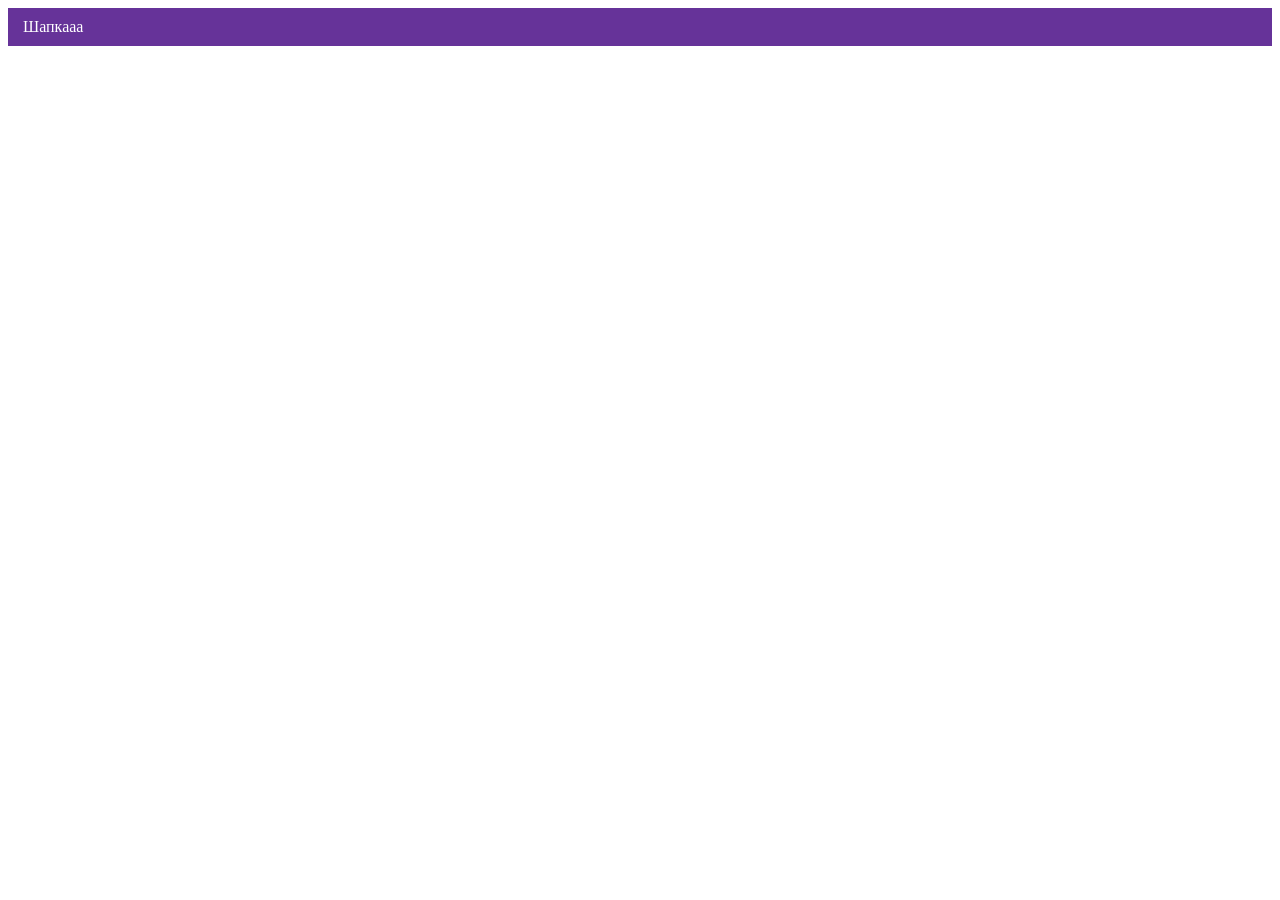
==== index.html @ a52db583 "Deploying to gh-pages from @ Borness/2566059-cat-energy-2@d5f776c79c14e501fa1c45ce85a063e63cf3f183 🚀" ====
<!DOCTYPE html><html class="page" lang="ru"><head><meta charset="UTF-8"><title>Название проекта</title><meta name="viewport" content="width=device-width,initial-scale=1"><link rel="stylesheet" href="styles/styles.css"><script src="scripts/index.js" defer="defer"></script></head><body class="page__body"><header class="header">Шапкааа</header></body></html>
---- styles/styles.css ----
.header{color:#fff;background-color:#639;padding:10px 15px}
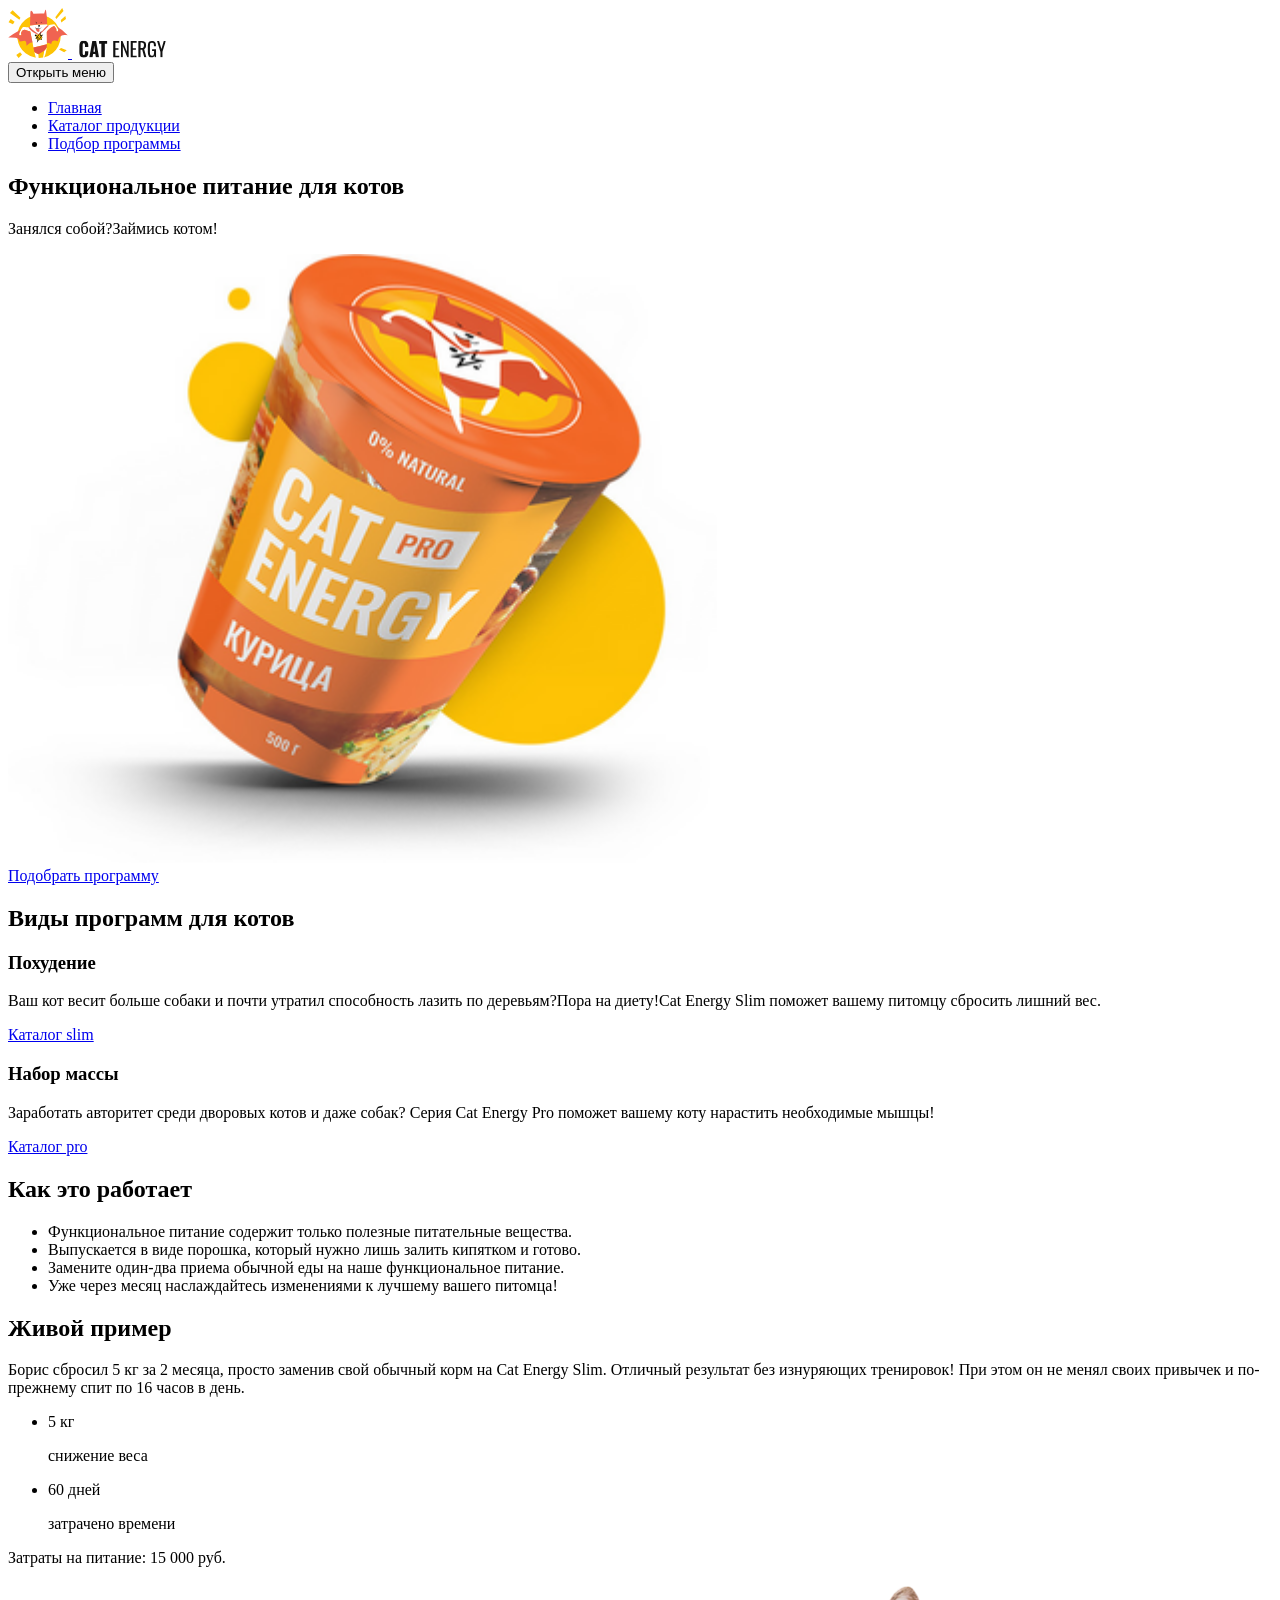
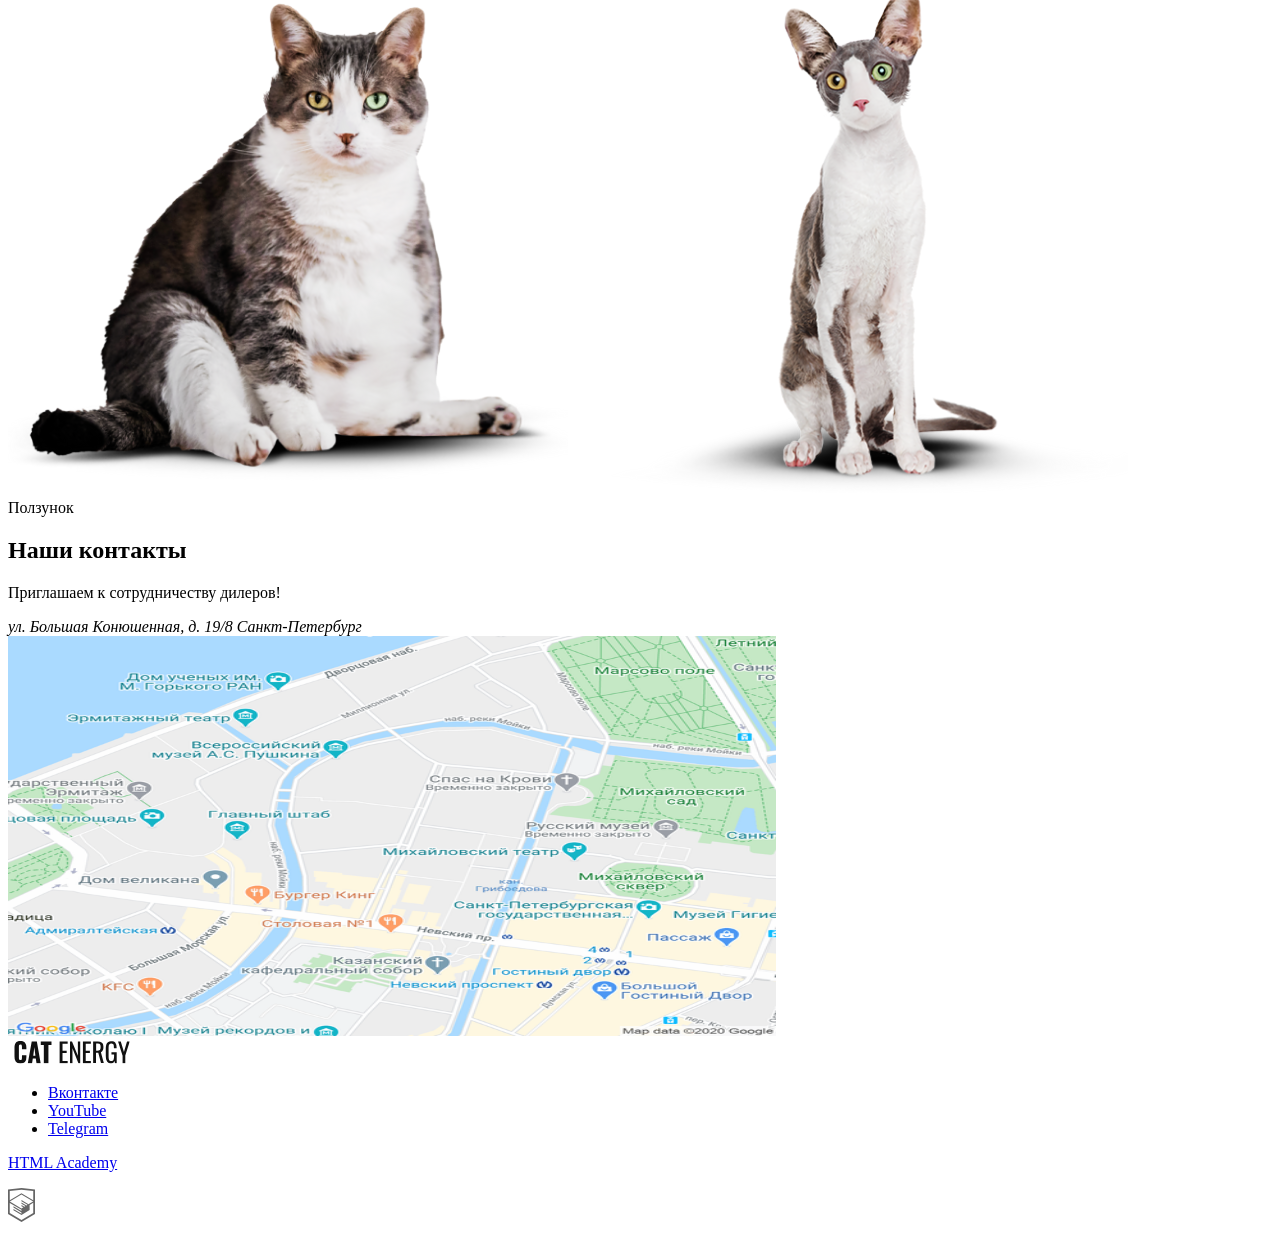
==== commit e5180951: "Deploying to gh-pages from @ Borness/2566059-cat-energy-2@24cd6204aa0bdc82e50e56cfd24018fb0fb10135 🚀" ====
--- a/index.html
+++ b/index.html
@@ -1 +1 @@
-<!DOCTYPE html><html class="page" lang="ru"><head><meta charset="UTF-8"><title>Название проекта</title><meta name="viewport" content="width=device-width,initial-scale=1"><link rel="stylesheet" href="styles/styles.css"><script src="scripts/index.js" defer="defer"></script></head><body class="page__body"><header class="header">Шапкааа</header></body></html>+<!DOCTYPE html><html class="page" lang="ru"><head><meta charset="UTF-8"><title>Кэт энерджи</title><meta name="viewport" content="width=device-width,initial-scale=1"><link rel="stylesheet" href="styles/styles.css"><script src="scripts/index.js" defer="defer"></script><link rel="icon" type="image/x-icon" href="favicon.ico"><link rel="icon" href="favicons/icon.svg" type="image/svg+xml"><link rel="apple-touch-icon" href="favicons/apple.png"><link rel="manifest" href="manifest.webmanifest"></head><body class="page__body"><header class="main-header"><div class="main-header__wrapper"><a class="main-header__logo-link logo" href="catalog.html"><img src="images/logo-pic.svg" width="60" height="50" alt="Товарный знак компании»."> </a><a class="main-header__logo-text-link logo-text" href="index.html"><img src="images/logo-text.svg" width="101" height="18" alt="Логотип с надписью Cat Energy"></a><nav class="main-navigation"><button class="main-navigation__toggle" type="button"><span class="visually-hidden">Открыть меню</span></button><div class="main-navigation__wrapper"><ul class="main-navigation__list site-list"><li class="site-list__item site-list__item--active"><a class="site-list__link" href="index.html">Главная</a></li><li class="site-list__item"><a class="site-list__link" href="catalog.html">Каталог продукции</a></li><li class="site-list__item"><a class="site-list__link" href="#">Подбор программы</a></li></ul></div></nav></div></header><main class="main-container"><section class="promo"><div class="promo__container"><h1 class="promo__title">Функциональное питание для котов</h1><p class="promo__description">Занялся собой?Займись котом!</p><div class="promo__image"><picture><source width="552" height="499" type="image/png" media="(min-width: 1440px)" srcset="images/index-eat-desktop@1x.png, images/index-eat-desktop@2x.png 2x"><source width="709" height="609" type="image/png" media="(min-width: 768px)" srcset="images/index-eat-tablet@1x.png, images/index-eat-tablet@2x.png 2x"><img class="promo__image-pic" alt="Баночка кошачьего питания Cat Energy." src="images/index-eat-mobile@1x.png" srcset="images/index-eat-mobile@2x.png 2x" width="280" height="270"></picture></div><a class="promo__button button button--primary" href="#">Подобрать программу</a></div></section><section class="services"><h2 class="visually-hidden">Виды программ для котов</h2><div class="services__container"><div class="services__weight-loss services-program"><h3 class="services-program__title">Похудение</h3><p class="services-program__description">Ваш кот весит больше собаки и почти утратил способность лазить по деревьям?Пора на диету!Cat Energy Slim поможет вашему питомцу сбросить лишний вес.</p><a class="services-program__link" href="#">Каталог slim</a></div><div class="services__weight-gain services-program"><h3 class="services-program__title">Набор массы</h3><p class="services-program__description">Заработать авторитет среди дворовых котов и даже собак? Серия Cat Energy Pro поможет вашему коту нарастить необходимые мышцы!</p><a class="services-program__link" href="#">Каталог pro</a></div></div></section><section class="methods"><div class="methods__container"><h2 class="methods__title">Как это работает</h2><ul class="methods__list"><li class="methods__item methods__item--natural">Функциональное питание содержит только полезные питательные вещества.</li><li class="methods__item methods__item--cook">Выпускается в виде порошка, который нужно лишь залить кипятком и готово.</li><li class="methods__item methods__item--nutrition">Замените один-два приема обычной еды на наше функциональное питание.</li><li class="methods__item methods__item--result">Уже через месяц наслаждайтесь изменениями к лучшему вашего питомца!</li></ul></div></section><section class="examples"><div class="examples__container"><h2 class="examples__title">Живой пример</h2><p class="examples__description">Борис сбросил 5 кг за 2 месяца, просто заменив свой обычный корм на Cat Energy Slim. Отличный результат без изнуряющих тренировок! При этом он не менял своих привычек и по-прежнему спит по 16 часов в день.</p><div class="examples__statistics statistics"><ul class="examples__statistics-list"><li class="examples__item"><p class="statistics__index">5 кг</p><p class="statistics__description">снижение веса</p></li><li class="examples__item"><p class="statistics__index">60 дней</p><p class="statistics__description">затрачено времени</p></li></ul></div><p class="examples__price">Затраты на питание: <span class="examples__price-value">15 000 руб.</span></p><div class="examples__slider slider"><picture><source width="560" height="512" type="image/png" media="(min-width: 768px)" srcset="images/cat-before-tablet@1x.png, images/cat-before-tablet@2x.png 2x"><img class="slider__image slider__image--before" alt="Фотография кота до программы." src="images/cat-before-mobile@1x.png" srcset="images/cat-before-mobile@2x.png 2x" width="280" height="256"></picture><picture><source width="560" height="512" type="image/png" media="(min-width: 768px)" srcset="images/cat-after-tablet@1x.png, images/cat-after-tablet@2x.png 2x"><img class="slider__image slider__image--after" alt="Фотография кота после программы." src="images/cat-after-mobile@1x.png" srcset="images/cat-after-mobile@2x.png 2x" width="280" height="256"></picture><div class="slider__range"><span class="visually-hidden">Ползунок</span></div></div></div></section><section class="contacts"><div class="contacts__container"><h2 class="visually-hidden">Наши контакты</h2><p class="contacts__title">Приглашаем к сотрудничеству дилеров!</p><address class="contacts__address">ул. Большая Конюшенная, д. 19/8 Санкт-Петербург</address></div><picture><source width="1440" height="400" type="image/png" media="(min-width: 1440px)" srcset="images/map-desktop@1x.png, images/map-desktop@2x.png 2x"><source width="768" height="400" type="image/png" media="(min-width: 768px)" srcset="images/map-tablet@1x.png, images/map-tablet@2x.png 2x"><img class="contacts__map" alt="Местоположение компании Cat Energy." src="images/map-mobile@1x.png" srcset="images/map-mobile@2x.png 2x" width="320" height="362"></picture></section></main><footer class="main-footer"><div class="main-footer__container"><a class="main-footer__logo logo-text" href="index.html"><img class="logo-text__image" src="images/logo-text.svg" width="128" height="24" alt="Лого с надписью Cat Energy"></a><ul class="main-footer__socials socials"><li class="socials__item"><a class="socials__link socials__link--vk" href="#"><span class="visually-hidden">Вконтакте</span></a></li><li class="main-footer__social-item"><a class="socials__link socials__link--yt" href="#"><span class="visually-hidden">YouTube</span></a></li><li class="main-footer__social-item"><a class="socials__link socials__link--vktg" href="#"><span class="visually-hidden">Telegram</span></a></li></ul><a class="main-footer__logo-html logo-html" href="https://htmlacademy.ru/intensive/adaptive"><p class="logo-html__text">HTML Academy</p><svg class="logo-html__image-svg" width="27" height="34" viewBox="0 0 27 34" fill="#666666" xmlns="http://www.w3.org/2000/svg"><path d="M13.6426 0.0157537L13.5 0L0 1.40733V26.0129L13.5 34L27 26.0129V1.40733L13.6426 0.0157537ZM25.2344 25.0151L13.5 31.9573L1.76561 25.0151V14.9293L13.4507 21.8451L13.4701 23.0984L5.45351 18.3548L5.44295 19.5801L13.4894 24.3885L13.5088 25.675L5.46408 20.9174L5.45351 22.1427L13.5 26.9511L21.6239 22.1182V20.8929V16.909L25.2432 14.7595L25.2344 25.0151ZM25.2344 13.4519L22.0147 15.3319L20.5325 16.2071L13.4666 12.0201L13.456 13.2454L19.4957 16.818L19.4429 16.8495L19.3126 16.9247L18.4536 17.4166L13.4666 14.4689L13.456 15.6942L17.3921 18.0222L16.4591 18.6314L16.438 18.6436L13.4666 16.902L13.456 18.1273L15.4029 19.2615L13.4155 20.4483L1.7973 13.5762L13.4349 6.61831L25.2344 13.4519ZM25.2344 12.2266L13.4401 5.31075L1.76561 12.2196V2.9897L13.5 1.76442L25.2344 2.9897V12.2266Z" fill="#666666"/></svg></a></div></footer></body></html>
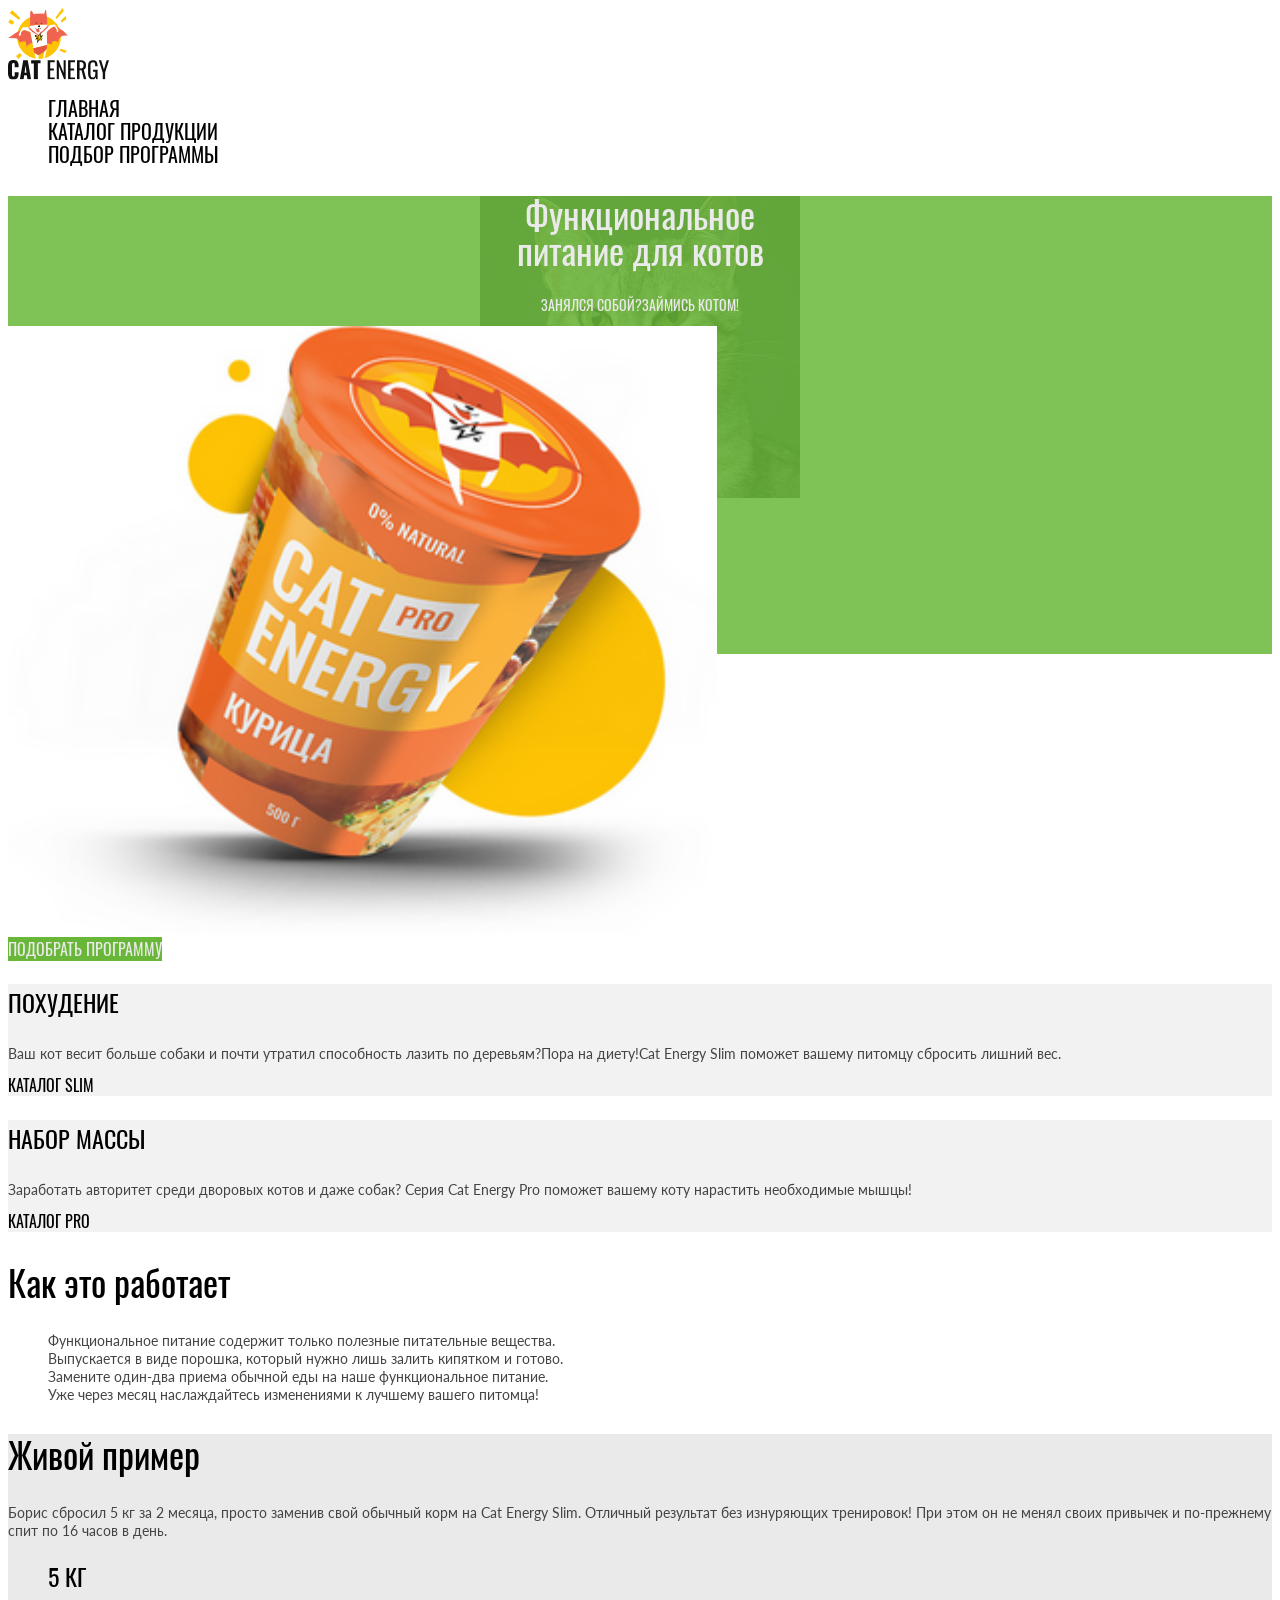
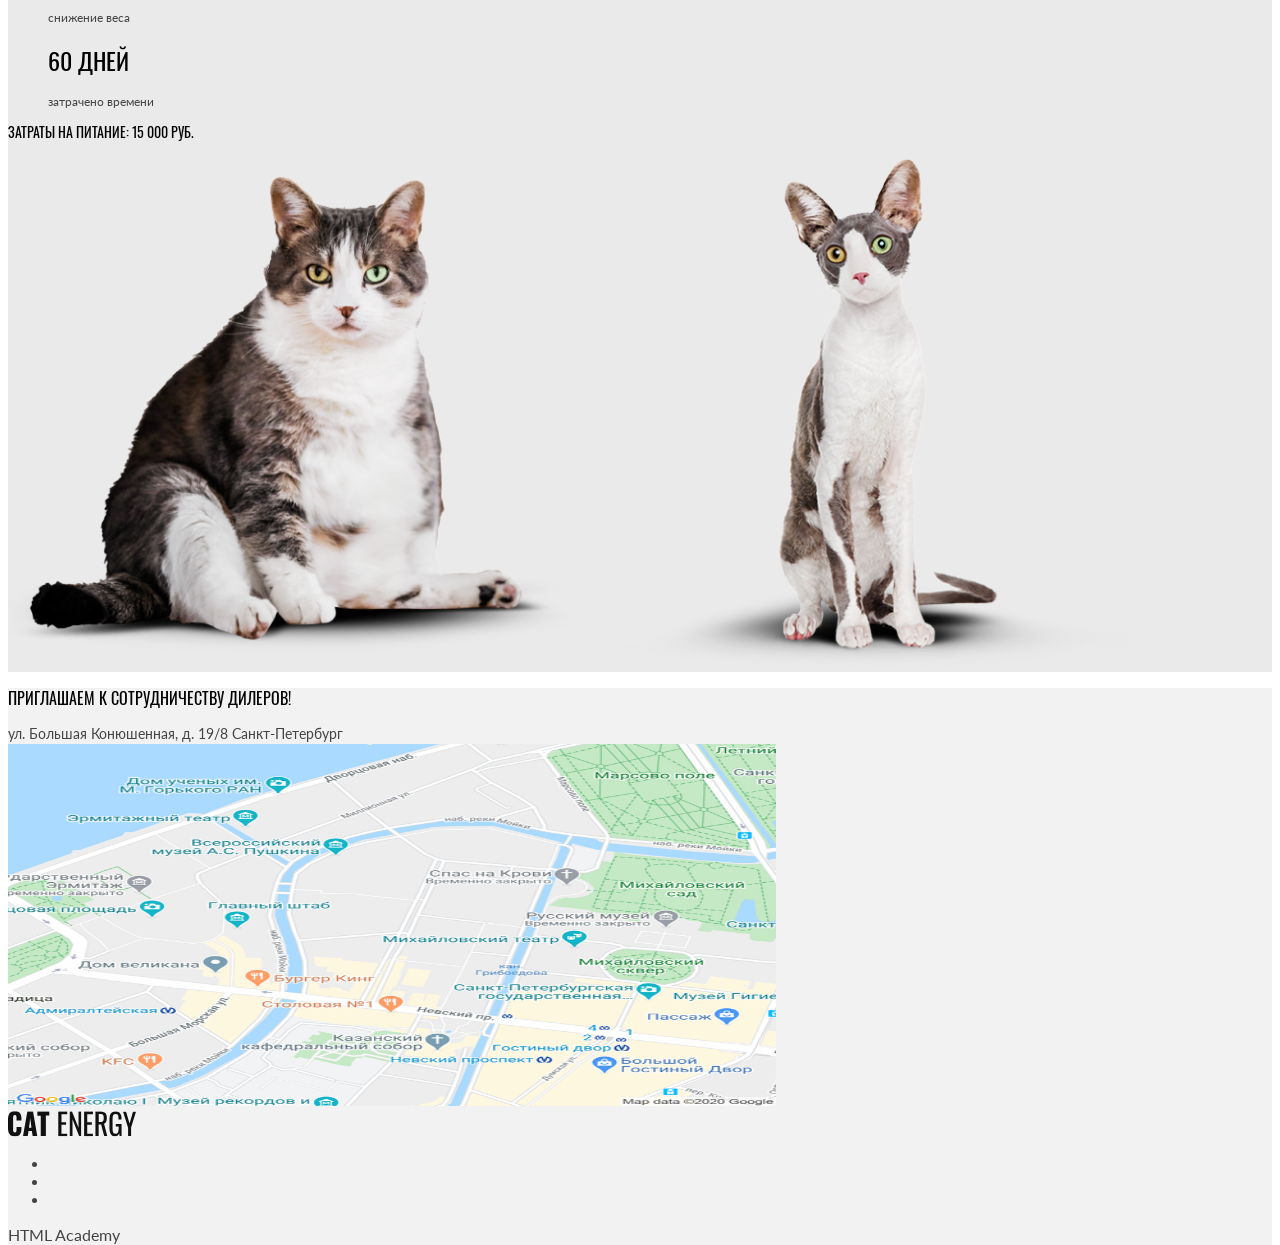
==== commit 5a16be18: "Deploying to gh-pages from @ Borness/2566059-cat-energy-2@7b0de8d8e3dada174fdc67d8d4b303ff0d393aff 🚀" ====
--- a/index.html
+++ b/index.html
@@ -1 +1 @@
-<!DOCTYPE html><html class="page" lang="ru"><head><meta charset="UTF-8"><title>Кэт энерджи</title><meta name="viewport" content="width=device-width,initial-scale=1"><link rel="stylesheet" href="styles/styles.css"><script src="scripts/index.js" defer="defer"></script><link rel="icon" type="image/x-icon" href="favicon.ico"><link rel="icon" href="favicons/icon.svg" type="image/svg+xml"><link rel="apple-touch-icon" href="favicons/apple.png"><link rel="manifest" href="manifest.webmanifest"></head><body class="page__body"><header class="main-header"><div class="main-header__wrapper"><a class="main-header__logo-link logo" href="catalog.html"><img src="images/logo-pic.svg" width="60" height="50" alt="Товарный знак компании»."> </a><a class="main-header__logo-text-link logo-text" href="index.html"><img src="images/logo-text.svg" width="101" height="18" alt="Логотип с надписью Cat Energy"></a><nav class="main-navigation"><button class="main-navigation__toggle" type="button"><span class="visually-hidden">Открыть меню</span></button><div class="main-navigation__wrapper"><ul class="main-navigation__list site-list"><li class="site-list__item site-list__item--active"><a class="site-list__link" href="index.html">Главная</a></li><li class="site-list__item"><a class="site-list__link" href="catalog.html">Каталог продукции</a></li><li class="site-list__item"><a class="site-list__link" href="#">Подбор программы</a></li></ul></div></nav></div></header><main class="main-container"><section class="promo"><div class="promo__container"><h1 class="promo__title">Функциональное питание для котов</h1><p class="promo__description">Занялся собой?Займись котом!</p><div class="promo__image"><picture><source width="552" height="499" type="image/png" media="(min-width: 1440px)" srcset="images/index-eat-desktop@1x.png, images/index-eat-desktop@2x.png 2x"><source width="709" height="609" type="image/png" media="(min-width: 768px)" srcset="images/index-eat-tablet@1x.png, images/index-eat-tablet@2x.png 2x"><img class="promo__image-pic" alt="Баночка кошачьего питания Cat Energy." src="images/index-eat-mobile@1x.png" srcset="images/index-eat-mobile@2x.png 2x" width="280" height="270"></picture></div><a class="promo__button button button--primary" href="#">Подобрать программу</a></div></section><section class="services"><h2 class="visually-hidden">Виды программ для котов</h2><div class="services__container"><div class="services__weight-loss services-program"><h3 class="services-program__title">Похудение</h3><p class="services-program__description">Ваш кот весит больше собаки и почти утратил способность лазить по деревьям?Пора на диету!Cat Energy Slim поможет вашему питомцу сбросить лишний вес.</p><a class="services-program__link" href="#">Каталог slim</a></div><div class="services__weight-gain services-program"><h3 class="services-program__title">Набор массы</h3><p class="services-program__description">Заработать авторитет среди дворовых котов и даже собак? Серия Cat Energy Pro поможет вашему коту нарастить необходимые мышцы!</p><a class="services-program__link" href="#">Каталог pro</a></div></div></section><section class="methods"><div class="methods__container"><h2 class="methods__title">Как это работает</h2><ul class="methods__list"><li class="methods__item methods__item--natural">Функциональное питание содержит только полезные питательные вещества.</li><li class="methods__item methods__item--cook">Выпускается в виде порошка, который нужно лишь залить кипятком и готово.</li><li class="methods__item methods__item--nutrition">Замените один-два приема обычной еды на наше функциональное питание.</li><li class="methods__item methods__item--result">Уже через месяц наслаждайтесь изменениями к лучшему вашего питомца!</li></ul></div></section><section class="examples"><div class="examples__container"><h2 class="examples__title">Живой пример</h2><p class="examples__description">Борис сбросил 5 кг за 2 месяца, просто заменив свой обычный корм на Cat Energy Slim. Отличный результат без изнуряющих тренировок! При этом он не менял своих привычек и по-прежнему спит по 16 часов в день.</p><div class="examples__statistics statistics"><ul class="examples__statistics-list"><li class="examples__item"><p class="statistics__index">5 кг</p><p class="statistics__description">снижение веса</p></li><li class="examples__item"><p class="statistics__index">60 дней</p><p class="statistics__description">затрачено времени</p></li></ul></div><p class="examples__price">Затраты на питание: <span class="examples__price-value">15 000 руб.</span></p><div class="examples__slider slider"><picture><source width="560" height="512" type="image/png" media="(min-width: 768px)" srcset="images/cat-before-tablet@1x.png, images/cat-before-tablet@2x.png 2x"><img class="slider__image slider__image--before" alt="Фотография кота до программы." src="images/cat-before-mobile@1x.png" srcset="images/cat-before-mobile@2x.png 2x" width="280" height="256"></picture><picture><source width="560" height="512" type="image/png" media="(min-width: 768px)" srcset="images/cat-after-tablet@1x.png, images/cat-after-tablet@2x.png 2x"><img class="slider__image slider__image--after" alt="Фотография кота после программы." src="images/cat-after-mobile@1x.png" srcset="images/cat-after-mobile@2x.png 2x" width="280" height="256"></picture><div class="slider__range"><span class="visually-hidden">Ползунок</span></div></div></div></section><section class="contacts"><div class="contacts__container"><h2 class="visually-hidden">Наши контакты</h2><p class="contacts__title">Приглашаем к сотрудничеству дилеров!</p><address class="contacts__address">ул. Большая Конюшенная, д. 19/8 Санкт-Петербург</address></div><picture><source width="1440" height="400" type="image/png" media="(min-width: 1440px)" srcset="images/map-desktop@1x.png, images/map-desktop@2x.png 2x"><source width="768" height="400" type="image/png" media="(min-width: 768px)" srcset="images/map-tablet@1x.png, images/map-tablet@2x.png 2x"><img class="contacts__map" alt="Местоположение компании Cat Energy." src="images/map-mobile@1x.png" srcset="images/map-mobile@2x.png 2x" width="320" height="362"></picture></section></main><footer class="main-footer"><div class="main-footer__container"><a class="main-footer__logo logo-text" href="index.html"><img class="logo-text__image" src="images/logo-text.svg" width="128" height="24" alt="Лого с надписью Cat Energy"></a><ul class="main-footer__socials socials"><li class="socials__item"><a class="socials__link socials__link--vk" href="#"><span class="visually-hidden">Вконтакте</span></a></li><li class="main-footer__social-item"><a class="socials__link socials__link--yt" href="#"><span class="visually-hidden">YouTube</span></a></li><li class="main-footer__social-item"><a class="socials__link socials__link--vktg" href="#"><span class="visually-hidden">Telegram</span></a></li></ul><a class="main-footer__logo-html logo-html" href="https://htmlacademy.ru/intensive/adaptive"><p class="logo-html__text">HTML Academy</p><svg class="logo-html__image-svg" width="27" height="34" viewBox="0 0 27 34" fill="#666666" xmlns="http://www.w3.org/2000/svg"><path d="M13.6426 0.0157537L13.5 0L0 1.40733V26.0129L13.5 34L27 26.0129V1.40733L13.6426 0.0157537ZM25.2344 25.0151L13.5 31.9573L1.76561 25.0151V14.9293L13.4507 21.8451L13.4701 23.0984L5.45351 18.3548L5.44295 19.5801L13.4894 24.3885L13.5088 25.675L5.46408 20.9174L5.45351 22.1427L13.5 26.9511L21.6239 22.1182V20.8929V16.909L25.2432 14.7595L25.2344 25.0151ZM25.2344 13.4519L22.0147 15.3319L20.5325 16.2071L13.4666 12.0201L13.456 13.2454L19.4957 16.818L19.4429 16.8495L19.3126 16.9247L18.4536 17.4166L13.4666 14.4689L13.456 15.6942L17.3921 18.0222L16.4591 18.6314L16.438 18.6436L13.4666 16.902L13.456 18.1273L15.4029 19.2615L13.4155 20.4483L1.7973 13.5762L13.4349 6.61831L25.2344 13.4519ZM25.2344 12.2266L13.4401 5.31075L1.76561 12.2196V2.9897L13.5 1.76442L25.2344 2.9897V12.2266Z" fill="#666666"/></svg></a></div></footer></body></html>+<!DOCTYPE html><html class="page" lang="ru"><head><meta charset="UTF-8"><title>Кэт энерджи</title><meta name="viewport" content="width=device-width,initial-scale=1"><link rel="stylesheet" href="styles/styles.css"><script src="scripts/index.js" defer="defer"></script><link rel="icon" type="image/x-icon" href="favicon.ico"><link rel="icon" href="favicons/icon.svg" type="image/svg+xml"><link rel="apple-touch-icon" href="favicons/apple.png"><link rel="manifest" href="manifest.webmanifest"></head><body class="page__body"><header class="main-header"><div class="main-header__wrapper"><a class="main-header__logo-link logo" href="catalog.html"><img src="images/logo-pic.svg" width="60" height="50" alt="Товарный знак компании»."> </a><a class="main-header__logo-text-link logo-text" href="index.html"><img src="images/logo-text.svg" width="101" height="18" alt="Логотип с надписью Cat Energy"></a><nav class="main-navigation"><div class="main-navigation__wrapper"><ul class="main-navigation__list site-list"><li class="site-list__item site-list__item--active"><a class="site-list__link" href="index.html">Главная</a></li><li class="site-list__item"><a class="site-list__link" href="catalog.html">Каталог продукции</a></li><li class="site-list__item"><a class="site-list__link" href="#">Подбор программы</a></li></ul></div></nav></div></header><main class="main-container"><section class="promo"><div class="promo__container"><h1 class="promo__title">Функциональное<br>питание для котов</h1><p class="promo__description">Занялся собой?Займись котом!</p><div class="promo__image"><picture><source width="552" height="499" type="image/png" media="(min-width: 1440px)" srcset="images/index-eat-desktop@1x.png, images/index-eat-desktop@2x.png 2x"><source width="709" height="609" type="image/png" media="(min-width: 768px)" srcset="images/index-eat-tablet@1x.png, images/index-eat-tablet@2x.png 2x"><img class="promo__image-pic" alt="Баночка кошачьего питания Cat Energy." src="images/index-eat-mobile@1x.png" srcset="images/index-eat-mobile@2x.png 2x" width="280" height="270"></picture></div><a class="promo__button button button--primary" href="#">Подобрать программу</a></div></section><section class="services"><h2 class="visually-hidden">Виды программ для котов</h2><div class="services__container"><div class="services__weight-loss services-program"><h3 class="services-program__title">Похудение</h3><p class="services-program__description">Ваш кот весит больше собаки и почти утратил способность лазить по деревьям?Пора на диету!Cat Energy Slim поможет вашему питомцу сбросить лишний вес.</p><a class="services-program__link" href="#">Каталог slim</a></div><div class="services__weight-gain services-program"><h3 class="services-program__title">Набор массы</h3><p class="services-program__description">Заработать авторитет среди дворовых котов и даже собак? Серия Cat Energy Pro поможет вашему коту нарастить необходимые мышцы!</p><a class="services-program__link" href="#">Каталог pro</a></div></div></section><section class="methods"><div class="methods__container"><h2 class="methods__title">Как это работает</h2><ul class="methods__list"><li class="methods__item methods__item--natural">Функциональное питание содержит только полезные питательные вещества.</li><li class="methods__item methods__item--cook">Выпускается в виде порошка, который нужно лишь залить кипятком и готово.</li><li class="methods__item methods__item--nutrition">Замените один-два приема обычной еды на наше функциональное питание.</li><li class="methods__item methods__item--result">Уже через месяц наслаждайтесь изменениями к лучшему вашего питомца!</li></ul></div></section><section class="examples"><div class="examples__container"><h2 class="examples__title">Живой пример</h2><p class="examples__description">Борис сбросил 5 кг за 2 месяца, просто заменив свой обычный корм на Cat Energy Slim. Отличный результат без изнуряющих тренировок! При этом он не менял своих привычек и по-прежнему спит по 16 часов в день.</p><div class="examples__statistics statistics"><ul class="examples__statistics-list"><li class="examples__item"><p class="statistics__index">5 кг</p><p class="statistics__description">снижение веса</p></li><li class="examples__item"><p class="statistics__index">60 дней</p><p class="statistics__description">затрачено времени</p></li></ul></div><p class="examples__price">Затраты на питание: <span class="examples__price-value">15 000 руб.</span></p><div class="examples__slider slider"><picture><source width="560" height="512" type="image/png" media="(min-width: 768px)" srcset="images/cat-before-tablet@1x.png, images/cat-before-tablet@2x.png 2x"><img class="slider__image slider__image--before" alt="Фотография кота до программы." src="images/cat-before-mobile@1x.png" srcset="images/cat-before-mobile@2x.png 2x" width="280" height="256"></picture><picture><source width="560" height="512" type="image/png" media="(min-width: 768px)" srcset="images/cat-after-tablet@1x.png, images/cat-after-tablet@2x.png 2x"><img class="slider__image slider__image--after" alt="Фотография кота после программы." src="images/cat-after-mobile@1x.png" srcset="images/cat-after-mobile@2x.png 2x" width="280" height="256"></picture><div class="slider__range"><span class="visually-hidden">Ползунок</span></div></div></div></section><section class="contacts"><div class="contacts__container"><h2 class="visually-hidden">Наши контакты</h2><p class="contacts__title">Приглашаем к сотрудничеству дилеров!</p><address class="contacts__address">ул. Большая Конюшенная, д. 19/8 Санкт-Петербург</address></div><picture><source width="1440" height="400" type="image/png" media="(min-width: 1440px)" srcset="images/map-desktop@1x.png, images/map-desktop@2x.png 2x"><source width="768" height="400" type="image/png" media="(min-width: 768px)" srcset="images/map-tablet@1x.png, images/map-tablet@2x.png 2x"><img class="contacts__map" alt="Местоположение компании Cat Energy." src="images/map-mobile@1x.png" srcset="images/map-mobile@2x.png 2x" width="320" height="362"></picture></section></main><footer class="main-footer"><div class="main-footer__container"><a class="main-footer__logo logo-text" href="index.html"><img class="logo-text__image" src="images/logo-text.svg" width="128" height="24" alt="Лого с надписью Cat Energy"></a><ul class="main-footer__socials socials"><li class="socials__item"><a class="socials__link socials__link--vk" href="#"><span class="visually-hidden">Вконтакте</span></a></li><li class="main-footer__social-item"><a class="socials__link socials__link--yt" href="#"><span class="visually-hidden">YouTube</span></a></li><li class="main-footer__social-item"><a class="socials__link socials__link--vktg" href="#"><span class="visually-hidden">Telegram</span></a></li></ul><a class="main-footer__logo-html logo-html" href="https://htmlacademy.ru/intensive/adaptive"><p class="logo-html__text">HTML Academy</p></a></div></footer></body></html>
--- a/styles/styles.css
+++ b/styles/styles.css
@@ -1 +1 @@
-.header{color:#fff;background-color:#639;padding:10px 15px}+*,:before,:after{box-sizing:border-box}img{max-width:100%;height:auto}@font-face{font-family:Lato;font-weight:400;font-style:normal;font-display:swap;src:url(../fonts/lato/Lato-Regular.woff2)format("woff2")}@font-face{font-family:Oswald;font-weight:400;font-style:normal;font-display:swap;src:url(../fonts/oswald/oswaldregular.woff2)format("woff2")}.page{height:100%}.page__body{text-transform:none;color:#444;font-family:Lato,Arial,sans-serif;font-size:14px;line-height:18px}.header{background-color:#fff}.header__container{box-sizing:border-box;justify-content:space-between;align-items:center;max-width:1440px;margin:0 auto;padding:10px 20px;display:flex}.logo{align-items:center;text-decoration:none;display:flex}.logo__image{width:33px;height:38px}.logo__text{width:101px;height:18px;margin-left:56px}.main-navigation__list{text-decoration:none;list-style:none}.site-list__link{text-transform:uppercase;color:#000;font-family:Oswald,Arial,sans-serif;font-size:20px;font-weight:400;line-height:20px;text-decoration:none}.promo__container{background-image:-webkit-linear-gradient(#68b738d9 60%,#fff 40%),-webkit-image-set(url(../images/promo-background@1x.jpg) 1x type("image/jpg"),url(../images/promo-background@2x.jpg) 2x type("image/jpg"));background-image:linear-gradient(#68b738d9 60%,#fff 40%),image-set("../images/promo-background@1x.jpg" 1x type("image/jpg"),"../images/promo-background@2x.jpg" 2x type("image/jpg"));background-position:top;background-repeat:no-repeat}.promo__title{text-transform:none;color:#eaeaea;text-align:center;font-family:Oswald,Arial,sans-serif;font-size:36px;font-weight:400;line-height:36px}.promo__description{text-transform:uppercase;color:#eaeaea;text-align:center;font-family:Oswald,Arial,sans-serif;font-size:14px;font-weight:400;line-height:14px}.button{text-transform:uppercase;color:#eaeaea;font-family:Oswald,Arial,sans-serif;font-size:16px;font-weight:400;line-height:20px;text-decoration:none}.button--primary{background-color:#68b738}.button--secondary{color:#444;background-color:#f2f2f2}.more-catalog__button{border:none}.services__container{text-decoration:none;list-style:none}.services-program{background-color:#f2f2f2}.services-program__title{text-transform:uppercase;color:#000;font-family:Oswald,Arial,sans-serif;font-size:24px;font-weight:400;line-height:37px}.services-program__description{color:#444}.services-program__link{text-transform:uppercase;color:#000;font-family:Oswald,Arial,sans-serif;font-size:16px;font-weight:400;line-height:16px;text-decoration:none;list-style:none}.methods__title{text-transform:none;color:#000;font-family:Oswald,Arial,sans-serif;font-size:36px;font-weight:400;line-height:40px}.methods__list{list-style:none}.examples{background-color:#eaeaea}.examples__title{text-transform:none;color:#000;font-family:Oswald,Arial,sans-serif;font-size:36px;font-weight:400;line-height:40px}.examples__price{text-transform:uppercase;color:#000;font-family:Oswald,Arial,sans-serif;font-size:14px;font-weight:400;line-height:20px}.examples__item{text-decoration:none;list-style:none}.statistics__index{text-transform:uppercase;color:#000;font-family:Oswald,Arial,sans-serif;font-size:24px;font-weight:400;line-height:24px}.statistics__description{color:#444;font-size:12px;line-height:12px}.contacts{background-color:#f2f2f2}.contacts__title{text-transform:uppercase;color:#000;font-family:Oswald,Arial,sans-serif;font-size:16px;font-weight:400;line-height:20px}.contacts__address{color:#444;font-style:normal;line-height:20px}.contacts__map{border:none;height:362px}.main-footer{background-color:#f2f2f2}.main-footer__socials{gap:20px}.logo-html{text-decoration:none;list-style:none}.logo-html__text{color:#444;font-size:16px;line-height:20px}.main-catalog__title{text-transform:none;color:#000;font-family:Oswald,Arial,sans-serif;font-size:36px;font-weight:400;line-height:36px}.main-catalog__card-list,.main-catalog__list,.main-catalog__item-link{text-decoration:none;list-style:none}.main-catalog__item-title{text-transform:none;color:#000;font-family:Oswald,Arial,sans-serif;font-size:16px;font-weight:400;line-height:20px}.main-catalog__card-text{font-size:12px;line-height:16px}.main-catalog__item{background-color:#f2f2f2}.more-catalog__title{text-transform:none;color:#000;font-family:Oswald,Arial,sans-serif;font-size:16px;font-weight:400;line-height:20px}.more-catalog__info{font-size:12px;line-height:16px}.additional-products__title{text-transform:none;color:#000;font-family:Oswald,Arial,sans-serif;font-size:24px;font-weight:400;line-height:24px}.additional-products__name{text-transform:none;color:#222;text-transform:uppercase;font-family:Oswald,Arial,sans-serif;font-size:16px;font-weight:400;line-height:16px}.additional-products__item{text-decoration:none;list-style:none}.subscribe__title{text-transform:none;color:#000;font-family:Oswald,Arial,sans-serif;font-size:24px;font-weight:400;line-height:24px}.subscribe-form__label{text-transform:none;color:#000;font-family:Oswald,Arial,sans-serif;font-size:16px;font-weight:400;line-height:24px}.subscribe-form__email{text-transform:none;color:#000;font-family:Oswald,Arial,sans-serif;font-size:20px;font-weight:400;line-height:30px}.visually-hidden{white-space:nowrap;-webkit-clip-path:inset(100%);clip-path:inset(100%);clip:rect(0 0 0 0);border:0;width:1px;height:1px;margin:-1px;padding:0;position:absolute;overflow:hidden}
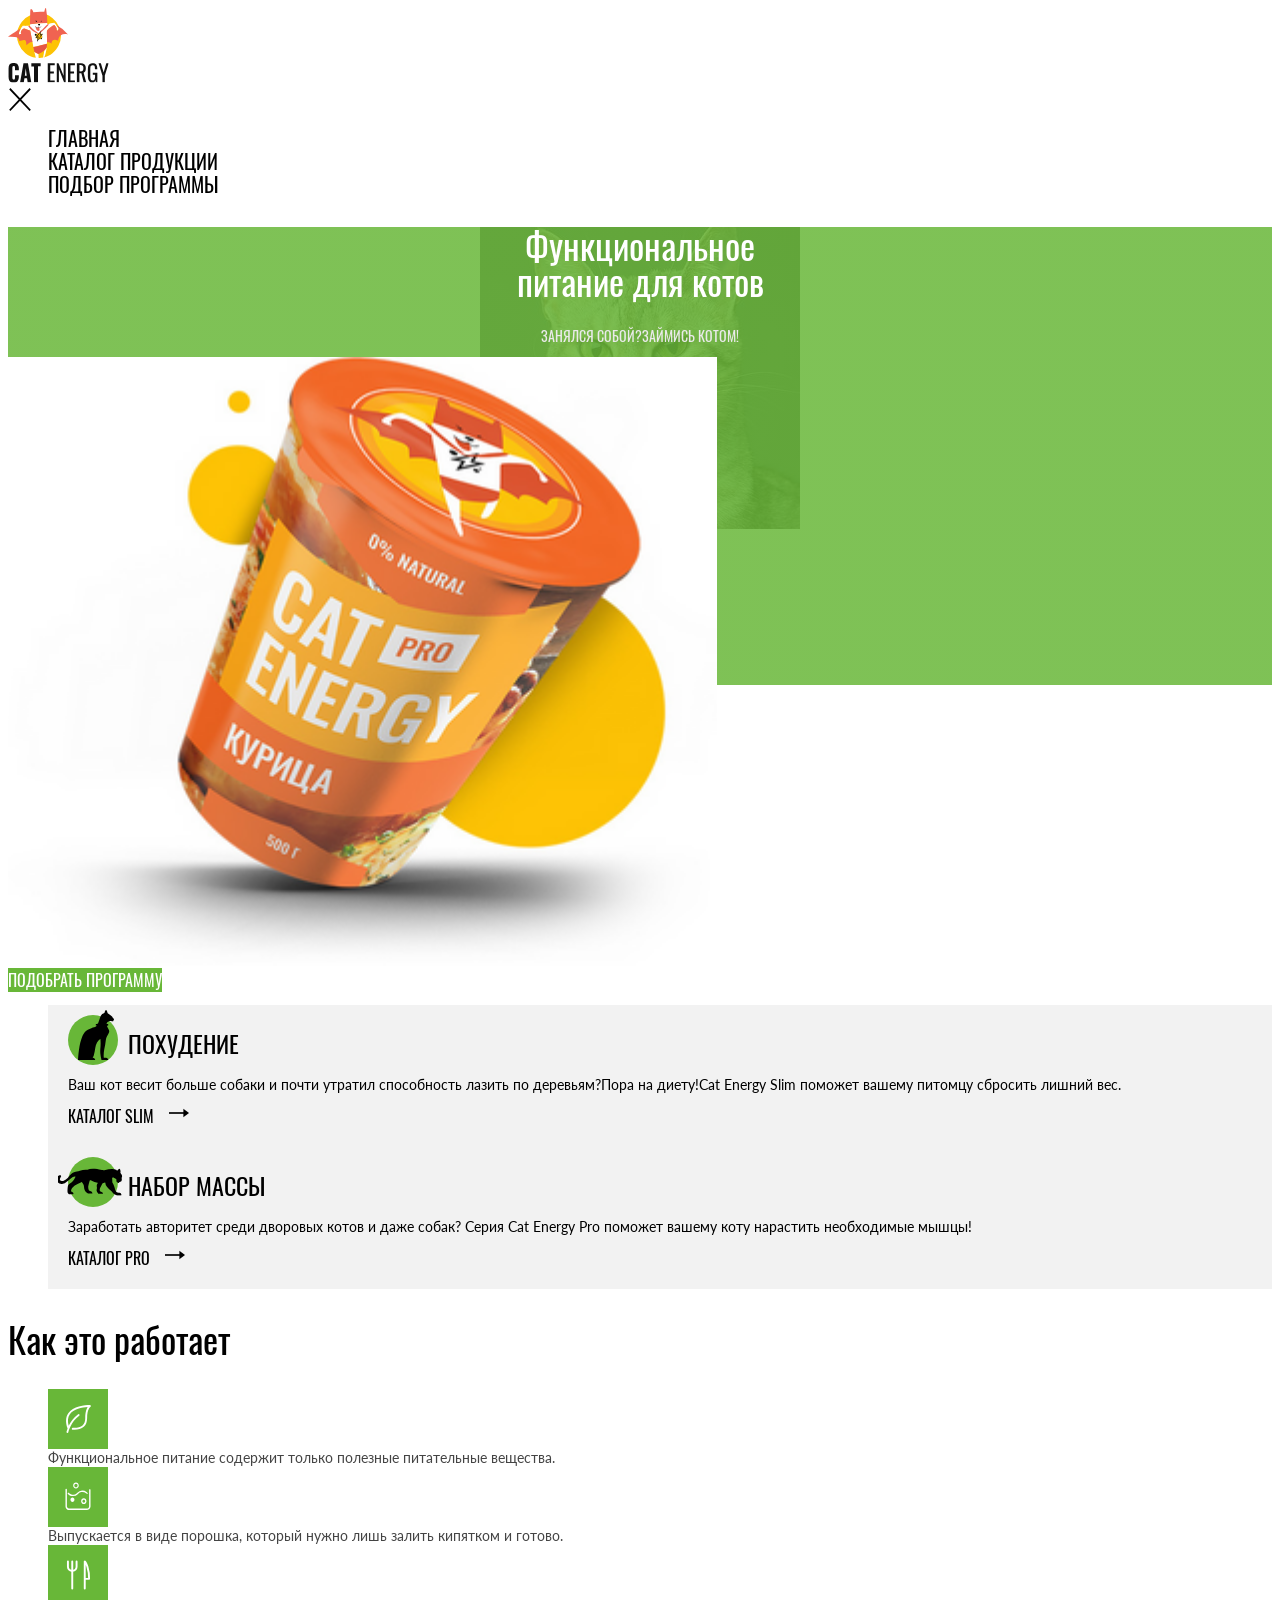
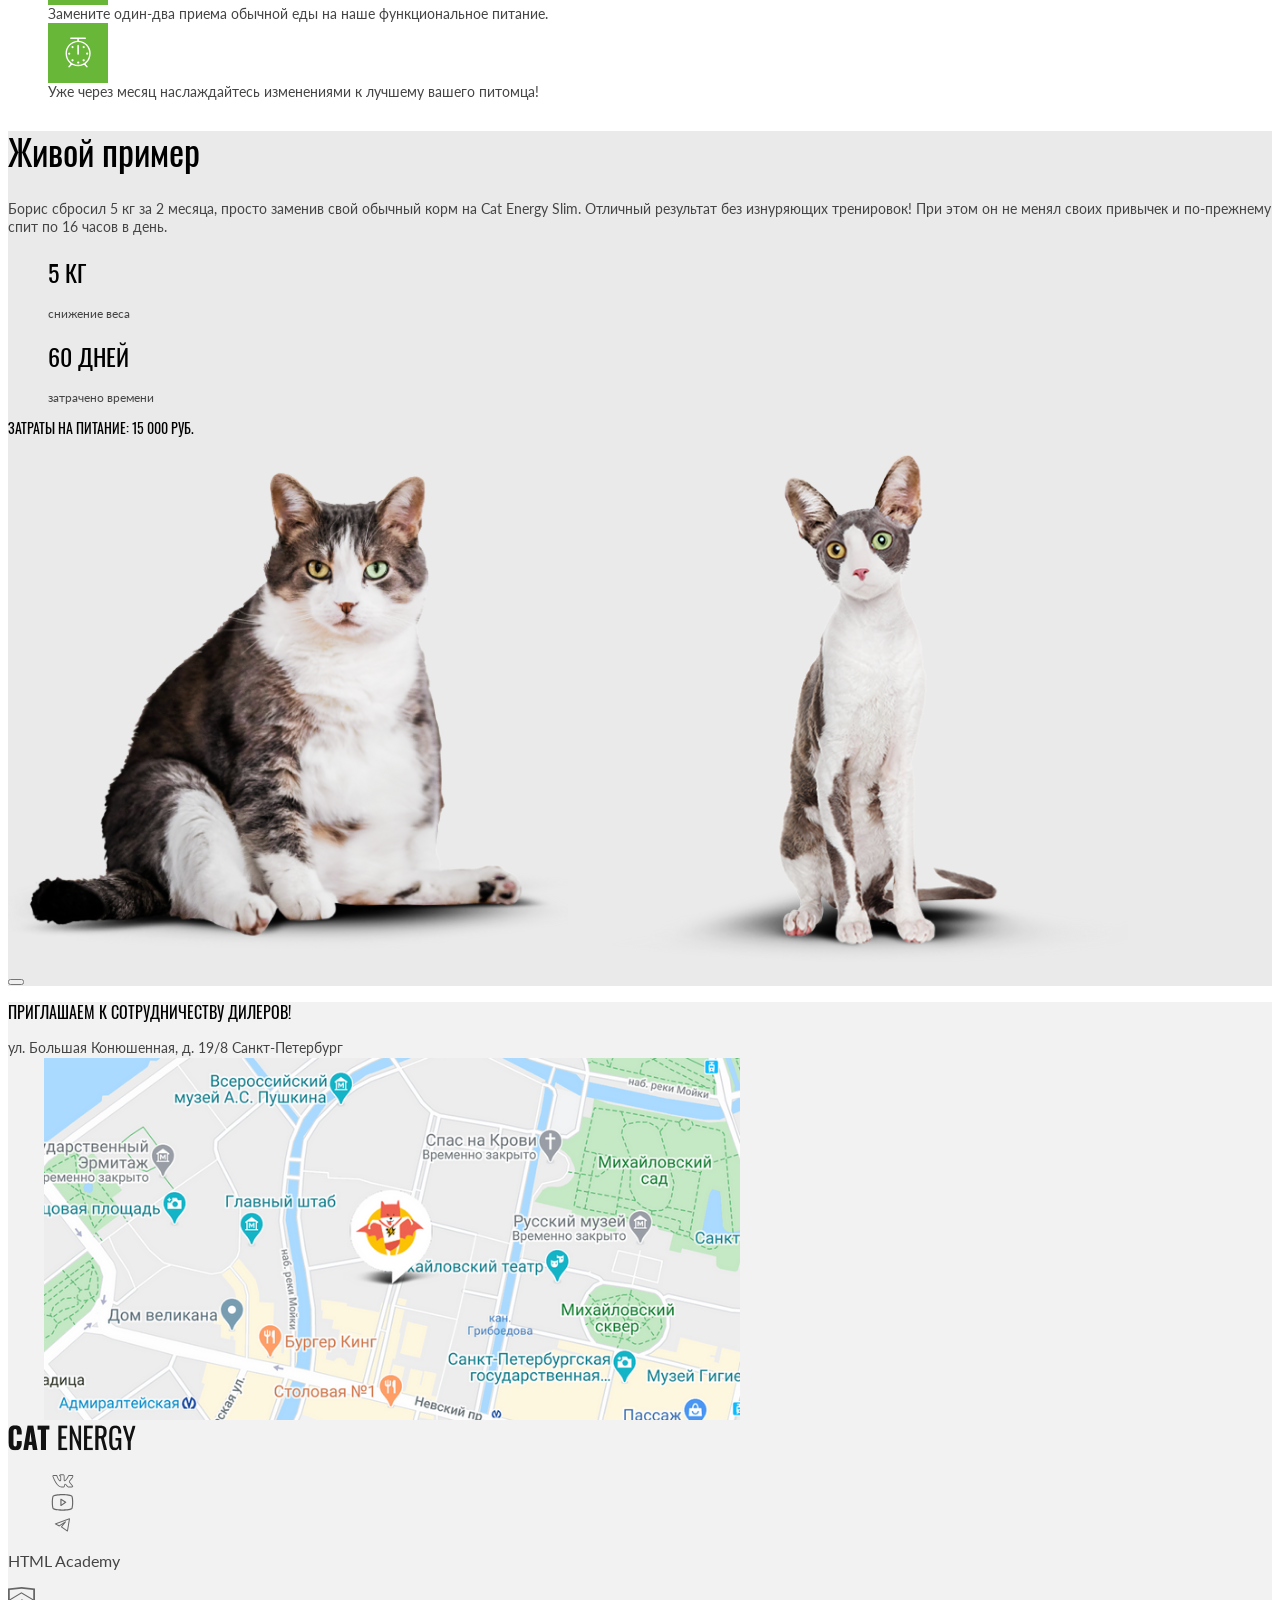
==== commit 82efc352: "Deploying to gh-pages from @ Borness/2566059-cat-energy-2@f483e1ab93f64c37ea04a3e60ef51bc1031eb97d 🚀" ====
--- a/index.html
+++ b/index.html
@@ -1 +1 @@
-<!DOCTYPE html><html class="page" lang="ru"><head><meta charset="UTF-8"><title>Кэт энерджи</title><meta name="viewport" content="width=device-width,initial-scale=1"><link rel="stylesheet" href="styles/styles.css"><script src="scripts/index.js" defer="defer"></script><link rel="icon" type="image/x-icon" href="favicon.ico"><link rel="icon" href="favicons/icon.svg" type="image/svg+xml"><link rel="apple-touch-icon" href="favicons/apple.png"><link rel="manifest" href="manifest.webmanifest"></head><body class="page__body"><header class="main-header"><div class="main-header__wrapper"><a class="main-header__logo-link logo" href="catalog.html"><img src="images/logo-pic.svg" width="60" height="50" alt="Товарный знак компании»."> </a><a class="main-header__logo-text-link logo-text" href="index.html"><img src="images/logo-text.svg" width="101" height="18" alt="Логотип с надписью Cat Energy"></a><nav class="main-navigation"><div class="main-navigation__wrapper"><ul class="main-navigation__list site-list"><li class="site-list__item site-list__item--active"><a class="site-list__link" href="index.html">Главная</a></li><li class="site-list__item"><a class="site-list__link" href="catalog.html">Каталог продукции</a></li><li class="site-list__item"><a class="site-list__link" href="#">Подбор программы</a></li></ul></div></nav></div></header><main class="main-container"><section class="promo"><div class="promo__container"><h1 class="promo__title">Функциональное<br>питание для котов</h1><p class="promo__description">Занялся собой?Займись котом!</p><div class="promo__image"><picture><source width="552" height="499" type="image/png" media="(min-width: 1440px)" srcset="images/index-eat-desktop@1x.png, images/index-eat-desktop@2x.png 2x"><source width="709" height="609" type="image/png" media="(min-width: 768px)" srcset="images/index-eat-tablet@1x.png, images/index-eat-tablet@2x.png 2x"><img class="promo__image-pic" alt="Баночка кошачьего питания Cat Energy." src="images/index-eat-mobile@1x.png" srcset="images/index-eat-mobile@2x.png 2x" width="280" height="270"></picture></div><a class="promo__button button button--primary" href="#">Подобрать программу</a></div></section><section class="services"><h2 class="visually-hidden">Виды программ для котов</h2><div class="services__container"><div class="services__weight-loss services-program"><h3 class="services-program__title">Похудение</h3><p class="services-program__description">Ваш кот весит больше собаки и почти утратил способность лазить по деревьям?Пора на диету!Cat Energy Slim поможет вашему питомцу сбросить лишний вес.</p><a class="services-program__link" href="#">Каталог slim</a></div><div class="services__weight-gain services-program"><h3 class="services-program__title">Набор массы</h3><p class="services-program__description">Заработать авторитет среди дворовых котов и даже собак? Серия Cat Energy Pro поможет вашему коту нарастить необходимые мышцы!</p><a class="services-program__link" href="#">Каталог pro</a></div></div></section><section class="methods"><div class="methods__container"><h2 class="methods__title">Как это работает</h2><ul class="methods__list"><li class="methods__item methods__item--natural">Функциональное питание содержит только полезные питательные вещества.</li><li class="methods__item methods__item--cook">Выпускается в виде порошка, который нужно лишь залить кипятком и готово.</li><li class="methods__item methods__item--nutrition">Замените один-два приема обычной еды на наше функциональное питание.</li><li class="methods__item methods__item--result">Уже через месяц наслаждайтесь изменениями к лучшему вашего питомца!</li></ul></div></section><section class="examples"><div class="examples__container"><h2 class="examples__title">Живой пример</h2><p class="examples__description">Борис сбросил 5 кг за 2 месяца, просто заменив свой обычный корм на Cat Energy Slim. Отличный результат без изнуряющих тренировок! При этом он не менял своих привычек и по-прежнему спит по 16 часов в день.</p><div class="examples__statistics statistics"><ul class="examples__statistics-list"><li class="examples__item"><p class="statistics__index">5 кг</p><p class="statistics__description">снижение веса</p></li><li class="examples__item"><p class="statistics__index">60 дней</p><p class="statistics__description">затрачено времени</p></li></ul></div><p class="examples__price">Затраты на питание: <span class="examples__price-value">15 000 руб.</span></p><div class="examples__slider slider"><picture><source width="560" height="512" type="image/png" media="(min-width: 768px)" srcset="images/cat-before-tablet@1x.png, images/cat-before-tablet@2x.png 2x"><img class="slider__image slider__image--before" alt="Фотография кота до программы." src="images/cat-before-mobile@1x.png" srcset="images/cat-before-mobile@2x.png 2x" width="280" height="256"></picture><picture><source width="560" height="512" type="image/png" media="(min-width: 768px)" srcset="images/cat-after-tablet@1x.png, images/cat-after-tablet@2x.png 2x"><img class="slider__image slider__image--after" alt="Фотография кота после программы." src="images/cat-after-mobile@1x.png" srcset="images/cat-after-mobile@2x.png 2x" width="280" height="256"></picture><div class="slider__range"><span class="visually-hidden">Ползунок</span></div></div></div></section><section class="contacts"><div class="contacts__container"><h2 class="visually-hidden">Наши контакты</h2><p class="contacts__title">Приглашаем к сотрудничеству дилеров!</p><address class="contacts__address">ул. Большая Конюшенная, д. 19/8 Санкт-Петербург</address></div><picture><source width="1440" height="400" type="image/png" media="(min-width: 1440px)" srcset="images/map-desktop@1x.png, images/map-desktop@2x.png 2x"><source width="768" height="400" type="image/png" media="(min-width: 768px)" srcset="images/map-tablet@1x.png, images/map-tablet@2x.png 2x"><img class="contacts__map" alt="Местоположение компании Cat Energy." src="images/map-mobile@1x.png" srcset="images/map-mobile@2x.png 2x" width="320" height="362"></picture></section></main><footer class="main-footer"><div class="main-footer__container"><a class="main-footer__logo logo-text" href="index.html"><img class="logo-text__image" src="images/logo-text.svg" width="128" height="24" alt="Лого с надписью Cat Energy"></a><ul class="main-footer__socials socials"><li class="socials__item"><a class="socials__link socials__link--vk" href="#"><span class="visually-hidden">Вконтакте</span></a></li><li class="main-footer__social-item"><a class="socials__link socials__link--yt" href="#"><span class="visually-hidden">YouTube</span></a></li><li class="main-footer__social-item"><a class="socials__link socials__link--vktg" href="#"><span class="visually-hidden">Telegram</span></a></li></ul><a class="main-footer__logo-html logo-html" href="https://htmlacademy.ru/intensive/adaptive"><p class="logo-html__text">HTML Academy</p></a></div></footer></body></html>+<!DOCTYPE html><html class="page" lang="ru"><head><meta charset="UTF-8"><title>Кэт энерджи</title><meta name="viewport" content="width=device-width,initial-scale=1"><link rel="stylesheet" href="styles/styles.css"><script src="scripts/index.js" defer="defer"></script><link rel="icon" type="image/x-icon" href="favicon.ico"><link rel="icon" href="favicons/icon.svg" type="image/svg+xml"><link rel="apple-touch-icon" href="favicons/apple.png"><link rel="manifest" href="manifest.webmanifest"></head><body class="page__body"><header class="main-header"><div class="main-header__wrapper"><a class="main-header__logo-link logo" href="catalog.html"><picture><source media="(min-width: 1440px)" srcset="images/logo-pic-desktop.svg" width="70" height="59" type="image/svg+xml"><source media="(min-width: 768px)" srcset="images/logo-pic-tablet.svg" width="60" height="50" type="image/svg+xml"><img class="logo__image" src="images/logo-pic-mobile.svg" width="33" height="38" alt="Товарный знак компании."></picture></a><a class="main-header__logo-text-link logo-text" href="index.html"><img src="images/logo-text.svg" width="101" height="18" alt="Логотип с надписью Cat Energy"></a><nav class="main-navigation"><button class="main-navigation__toggle main-navigation__toggle--closed" type="button"><span class="visually-hidden">Открыть меню/закрыть меню</span></button><div class="main-navigation__wrapper"><ul class="main-navigation__list site-list"><li class="site-list__item site-list__item--active"><a class="site-list__link" href="index.html">Главная</a></li><li class="site-list__item"><a class="site-list__link" href="catalog.html">Каталог продукции</a></li><li class="site-list__item"><a class="site-list__link" href="#">Подбор программы</a></li></ul></div></nav></div></header><main class="main-container"><section class="promo"><div class="promo__container"><h1 class="promo__title">Функциональное<br>питание для котов</h1><p class="promo__description">Занялся собой?Займись котом!</p><div class="promo__image"><picture><source width="552" height="499" type="image/png" media="(min-width: 1440px)" srcset="images/index-eat-desktop@1x.png, images/index-eat-desktop@2x.png 2x"><source width="709" height="609" type="image/png" media="(min-width: 768px)" srcset="images/index-eat-tablet@1x.png, images/index-eat-tablet@2x.png 2x"><img class="promo__image-pic" alt="Баночка кошачьего питания Cat Energy." src="images/index-eat-mobile@1x.png" srcset="images/index-eat-mobile@2x.png 2x" width="280" height="270"></picture></div><a class="promo__button button button--primary" href="#">Подобрать программу</a></div></section><section class="services"><h2 class="visually-hidden">Виды программ для котов</h2><ul class="services__container"><li class="services__weight-loss services-program"><h3 class="services-program__title">Похудение</h3><p class="services-program__description">Ваш кот весит больше собаки и почти утратил способность лазить по деревьям?Пора на диету!Cat Energy Slim поможет вашему питомцу сбросить лишний вес.</p><a class="services-program__link" href="#">Каталог slim</a></li><li class="services__weight-gain services-program"><h3 class="services-program__title">Набор массы</h3><p class="services-program__description">Заработать авторитет среди дворовых котов и даже собак? Серия Cat Energy Pro поможет вашему коту нарастить необходимые мышцы!</p><a class="services-program__link" href="#">Каталог pro</a></li></ul></section><section class="methods"><div class="methods__container"><h2 class="methods__title">Как это работает</h2><ul class="methods__list"><li class="methods__item methods__item--natural">Функциональное питание содержит только полезные питательные вещества.</li><li class="methods__item methods__item--cook">Выпускается в виде порошка, который нужно лишь залить кипятком и готово.</li><li class="methods__item methods__item--nutrition">Замените один-два приема обычной еды на наше функциональное питание.</li><li class="methods__item methods__item--result">Уже через месяц наслаждайтесь изменениями к лучшему вашего питомца!</li></ul></div></section><section class="examples"><div class="examples__container"><h2 class="examples__title">Живой пример</h2><p class="examples__description">Борис сбросил 5 кг за 2 месяца, просто заменив свой обычный корм на Cat Energy Slim. Отличный результат без изнуряющих тренировок! При этом он не менял своих привычек и по-прежнему спит по 16 часов в день.</p><div class="examples__statistics statistics"><ul class="examples__statistics-list"><li class="examples__item"><p class="statistics__index">5 кг</p><p class="statistics__description">снижение веса</p></li><li class="examples__item"><p class="statistics__index">60 дней</p><p class="statistics__description">затрачено времени</p></li></ul></div><p class="examples__price">Затраты на питание: <span class="examples__price-value">15 000 руб.</span></p><div class="examples__slider slider"><picture><source width="560" height="512" type="image/png" media="(min-width: 768px)" srcset="images/cat-before-tablet@1x.png, images/cat-before-tablet@2x.png 2x"><img class="slider__image slider__image--before" alt="Фотография кота до программы." src="images/cat-before-mobile@1x.png" srcset="images/cat-before-mobile@2x.png 2x" width="280" height="256"></picture><picture><source width="560" height="512" type="image/png" media="(min-width: 768px)" srcset="images/cat-after-tablet@1x.png, images/cat-after-tablet@2x.png 2x"><img class="slider__image slider__image--after" alt="Фотография кота после программы." src="images/cat-after-mobile@1x.png" srcset="images/cat-after-mobile@2x.png 2x" width="280" height="256"></picture><div class="slider__range"><button class="slider-main" type="button"><span class="visually-hidden">Ползунок</span></button></div></div></div></section><section class="contacts"><div class="contacts__container"><h2 class="visually-hidden">Наши контакты</h2><p class="contacts__title">Приглашаем к сотрудничеству дилеров!</p><address class="contacts__address">ул. Большая Конюшенная, д. 19/8 Санкт-Петербург</address></div><picture><source width="1440" height="400" type="image/png" media="(min-width: 1440px)" srcset="images/map-desktop@1x.png, images/map-desktop@2x.png 2x"><source width="768" height="400" type="image/png" media="(min-width: 768px)" srcset="images/map-tablet@1x.png, images/map-tablet@2x.png 2x"><img class="contacts__map" alt="Местоположение компании Cat Energy." src="images/map-mobile@1x.png" srcset="images/map-mobile@2x.png 2x" width="320" height="362"></picture></section></main><footer class="main-footer"><div class="main-footer__container"><a class="main-footer__logo logo-text" href="index.html"><img class="logo-text__image" src="images/logo-text.svg" width="128" height="24" alt="Лого с надписью Cat Energy"></a><ul class="main-footer__socials socials"><li class="socials__item"><a class="socials__link socials__link--vk" href="#"><span class="visually-hidden">Вконтакте</span></a></li><li class="main-footer__social-item"><a class="socials__link socials__link--yt" href="#"><span class="visually-hidden">YouTube</span></a></li><li class="main-footer__social-item"><a class="socials__link socials__link--tg" href="#"><span class="visually-hidden">Telegram</span></a></li></ul><a class="main-footer__logo-html logo-html" href="https://htmlacademy.ru/intensive/adaptive"><p class="logo-html__text">HTML Academy</p></a></div></footer></body></html>
--- a/styles/styles.css
+++ b/styles/styles.css
@@ -1 +1 @@
-*,:before,:after{box-sizing:border-box}img{max-width:100%;height:auto}@font-face{font-family:Lato;font-weight:400;font-style:normal;font-display:swap;src:url(../fonts/lato/Lato-Regular.woff2)format("woff2")}@font-face{font-family:Oswald;font-weight:400;font-style:normal;font-display:swap;src:url(../fonts/oswald/oswaldregular.woff2)format("woff2")}.page{height:100%}.page__body{text-transform:none;color:#444;font-family:Lato,Arial,sans-serif;font-size:14px;line-height:18px}.header{background-color:#fff}.header__container{box-sizing:border-box;justify-content:space-between;align-items:center;max-width:1440px;margin:0 auto;padding:10px 20px;display:flex}.logo{align-items:center;text-decoration:none;display:flex}.logo__image{width:33px;height:38px}.logo__text{width:101px;height:18px;margin-left:56px}.main-navigation__list{text-decoration:none;list-style:none}.site-list__link{text-transform:uppercase;color:#000;font-family:Oswald,Arial,sans-serif;font-size:20px;font-weight:400;line-height:20px;text-decoration:none}.promo__container{background-image:-webkit-linear-gradient(#68b738d9 60%,#fff 40%),-webkit-image-set(url(../images/promo-background@1x.jpg) 1x type("image/jpg"),url(../images/promo-background@2x.jpg) 2x type("image/jpg"));background-image:linear-gradient(#68b738d9 60%,#fff 40%),image-set("../images/promo-background@1x.jpg" 1x type("image/jpg"),"../images/promo-background@2x.jpg" 2x type("image/jpg"));background-position:top;background-repeat:no-repeat}.promo__title{text-transform:none;color:#eaeaea;text-align:center;font-family:Oswald,Arial,sans-serif;font-size:36px;font-weight:400;line-height:36px}.promo__description{text-transform:uppercase;color:#eaeaea;text-align:center;font-family:Oswald,Arial,sans-serif;font-size:14px;font-weight:400;line-height:14px}.button{text-transform:uppercase;color:#eaeaea;font-family:Oswald,Arial,sans-serif;font-size:16px;font-weight:400;line-height:20px;text-decoration:none}.button--primary{background-color:#68b738}.button--secondary{color:#444;background-color:#f2f2f2}.more-catalog__button{border:none}.services__container{text-decoration:none;list-style:none}.services-program{background-color:#f2f2f2}.services-program__title{text-transform:uppercase;color:#000;font-family:Oswald,Arial,sans-serif;font-size:24px;font-weight:400;line-height:37px}.services-program__description{color:#444}.services-program__link{text-transform:uppercase;color:#000;font-family:Oswald,Arial,sans-serif;font-size:16px;font-weight:400;line-height:16px;text-decoration:none;list-style:none}.methods__title{text-transform:none;color:#000;font-family:Oswald,Arial,sans-serif;font-size:36px;font-weight:400;line-height:40px}.methods__list{list-style:none}.examples{background-color:#eaeaea}.examples__title{text-transform:none;color:#000;font-family:Oswald,Arial,sans-serif;font-size:36px;font-weight:400;line-height:40px}.examples__price{text-transform:uppercase;color:#000;font-family:Oswald,Arial,sans-serif;font-size:14px;font-weight:400;line-height:20px}.examples__item{text-decoration:none;list-style:none}.statistics__index{text-transform:uppercase;color:#000;font-family:Oswald,Arial,sans-serif;font-size:24px;font-weight:400;line-height:24px}.statistics__description{color:#444;font-size:12px;line-height:12px}.contacts{background-color:#f2f2f2}.contacts__title{text-transform:uppercase;color:#000;font-family:Oswald,Arial,sans-serif;font-size:16px;font-weight:400;line-height:20px}.contacts__address{color:#444;font-style:normal;line-height:20px}.contacts__map{border:none;height:362px}.main-footer{background-color:#f2f2f2}.main-footer__socials{gap:20px}.logo-html{text-decoration:none;list-style:none}.logo-html__text{color:#444;font-size:16px;line-height:20px}.main-catalog__title{text-transform:none;color:#000;font-family:Oswald,Arial,sans-serif;font-size:36px;font-weight:400;line-height:36px}.main-catalog__card-list,.main-catalog__list,.main-catalog__item-link{text-decoration:none;list-style:none}.main-catalog__item-title{text-transform:none;color:#000;font-family:Oswald,Arial,sans-serif;font-size:16px;font-weight:400;line-height:20px}.main-catalog__card-text{font-size:12px;line-height:16px}.main-catalog__item{background-color:#f2f2f2}.more-catalog__title{text-transform:none;color:#000;font-family:Oswald,Arial,sans-serif;font-size:16px;font-weight:400;line-height:20px}.more-catalog__info{font-size:12px;line-height:16px}.additional-products__title{text-transform:none;color:#000;font-family:Oswald,Arial,sans-serif;font-size:24px;font-weight:400;line-height:24px}.additional-products__name{text-transform:none;color:#222;text-transform:uppercase;font-family:Oswald,Arial,sans-serif;font-size:16px;font-weight:400;line-height:16px}.additional-products__item{text-decoration:none;list-style:none}.subscribe__title{text-transform:none;color:#000;font-family:Oswald,Arial,sans-serif;font-size:24px;font-weight:400;line-height:24px}.subscribe-form__label{text-transform:none;color:#000;font-family:Oswald,Arial,sans-serif;font-size:16px;font-weight:400;line-height:24px}.subscribe-form__email{text-transform:none;color:#000;font-family:Oswald,Arial,sans-serif;font-size:20px;font-weight:400;line-height:30px}.visually-hidden{white-space:nowrap;-webkit-clip-path:inset(100%);clip-path:inset(100%);clip:rect(0 0 0 0);border:0;width:1px;height:1px;margin:-1px;padding:0;position:absolute;overflow:hidden}+*,:before,:after{box-sizing:border-box}img{object-fit:contain;max-width:100%;height:auto}@font-face{font-family:Lato;font-weight:400;font-style:normal;font-display:swap;src:url(../fonts/lato/Lato-Regular.woff2)format("woff2")}@font-face{font-family:Oswald;font-weight:400;font-style:normal;font-display:swap;src:url(../fonts/oswald/oswaldregular.woff2)format("woff2")}.page{height:100%}.page__body{text-transform:none;color:#444;font-family:Lato,Arial,sans-serif;font-size:14px;line-height:18px}.header{background-color:#fff}.header__container{box-sizing:border-box;justify-content:space-between;align-items:center;max-width:1440px;margin:0 auto;padding:10px 20px;display:flex}.logo{align-items:center;text-decoration:none;display:flex}.logo__text{width:101px;height:18px;margin-left:56px}.main-navigation__list{text-decoration:none;list-style:none}.site-list__link{text-transform:uppercase;color:#000;font-family:Oswald,Arial,sans-serif;font-size:20px;font-weight:400;line-height:20px;text-decoration:none}.main-navigation__toggle{background-color:#fff;background-image:url(../icons/stack.svg#menu);background-position:50%;background-repeat:no-repeat;border:0;width:24px;height:24px}.main-navigation__toggle--closed{background-color:#fff;background-image:url(../icons/stack.svg#close);background-position:50%;background-repeat:no-repeat;border:0;width:24px;height:24px}.promo__container{background-image:-webkit-linear-gradient(#68b738d9 60%,#fff 40%),-webkit-image-set(url(../images/promo-background@1x.jpg) 1x type("image/jpg"),url(../images/promo-background@2x.jpg) 2x type("image/jpg"));background-image:linear-gradient(#68b738d9 60%,#fff 40%),image-set("../images/promo-background@1x.jpg" 1x type("image/jpg"),"../images/promo-background@2x.jpg" 2x type("image/jpg"));background-position:top;background-repeat:no-repeat}.promo__title{text-transform:none;color:#fff;text-align:center;font-family:Oswald,Arial,sans-serif;font-size:36px;font-weight:400;line-height:36px}.promo__description{text-transform:uppercase;color:#eaeaea;text-align:center;font-family:Oswald,Arial,sans-serif;font-size:14px;font-weight:400;line-height:14px}.button{text-transform:uppercase;color:#fff;font-family:Oswald,Arial,sans-serif;font-size:16px;font-weight:400;line-height:20px;text-decoration:none}.button--primary{background-color:#68b738}.button--secondary{color:#fff;background-color:#f2f2f2}.more-catalog__button{border:none}.services__container{text-decoration:none;list-style:none}.services-program{background-color:#f2f2f2;padding:20px;position:relative}.services-program__title{text-transform:uppercase;color:#000;margin:0 0 0 60px;font-family:Oswald,Arial,sans-serif;font-size:24px;font-weight:400;line-height:37px}.services-program__description{color:#000}.services-program__link{text-transform:uppercase;color:#000;font-family:Oswald,Arial,sans-serif;font-size:16px;font-weight:400;line-height:16px;text-decoration:none;list-style:none}.services-program__link:after{content:"";background-color:currentColor;width:50px;height:10px;position:absolute;-webkit-mask-image:url(../icons/stack.svg#arrow);mask-image:url(../icons/stack.svg#arrow);-webkit-mask-repeat:no-repeat;mask-repeat:no-repeat}.services__weight-loss:before{content:"";background-color:#68b738;border-radius:50%;width:50px;height:50px;display:block;position:absolute;top:10px;left:20px}.services__weight-loss:after{content:"";background-image:url(../icons/stack.svg#cat-slim);background-position:50%;background-repeat:no-repeat;width:36px;height:50px;display:block;position:absolute;top:5px;left:30px}.services__weight-gain:before{content:"";background-color:#68b738;border-radius:50%;width:50px;height:50px;display:block;position:absolute;top:10px;left:20px}.services__weight-gain:after{content:"";background-image:url(../icons/stack.svg#cat-pro);background-position:50%;background-repeat:no-repeat;width:65px;height:50px;display:block;position:absolute;top:10px;left:10px}.methods__title{text-transform:none;color:#000;font-family:Oswald,Arial,sans-serif;font-size:36px;font-weight:400;line-height:40px}.methods__list{text-decoration:none;list-style:none}.methods__item:before{content:"";background-color:#68b738;background-position:50%;background-repeat:no-repeat;flex-shrink:0;width:60px;height:60px;display:block}.methods__item--natural:before{background-image:url(../icons/stack.svg#natural-icon);background-size:30px 32px}.methods__item--cook:before{background-image:url(../icons/stack.svg#cook-icon);background-size:26px 29px}.methods__item--nutrition:before{background-image:url(../icons/stack.svg#nutrition-icon);background-size:25px 30px}.methods__item--result:before{background-image:url(../icons/stack.svg#result-icon);background-size:26px 31px}.examples{background-color:#eaeaea}.examples__title{text-transform:none;color:#000;font-family:Oswald,Arial,sans-serif;font-size:36px;font-weight:400;line-height:40px}.examples__price{text-transform:uppercase;color:#000;font-family:Oswald,Arial,sans-serif;font-size:14px;font-weight:400;line-height:20px}.examples__item{text-decoration:none;list-style:none}.statistics__index{text-transform:uppercase;color:#000;font-family:Oswald,Arial,sans-serif;font-size:24px;font-weight:400;line-height:24px}.statistics__description{color:#444;font-size:12px;line-height:12px}.slider-range{position:relative}.contacts{background-color:#f2f2f2}.contacts__title{text-transform:uppercase;color:#000;font-family:Oswald,Arial,sans-serif;font-size:16px;font-weight:400;line-height:20px}.contacts__address{color:#444;font-style:normal;line-height:20px}.contacts__map{border:none;height:362px}.main-footer{background-color:#f2f2f2}.main-footer__socials{gap:20px;text-decoration:none;list-style:none}.socials__link{color:#666;width:28px;height:22px;display:block}.socials__link--vk:before{content:"";background-color:#666;width:100%;height:100%;display:block;-webkit-mask-image:url(../icons/stack.svg#icon-vk);mask-image:url(../icons/stack.svg#icon-vk);-webkit-mask-position:50%;mask-position:50%;-webkit-mask-size:27px 17px;mask-size:27px 17px;-webkit-mask-repeat:no-repeat;mask-repeat:no-repeat}.socials__link--yt:before{content:"";background-color:#666;width:100%;height:100%;display:block;-webkit-mask-image:url(../icons/stack.svg#icon-yt);mask-image:url(../icons/stack.svg#icon-yt);-webkit-mask-position:50%;mask-position:50%;-webkit-mask-size:27px 17px;mask-size:27px 17px;-webkit-mask-repeat:no-repeat;mask-repeat:no-repeat}.socials__link--tg:before{content:"";background-color:#666;width:100%;height:100%;display:block;-webkit-mask-image:url(../icons/stack.svg#icon-tg);mask-image:url(../icons/stack.svg#icon-tg);-webkit-mask-position:50%;mask-position:50%;-webkit-mask-size:27px 17px;mask-size:27px 17px;-webkit-mask-repeat:no-repeat;mask-repeat:no-repeat}.logo-html{text-decoration:none;list-style:none}.logo-html__text{color:#444;font-size:16px;line-height:20px}.logo-html:after{content:"";background-color:#666;width:27px;height:34px;display:block;-webkit-mask-image:url(../icons/stack.svg#logo-html);mask-image:url(../icons/stack.svg#logo-html);-webkit-mask-repeat:no-repeat;mask-repeat:no-repeat}.main-catalog__title{text-transform:none;color:#000;font-family:Oswald,Arial,sans-serif;font-size:36px;font-weight:400;line-height:36px}.main-catalog__card-list,.main-catalog__list,.main-catalog__item-link{text-decoration:none;list-style:none}.main-catalog__item-title{text-transform:none;color:#000;font-family:Oswald,Arial,sans-serif;font-size:16px;font-weight:400;line-height:20px}.main-catalog__card-text{font-size:12px;line-height:16px}.more-catalog__title{text-transform:none;color:#000;font-family:Oswald,Arial,sans-serif;font-size:16px;font-weight:400;line-height:20px}.more-catalog__button{color:#444}.more-catalog__info{font-size:12px;line-height:16px}.more-catalog__title:before{content:"";background:url(../icons/stack.svg#more);width:40px;height:30px;display:block}.additional-products__title{text-transform:none;color:#000;font-family:Oswald,Arial,sans-serif;font-size:24px;font-weight:400;line-height:24px}.additional-products__name{text-transform:none;color:#222;text-transform:uppercase;font-family:Oswald,Arial,sans-serif;font-size:16px;font-weight:400;line-height:16px}.additional-products__item{text-decoration:none;list-style:none}.promo-gift{background-image:-webkit-linear-gradient(#68b738d9 99%,#fff 1%),-webkit-image-set(url(../images/promo-info-background@1x.jpg) 1x type("image/jpg"),url(../images/promo-info-background@2x.jpg) 2x type("image/jpg"));background-image:linear-gradient(#68b738d9 99%,#fff 1%),image-set("../images/promo-info-background@1x.jpg" 1x type("image/jpg"),"../images/promo-info-background@2x.jpg" 2x type("image/jpg"));background-position:top;background-repeat:no-repeat}.promo-gift__info:before{content:"";background:url(../icons/stack.svg#gift) 50% no-repeat;width:78px;height:80px;margin:0 auto 50px;display:block}.promo-gift__info{color:#fff;text-align:center}.subscribe__title{text-transform:none;color:#000;font-family:Oswald,Arial,sans-serif;font-size:24px;font-weight:400;line-height:24px}.subscribe-form__label{text-transform:none;color:#000;font-family:Oswald,Arial,sans-serif;font-size:16px;font-weight:400;line-height:24px}.subscribe-form__email{text-transform:none;color:#000;font-family:Oswald,Arial,sans-serif;font-size:20px;font-weight:400;line-height:30px}.visually-hidden{white-space:nowrap;-webkit-clip-path:inset(100%);clip-path:inset(100%);clip:rect(0 0 0 0);border:0;width:1px;height:1px;margin:-1px;padding:0;position:absolute;overflow:hidden}
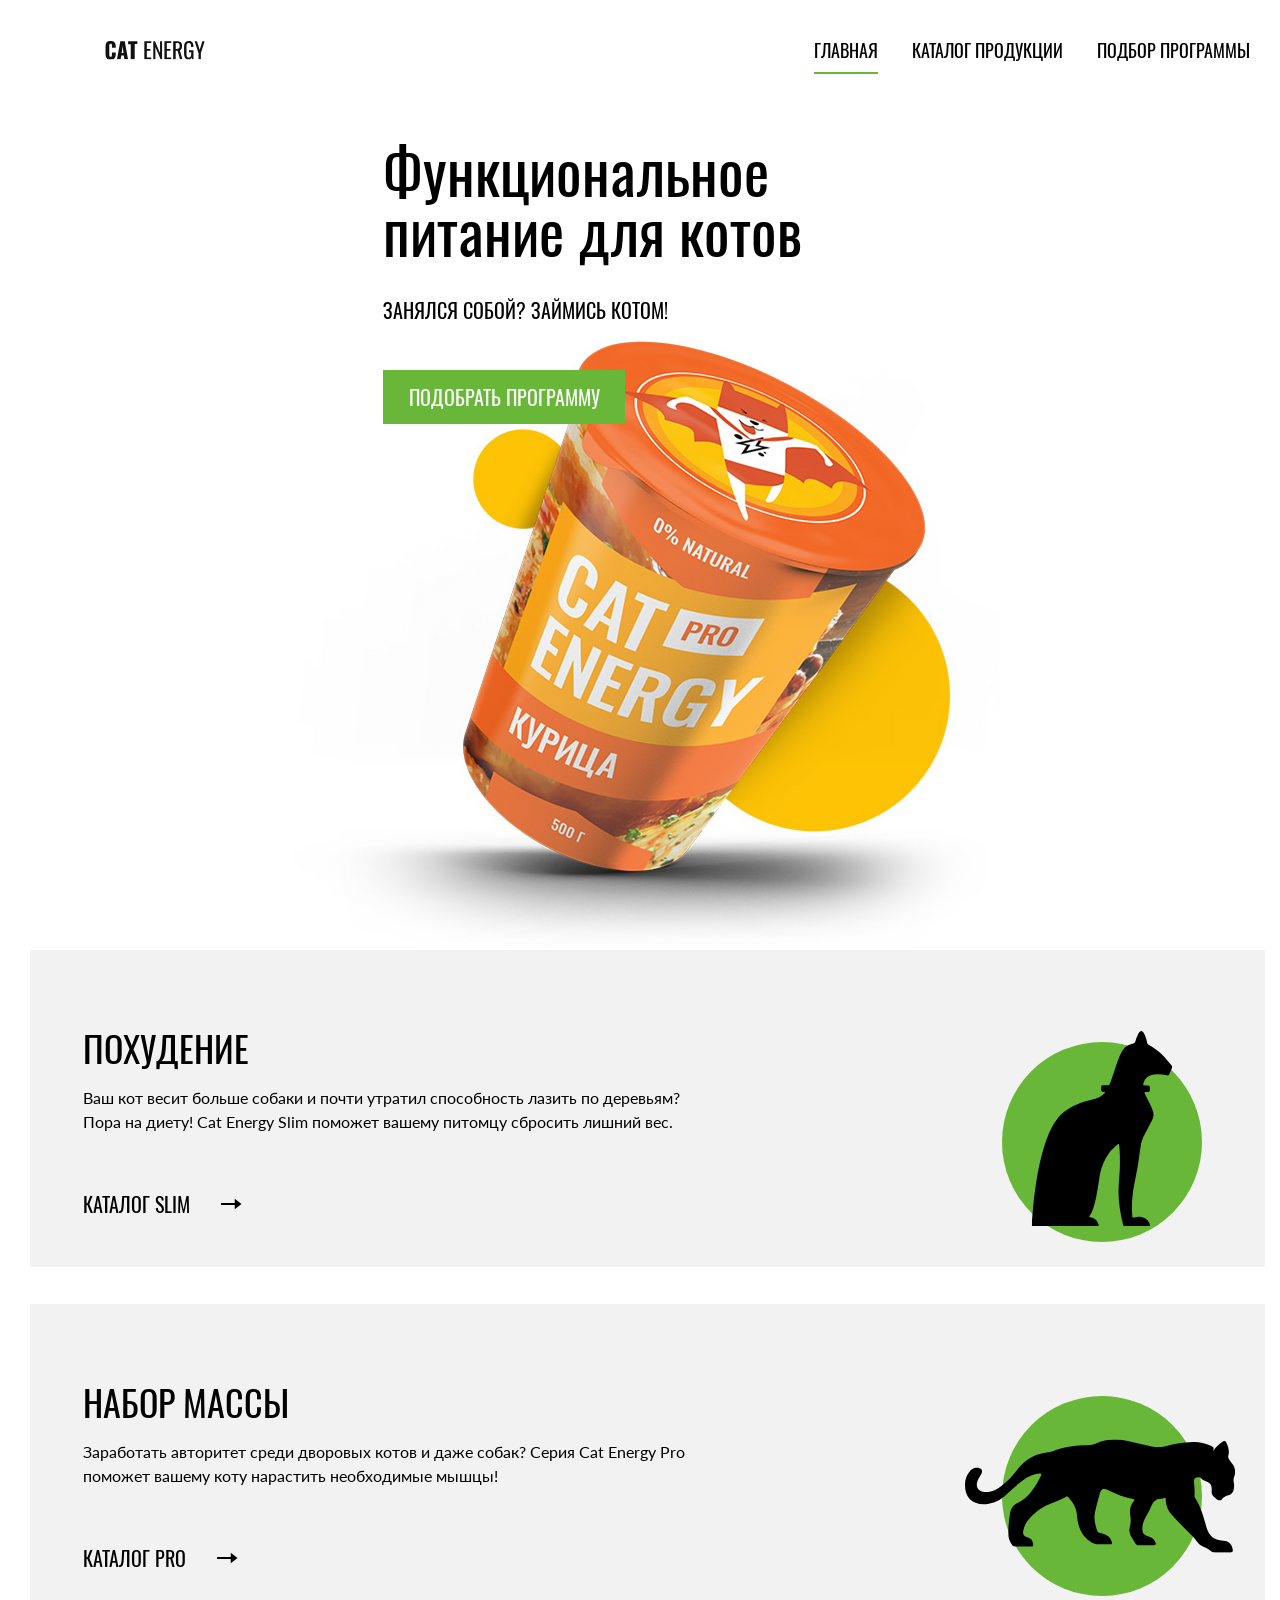
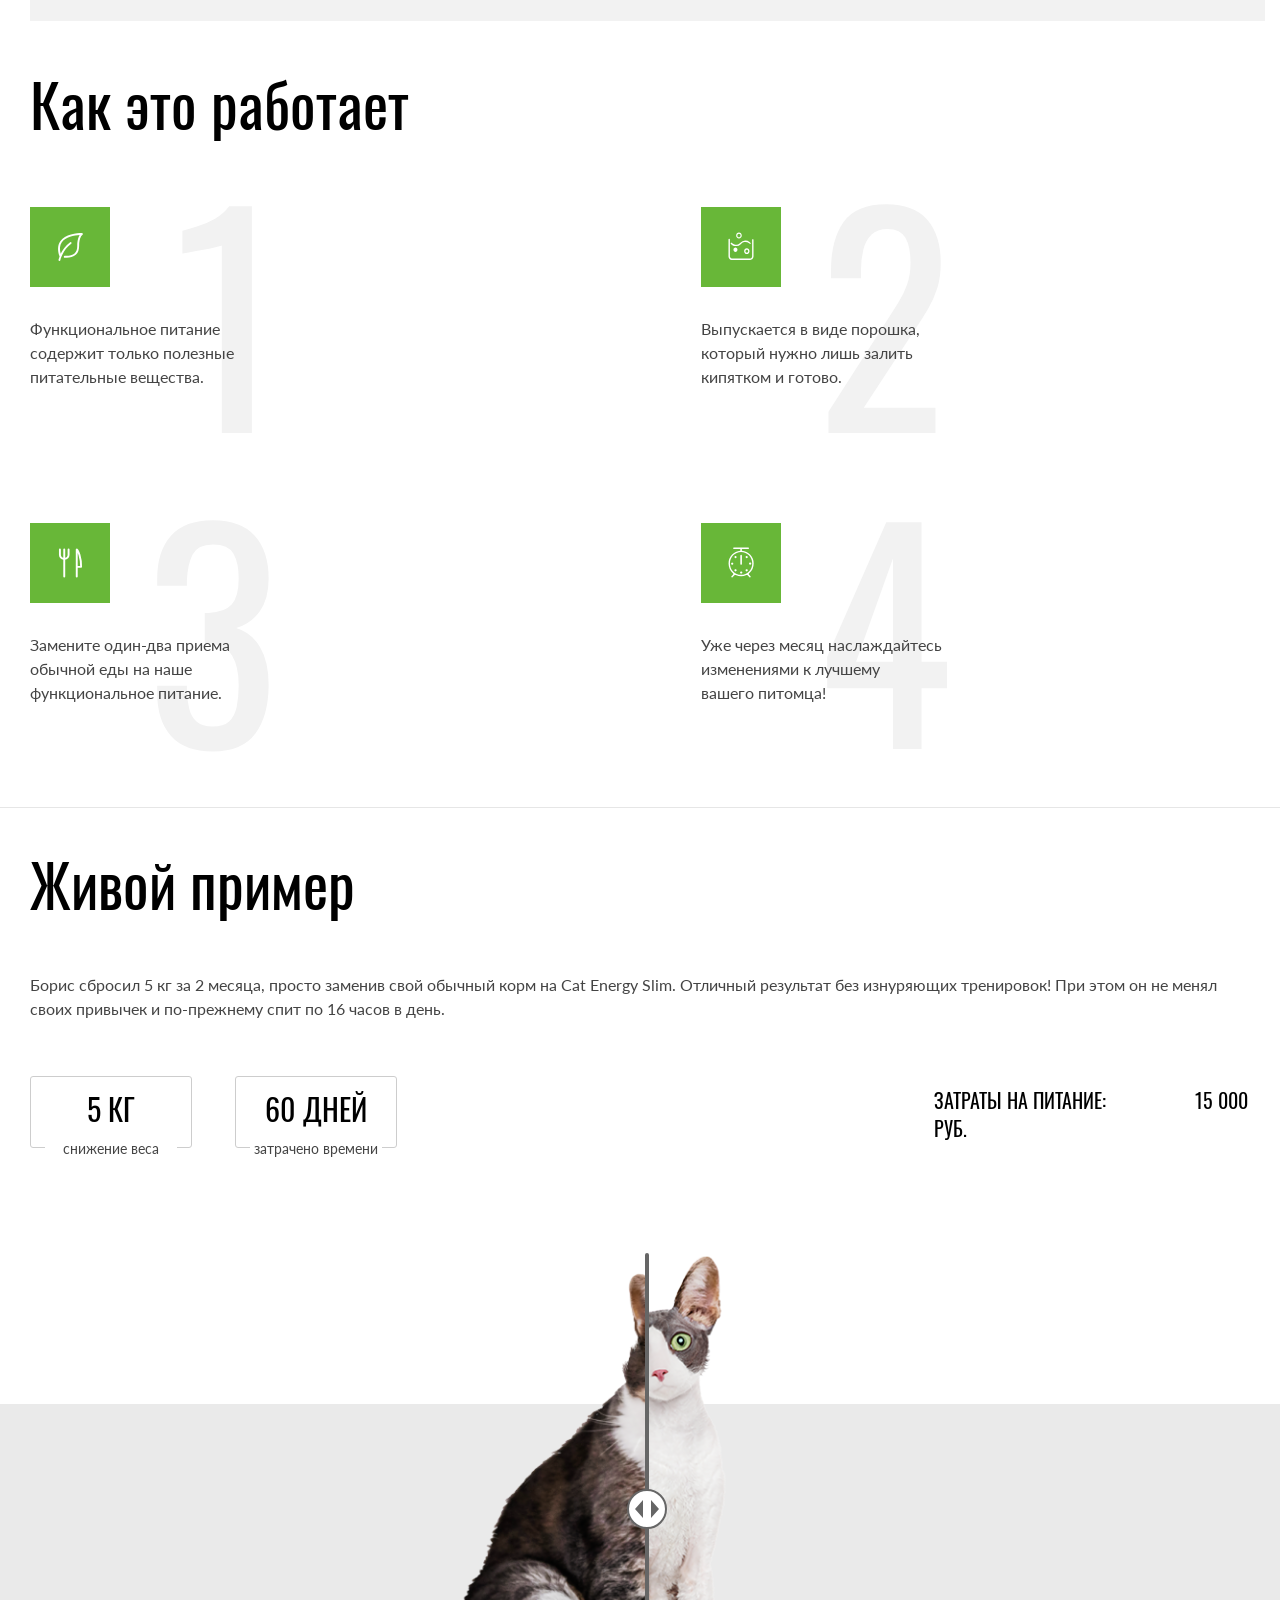
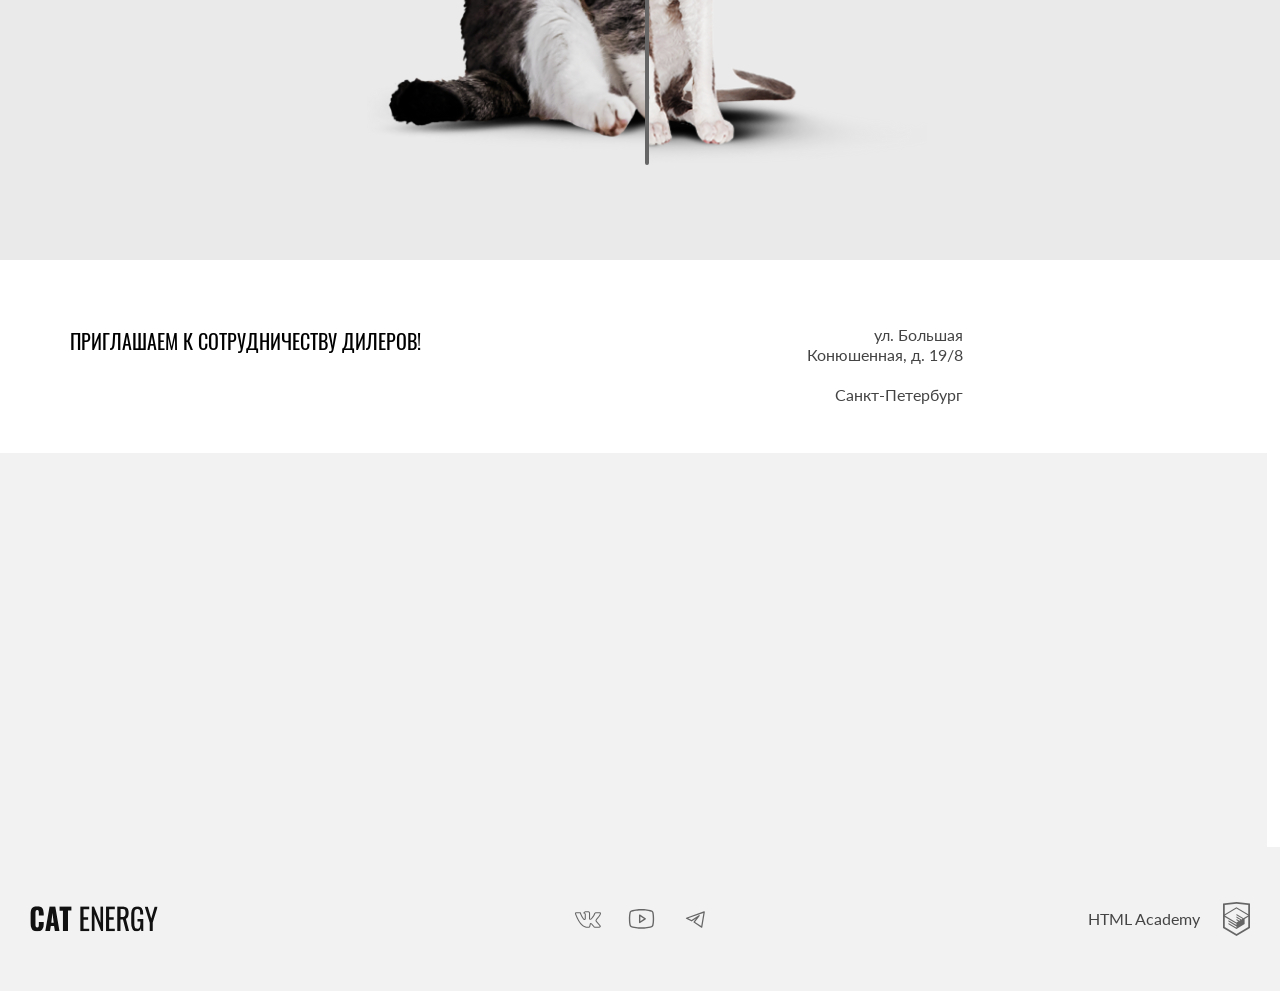
==== commit 8b93279b: "Deploying to gh-pages from @ Borness/2566059-cat-energy-2@0b92eb440a7a4b96687a5e8bff2ba9c9465982ca 🚀" ====
--- a/index.html
+++ b/index.html
@@ -1 +1 @@
-<!DOCTYPE html><html class="page" lang="ru"><head><meta charset="UTF-8"><title>Кэт энерджи</title><meta name="viewport" content="width=device-width,initial-scale=1"><link rel="stylesheet" href="styles/styles.css"><script src="scripts/index.js" defer="defer"></script><link rel="icon" type="image/x-icon" href="favicon.ico"><link rel="icon" href="favicons/icon.svg" type="image/svg+xml"><link rel="apple-touch-icon" href="favicons/apple.png"><link rel="manifest" href="manifest.webmanifest"></head><body class="page__body"><header class="main-header"><div class="main-header__wrapper"><a class="main-header__logo-link logo" href="catalog.html"><picture><source media="(min-width: 1440px)" srcset="images/logo-pic-desktop.svg" width="70" height="59" type="image/svg+xml"><source media="(min-width: 768px)" srcset="images/logo-pic-tablet.svg" width="60" height="50" type="image/svg+xml"><img class="logo__image" src="images/logo-pic-mobile.svg" width="33" height="38" alt="Товарный знак компании."></picture></a><a class="main-header__logo-text-link logo-text" href="index.html"><img src="images/logo-text.svg" width="101" height="18" alt="Логотип с надписью Cat Energy"></a><nav class="main-navigation"><button class="main-navigation__toggle main-navigation__toggle--closed" type="button"><span class="visually-hidden">Открыть меню/закрыть меню</span></button><div class="main-navigation__wrapper"><ul class="main-navigation__list site-list"><li class="site-list__item site-list__item--active"><a class="site-list__link" href="index.html">Главная</a></li><li class="site-list__item"><a class="site-list__link" href="catalog.html">Каталог продукции</a></li><li class="site-list__item"><a class="site-list__link" href="#">Подбор программы</a></li></ul></div></nav></div></header><main class="main-container"><section class="promo"><div class="promo__container"><h1 class="promo__title">Функциональное<br>питание для котов</h1><p class="promo__description">Занялся собой?Займись котом!</p><div class="promo__image"><picture><source width="552" height="499" type="image/png" media="(min-width: 1440px)" srcset="images/index-eat-desktop@1x.png, images/index-eat-desktop@2x.png 2x"><source width="709" height="609" type="image/png" media="(min-width: 768px)" srcset="images/index-eat-tablet@1x.png, images/index-eat-tablet@2x.png 2x"><img class="promo__image-pic" alt="Баночка кошачьего питания Cat Energy." src="images/index-eat-mobile@1x.png" srcset="images/index-eat-mobile@2x.png 2x" width="280" height="270"></picture></div><a class="promo__button button button--primary" href="#">Подобрать программу</a></div></section><section class="services"><h2 class="visually-hidden">Виды программ для котов</h2><ul class="services__container"><li class="services__weight-loss services-program"><h3 class="services-program__title">Похудение</h3><p class="services-program__description">Ваш кот весит больше собаки и почти утратил способность лазить по деревьям?Пора на диету!Cat Energy Slim поможет вашему питомцу сбросить лишний вес.</p><a class="services-program__link" href="#">Каталог slim</a></li><li class="services__weight-gain services-program"><h3 class="services-program__title">Набор массы</h3><p class="services-program__description">Заработать авторитет среди дворовых котов и даже собак? Серия Cat Energy Pro поможет вашему коту нарастить необходимые мышцы!</p><a class="services-program__link" href="#">Каталог pro</a></li></ul></section><section class="methods"><div class="methods__container"><h2 class="methods__title">Как это работает</h2><ul class="methods__list"><li class="methods__item methods__item--natural">Функциональное питание содержит только полезные питательные вещества.</li><li class="methods__item methods__item--cook">Выпускается в виде порошка, который нужно лишь залить кипятком и готово.</li><li class="methods__item methods__item--nutrition">Замените один-два приема обычной еды на наше функциональное питание.</li><li class="methods__item methods__item--result">Уже через месяц наслаждайтесь изменениями к лучшему вашего питомца!</li></ul></div></section><section class="examples"><div class="examples__container"><h2 class="examples__title">Живой пример</h2><p class="examples__description">Борис сбросил 5 кг за 2 месяца, просто заменив свой обычный корм на Cat Energy Slim. Отличный результат без изнуряющих тренировок! При этом он не менял своих привычек и по-прежнему спит по 16 часов в день.</p><div class="examples__statistics statistics"><ul class="examples__statistics-list"><li class="examples__item"><p class="statistics__index">5 кг</p><p class="statistics__description">снижение веса</p></li><li class="examples__item"><p class="statistics__index">60 дней</p><p class="statistics__description">затрачено времени</p></li></ul></div><p class="examples__price">Затраты на питание: <span class="examples__price-value">15 000 руб.</span></p><div class="examples__slider slider"><picture><source width="560" height="512" type="image/png" media="(min-width: 768px)" srcset="images/cat-before-tablet@1x.png, images/cat-before-tablet@2x.png 2x"><img class="slider__image slider__image--before" alt="Фотография кота до программы." src="images/cat-before-mobile@1x.png" srcset="images/cat-before-mobile@2x.png 2x" width="280" height="256"></picture><picture><source width="560" height="512" type="image/png" media="(min-width: 768px)" srcset="images/cat-after-tablet@1x.png, images/cat-after-tablet@2x.png 2x"><img class="slider__image slider__image--after" alt="Фотография кота после программы." src="images/cat-after-mobile@1x.png" srcset="images/cat-after-mobile@2x.png 2x" width="280" height="256"></picture><div class="slider__range"><button class="slider-main" type="button"><span class="visually-hidden">Ползунок</span></button></div></div></div></section><section class="contacts"><div class="contacts__container"><h2 class="visually-hidden">Наши контакты</h2><p class="contacts__title">Приглашаем к сотрудничеству дилеров!</p><address class="contacts__address">ул. Большая Конюшенная, д. 19/8 Санкт-Петербург</address></div><picture><source width="1440" height="400" type="image/png" media="(min-width: 1440px)" srcset="images/map-desktop@1x.png, images/map-desktop@2x.png 2x"><source width="768" height="400" type="image/png" media="(min-width: 768px)" srcset="images/map-tablet@1x.png, images/map-tablet@2x.png 2x"><img class="contacts__map" alt="Местоположение компании Cat Energy." src="images/map-mobile@1x.png" srcset="images/map-mobile@2x.png 2x" width="320" height="362"></picture></section></main><footer class="main-footer"><div class="main-footer__container"><a class="main-footer__logo logo-text" href="index.html"><img class="logo-text__image" src="images/logo-text.svg" width="128" height="24" alt="Лого с надписью Cat Energy"></a><ul class="main-footer__socials socials"><li class="socials__item"><a class="socials__link socials__link--vk" href="#"><span class="visually-hidden">Вконтакте</span></a></li><li class="main-footer__social-item"><a class="socials__link socials__link--yt" href="#"><span class="visually-hidden">YouTube</span></a></li><li class="main-footer__social-item"><a class="socials__link socials__link--tg" href="#"><span class="visually-hidden">Telegram</span></a></li></ul><a class="main-footer__logo-html logo-html" href="https://htmlacademy.ru/intensive/adaptive"><p class="logo-html__text">HTML Academy</p></a></div></footer></body></html>+<!DOCTYPE html><html class="page" lang="ru"><head><meta charset="UTF-8"><title>Кэт энерджи</title><meta name="viewport" content="width=device-width,initial-scale=1"><link rel="stylesheet" href="styles/styles.css"><script src="scripts/index.js" defer="defer"></script><link rel="icon" type="image/x-icon" href="favicon.ico"><link rel="icon" href="favicons/icon.svg" type="image/svg+xml"><link rel="apple-touch-icon" href="favicons/apple.png"><link rel="manifest" href="manifest.webmanifest"></head><body class="page__body"><header class="main-header"><div class="main-header__wrapper"><a class="main-header__logo-link logo" href="catalog.html"><picture><source media="(min-width: 1440px)" srcset="images/logo-pic-desktop.svg" width="70" height="59" type="image/svg+xml"><source media="(min-width: 768px)" srcset="images/logo-pic-tablet.svg" width="60" height="50" type="image/svg+xml"><img class="logo__image" src="images/logo-pic-mobile.svg" width="33" height="38" alt="Товарный знак компании."></picture><img class="logo-text" src="images/logo-text.svg" width="101" height="18" alt="Логотип с надписью Cat Energy"></a><nav class="main-navigation"><button class="main-navigation__toggle main-navigation__toggle--closed" type="button"><span class="visually-hidden">Открыть меню/закрыть меню</span></button><div class="main-navigation__wrapper"><ul class="main-navigation__list site-list"><li class="site-list__item site-list__item--active"><a class="site-list__link" href="index.html">Главная</a></li><li class="site-list__item"><a class="site-list__link" href="catalog.html">Каталог продукции</a></li><li class="site-list__item"><a class="site-list__link" href="#">Подбор программы</a></li></ul></div></nav></div></header><main class="main-container"><section class="promo"><div class="promo__container"><h1 class="promo__title">Функциональное<br>питание для котов</h1><p class="promo__description">Занялся собой? Займись котом!</p><div class="promo__image"><picture><source width="552" height="499" type="image/png" media="(min-width: 1440px)" srcset="images/index-eat-desktop@1x.png, images/index-eat-desktop@2x.png 2x"><source width="709" height="609" type="image/png" media="(min-width: 768px)" srcset="images/index-eat-tablet@1x.png, images/index-eat-tablet@2x.png 2x"><img class="promo__image-pic" alt="Баночка кошачьего питания Cat Energy." src="images/index-eat-mobile@1x.png" srcset="images/index-eat-mobile@2x.png 2x" width="280" height="270"></picture></div><a class="promo__button button button--primary" href="#">Подобрать программу</a></div></section><section class="services"><div class="services-container"><h2 class="visually-hidden">Виды программ для котов</h2><ul class="services-program-list"><li class="services__weight-loss services-program"><h3 class="services-program__title">Похудение</h3><p class="services-program__description">Ваш кот весит больше собаки и почти утратил способность лазить по деревьям? Пора на диету! Cat Energy Slim поможет вашему питомцу сбросить лишний вес.</p><a class="services-program__link" href="#">Каталог slim</a></li><li class="services__weight-gain services-program"><h3 class="services-program__title">Набор массы</h3><p class="services-program__description">Заработать авторитет среди дворовых котов и даже собак? Серия Cat Energy Pro поможет вашему коту нарастить необходимые мышцы!</p><a class="services-program__link" href="#">Каталог pro</a></li></ul></div></section><section class="methods"><div class="methods__container"><h2 class="methods__title">Как это работает</h2><ul class="methods__list"><li class="methods__item methods__item--natural">Функциональное питание содержит только полезные питательные вещества.</li><li class="methods__item methods__item--cook">Выпускается в виде порошка, который нужно лишь залить кипятком и готово.</li><li class="methods__item methods__item--nutrition">Замените один-два приема обычной еды на наше функциональное питание.</li><li class="methods__item methods__item--result">Уже через месяц наслаждайтесь изменениями к лучшему вашего&nbsp;питомца!</li></ul></div></section><section class="examples"><div class="examples__container"><h2 class="examples__title">Живой пример</h2><p class="examples__description">Борис сбросил 5 кг за 2 месяца, просто заменив свой обычный корм на Cat Energy Slim. Отличный результат без&nbsp;изнуряющих тренировок! При этом он не менял своих привычек и по-прежнему спит по 16 часов в день.</p><div class="examples__statistics statistics"><ul class="examples__statistics-list"><li class="examples__item"><p class="statistics__index">5 кг</p><p class="statistics__description">снижение веса</p></li><li class="examples__item"><p class="statistics__index">60 дней</p><p class="statistics__description">затрачено времени</p></li></ul></div><p class="examples__price">Затраты на питание: <span class="examples__price-value">15 000 руб.</span></p><div class="examples__slider slider"><div class="examples__slider-fat-cat"><picture><source width="560" height="512" type="image/png" media="(min-width: 1440px)" srcset="images/cat-before-desktop@1x.png, images/cat-before-desktop@2x.png 2x"><source width="560" height="512" type="image/png" media="(min-width: 768px)" srcset="images/cat-before-tablet@1x.png, images/cat-before-tablet@2x.png 2x"><img class="slider__image slider__image--before" alt="Фотография кота до программы." src="images/cat-before-mobile@1x.png" srcset="images/cat-before-mobile@2x.png 2x" width="280" height="256"></picture></div><div class="examples__slider-thin-cat"><picture><source width="560" height="512" type="image/png" media="(min-width: 1440px)" srcset="images/cat-after-desktop@1x.png, images/cat-after-desktop@2x.png 2x"><source width="560" height="512" type="image/png" media="(min-width: 768px)" srcset="images/cat-after-tablet@1x.png, images/cat-after-tablet@2x.png 2x"><img class="slider__image slider__image--after" alt="Фотография кота после программы." src="images/cat-after-mobile@1x.png" srcset="images/cat-after-mobile@2x.png 2x" width="280" height="256"></picture></div><button class="slider__range" type="button"><span class="visually-hidden">Ползунок</span></button></div></div></section><section class="contacts"><div class="contacts__wrapper"><div class="contacts__container"><h2 class="visually-hidden">Наши контакты</h2><p class="contacts__title">Приглашаем к&nbsp;сотрудничеству дилеров!</p><address class="contacts__address">ул. Большая Конюшенная, д. 19/8 <span class="contacts__city">Санкт-Петербург</span></address></div><div class="contacts__map-wrapper"><iframe class="contacts__map" src="https://www.google.com/maps?q=ул.+Большая+Конюшенная,+д.+19%2F8,+Санкт-Петербург&output=embed" width="800" height="362" style="border:0;" allowfullscreen="" loading="lazy" referrerpolicy="no-referrer-when-downgrade"></iframe></div></div></section></main><footer class="main-footer"><div class="main-footer__container"><a class="main-footer__logo logo-text" href="index.html"><img class="logo-text__image-footer" src="images/logo-text.svg" width="128" height="24" alt="Лого с надписью Cat Energy"></a><ul class="main-footer__socials socials"><li class="socials__item"><a class="socials__link socials__link--vk" href="#"><span class="visually-hidden">Вконтакте</span></a></li><li class="main-footer__social-item"><a class="socials__link socials__link--yt" href="#"><span class="visually-hidden">YouTube</span></a></li><li class="main-footer__social-item"><a class="socials__link socials__link--tg" href="#"><span class="visually-hidden">Telegram</span></a></li></ul><a class="main-footer__logo-html logo-html" href="https://htmlacademy.ru/intensive/adaptive"><p class="logo-html__text">HTML Academy</p></a></div></footer></body></html>
--- a/styles/styles.css
+++ b/styles/styles.css
@@ -1 +1 @@
-*,:before,:after{box-sizing:border-box}img{object-fit:contain;max-width:100%;height:auto}@font-face{font-family:Lato;font-weight:400;font-style:normal;font-display:swap;src:url(../fonts/lato/Lato-Regular.woff2)format("woff2")}@font-face{font-family:Oswald;font-weight:400;font-style:normal;font-display:swap;src:url(../fonts/oswald/oswaldregular.woff2)format("woff2")}.page{height:100%}.page__body{text-transform:none;color:#444;font-family:Lato,Arial,sans-serif;font-size:14px;line-height:18px}.header{background-color:#fff}.header__container{box-sizing:border-box;justify-content:space-between;align-items:center;max-width:1440px;margin:0 auto;padding:10px 20px;display:flex}.logo{align-items:center;text-decoration:none;display:flex}.logo__text{width:101px;height:18px;margin-left:56px}.main-navigation__list{text-decoration:none;list-style:none}.site-list__link{text-transform:uppercase;color:#000;font-family:Oswald,Arial,sans-serif;font-size:20px;font-weight:400;line-height:20px;text-decoration:none}.main-navigation__toggle{background-color:#fff;background-image:url(../icons/stack.svg#menu);background-position:50%;background-repeat:no-repeat;border:0;width:24px;height:24px}.main-navigation__toggle--closed{background-color:#fff;background-image:url(../icons/stack.svg#close);background-position:50%;background-repeat:no-repeat;border:0;width:24px;height:24px}.promo__container{background-image:-webkit-linear-gradient(#68b738d9 60%,#fff 40%),-webkit-image-set(url(../images/promo-background@1x.jpg) 1x type("image/jpg"),url(../images/promo-background@2x.jpg) 2x type("image/jpg"));background-image:linear-gradient(#68b738d9 60%,#fff 40%),image-set("../images/promo-background@1x.jpg" 1x type("image/jpg"),"../images/promo-background@2x.jpg" 2x type("image/jpg"));background-position:top;background-repeat:no-repeat}.promo__title{text-transform:none;color:#fff;text-align:center;font-family:Oswald,Arial,sans-serif;font-size:36px;font-weight:400;line-height:36px}.promo__description{text-transform:uppercase;color:#eaeaea;text-align:center;font-family:Oswald,Arial,sans-serif;font-size:14px;font-weight:400;line-height:14px}.button{text-transform:uppercase;color:#fff;font-family:Oswald,Arial,sans-serif;font-size:16px;font-weight:400;line-height:20px;text-decoration:none}.button--primary{background-color:#68b738}.button--secondary{color:#fff;background-color:#f2f2f2}.more-catalog__button{border:none}.services__container{text-decoration:none;list-style:none}.services-program{background-color:#f2f2f2;padding:20px;position:relative}.services-program__title{text-transform:uppercase;color:#000;margin:0 0 0 60px;font-family:Oswald,Arial,sans-serif;font-size:24px;font-weight:400;line-height:37px}.services-program__description{color:#000}.services-program__link{text-transform:uppercase;color:#000;font-family:Oswald,Arial,sans-serif;font-size:16px;font-weight:400;line-height:16px;text-decoration:none;list-style:none}.services-program__link:after{content:"";background-color:currentColor;width:50px;height:10px;position:absolute;-webkit-mask-image:url(../icons/stack.svg#arrow);mask-image:url(../icons/stack.svg#arrow);-webkit-mask-repeat:no-repeat;mask-repeat:no-repeat}.services__weight-loss:before{content:"";background-color:#68b738;border-radius:50%;width:50px;height:50px;display:block;position:absolute;top:10px;left:20px}.services__weight-loss:after{content:"";background-image:url(../icons/stack.svg#cat-slim);background-position:50%;background-repeat:no-repeat;width:36px;height:50px;display:block;position:absolute;top:5px;left:30px}.services__weight-gain:before{content:"";background-color:#68b738;border-radius:50%;width:50px;height:50px;display:block;position:absolute;top:10px;left:20px}.services__weight-gain:after{content:"";background-image:url(../icons/stack.svg#cat-pro);background-position:50%;background-repeat:no-repeat;width:65px;height:50px;display:block;position:absolute;top:10px;left:10px}.methods__title{text-transform:none;color:#000;font-family:Oswald,Arial,sans-serif;font-size:36px;font-weight:400;line-height:40px}.methods__list{text-decoration:none;list-style:none}.methods__item:before{content:"";background-color:#68b738;background-position:50%;background-repeat:no-repeat;flex-shrink:0;width:60px;height:60px;display:block}.methods__item--natural:before{background-image:url(../icons/stack.svg#natural-icon);background-size:30px 32px}.methods__item--cook:before{background-image:url(../icons/stack.svg#cook-icon);background-size:26px 29px}.methods__item--nutrition:before{background-image:url(../icons/stack.svg#nutrition-icon);background-size:25px 30px}.methods__item--result:before{background-image:url(../icons/stack.svg#result-icon);background-size:26px 31px}.examples{background-color:#eaeaea}.examples__title{text-transform:none;color:#000;font-family:Oswald,Arial,sans-serif;font-size:36px;font-weight:400;line-height:40px}.examples__price{text-transform:uppercase;color:#000;font-family:Oswald,Arial,sans-serif;font-size:14px;font-weight:400;line-height:20px}.examples__item{text-decoration:none;list-style:none}.statistics__index{text-transform:uppercase;color:#000;font-family:Oswald,Arial,sans-serif;font-size:24px;font-weight:400;line-height:24px}.statistics__description{color:#444;font-size:12px;line-height:12px}.slider-range{position:relative}.contacts{background-color:#f2f2f2}.contacts__title{text-transform:uppercase;color:#000;font-family:Oswald,Arial,sans-serif;font-size:16px;font-weight:400;line-height:20px}.contacts__address{color:#444;font-style:normal;line-height:20px}.contacts__map{border:none;height:362px}.main-footer{background-color:#f2f2f2}.main-footer__socials{gap:20px;text-decoration:none;list-style:none}.socials__link{color:#666;width:28px;height:22px;display:block}.socials__link--vk:before{content:"";background-color:#666;width:100%;height:100%;display:block;-webkit-mask-image:url(../icons/stack.svg#icon-vk);mask-image:url(../icons/stack.svg#icon-vk);-webkit-mask-position:50%;mask-position:50%;-webkit-mask-size:27px 17px;mask-size:27px 17px;-webkit-mask-repeat:no-repeat;mask-repeat:no-repeat}.socials__link--yt:before{content:"";background-color:#666;width:100%;height:100%;display:block;-webkit-mask-image:url(../icons/stack.svg#icon-yt);mask-image:url(../icons/stack.svg#icon-yt);-webkit-mask-position:50%;mask-position:50%;-webkit-mask-size:27px 17px;mask-size:27px 17px;-webkit-mask-repeat:no-repeat;mask-repeat:no-repeat}.socials__link--tg:before{content:"";background-color:#666;width:100%;height:100%;display:block;-webkit-mask-image:url(../icons/stack.svg#icon-tg);mask-image:url(../icons/stack.svg#icon-tg);-webkit-mask-position:50%;mask-position:50%;-webkit-mask-size:27px 17px;mask-size:27px 17px;-webkit-mask-repeat:no-repeat;mask-repeat:no-repeat}.logo-html{text-decoration:none;list-style:none}.logo-html__text{color:#444;font-size:16px;line-height:20px}.logo-html:after{content:"";background-color:#666;width:27px;height:34px;display:block;-webkit-mask-image:url(../icons/stack.svg#logo-html);mask-image:url(../icons/stack.svg#logo-html);-webkit-mask-repeat:no-repeat;mask-repeat:no-repeat}.main-catalog__title{text-transform:none;color:#000;font-family:Oswald,Arial,sans-serif;font-size:36px;font-weight:400;line-height:36px}.main-catalog__card-list,.main-catalog__list,.main-catalog__item-link{text-decoration:none;list-style:none}.main-catalog__item-title{text-transform:none;color:#000;font-family:Oswald,Arial,sans-serif;font-size:16px;font-weight:400;line-height:20px}.main-catalog__card-text{font-size:12px;line-height:16px}.more-catalog__title{text-transform:none;color:#000;font-family:Oswald,Arial,sans-serif;font-size:16px;font-weight:400;line-height:20px}.more-catalog__button{color:#444}.more-catalog__info{font-size:12px;line-height:16px}.more-catalog__title:before{content:"";background:url(../icons/stack.svg#more);width:40px;height:30px;display:block}.additional-products__title{text-transform:none;color:#000;font-family:Oswald,Arial,sans-serif;font-size:24px;font-weight:400;line-height:24px}.additional-products__name{text-transform:none;color:#222;text-transform:uppercase;font-family:Oswald,Arial,sans-serif;font-size:16px;font-weight:400;line-height:16px}.additional-products__item{text-decoration:none;list-style:none}.promo-gift{background-image:-webkit-linear-gradient(#68b738d9 99%,#fff 1%),-webkit-image-set(url(../images/promo-info-background@1x.jpg) 1x type("image/jpg"),url(../images/promo-info-background@2x.jpg) 2x type("image/jpg"));background-image:linear-gradient(#68b738d9 99%,#fff 1%),image-set("../images/promo-info-background@1x.jpg" 1x type("image/jpg"),"../images/promo-info-background@2x.jpg" 2x type("image/jpg"));background-position:top;background-repeat:no-repeat}.promo-gift__info:before{content:"";background:url(../icons/stack.svg#gift) 50% no-repeat;width:78px;height:80px;margin:0 auto 50px;display:block}.promo-gift__info{color:#fff;text-align:center}.subscribe__title{text-transform:none;color:#000;font-family:Oswald,Arial,sans-serif;font-size:24px;font-weight:400;line-height:24px}.subscribe-form__label{text-transform:none;color:#000;font-family:Oswald,Arial,sans-serif;font-size:16px;font-weight:400;line-height:24px}.subscribe-form__email{text-transform:none;color:#000;font-family:Oswald,Arial,sans-serif;font-size:20px;font-weight:400;line-height:30px}.visually-hidden{white-space:nowrap;-webkit-clip-path:inset(100%);clip-path:inset(100%);clip:rect(0 0 0 0);border:0;width:1px;height:1px;margin:-1px;padding:0;position:absolute;overflow:hidden}+*,:before,:after{box-sizing:border-box}img{object-fit:contain;height:auto;margin:auto;display:block}@font-face{font-family:Lato;font-weight:400;font-style:normal;font-display:swap;src:url(../fonts/lato/Lato-Regular.woff2)format("woff2")}@font-face{font-family:Oswald;font-weight:400;font-style:normal;font-display:swap;src:url(../fonts/oswald/oswaldregular.woff2)format("woff2")}.page{height:100%}.page__body{text-transform:none;color:#444;margin:0;font-family:Lato,Arial,sans-serif;font-size:14px;line-height:18px}.main-header__wrapper{position:relative}@media (width>=768px){.main-header__wrapper{justify-content:space-between;align-items:flex-start;margin:25px 30px 0;display:flex}}@media (width>=1440px){.main-header__wrapper{width:1220px;margin:55px auto 0}}@media (width>=768px){.main-navigation{width:65%}}@media (width>=1440px){.main-navigation{width:50%}}.main-navigation__list{flex-wrap:wrap;justify-content:flex-end;gap:10px 33px;display:flex}.main-header{margin:15px}@media (width<=767px){.main-header{margin:12px 0 15px 19px}}@media (width>=768px){.main-header{margin:0}}.logo{align-items:center;gap:15px;text-decoration:none;display:flex}.logo__text{width:101px;height:18px;margin-left:56px}.logo__image:hover,.logo__image:focus{opacity:.8}.logo__image:active{opacity:.6}.logo-text:hover,.logo-text:focus{opacity:.8}.logo-text:active{opacity:.6}.logo-text__image{margin-bottom:20px}@media (width<=767px){.logo-text{margin-left:42px}}@media (width>=768px){.logo-text{width:100px}}@media (width>=1440px){.logo-text{width:118px}}@media (width<=767px){.logo-text__image-footer{margin-top:2px;padding-bottom:18px}}.main-navigation__list{width:100%;margin:0;padding:0;text-decoration:none;list-style:none;display:none;position:relative}@media (width<=767px){.site-list--opened{z-index:1;background-color:#fff;display:block;position:absolute}}@media (width>=768px){.site-list{flex-wrap:wrap;justify-content:flex-end;gap:13px 34px;padding-top:3px;display:flex}}@media (width>=1440px){.site-list{flex-wrap:wrap;justify-content:flex-end;gap:10px 34px;padding-top:8px;display:flex}}.site-list__link{text-transform:uppercase;color:#000;font-family:Oswald,Arial,sans-serif;font-size:20px;font-weight:400;line-height:20px;text-decoration:none;display:block}@media (width<=767px){.site-list__link{padding:22px 20px 24px}}@media (width>=768px){.site-list__link{padding:12px 0;font-size:18px;line-height:20px}}@media (width>=1440px){.site-list__link{color:#fff;padding:12px 0;font-size:20px;line-height:20px}}.main-navigation__toggle{z-index:10;cursor:pointer;background-color:#0000;background-image:url(../icons/stack.svg#menu);background-position:50%;background-repeat:no-repeat;border:0;width:24px;height:24px;position:absolute;top:10px;right:20px}@media (width>=768px){.main-navigation__toggle{display:none}}.main-navigation__toggle:hover,.main-navigation__toggle--opened:hover{opacity:.7}.main-navigation__toggle.main-navigation__toggle--opened{background-image:url(../icons/stack.svg#close)}@media (width>=1440px){.site-list__link--catalog{color:#000}}@media (width<=767px){.logo{justify-content:space-between;width:calc(100% - 44px)}}.site-list__item:hover,.site-list__item:focus{opacity:.6}.site-list__item:active{opacity:.3}.site-list__item--active:after{content:"";background-color:#68b738;height:2px;display:block;bottom:-1px;left:400px;right:370px}@media (width>=1440px){.site-list__item--active:after{background-color:#fff}}.site-list__item--catalog-active:after{content:"";background-color:#68b738;height:2px;display:block}@media (width<=767px){html,body{width:100vw;margin:0;padding:0;overflow-x:hidden}.main-navigation__wrapper{z-index:100;opacity:1;pointer-events:auto;background:#fff;width:100vw;position:fixed;top:66px;left:0;right:0;transform:none}.main-navigation__list{text-align:center;padding-left:0;padding-right:0;display:none}.main-navigation--opened .main-navigation__list{display:block}.site-list__link{text-align:center;padding-left:0;padding-right:0;display:block}.site-list__item--active:after,.site-list__item--catalog-active:after{display:none}.site-list__item{border-top:1px solid #e6e6e6}}@media (width>=768px){.main-navigation__wrapper{min-width:460px}}@media (width<=767px){.promo{background-image:-webkit-linear-gradient(#68b738d9 100%,#fff 100%),-webkit-image-set(url(../images/promo-background@1x.jpg) 1x type("image/jpeg"),url(../images/promo-background@2x.jpg) 2x type("image/jepg"));background-image:linear-gradient(#68b738d9 100%,#fff 100%),image-set("../images/promo-background@1x.jpg" 1x type("image/jpeg"),"../images/promo-background@2x.jpg" 2x type("image/jepg"));background-position:top;background-repeat:no-repeat;background-size:100% 63%,auto 300px,100% 63%}}@media (width>=1440px){.promo:before{content:"";z-index:-1;background-image:linear-gradient(#68b738d9 0% 100%),url(../images/promo-background@1x.jpg),linear-gradient(#343441 50% 100%);background-position:0 0;background-repeat:no-repeat;min-width:50%;min-height:694px;display:block;position:absolute;top:0;left:50%}}@media (width>=1440px) and (resolution>=2dppx){.promo:before{background-image:linear-gradient(#68b738d9 0% 100%),url(../images/promo-background@1x.jpg),linear-gradient(#343441 50% 100%)}}.promo__container{text-align:center;box-sizing:border-box;position:relative}@media (width<=767px){.promo__container{padding:27px 20px 0}}@media (width>=768px){.promo__container{width:694px;margin:0 auto;padding:15px 0 526px}}@media (width>=1440px){.promo__container{width:1220px;margin:0 auto;padding:61px 0 243px}}.promo__title{text-transform:none;color:#000;text-align:center;font-family:Oswald,Arial,sans-serif;font-size:36px;font-weight:400;line-height:36px}@media (width<=767px){.promo__title{margin-bottom:25px}}@media (width>=768px){.promo__title{text-align:left;margin-bottom:40px;padding:0 90px;font-size:60px;line-height:60px}}@media (width>=1440px){.promo__title{padding:0 55% 0 80px}}@media (width<=767px){.promo__title{color:#fff;margin-top:0}}.promo__description{text-transform:uppercase;color:#000;text-align:center;font-family:Oswald,Arial,sans-serif;font-size:14px;font-weight:400;line-height:14px}@media (width<=767px){.promo__description{margin-bottom:29px}}@media (width>=768px){.promo__description{text-align:left;margin-bottom:50px;padding:0 90px;font-size:20px;line-height:20px}}@media (width>=1440px){.promo__description{margin-bottom:52px;padding:0 55% 0 80px}}@media (width<=767px){.promo__description{color:#fff;margin-bottom:33px}}.promo__image{margin:0 auto;display:block}@media (width>=768px){.promo__image{z-index:-1;position:absolute;top:266px;bottom:-1px}}@media (width>=1440px){.promo__image{z-index:1;top:30px;right:221px}}.button{text-transform:uppercase;color:#fff;text-align:center;padding:10px 30px;font-family:Oswald,Arial,sans-serif;font-size:16px;font-weight:400;line-height:20px;text-decoration:none;transition:all .3s;display:block}.button--primary{background-color:#68b738}.button--secondary{color:#fff;background-color:#f2f2f2}.more-catalog__button{border:none;width:100%}.subscribe-form__button{border:none;width:100%;min-height:56px;padding:0;font-size:20px;line-height:26px}@media (width<=767px){.subscribe-form__button{width:276px}}@media (width>=768px){.subscribe-form__button{width:256px}}.button:hover,.button:focus{background-color:#5eaa2f}.button:active{color:#ffffff4d}.main-catalog__card-button{margin-top:30px}.button--secondary:hover,.button--secondary:focus{background-color:#ebebeb}.button--secondary:active{color:#444444b3}.promo__button{box-sizing:border-box;width:100%}@media (width<=767px){.promo__button{padding:10px 50px}}@media (width>=768px){.promo__button{width:242px;margin-left:90px;padding:14px 25px;font-size:20px;line-height:26px}}@media (width>=1440px){.promo__button{width:246px;margin-bottom:1px;margin-left:80px;padding:14px 25px;font-size:20px;line-height:26px}}@media (width<=767px){.promo__button{text-align:center;display:block}}.services-program-list{margin:0;padding:0;text-decoration:none;list-style:none}@media (width>=1440px){.services-program-list{grid-template-columns:1fr 1fr;gap:80px;display:grid}}@media (width<=767px){.services__item{min-height:266px}}@media (width>=768px){.services__item{min-height:372px}}@media (width>=1440px){.services__item{min-height:374px}}@media (width<=767px){.services-container{margin:0 20px 20px;padding-top:20px}}@media (width>=768px){.services-container{padding:0 15px 0 30px}}@media (width>=1440px){.services-container{width:1220px;margin:0 auto 71px;padding:0}}.services-program{background-color:#f2f2f2;margin-top:20px;margin-bottom:20px;position:relative}@media (width<=767px){.services-program{margin-top:0;padding:30px 20px 18px}}@media (width>=768px){.services-program{margin-top:0;margin-bottom:37px;padding:80px 45% 53px 53px}}@media (width>=1440px){.services-program{margin-top:20px;margin-bottom:20px;padding:77px 61px 62px 52px}}.services-program__title{text-transform:uppercase;color:#000;margin:0;font-family:Oswald,Arial,sans-serif;font-size:24px;font-weight:400;line-height:37px}@media (width<=767px){.services-program__title{margin-bottom:29px}}@media (width>=768px){.services-program__title{margin-bottom:20px;font-size:36px;line-height:36px}}@media (width>=1440px){.services-program__title{margin-bottom:73px;padding-left:162px}}@media (width<=767px){.services-program__title{margin-bottom:29px;padding-left:69px}}.services-program__description{color:#000}@media (width<=767px){.services-program__description{margin-bottom:44px}}@media (width>=768px){.services-program__description{max-width:700px;margin-bottom:60px;font-size:16px;line-height:24px}}@media (width>=1440px){.services-program__description{max-width:700px;margin-bottom:35px;font-size:16px;line-height:24px}}@media (width<=767px){.services-program__description:after{content:"";background-color:#d9d9d9;width:90%;height:1px;position:absolute;bottom:55px;left:20px}}.services-program__link{text-transform:uppercase;color:#000;align-items:center;gap:25px;font-family:Oswald,Arial,sans-serif;font-size:16px;font-weight:400;line-height:16px;text-decoration:none;list-style:none;display:flex}@media (width>=768px){.services-program__link{gap:31px;font-size:20px;line-height:20px}}.services-program__link:active{opacity:.3}.services-program__link:after{content:"";background-image:url(../icons/stack.svg#arrow);background-position:-8px;background-repeat:no-repeat;background-size:cover;width:33px;height:12px;transition:all .3s linear;display:block}@media (width>=768px){.services-program__link:after{font-size:20px;line-height:20px}}.services-program__link:hover:after{background-position:-4px}.services-program__link:after:active{opacity:.3}.services__weight-loss:before{content:"";background-color:#68b738;border-radius:50%;display:block;position:absolute}@media (width>=767px){.services__weight-loss:before{width:200px;height:200px;top:92px;right:63px}}@media (width>=1439px){.services__weight-loss:before{width:100px;height:100px;top:49px;left:54px}}@media (width<=767px){.services__weight-loss:before{width:50px;height:50px;top:20px;left:20px}}.services__weight-loss:after{content:"";background-image:url(../icons/stack.svg#cat-slim);background-position:50%;background-repeat:no-repeat;display:block;position:absolute}@media (width>=767px){.services__weight-loss:after{width:200px;height:195px;top:81px;right:63px}}@media (width>=1439px){.services__weight-loss:after{width:96px;height:100px;top:41px;left:54px}}@media (width<=767px){.services__weight-loss:after{width:50px;height:50px;top:20px;left:20px}}.services__weight-gain:before{content:"";background-color:#68b738;border-radius:50%;display:block;position:absolute}@media (width>=767px){.services__weight-gain:before{width:200px;height:200px;top:92px;right:63px}}@media (width>=1439px){.services__weight-gain:before{width:100px;height:100px;top:49px;left:54px}}@media (width<=767px){.services__weight-gain:before{width:50px;height:50px;top:20px;left:20px}}.services__weight-gain:after{content:"";background-image:url(../icons/stack.svg#cat-pro);background-position:50%;background-repeat:no-repeat;display:block;position:absolute}@media (width>=767px){.services__weight-gain:after{width:270px;height:200px;top:92px;right:30px}}@media (width>=1439px){.services__weight-gain:after{width:133px;height:100px;top:45px;left:34px}}@media (width<=767px){.services__weight-gain:after{width:60px;height:60px;top:20px;left:15px}}.methods__title{text-transform:none;color:#000;font-family:Oswald,Arial,sans-serif;font-size:36px;font-weight:400;line-height:40px}@media (width<=767px){.methods__title{margin-top:23px;margin-bottom:39px}}@media (width>=768px){.methods__title{margin-bottom:32px;font-size:60px;font-weight:400;line-height:64px}}@media (width>=1440px){.methods__title{margin-bottom:48px;font-size:60px;font-weight:400;line-height:26px}}.methods__list{margin:0;padding:0;text-decoration:none;list-style:none}@media (width>=768px){.methods__list{grid-template-columns:55% 45%;row-gap:37px;display:grid}}@media (width>=1440px){.methods__list{grid-template-columns:324px 325px 325px 246px}}.methods__item{position:relative}@media (width<=767px){.methods__item{gap:20px;display:flex}}@media (width>=768px){.methods__item{counter-increment:methods__item 1;max-width:250px;padding-top:40px;padding-bottom:57px;font-size:16px;line-height:24px}}@media (width>=1440px){.methods__item{padding-bottom:0}}.methods__item:after{content:counter(methods__item);color:#f2f2f2;z-index:-1;font-family:Oswald,arial,sans-serif;font-size:280px;line-height:280px;position:absolute;top:0;right:0}@media (width>=768px){.methods__item:after{display:block}}@media (width<=767px){.methods__item:after{display:none}}.methods__item:before{content:"";background-color:#68b738;background-position:50%;background-repeat:no-repeat;flex-shrink:0;width:80px;height:80px;margin-bottom:30px;display:block}@media (width<=767px){.methods__item:before{width:60px;height:60px;margin-bottom:21px}}.methods__item--natural:before{background-image:url(../icons/stack.svg#natural-icon);background-size:30px 32px}.methods__item--cook:before{background-image:url(../icons/stack.svg#cook-icon);background-size:26px 29px}.methods__item--nutrition:before{background-image:url(../icons/stack.svg#nutrition-icon);background-size:25px 30px}.methods__item--result:before{background-image:url(../icons/stack.svg#result-icon);background-size:26px 31px}@media (width<=767px){.methods__container{margin:0 20px}}@media (width>=768px){.methods__container{border-bottom:1px solid #e6e6e6;padding:0 30px 45px}}@media (width>=1440px){.methods__container{border-bottom:1px solid #fff;width:1220px;margin:0 auto;padding:0 0 100px}}@media (width<=767px){.examples__container{padding:21px 20px 40px}}@media (width>=768px){.examples__container{padding:45px 30px 101px}}@media (width>=1440px){.examples__container{width:1220px;margin:-26px auto 0;padding:0}}.examples__title{text-transform:none;color:#000;font-family:Oswald,Arial,sans-serif;font-size:36px;font-weight:400;line-height:40px}@media (width<=767px){.examples__title{margin-bottom:40px}}@media (width>=768px){.examples__title{margin-top:0;margin-bottom:60px;font-size:60px;line-height:60px}}@media (width>=1440px){.examples__title{margin-top:50px;margin-bottom:146px;font-size:60px;line-height:60px}}.examples__price{text-transform:uppercase;color:#000;gap:150px;font-family:Oswald,Arial,sans-serif;font-size:21px;font-weight:400;line-height:20px;display:flex}@media (width>=768px){.examples__price{gap:0;min-width:708px;margin-top:-80px;margin-left:50px;padding-bottom:85px;padding-left:70%;font-size:20px;line-height:28px;display:block}}@media (width>=1440px){.examples__price{margin-top:0;margin-bottom:0;margin-left:0;padding-left:0;font-size:21px;line-height:20px;display:flex}}@media (width<=767px){.examples__price{text-align:center;margin-bottom:25px;font-size:14px;line-height:12px;display:block}}.examples__item{text-decoration:none;list-style:none}.examples__description{margin:0}@media (width<=767px){.examples__description{margin-bottom:20px}}@media (width>=768px){.examples__description{min-width:708px;margin-bottom:55px;font-size:16px;line-height:24px}}@media (width>=1440px){.examples__description{min-width:100px;max-width:436px;min-height:72px;margin-bottom:69px;font-size:16px;line-height:24px}}@media (width>=768px){.examples__statistics{grid-template-columns:1fr 1fr;align-items:center;max-width:800px;display:grid}}@media (width>=1440px){.examples__statistics{margin-bottom:42px}}@media (width<=767px){.examples__statistics-list{gap:30px;margin:0;padding:0;display:flex}}@media (width>=1440px){.examples__statistics-list{gap:43px;margin:0;padding:0;display:flex}}@media (width>=768px){.examples__statistics-list{gap:43px;margin:0;padding:0;display:flex}}.examples{position:relative}@media (width>=768px){.examples{background-image:linear-gradient(0deg,#eaeaea 456px,#fff 456px 100%)}}@media (width>=1440px){.examples{background-image:linear-gradient(#fff 136px,#eaeaea 136px 100%)}}@media (width<=767px){.examples{background-image:linear-gradient(#fff 5%,#eaeaea 1%)}}@media (width>=768px){.examples__slider{width:560px;margin:auto;top:6px;left:7px}}@media (width>=1440px){.examples__slider{position:absolute;top:0;left:auto;right:102px}}@media (width<=767px){.examples__slider{width:280px;margin:0 auto}}.slider{grid-template-columns:50% 50%;display:grid}@media (width<=767px){.slider{position:relative}}@media (width>=768px){.slider{position:relative}}@media (width>=1440px){.slider{position:absolute}}.examples__slider-fat-cat,.examples__slider-thin-cat{overflow:hidden}.slider__image{max-width:inherit;display:block}.slider__image--after{transform:translate(-50%)}.slider__range{color:#666;background-color:currentColor;border:none;border-radius:2px;width:4px;height:100%;padding:0;transition:all .3s;position:absolute;top:0;left:50%;transform:translate(-50%)}@media (width>=1440px){.slider__range{top:0}}.slider__range:hover,.slider__range:focus{color:#68b738}.slider__range:active{opacity:.6}.slider__range:after{cursor:grab;content:"";background-color:currentColor;width:40px;height:40px;position:absolute;top:50%;left:50%;transform:translate(-50%)translateY(-50%);-webkit-mask-image:url(../icons/stack.svg#slider-icon);mask-image:url(../icons/stack.svg#slider-icon);-webkit-mask-position:50%;mask-position:50%;-webkit-mask-size:24px 18px;mask-size:24px 18px;-webkit-mask-repeat:no-repeat;mask-repeat:no-repeat}.slider__range:before{content:"";background-color:#fff;border:2px solid;border-radius:50%;width:40px;height:40px;position:absolute;top:50%;left:50%;transform:translate(-50%)translateY(-50%)}@media (width<=767px){.examples__price-value{margin-left:0;position:relative}}@media (width>=768px){.examples__price-value{margin-left:84px}}@media (width>=1440px){.examples__price-value{margin-left:56px}}.statistics__index{text-transform:uppercase;color:#000;text-align:center;box-sizing:border-box;border:1px solid #cdcdcd;border-radius:3px;margin:0;padding:14px 15px;font-family:Oswald,Arial,sans-serif;font-size:24px;font-weight:400;line-height:24px}@media (width<=767px){.statistics__index{width:124px;min-height:56px}}@media (width>=768px){.statistics__index{width:162px;min-height:72px;font-size:30px;line-height:36px}}.statistics__description{color:#444;text-align:center;margin:0 15px;font-size:14px;line-height:18px;position:relative}@media (width<=767px){.statistics__description{background-color:#eaeaea;width:min-content;padding:0 20px;font-size:12px;line-height:12px;top:-9px}}@media (width>=768px){.statistics__description{background-color:#fff;width:auto;top:-8px}}@media (width>=1440px){.statistics__description{background-color:#eaeaea;top:-11px}}.slider-range{position:relative}.contacts__title{text-transform:uppercase;color:#000;font-family:Oswald,Arial,sans-serif;font-size:16px;font-weight:400;line-height:20px}@media (width<=767px){.contacts__title{margin-top:0}}@media (width>=768px){.contacts__title{font-size:20px;line-height:26px}}.contacts__address{color:#444;font-style:normal;line-height:20px}@media (width>=768px){.contacts__address{text-align:right;width:173px;padding-top:17px;padding-left:6px;font-size:16px}}@media (width>=1440px){.contacts__address{text-align:left;width:163px;padding-top:17px;padding-left:6px;font-size:16px}}.contacts__map{border:none;min-height:390px;display:block}@media (width>=768px){.contacts__map{width:100%;min-height:394px}}@media (width>=1440px){.contacts__map{width:100%}}@media (width<=767px){.contacts__map{width:100%}}.contacts__map-wrapper{background:#f2f2f2;grid-area:1/1/4/4;width:100vw;margin-left:-51vw;margin-right:-50vw;position:relative;left:50%;right:50%}@media (width<=768px){.contacts__map-wrapper{width:100%;margin-left:0;margin-right:0;left:0}}@media (width>=1440px){.contacts__wrapper{grid-template-rows:95px 1fr 106px;grid-template-columns:1fr 1220px 1fr;display:grid}}@media (width<=768px){.contacts__wrapper{display:block}}@media (width<=767px){.contacts__wrapper{display:block}}.contacts__container{grid-template-columns:1fr 1fr;display:grid}@media (width<=767px){.contacts__container{min-height:60px;padding:26px 20px 0}}@media (width>=768px){.contacts__container{column-gap:300px;min-height:80px;padding:48px 70px}}@media (width>=1440px){.contacts__container{box-sizing:border-box;z-index:1;background-color:#fff;grid-area:2/2/2/2;align-self:center;column-gap:90px;width:565px;height:190px;padding:32px 81px}}.contacts--dark{background-color:#f2f2f2}.contacts__city{margin-top:20px;display:block}@media (width<=767px){.contacts__city{text-align:left;margin-top:0}}@media (width>=768px){.contacts__city{text-align:right}}@media (width>=1440px){.contacts__city{text-align:left}}.main-footer{background-color:#f2f2f2}@media (width<=767px){.main-footer{min-height:240px;padding:0 20px}}@media (width>=768px){.main-footer{padding:55px 30px}}@media (width>=1440px){.main-footer{padding:66px 104px}}.main-footer__socials{flex-wrap:wrap;justify-content:center;gap:26px;margin:0;text-decoration:none;list-style:none;display:flex}@media (width<=767px){.main-footer__socials{border-top:1px solid #d9d9d9;border-bottom:1px solid #d9d9d9;margin-bottom:20px;padding:20px 0}}@media (width>=768px){.main-footer__socials{width:50%;margin-left:25px}}@media (width>=1440px){.main-footer__socials{margin-left:0}}.socials__link{color:#666;width:28px;height:22px;display:block}.socials__link:before{width:100%;height:100%;display:block;-webkit-mask-position:50%;mask-position:50%;-webkit-mask-repeat:no-repeat;mask-repeat:no-repeat}.socials__link:hover,.socials__link:focus{color:#68b738}.socials__link:active{opacity:.3}.socials__link--vk:before{content:"";background-color:currentColor;width:100%;height:100%;display:block;-webkit-mask-image:url(../icons/stack.svg#icon-vk);mask-image:url(../icons/stack.svg#icon-vk);-webkit-mask-position:50%;mask-position:50%;-webkit-mask-size:27px 22px;mask-size:27px 22px;-webkit-mask-repeat:no-repeat;mask-repeat:no-repeat}.socials__link--yt:before{content:"";background-color:currentColor;width:100%;height:100%;display:block;-webkit-mask-image:url(../icons/stack.svg#icon-yt);mask-image:url(../icons/stack.svg#icon-yt);-webkit-mask-position:50%;mask-position:50%;-webkit-mask-size:27px 20px;mask-size:27px 20px;-webkit-mask-repeat:no-repeat;mask-repeat:no-repeat}.socials__link--tg:before{content:"";background-color:currentColor;width:100%;height:100%;display:block;-webkit-mask-image:url(../icons/stack.svg#icon-tg);mask-image:url(../icons/stack.svg#icon-tg);-webkit-mask-position:50%;mask-position:50%;-webkit-mask-size:27px 22px;mask-size:27px 22px;-webkit-mask-repeat:no-repeat;mask-repeat:no-repeat}@media (width>=768px){.main-footer__container{flex-wrap:wrap;justify-content:space-between;align-items:center;min-width:708px;display:flex}}@media (width>=1440px){.main-footer__container{width:1220px;margin:0 auto}}.main-footer__logo-html{justify-content:space-between;align-items:center;display:flex}.logo-html__text{margin:0;padding:0 23px 0 0}.logo-html{text-decoration:none;list-style:none}.logo-html__text{color:#444;font-size:16px;line-height:20px}.logo-html:after{content:"";background-color:#666;width:27px;height:34px;display:block;-webkit-mask-image:url(../icons/stack.svg#logo-html);mask-image:url(../icons/stack.svg#logo-html);-webkit-mask-repeat:no-repeat;mask-repeat:no-repeat}.logo-html:focus:after,.logo-html:hover:after{background-color:#68b738}.logo-html:active:after,.logo-html__text:active{opacity:.3}.main-catalog__title{text-transform:none;color:#000;margin:0;font-family:Oswald,Arial,sans-serif;font-size:36px;font-weight:400;line-height:36px}@media (width<=767px){.main-catalog__title{margin-bottom:41px}}@media (width>=768px){.main-catalog__title{margin-bottom:84px;font-size:60px;line-height:60px}}.main-catalog__card-list{padding-left:0;text-decoration:none;list-style:none}@media (width<=767px){.main-catalog__card-list{width:100%}}.main-catalog__card-list--mobile{display:none}.main-catalog__card-list--desktop{display:block}@media (width<=767px){.main-catalog__info .main-catalog__card-list--mobile{grid-template-columns:1fr 1fr;gap:4px 10px;width:100%;margin:0;padding:0;display:grid}.main-catalog__info .main-catalog__card-list--desktop{display:none}.main-catalog__card-item{text-align:left;padding:0;font-size:12px;line-height:16px;display:block}}@media (width>=768px){.main-catalog__info .main-catalog__card-list--mobile{display:none}.main-catalog__info .main-catalog__card-list--desktop{border:none;width:100%;margin:0 0 20px;padding:0;display:block}.main-catalog__card-item{text-align:left;border-bottom:1px solid #e6e6e6;padding:14px 0;font-size:16px;line-height:20px;display:block}.main-catalog__card-item p{margin:0;display:inline-block}.main-catalog__card-item p:first-child{color:#222;width:50%;font-weight:400}.main-catalog__card-item p:last-child{color:#444;text-align:right;width:50%}}.main-catalog__list{margin:0;padding:0;text-decoration:none;list-style:none}@media (width>=768px){.main-catalog__list{grid-template-columns:1fr 1fr;gap:60px;display:grid}}@media (width>=1440px){.main-catalog__list{grid-template-columns:1fr 1fr 1fr 1fr;gap:68px 80px}}@media (width<=767px){.main-catalog{padding:27px 20px 0}}@media (width>=768px){.main-catalog{padding:65px 30px 40px}}@media (width>=1440px){.main-catalog{width:1220px;margin:74px auto 40px;padding:0}}@media (width>=768px){.main-catalog__item{min-width:325px;min-height:510px;padding:10px 37px 40px;position:relative}}@media (width>=1440px){.main-catalog__item{flex-direction:column;min-width:100px;max-width:245px;height:100%;max-height:510px;padding:10px 40px 40px}}@media (width<=767px){.main-catalog__item{border-top:1px solid #ebebeb;border-bottom:1px solid #ebebeb;flex-wrap:wrap;justify-content:space-between;padding:20px 20px 24px}}.main-catalog__item:after{content:"";z-index:-1;background-color:#f2f2f2;height:410px;position:absolute;bottom:0;left:0;right:0}@media (width<=767px){.main-catalog__item:after{background-color:#fff}}@media (width>=768px){.main-catalog__item:after{height:410px}}@media (width>=1440px){.main-catalog__item:after{height:425px}}.more-catalog:after{content:"";z-index:-1;background-color:#fff;height:430px;position:absolute;bottom:0;left:0;right:0}.more-catalog{text-align:center;padding:131px 37px 40px;box-shadow:inset 0 0 0 2px #f2f2f2}@media (width<=767px){.more-catalog{padding:17px 0 15px;box-shadow:inset 0 0 #f2f2f2}}.main-catalog__card-item{justify-content:space-between;align-items:center;padding:4px 0;display:flex}@media (width>=768px){.main-catalog__card-item{border-bottom:1px solid #cdcdcd;padding-top:4px;padding-bottom:5px}}@media (width>=1440px){.main-catalog__card-item{padding-bottom:8px}}@media (width<=767px){.main-catalog__card-item{flex-wrap:wrap;justify-content:space-between;font-size:12px;line-height:16px;display:flex}.product{display:flex}.main-catalog__item.product{background:#fff;border-top:1px solid #ebebeb;border-bottom:1px solid #ebebeb;flex-direction:column;align-items:stretch;padding:20px 0 24px;display:flex}.main-catalog__top-row{flex-direction:row;align-items:stretch;width:100%;min-height:124px;display:flex}.main-catalog__image-link{flex:0 0 84px;justify-content:flex-start;align-items:stretch;height:100%;display:flex}.main-catalog__image-card{object-fit:contain;width:140px;height:100%;display:block}.main-catalog__info{flex-direction:column;flex:auto;justify-content:flex-start;display:flex}.main-catalog__item-link{margin-bottom:14px;display:block}.main-catalog__item-title{text-align:left;text-transform:uppercase;margin:0;font-size:16px;font-weight:400;line-height:20px}.main-catalog__card-list{grid-template-columns:1fr 1fr;gap:4px 10px;width:100%;margin:0;padding:0;display:grid}.main-catalog__card-item{text-align:left;padding:0;font-size:12px;line-height:13px;display:block}.main-catalog__card-button{box-sizing:border-box;width:100%;min-width:100%;margin:0;padding:10px 0;font-size:16px;line-height:20px;position:static}}.main-catalog__item-link{text-decoration:none;list-style:none}.main-catalog__item-title{text-transform:none;color:#000;text-transform:uppercase;min-height:40px;margin:0;font-family:Oswald,Arial,sans-serif;font-size:16px;font-weight:400;line-height:20px}@media (width<=767px){.main-catalog__item-title{width:70%}}@media (width>=767px){.main-catalog__item-title{margin-bottom:41px;padding:0 20px}}@media (width>=768px){.main-catalog__item-title{text-align:center;width:75%;margin:20px auto 15px;font-size:20px;line-height:26px}}@media (width>=1440px){.main-catalog__item-title{width:100%;margin-top:9px;margin-bottom:20px;padding:0 16px;line-height:25px}}.main-catalog__card-price{text-align:right}@media (width<=767px){.main-catalog__card-price{font-size:12px;line-height:13px}}.main-catalog__image-card:hover,.main-catalog__image-card:focus{opacity:.7;transition:all .3s}.main-catalog__image-card:active{opacity:.3;transition:all .3s}.main-catalog__item-title:hover,.main-catalog__item-title:focus{opacity:.5;transition:all .3s}.main-catalog__item-title:active{opacity:.3;transition:all .3s}.more-catalog__title{text-transform:none;color:#000;text-align:center;width:85%;margin:0 15px;font-family:Oswald,Arial,sans-serif;font-size:20px;font-weight:400;line-height:24px}@media (width<=767px){.more-catalog__title{width:88%;font-size:16px}}@media (width>=768px){.more-catalog__title{width:71%;padding-left:40px}}@media (width>=1440px){.more-catalog__title{width:85%;padding-left:0}}.more-catalog__button{color:#444}.more-catalog__info{margin-bottom:100px;font-size:16px;line-height:18px}@media (width<=767px){.more-catalog__info{margin-top:5px;margin-bottom:20px;font-size:12px}}@media (width>=768px){.more-catalog__info{width:85%;margin-top:21px;margin-bottom:84px;padding-left:35px;font-size:16px;line-height:18px}}@media (width>=1440px){.more-catalog__info{width:100%;margin-top:22px;margin-bottom:92px;padding-left:0}}.more-catalog__title:before{content:"";background:url(../icons/stack.svg#more);height:60px;margin-bottom:41px;display:block}@media (width<=767px){.more-catalog__title:before{height:30px;margin-bottom:23px}}@media (width>=768px){.more-catalog__title:before{height:70px;margin-bottom:45px}}@media (width>=1440px){.more-catalog__title:before{height:60px;margin-bottom:38px}}.additional-products__title{text-transform:none;color:#000;background-color:#fff;width:100%;font-family:Oswald,Arial,sans-serif;font-size:24px;font-weight:400;line-height:24px;position:relative}@media (width<=767px){.additional-products__title{width:-moz-fit-content;width:fit-content;margin-bottom:36px;margin-left:20px;padding-right:40px;box-shadow:-40px 0 #fff}}@media (width>=768px){.additional-products__title{width:382px;padding-left:40px;font-size:32px;line-height:42px}}@media (width>=1440px){.additional-products__title{width:420px;margin-bottom:71px;padding-left:0;font-size:40px;line-height:32px}}.additional-products__title:after{content:"";z-index:-1;background-color:#68b738;width:100vw;height:2px;position:absolute;top:50%;right:0;transform:translateY(-50%);box-shadow:100vw 0 #68b738}@media (width<=767px){.additional-products__title:after{box-shadow:100vw 0 #68b738}}@media (width>=768px){.additional-products__title:after{padding-left:40px;font-size:32px;line-height:32px}}.additional-products__name{text-transform:none;color:#000;text-transform:uppercase;margin:0;font-family:Oswald,Arial,sans-serif;font-size:20px;font-weight:400;line-height:20px}@media (width<=767px){.additional-products__name{margin-bottom:0;font-size:16px}}@media (width>=768px){.additional-products__name{align-items:center;width:50%;padding-bottom:5px;font-size:20px;line-height:20px;display:flex}}@media (width>=1440px){.additional-products__name{width:325px}}.additional-products__item{border-bottom:1px solid #cdcdcd;line-height:14px;text-decoration:none;list-style:none}.additional-products__item:first-child{border-top:1px solid #cdcdcd}@media (width<=767px){.additional-products__item{margin-right:20px;padding-top:12px;padding-bottom:13px}}@media (width>=768px) and (width<=1439px){.additional-products__item{border-left:1px solid #cdcdcd;border-right:1px solid #cdcdcd;flex-wrap:wrap;row-gap:24px;padding:26px 38px 28px;display:flex}}@media (width>=768px){.additional-products__item{border-left:1px solid #cdcdcd;border-right:1px solid #cdcdcd;flex-wrap:wrap;row-gap:0;padding:27px 20px 20px 37px;display:flex}}@media (width>=1440px){.additional-products__item{border-left:0;border-right:0;flex-wrap:wrap;justify-content:flex-end;align-items:center;padding:10px 0 9px;display:flex}}@media (width<=767px){.additional-products__list{margin-bottom:35px}}@media (width>=768px) and (width<=1439px){.additional-products__list{margin-bottom:70px}}@media (width<=767px){.additional-products__list{padding-left:20px}}@media (width>=768px){.additional-products__list{margin-bottom:80px;padding-top:34px;padding-left:0}}@media (width>=1440px){.additional-products__list{flex-grow:1;margin-bottom:14px;margin-right:80px;padding-top:0;padding-left:0}}@media (width<=767px){.additional-products{padding-top:12px;padding-bottom:18px}}@media (width>=768px) and (width<=1439px){.additional-products{border-left:1px solid #cdcdcd;border-right:1px solid #cdcdcd;flex-wrap:wrap;row-gap:25px;padding:26px 38px 28px;display:flex}}@media (width>=768px){.additional-products{padding:0 28px}}.additional-products__button{width:100%;height:40px;padding-top:10px;padding-bottom:10px}@media (width>=768px){.additional-products__button{width:100%}}@media (width>=1440px){.additional-products__button{width:244px;margin-left:auto}}.additional-products__price{width:140px;font-size:16px;line-height:20px}@media (width<=767px){.additional-products__price{text-align:right;margin-top:7px}}@media (width>=768px){.additional-products__price{text-align:right;width:91px;font-size:16px;line-height:20px}}@media (width>=1440px){.additional-products__price{text-align:justify;width:155px;padding-left:114px;font-size:16px;line-height:20px}}.additional-products__weight{width:131px;margin-top:0;font-size:14px;line-height:20px}@media (width<=767px){.additional-products__weight{margin-top:7px;line-height:20px}}@media (width>=768px){.additional-products__weight{text-align:right;width:221px;margin-top:13px;font-size:16px;line-height:20px}}@media (width>=1440px){.additional-products__weight{text-align:left;width:131px;margin-top:13px;font-size:16px;line-height:20px}}@media (width>=768px){.additional-products__container{width:100%}}@media (width>=1440px){.additional-products__container{flex-wrap:wrap;width:1220px;margin:0 auto;padding:0 0 6px;display:flex}}@media (width<=767px){.additional-product__wrapper{justify-content:space-between;align-items:center;display:flex}}@media (width>=768px){.additional-product__wrapper{align-items:center;min-width:318px;display:flex}}@media (width>=1440px){.additional-product__wrapper{align-items:center;min-width:100px;max-width:286px;display:flex}}.promo-gift{background-image:-webkit-linear-gradient(#68b738d9 99%,#fff 1%),-webkit-image-set(url(../images/promo-info-background_tablet@1x.jpg) 1x type("image/jpg"),url(../images/promo-info-background@2x.jpg) 2x type("image/jpg"));background-image:linear-gradient(#68b738d9 99%,#fff 1%),image-set("../images/promo-info-background_tablet@1x.jpg" 1x type("image/jpg"),"../images/promo-info-background@2x.jpg" 2x type("image/jpg"));background-position:top;background-repeat:no-repeat;background-size:cover}@media (width>=768px){.promo-gift{background-image:-webkit-linear-gradient(#68b738d9 99%,#fff 1%),-webkit-image-set(url(../images/catalog-background-tablet@1x.jpg) 1x type("image/jpg"),url(../images/promo-info-background@2x.jpg) 2x type("image/jpg"));background-image:linear-gradient(#68b738d9 99%,#fff 1%),image-set("../images/catalog-background-tablet@1x.jpg" 1x type("image/jpg"),"../images/promo-info-background@2x.jpg" 2x type("image/jpg"));width:100%;min-width:707px;min-height:200px}}@media (width>=1440px){.promo-gift{background-image:-webkit-linear-gradient(#68b738d9 99%,#fff 1%),-webkit-image-set(url(../images/promo-info-background_tablet@1x.jpg) 1x type("image/jpg"),url(../images/promo-info-background@2x.jpg) 2x type("image/jpg"));background-image:linear-gradient(#68b738d9 99%,#fff 1%),image-set("../images/promo-info-background_tablet@1x.jpg" 1x type("image/jpg"),"../images/promo-info-background@2x.jpg" 2x type("image/jpg"));width:245px;min-width:100px;min-height:100px;max-height:285px;margin-top:18px}}@media (width<=767px){.promo-gift{margin:20px;padding:46px 50px 30px}}.promo-gift__info:before{content:"";background:url(../icons/stack.svg#gift) 50% no-repeat;width:78px;height:80px;margin:0 auto 50px;display:block}@media (width>=768px){.promo-gift__info:before{margin:58px 38px 21px 80px}}@media (width>=1440px){.promo-gift__info:before{width:78px;height:89px;margin:11px 30px 20px 80px;padding:28px 41px 29px 47px;display:block}}.promo-gift__info{color:#fff;text-align:center}@media (width>=768px){.promo-gift__info{text-align:left;justify-content:flex-start;align-items:center;display:flex}}@media (width>=1440px){.promo-gift__info{text-align:center;justify-content:flex-start;align-items:center;display:flex}}@media (width>=768px){.promo-gift__text{color:#fff;width:170px;height:10px;margin-left:auto;margin-right:115px;font-size:16px;line-height:20px}}@media (width<=767px){.promo-gift__text{text-align:center;color:#fff;max-width:180px;margin:0 auto;font-size:16px;line-height:20px;display:block}}@media (width>=1440px){.promo-gift__text{width:170px;margin-top:150px;margin-left:-64%;margin-right:0;padding-top:18px}}.subscribe__title{text-transform:none;color:#000;background-color:#fff;margin-bottom:32px;font-family:Oswald,Arial,sans-serif;font-size:24px;font-weight:400;line-height:24px;position:relative}@media (width>=768px) and (width<=1439px){.subscribe__title{text-align:center;width:282px;margin-bottom:66px;font-size:32px;line-height:32px}}@media (width>=1440px){.subscribe__title{margin-bottom:74px;margin-right:924px;font-size:40px;line-height:40px}}@media (width<=767px){.subscribe__title{width:-moz-fit-content;width:fit-content;margin-top:0;margin-left:20px;padding-right:42px;box-shadow:-40px 0 #fff}}.subscribe__title:after{content:"";z-index:-1;background-color:#68b738;width:100vw;height:2px;position:absolute;top:50%;right:0;transform:translateY(-50%);box-shadow:100vw 0 #68b738}@media (width<=767px){.subscribe__title:after{box-shadow:100vw 0 #68b738}}@media (width>=768px){.subscribe__title:after{padding-left:40px;font-size:32px;line-height:32px}}.subscribe-form__label{text-transform:none;color:#000;text-align:center;min-height:50px;margin:0 0 25px;font-family:Oswald,Arial,sans-serif;font-size:16px;font-weight:400;line-height:24px}@media (width<=767px){.subscribe-form__label{width:265px}}@media (width>=768px){.subscribe-form__label{flex-grow:1;font-size:24px;line-height:32px}}@media (width>=1440px){.subscribe-form__label{width:1220px;margin-bottom:5px}}.subscribe-form__email{text-transform:none;color:#000;box-sizing:border-box;border:none;outline:1px solid #e7e7e7;padding:13px;font-family:Oswald,Arial,sans-serif;font-size:20px;font-weight:400;line-height:30px}@media (width<=767px){.subscribe-form__email{width:100%;margin:0 22px 16px 20px}}@media (width>=768px) and (width<=1439px){.subscribe-form__email{flex-grow:1;width:50%}}@media (width>=1440px){.subscribe-form__email{width:500px;padding-left:17px}}.subscribe__form{flex-wrap:wrap;justify-content:center;width:100%;max-width:100%;margin:0;padding:0;display:flex}@media (width>=768px){.subscribe__form{flex-wrap:wrap;justify-content:center;padding:0 25px 0 38px;display:flex}}@media (width>=1440px){.subscribe__form{flex-wrap:wrap;justify-content:center;padding:0 31px 0 34px;display:flex}}.subscribe__container{box-sizing:border-box;width:100%;max-width:1220px;margin:70px auto 104px;padding:40px 20px}@media (width<=767px){.subscribe__container{margin:0 auto 38px;padding:0}}@media (width>=768px){.subscribe__container{margin:81px auto 73px;padding:0 30px}}@media (width>=1440px){.subscribe__container{margin:73px auto 113px;padding:0}}.visually-hidden{white-space:nowrap;-webkit-clip-path:inset(100%);clip-path:inset(100%);clip:rect(0 0 0 0);border:0;width:1px;height:1px;margin:-1px;padding:0;position:absolute;overflow:hidden}
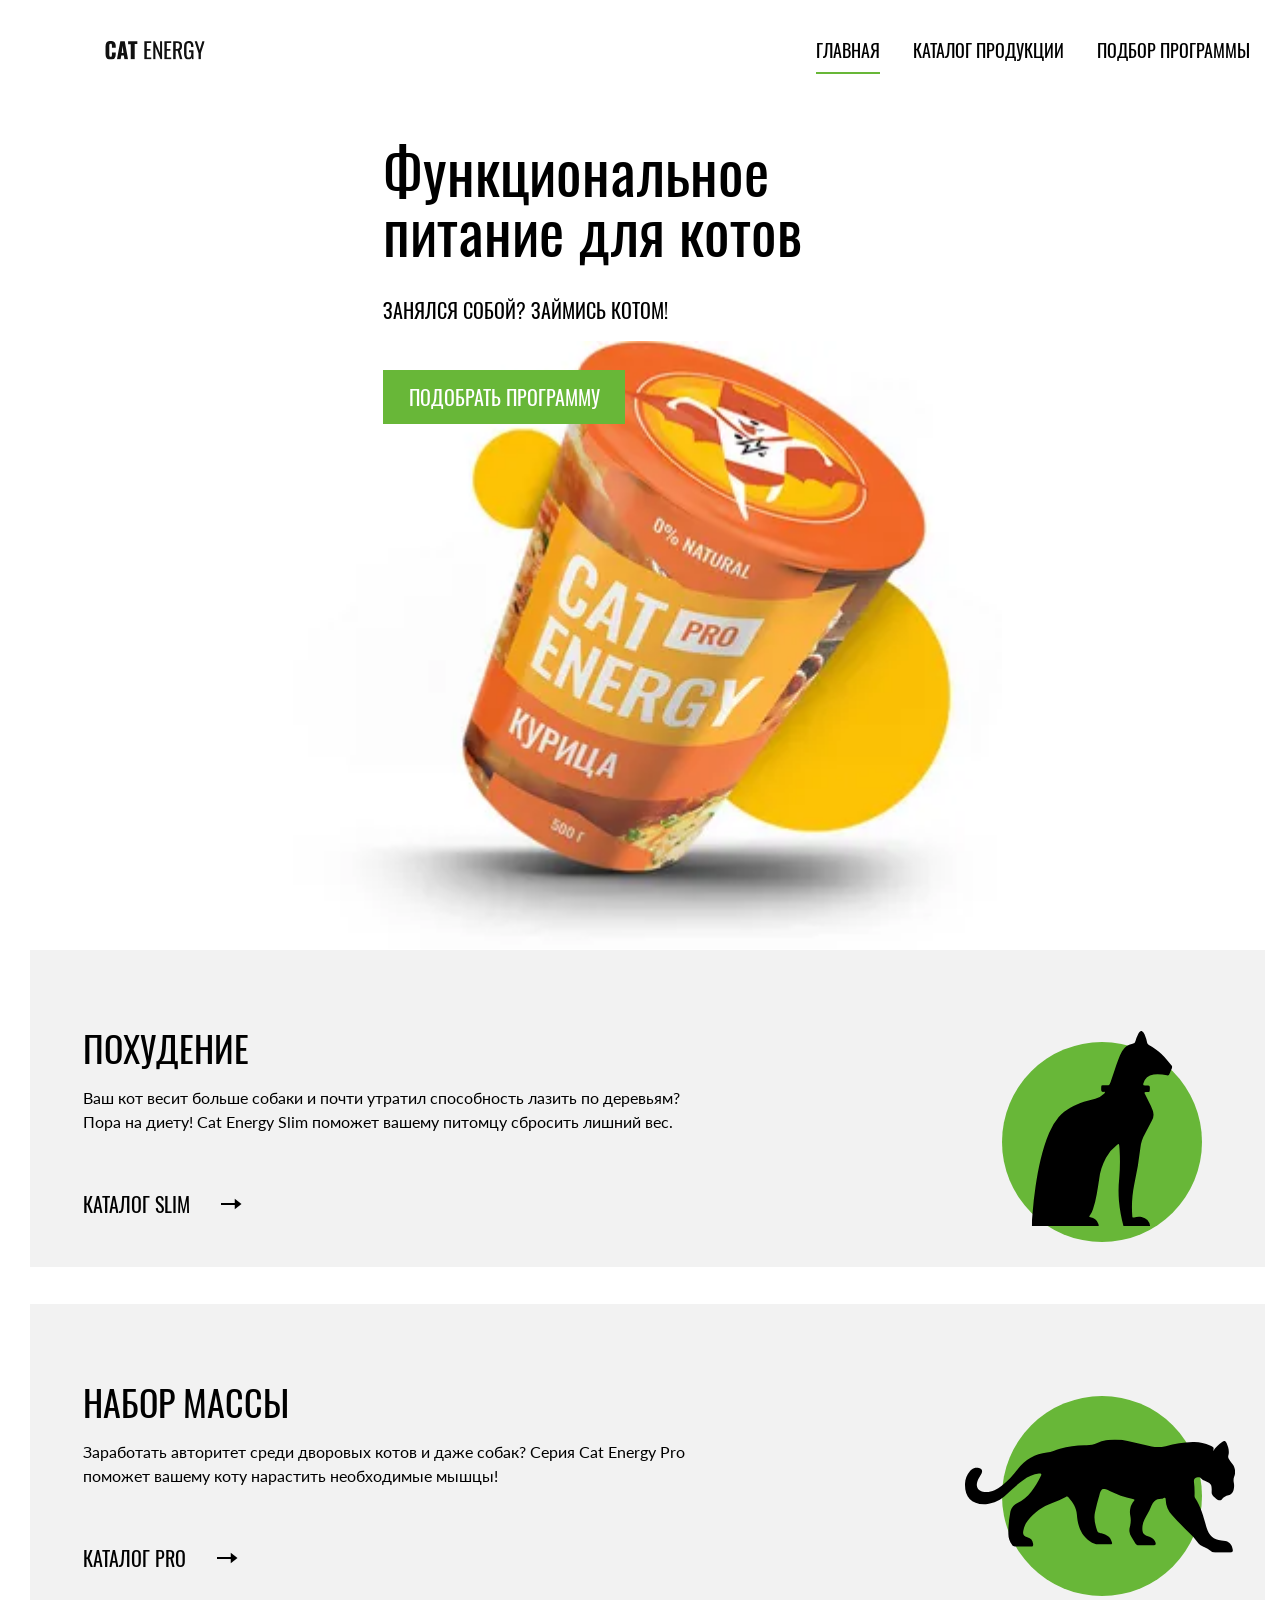
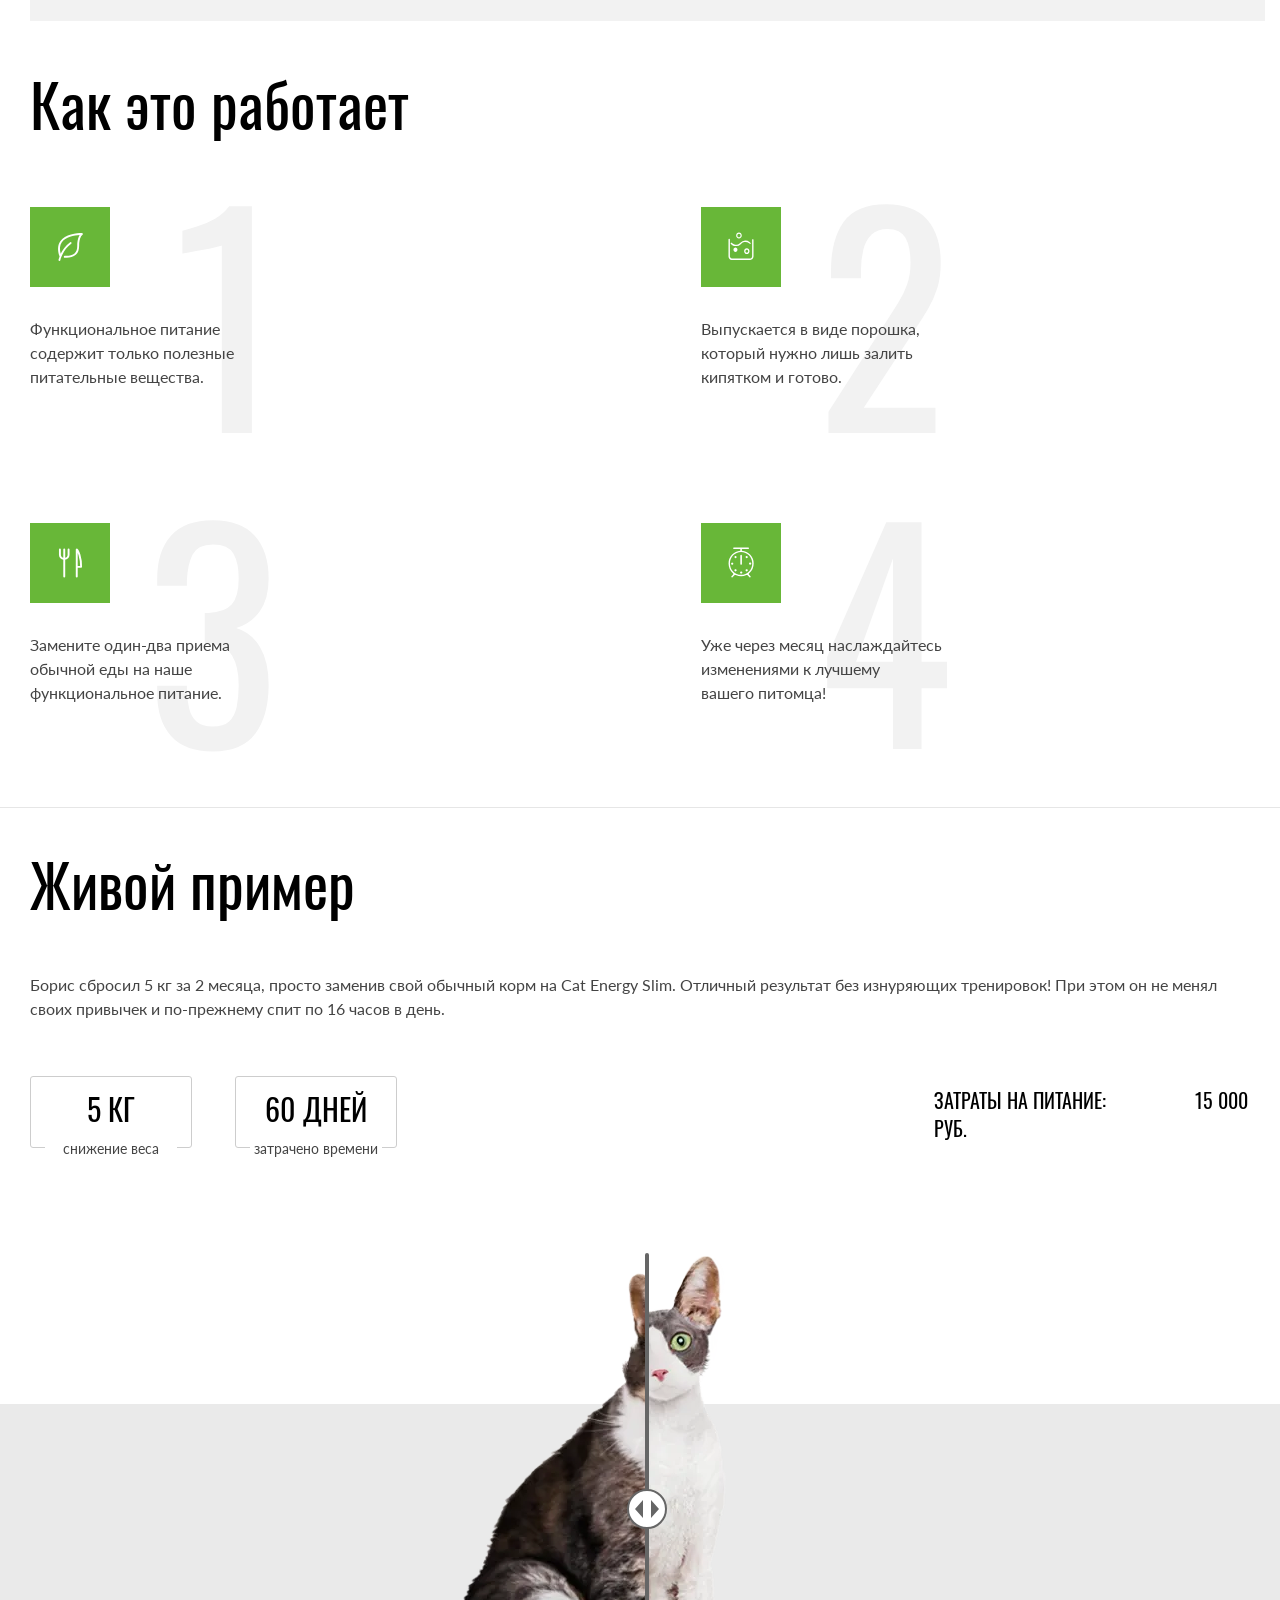
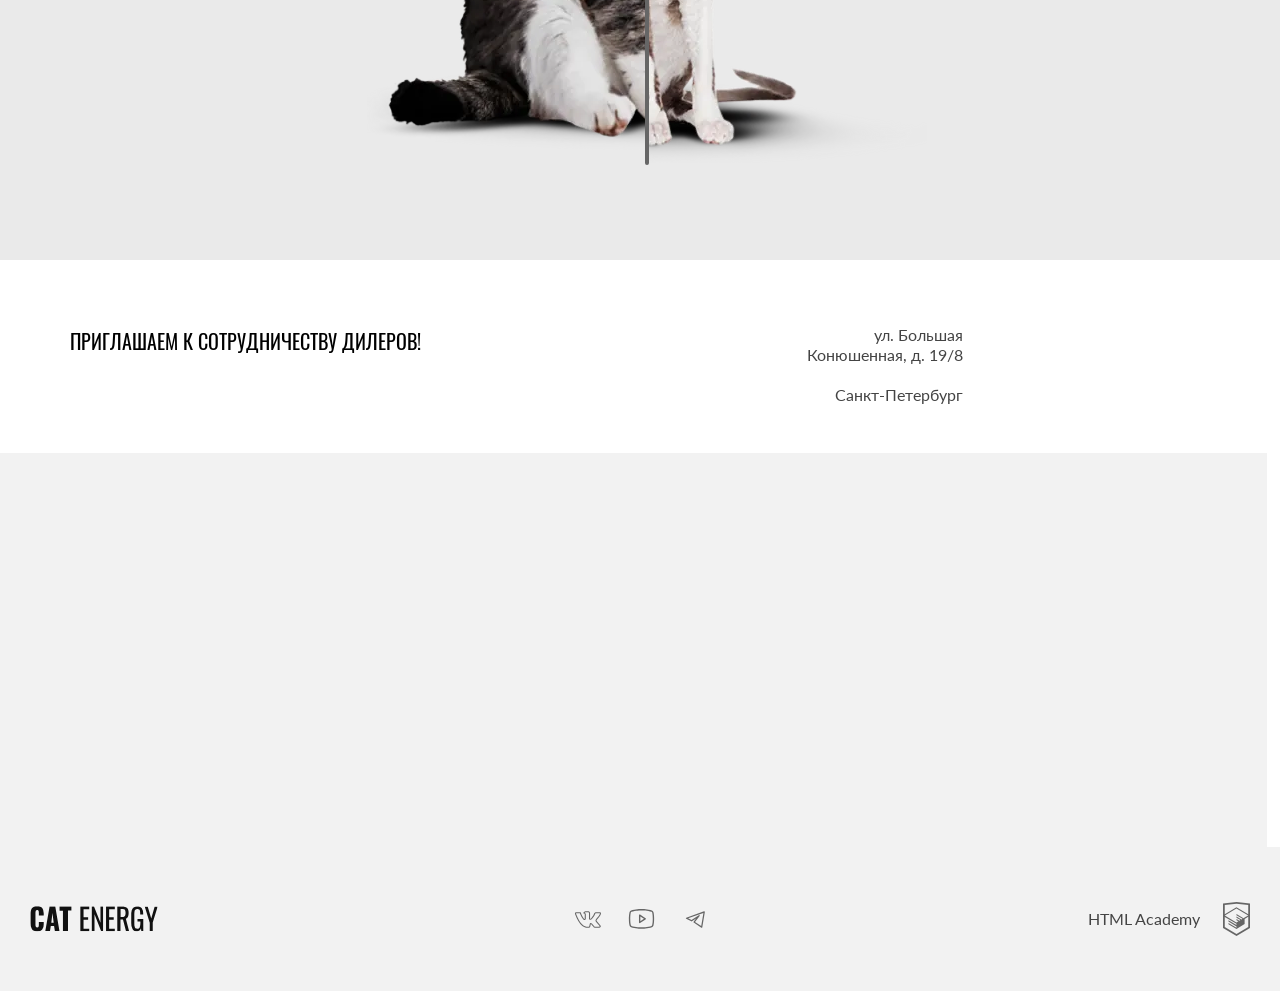
==== commit 1ee92f38: "Deploying to gh-pages from @ Borness/2566059-cat-energy-2@3bbf1f535a4c1fd800202059fdaa27163a9a8fa3 🚀" ====
--- a/index.html
+++ b/index.html
@@ -1 +1 @@
-<!DOCTYPE html><html class="page" lang="ru"><head><meta charset="UTF-8"><title>Кэт энерджи</title><meta name="viewport" content="width=device-width,initial-scale=1"><link rel="stylesheet" href="styles/styles.css"><script src="scripts/index.js" defer="defer"></script><link rel="icon" type="image/x-icon" href="favicon.ico"><link rel="icon" href="favicons/icon.svg" type="image/svg+xml"><link rel="apple-touch-icon" href="favicons/apple.png"><link rel="manifest" href="manifest.webmanifest"></head><body class="page__body"><header class="main-header"><div class="main-header__wrapper"><a class="main-header__logo-link logo" href="catalog.html"><picture><source media="(min-width: 1440px)" srcset="images/logo-pic-desktop.svg" width="70" height="59" type="image/svg+xml"><source media="(min-width: 768px)" srcset="images/logo-pic-tablet.svg" width="60" height="50" type="image/svg+xml"><img class="logo__image" src="images/logo-pic-mobile.svg" width="33" height="38" alt="Товарный знак компании."></picture><img class="logo-text" src="images/logo-text.svg" width="101" height="18" alt="Логотип с надписью Cat Energy"></a><nav class="main-navigation"><button class="main-navigation__toggle main-navigation__toggle--closed" type="button"><span class="visually-hidden">Открыть меню/закрыть меню</span></button><div class="main-navigation__wrapper"><ul class="main-navigation__list site-list"><li class="site-list__item site-list__item--active"><a class="site-list__link" href="index.html">Главная</a></li><li class="site-list__item"><a class="site-list__link" href="catalog.html">Каталог продукции</a></li><li class="site-list__item"><a class="site-list__link" href="#">Подбор программы</a></li></ul></div></nav></div></header><main class="main-container"><section class="promo"><div class="promo__container"><h1 class="promo__title">Функциональное<br>питание для котов</h1><p class="promo__description">Занялся собой? Займись котом!</p><div class="promo__image"><picture><source width="552" height="499" type="image/png" media="(min-width: 1440px)" srcset="images/index-eat-desktop@1x.png, images/index-eat-desktop@2x.png 2x"><source width="709" height="609" type="image/png" media="(min-width: 768px)" srcset="images/index-eat-tablet@1x.png, images/index-eat-tablet@2x.png 2x"><img class="promo__image-pic" alt="Баночка кошачьего питания Cat Energy." src="images/index-eat-mobile@1x.png" srcset="images/index-eat-mobile@2x.png 2x" width="280" height="270"></picture></div><a class="promo__button button button--primary" href="#">Подобрать программу</a></div></section><section class="services"><div class="services-container"><h2 class="visually-hidden">Виды программ для котов</h2><ul class="services-program-list"><li class="services__weight-loss services-program"><h3 class="services-program__title">Похудение</h3><p class="services-program__description">Ваш кот весит больше собаки и почти утратил способность лазить по деревьям? Пора на диету! Cat Energy Slim поможет вашему питомцу сбросить лишний вес.</p><a class="services-program__link" href="#">Каталог slim</a></li><li class="services__weight-gain services-program"><h3 class="services-program__title">Набор массы</h3><p class="services-program__description">Заработать авторитет среди дворовых котов и даже собак? Серия Cat Energy Pro поможет вашему коту нарастить необходимые мышцы!</p><a class="services-program__link" href="#">Каталог pro</a></li></ul></div></section><section class="methods"><div class="methods__container"><h2 class="methods__title">Как это работает</h2><ul class="methods__list"><li class="methods__item methods__item--natural">Функциональное питание содержит только полезные питательные вещества.</li><li class="methods__item methods__item--cook">Выпускается в виде порошка, который нужно лишь залить кипятком и готово.</li><li class="methods__item methods__item--nutrition">Замените один-два приема обычной еды на наше функциональное питание.</li><li class="methods__item methods__item--result">Уже через месяц наслаждайтесь изменениями к лучшему вашего&nbsp;питомца!</li></ul></div></section><section class="examples"><div class="examples__container"><h2 class="examples__title">Живой пример</h2><p class="examples__description">Борис сбросил 5 кг за 2 месяца, просто заменив свой обычный корм на Cat Energy Slim. Отличный результат без&nbsp;изнуряющих тренировок! При этом он не менял своих привычек и по-прежнему спит по 16 часов в день.</p><div class="examples__statistics statistics"><ul class="examples__statistics-list"><li class="examples__item"><p class="statistics__index">5 кг</p><p class="statistics__description">снижение веса</p></li><li class="examples__item"><p class="statistics__index">60 дней</p><p class="statistics__description">затрачено времени</p></li></ul></div><p class="examples__price">Затраты на питание: <span class="examples__price-value">15 000 руб.</span></p><div class="examples__slider slider"><div class="examples__slider-fat-cat"><picture><source width="560" height="512" type="image/png" media="(min-width: 1440px)" srcset="images/cat-before-desktop@1x.png, images/cat-before-desktop@2x.png 2x"><source width="560" height="512" type="image/png" media="(min-width: 768px)" srcset="images/cat-before-tablet@1x.png, images/cat-before-tablet@2x.png 2x"><img class="slider__image slider__image--before" alt="Фотография кота до программы." src="images/cat-before-mobile@1x.png" srcset="images/cat-before-mobile@2x.png 2x" width="280" height="256"></picture></div><div class="examples__slider-thin-cat"><picture><source width="560" height="512" type="image/png" media="(min-width: 1440px)" srcset="images/cat-after-desktop@1x.png, images/cat-after-desktop@2x.png 2x"><source width="560" height="512" type="image/png" media="(min-width: 768px)" srcset="images/cat-after-tablet@1x.png, images/cat-after-tablet@2x.png 2x"><img class="slider__image slider__image--after" alt="Фотография кота после программы." src="images/cat-after-mobile@1x.png" srcset="images/cat-after-mobile@2x.png 2x" width="280" height="256"></picture></div><button class="slider__range" type="button"><span class="visually-hidden">Ползунок</span></button></div></div></section><section class="contacts"><div class="contacts__wrapper"><div class="contacts__container"><h2 class="visually-hidden">Наши контакты</h2><p class="contacts__title">Приглашаем к&nbsp;сотрудничеству дилеров!</p><address class="contacts__address">ул. Большая Конюшенная, д. 19/8 <span class="contacts__city">Санкт-Петербург</span></address></div><div class="contacts__map-wrapper"><iframe class="contacts__map" src="https://www.google.com/maps?q=ул.+Большая+Конюшенная,+д.+19%2F8,+Санкт-Петербург&output=embed" width="800" height="362" style="border:0;" allowfullscreen="" loading="lazy" referrerpolicy="no-referrer-when-downgrade"></iframe></div></div></section></main><footer class="main-footer"><div class="main-footer__container"><a class="main-footer__logo logo-text" href="index.html"><img class="logo-text__image-footer" src="images/logo-text.svg" width="128" height="24" alt="Лого с надписью Cat Energy"></a><ul class="main-footer__socials socials"><li class="socials__item"><a class="socials__link socials__link--vk" href="#"><span class="visually-hidden">Вконтакте</span></a></li><li class="main-footer__social-item"><a class="socials__link socials__link--yt" href="#"><span class="visually-hidden">YouTube</span></a></li><li class="main-footer__social-item"><a class="socials__link socials__link--tg" href="#"><span class="visually-hidden">Telegram</span></a></li></ul><a class="main-footer__logo-html logo-html" href="https://htmlacademy.ru/intensive/adaptive"><p class="logo-html__text">HTML Academy</p></a></div></footer></body></html>+<!DOCTYPE html><html class="page" lang="ru"><head><meta charset="UTF-8"><title>Кэт энерджи</title><meta name="viewport" content="width=device-width,initial-scale=1"><link rel="preload" href="fonts/lato/Lato-Regular.woff2" type="font/woff2" as="font" crossorigin="anonymous"><link rel="preload" href="fonts/oswald/oswaldregular.woff2" type="font/woff2" as="font" crossorigin="anonymous"><link rel="stylesheet" href="styles/styles.css"><script src="scripts/index.js" defer="defer"></script><link rel="icon" type="image/x-icon" href="favicon.ico"><link rel="icon" href="favicons/icon.svg" type="image/svg+xml"><link rel="apple-touch-icon" href="favicons/apple.png"><link rel="manifest" href="manifest.webmanifest"></head><body class="page__body"><header class="main-header"><div class="main-header__wrapper"><a class="main-header__logo-link logo" href="catalog.html"><picture><source media="(min-width: 1440px)" srcset="images/logo-pic-desktop.svg" width="70" height="59" type="image/svg+xml"><source media="(min-width: 768px)" srcset="images/logo-pic-tablet.svg" width="60" height="50" type="image/svg+xml"><img class="logo__image" src="images/logo-pic-mobile.svg" width="33" height="38" alt="Товарный знак компании."></picture><img class="logo-text" src="images/logo-text.svg" width="101" height="18" alt="Логотип с надписью Cat Energy"></a><nav class="main-navigation"><button class="main-navigation__toggle main-navigation__toggle--closed" type="button"><span class="visually-hidden">Открыть меню/закрыть меню</span></button><div class="main-navigation__wrapper"><ul class="main-navigation__list site-list"><li class="site-list__item site-list__item--active"><a class="site-list__link" href="index.html">Главная</a></li><li class="site-list__item"><a class="site-list__link" href="catalog.html">Каталог продукции</a></li><li class="site-list__item"><a class="site-list__link" href="#">Подбор программы</a></li></ul></div></nav></div></header><main class="main-container"><section class="promo"><div class="promo__container"><h1 class="promo__title">Функциональное<br>питание для котов</h1><p class="promo__description">Занялся собой? Займись котом!</p><div class="promo__image"><picture><source width="552" height="499" type="image/webp" media="(min-width: 1440px)" srcset="images/index-eat-desktop@1x.webp, images/index-eat-desktop@2x.webp 2x"><source width="709" height="609" type="image/webp" media="(min-width: 768px)" srcset="images/index-eat-tablet@1x.webp, images/index-eat-tablet@2x.webp 2x"><source width="280" height="270" type="image/webp" srcset="images/index-eat-mobile@1x.webp, images/index-eat-mobile@2x.webp 2x"><source width="552" height="499" type="image/png" media="(min-width: 1440px)" srcset="images/index-eat-desktop@1x.png, images/index-eat-desktop@2x.png 2x"><source width="709" height="609" type="image/png" media="(min-width: 768px)" srcset="images/index-eat-tablet@1x.png, images/index-eat-tablet@2x.png 2x"><img class="promo__image-pic" alt="Баночка кошачьего питания Cat Energy." src="images/index-eat-mobile@1x.png" srcset="images/index-eat-mobile@2x.png 2x" width="280" height="270"></picture></div><a class="promo__button button button--primary" href="#">Подобрать программу</a></div></section><section class="services"><div class="services__container"><h2 class="visually-hidden">Виды программ для котов</h2><ul class="services-program-list"><li class="services__weight-loss services-program"><h3 class="services-program__title">Похудение</h3><p class="services-program__description">Ваш кот весит больше собаки и почти утратил способность лазить по деревьям? Пора на диету! Cat Energy Slim поможет вашему питомцу сбросить лишний вес.</p><a class="services-program__link" href="#">Каталог slim</a></li><li class="services__weight-gain services-program"><h3 class="services-program__title">Набор массы</h3><p class="services-program__description">Заработать авторитет среди дворовых котов и даже собак? Серия Cat Energy Pro поможет вашему коту нарастить необходимые мышцы!</p><a class="services-program__link" href="#">Каталог pro</a></li></ul></div></section><section class="methods"><div class="methods__container"><h2 class="methods__title">Как это работает</h2><ul class="methods__list"><li class="methods__item methods__item--natural">Функциональное питание содержит только полезные питательные вещества.</li><li class="methods__item methods__item--cook">Выпускается в виде порошка, который нужно лишь залить кипятком и готово.</li><li class="methods__item methods__item--nutrition">Замените один-два приема обычной еды на наше функциональное питание.</li><li class="methods__item methods__item--result">Уже через месяц наслаждайтесь изменениями к лучшему вашего&nbsp;питомца!</li></ul></div></section><section class="examples"><div class="examples__container"><h2 class="examples__title">Живой пример</h2><p class="examples__description">Борис сбросил 5 кг за 2 месяца, просто заменив свой обычный корм на Cat Energy Slim. Отличный результат без&nbsp;изнуряющих тренировок! При этом он не менял своих привычек и по-прежнему спит по 16 часов в день.</p><div class="examples__statistics statistics"><ul class="examples__statistics-list"><li class="examples__item"><p class="statistics__index">5 кг</p><p class="statistics__description">снижение веса</p></li><li class="examples__item"><p class="statistics__index">60 дней</p><p class="statistics__description">затрачено времени</p></li></ul></div><p class="examples__price">Затраты на питание: <span class="examples__price-value">15 000 руб.</span></p><div class="examples__slider slider"><div class="examples__slider-fat-cat"><picture><source width="560" height="512" type="image/webp" media="(min-width: 768px)" srcset="images/cat-before-tablet-desktop@1x.webp, images/cat-before-tablet-desktop@2x.webp 2x"><source width="280" height="256" type="image/webp" srcset="images/cat-before-mobile@1x.webp, images/cat-before-mobile@2x.webp 2x"><source width="560" height="512" type="image/png" media="(min-width: 1440px)" srcset="images/cat-before-desktop@1x.png, images/cat-before-desktop@2x.png 2x"><source width="560" height="512" type="image/png" media="(min-width: 768px)" srcset="images/cat-before-tablet@1x.png, images/cat-before-tablet@2x.png 2x"><img class="slider__image slider__image--before" alt="Фотография кота до программы." src="images/cat-before-mobile@1x.png" srcset="images/cat-before-mobile@2x.png 2x" width="280" height="256"></picture></div><div class="examples__slider-thin-cat"><picture><source width="560" height="512" type="image/webp" media="(min-width: 768px)" srcset="images/cat-after-tablet-desktop@1x.webp, images/cat-after-tablet-desktop@2x.webp 2x"><source width="280" height="256" type="image/webp" srcset="images/cat-after-mobile@1x.webp, images/cat-after-mobile@2x.webp 2x"><source width="560" height="512" type="image/png" media="(min-width: 1440px)" srcset="images/cat-after-desktop@1x.png, images/cat-after-desktop@2x.png 2x"><source width="560" height="512" type="image/png" media="(min-width: 768px)" srcset="images/cat-after-tablet@1x.png, images/cat-after-tablet@2x.png 2x"><img class="slider__image slider__image--after" alt="Фотография кота после программы." src="images/cat-after-mobile@1x.png" srcset="images/cat-after-mobile@2x.png 2x" width="280" height="256"></picture></div><button class="slider__range" type="button"><span class="visually-hidden">Ползунок</span></button></div></div></section><section class="contacts"><div class="contacts__wrapper"><div class="contacts__container"><h2 class="visually-hidden">Наши контакты</h2><p class="contacts__title">Приглашаем к&nbsp;сотрудничеству дилеров!</p><address class="contacts__address">ул. Большая Конюшенная, д. 19/8 <span class="contacts__city">Санкт-Петербург</span></address></div><div class="contacts__map-wrapper"><iframe class="contacts__map" src="https://www.google.com/maps?q=ул.+Большая+Конюшенная,+д.+19%2F8,+Санкт-Петербург&output=embed" width="800" height="362" style="border:0;" allowfullscreen="" loading="lazy" referrerpolicy="no-referrer-when-downgrade"></iframe></div></div></section></main><footer class="main-footer"><div class="main-footer__container"><a class="main-footer__logo logo-text" href="index.html"><img class="logo-text__image-footer" src="images/logo-text.svg" width="128" height="24" alt="Лого с надписью Cat Energy"></a><ul class="main-footer__socials socials"><li class="socials__item"><a class="socials__link socials__link--vk" href="#"><span class="visually-hidden">Вконтакте</span></a></li><li class="main-footer__social-item"><a class="socials__link socials__link--yt" href="#"><span class="visually-hidden">YouTube</span></a></li><li class="main-footer__social-item"><a class="socials__link socials__link--tg" href="#"><span class="visually-hidden">Telegram</span></a></li></ul><a class="main-footer__logo-html logo-html" href="https://htmlacademy.ru/intensive/adaptive"><p class="logo-html__text">HTML Academy</p></a></div></footer></body></html>
--- a/styles/styles.css
+++ b/styles/styles.css
@@ -1 +1 @@
-*,:before,:after{box-sizing:border-box}img{object-fit:contain;height:auto;margin:auto;display:block}@font-face{font-family:Lato;font-weight:400;font-style:normal;font-display:swap;src:url(../fonts/lato/Lato-Regular.woff2)format("woff2")}@font-face{font-family:Oswald;font-weight:400;font-style:normal;font-display:swap;src:url(../fonts/oswald/oswaldregular.woff2)format("woff2")}.page{height:100%}.page__body{text-transform:none;color:#444;margin:0;font-family:Lato,Arial,sans-serif;font-size:14px;line-height:18px}.main-header__wrapper{position:relative}@media (width>=768px){.main-header__wrapper{justify-content:space-between;align-items:flex-start;margin:25px 30px 0;display:flex}}@media (width>=1440px){.main-header__wrapper{width:1220px;margin:55px auto 0}}@media (width>=768px){.main-navigation{width:65%}}@media (width>=1440px){.main-navigation{width:50%}}.main-navigation__list{flex-wrap:wrap;justify-content:flex-end;gap:10px 33px;display:flex}.main-header{margin:15px}@media (width<=767px){.main-header{margin:12px 0 15px 19px}}@media (width>=768px){.main-header{margin:0}}.logo{align-items:center;gap:15px;text-decoration:none;display:flex}.logo__text{width:101px;height:18px;margin-left:56px}.logo__image:hover,.logo__image:focus{opacity:.8}.logo__image:active{opacity:.6}.logo-text:hover,.logo-text:focus{opacity:.8}.logo-text:active{opacity:.6}.logo-text__image{margin-bottom:20px}@media (width<=767px){.logo-text{margin-left:42px}}@media (width>=768px){.logo-text{width:100px}}@media (width>=1440px){.logo-text{width:118px}}@media (width<=767px){.logo-text__image-footer{margin-top:2px;padding-bottom:18px}}.main-navigation__list{width:100%;margin:0;padding:0;text-decoration:none;list-style:none;display:none;position:relative}@media (width<=767px){.site-list--opened{z-index:1;background-color:#fff;display:block;position:absolute}}@media (width>=768px){.site-list{flex-wrap:wrap;justify-content:flex-end;gap:13px 34px;padding-top:3px;display:flex}}@media (width>=1440px){.site-list{flex-wrap:wrap;justify-content:flex-end;gap:10px 34px;padding-top:8px;display:flex}}.site-list__link{text-transform:uppercase;color:#000;font-family:Oswald,Arial,sans-serif;font-size:20px;font-weight:400;line-height:20px;text-decoration:none;display:block}@media (width<=767px){.site-list__link{padding:22px 20px 24px}}@media (width>=768px){.site-list__link{padding:12px 0;font-size:18px;line-height:20px}}@media (width>=1440px){.site-list__link{color:#fff;padding:12px 0;font-size:20px;line-height:20px}}.main-navigation__toggle{z-index:10;cursor:pointer;background-color:#0000;background-image:url(../icons/stack.svg#menu);background-position:50%;background-repeat:no-repeat;border:0;width:24px;height:24px;position:absolute;top:10px;right:20px}@media (width>=768px){.main-navigation__toggle{display:none}}.main-navigation__toggle:hover,.main-navigation__toggle--opened:hover{opacity:.7}.main-navigation__toggle.main-navigation__toggle--opened{background-image:url(../icons/stack.svg#close)}@media (width>=1440px){.site-list__link--catalog{color:#000}}@media (width<=767px){.logo{justify-content:space-between;width:calc(100% - 44px)}}.site-list__item:hover,.site-list__item:focus{opacity:.6}.site-list__item:active{opacity:.3}.site-list__item--active:after{content:"";background-color:#68b738;height:2px;display:block;bottom:-1px;left:400px;right:370px}@media (width>=1440px){.site-list__item--active:after{background-color:#fff}}.site-list__item--catalog-active:after{content:"";background-color:#68b738;height:2px;display:block}@media (width<=767px){html,body{width:100vw;margin:0;padding:0;overflow-x:hidden}.main-navigation__wrapper{z-index:100;opacity:1;pointer-events:auto;background:#fff;width:100vw;position:fixed;top:66px;left:0;right:0;transform:none}.main-navigation__list{text-align:center;padding-left:0;padding-right:0;display:none}.main-navigation--opened .main-navigation__list{display:block}.site-list__link{text-align:center;padding-left:0;padding-right:0;display:block}.site-list__item--active:after,.site-list__item--catalog-active:after{display:none}.site-list__item{border-top:1px solid #e6e6e6}}@media (width>=768px){.main-navigation__wrapper{min-width:460px}}@media (width<=767px){.promo{background-image:-webkit-linear-gradient(#68b738d9 100%,#fff 100%),-webkit-image-set(url(../images/promo-background@1x.jpg) 1x type("image/jpeg"),url(../images/promo-background@2x.jpg) 2x type("image/jepg"));background-image:linear-gradient(#68b738d9 100%,#fff 100%),image-set("../images/promo-background@1x.jpg" 1x type("image/jpeg"),"../images/promo-background@2x.jpg" 2x type("image/jepg"));background-position:top;background-repeat:no-repeat;background-size:100% 63%,auto 300px,100% 63%}}@media (width>=1440px){.promo:before{content:"";z-index:-1;background-image:linear-gradient(#68b738d9 0% 100%),url(../images/promo-background@1x.jpg),linear-gradient(#343441 50% 100%);background-position:0 0;background-repeat:no-repeat;min-width:50%;min-height:694px;display:block;position:absolute;top:0;left:50%}}@media (width>=1440px) and (resolution>=2dppx){.promo:before{background-image:linear-gradient(#68b738d9 0% 100%),url(../images/promo-background@1x.jpg),linear-gradient(#343441 50% 100%)}}.promo__container{text-align:center;box-sizing:border-box;position:relative}@media (width<=767px){.promo__container{padding:27px 20px 0}}@media (width>=768px){.promo__container{width:694px;margin:0 auto;padding:15px 0 526px}}@media (width>=1440px){.promo__container{width:1220px;margin:0 auto;padding:61px 0 243px}}.promo__title{text-transform:none;color:#000;text-align:center;font-family:Oswald,Arial,sans-serif;font-size:36px;font-weight:400;line-height:36px}@media (width<=767px){.promo__title{margin-bottom:25px}}@media (width>=768px){.promo__title{text-align:left;margin-bottom:40px;padding:0 90px;font-size:60px;line-height:60px}}@media (width>=1440px){.promo__title{padding:0 55% 0 80px}}@media (width<=767px){.promo__title{color:#fff;margin-top:0}}.promo__description{text-transform:uppercase;color:#000;text-align:center;font-family:Oswald,Arial,sans-serif;font-size:14px;font-weight:400;line-height:14px}@media (width<=767px){.promo__description{margin-bottom:29px}}@media (width>=768px){.promo__description{text-align:left;margin-bottom:50px;padding:0 90px;font-size:20px;line-height:20px}}@media (width>=1440px){.promo__description{margin-bottom:52px;padding:0 55% 0 80px}}@media (width<=767px){.promo__description{color:#fff;margin-bottom:33px}}.promo__image{margin:0 auto;display:block}@media (width>=768px){.promo__image{z-index:-1;position:absolute;top:266px;bottom:-1px}}@media (width>=1440px){.promo__image{z-index:1;top:30px;right:221px}}.button{text-transform:uppercase;color:#fff;text-align:center;padding:10px 30px;font-family:Oswald,Arial,sans-serif;font-size:16px;font-weight:400;line-height:20px;text-decoration:none;transition:all .3s;display:block}.button--primary{background-color:#68b738}.button--secondary{color:#fff;background-color:#f2f2f2}.more-catalog__button{border:none;width:100%}.subscribe-form__button{border:none;width:100%;min-height:56px;padding:0;font-size:20px;line-height:26px}@media (width<=767px){.subscribe-form__button{width:276px}}@media (width>=768px){.subscribe-form__button{width:256px}}.button:hover,.button:focus{background-color:#5eaa2f}.button:active{color:#ffffff4d}.main-catalog__card-button{margin-top:30px}.button--secondary:hover,.button--secondary:focus{background-color:#ebebeb}.button--secondary:active{color:#444444b3}.promo__button{box-sizing:border-box;width:100%}@media (width<=767px){.promo__button{padding:10px 50px}}@media (width>=768px){.promo__button{width:242px;margin-left:90px;padding:14px 25px;font-size:20px;line-height:26px}}@media (width>=1440px){.promo__button{width:246px;margin-bottom:1px;margin-left:80px;padding:14px 25px;font-size:20px;line-height:26px}}@media (width<=767px){.promo__button{text-align:center;display:block}}.services-program-list{margin:0;padding:0;text-decoration:none;list-style:none}@media (width>=1440px){.services-program-list{grid-template-columns:1fr 1fr;gap:80px;display:grid}}@media (width<=767px){.services__item{min-height:266px}}@media (width>=768px){.services__item{min-height:372px}}@media (width>=1440px){.services__item{min-height:374px}}@media (width<=767px){.services-container{margin:0 20px 20px;padding-top:20px}}@media (width>=768px){.services-container{padding:0 15px 0 30px}}@media (width>=1440px){.services-container{width:1220px;margin:0 auto 71px;padding:0}}.services-program{background-color:#f2f2f2;margin-top:20px;margin-bottom:20px;position:relative}@media (width<=767px){.services-program{margin-top:0;padding:30px 20px 18px}}@media (width>=768px){.services-program{margin-top:0;margin-bottom:37px;padding:80px 45% 53px 53px}}@media (width>=1440px){.services-program{margin-top:20px;margin-bottom:20px;padding:77px 61px 62px 52px}}.services-program__title{text-transform:uppercase;color:#000;margin:0;font-family:Oswald,Arial,sans-serif;font-size:24px;font-weight:400;line-height:37px}@media (width<=767px){.services-program__title{margin-bottom:29px}}@media (width>=768px){.services-program__title{margin-bottom:20px;font-size:36px;line-height:36px}}@media (width>=1440px){.services-program__title{margin-bottom:73px;padding-left:162px}}@media (width<=767px){.services-program__title{margin-bottom:29px;padding-left:69px}}.services-program__description{color:#000}@media (width<=767px){.services-program__description{margin-bottom:44px}}@media (width>=768px){.services-program__description{max-width:700px;margin-bottom:60px;font-size:16px;line-height:24px}}@media (width>=1440px){.services-program__description{max-width:700px;margin-bottom:35px;font-size:16px;line-height:24px}}@media (width<=767px){.services-program__description:after{content:"";background-color:#d9d9d9;width:90%;height:1px;position:absolute;bottom:55px;left:20px}}.services-program__link{text-transform:uppercase;color:#000;align-items:center;gap:25px;font-family:Oswald,Arial,sans-serif;font-size:16px;font-weight:400;line-height:16px;text-decoration:none;list-style:none;display:flex}@media (width>=768px){.services-program__link{gap:31px;font-size:20px;line-height:20px}}.services-program__link:active{opacity:.3}.services-program__link:after{content:"";background-image:url(../icons/stack.svg#arrow);background-position:-8px;background-repeat:no-repeat;background-size:cover;width:33px;height:12px;transition:all .3s linear;display:block}@media (width>=768px){.services-program__link:after{font-size:20px;line-height:20px}}.services-program__link:hover:after{background-position:-4px}.services-program__link:after:active{opacity:.3}.services__weight-loss:before{content:"";background-color:#68b738;border-radius:50%;display:block;position:absolute}@media (width>=767px){.services__weight-loss:before{width:200px;height:200px;top:92px;right:63px}}@media (width>=1439px){.services__weight-loss:before{width:100px;height:100px;top:49px;left:54px}}@media (width<=767px){.services__weight-loss:before{width:50px;height:50px;top:20px;left:20px}}.services__weight-loss:after{content:"";background-image:url(../icons/stack.svg#cat-slim);background-position:50%;background-repeat:no-repeat;display:block;position:absolute}@media (width>=767px){.services__weight-loss:after{width:200px;height:195px;top:81px;right:63px}}@media (width>=1439px){.services__weight-loss:after{width:96px;height:100px;top:41px;left:54px}}@media (width<=767px){.services__weight-loss:after{width:50px;height:50px;top:20px;left:20px}}.services__weight-gain:before{content:"";background-color:#68b738;border-radius:50%;display:block;position:absolute}@media (width>=767px){.services__weight-gain:before{width:200px;height:200px;top:92px;right:63px}}@media (width>=1439px){.services__weight-gain:before{width:100px;height:100px;top:49px;left:54px}}@media (width<=767px){.services__weight-gain:before{width:50px;height:50px;top:20px;left:20px}}.services__weight-gain:after{content:"";background-image:url(../icons/stack.svg#cat-pro);background-position:50%;background-repeat:no-repeat;display:block;position:absolute}@media (width>=767px){.services__weight-gain:after{width:270px;height:200px;top:92px;right:30px}}@media (width>=1439px){.services__weight-gain:after{width:133px;height:100px;top:45px;left:34px}}@media (width<=767px){.services__weight-gain:after{width:60px;height:60px;top:20px;left:15px}}.methods__title{text-transform:none;color:#000;font-family:Oswald,Arial,sans-serif;font-size:36px;font-weight:400;line-height:40px}@media (width<=767px){.methods__title{margin-top:23px;margin-bottom:39px}}@media (width>=768px){.methods__title{margin-bottom:32px;font-size:60px;font-weight:400;line-height:64px}}@media (width>=1440px){.methods__title{margin-bottom:48px;font-size:60px;font-weight:400;line-height:26px}}.methods__list{margin:0;padding:0;text-decoration:none;list-style:none}@media (width>=768px){.methods__list{grid-template-columns:55% 45%;row-gap:37px;display:grid}}@media (width>=1440px){.methods__list{grid-template-columns:324px 325px 325px 246px}}.methods__item{position:relative}@media (width<=767px){.methods__item{gap:20px;display:flex}}@media (width>=768px){.methods__item{counter-increment:methods__item 1;max-width:250px;padding-top:40px;padding-bottom:57px;font-size:16px;line-height:24px}}@media (width>=1440px){.methods__item{padding-bottom:0}}.methods__item:after{content:counter(methods__item);color:#f2f2f2;z-index:-1;font-family:Oswald,arial,sans-serif;font-size:280px;line-height:280px;position:absolute;top:0;right:0}@media (width>=768px){.methods__item:after{display:block}}@media (width<=767px){.methods__item:after{display:none}}.methods__item:before{content:"";background-color:#68b738;background-position:50%;background-repeat:no-repeat;flex-shrink:0;width:80px;height:80px;margin-bottom:30px;display:block}@media (width<=767px){.methods__item:before{width:60px;height:60px;margin-bottom:21px}}.methods__item--natural:before{background-image:url(../icons/stack.svg#natural-icon);background-size:30px 32px}.methods__item--cook:before{background-image:url(../icons/stack.svg#cook-icon);background-size:26px 29px}.methods__item--nutrition:before{background-image:url(../icons/stack.svg#nutrition-icon);background-size:25px 30px}.methods__item--result:before{background-image:url(../icons/stack.svg#result-icon);background-size:26px 31px}@media (width<=767px){.methods__container{margin:0 20px}}@media (width>=768px){.methods__container{border-bottom:1px solid #e6e6e6;padding:0 30px 45px}}@media (width>=1440px){.methods__container{border-bottom:1px solid #fff;width:1220px;margin:0 auto;padding:0 0 100px}}@media (width<=767px){.examples__container{padding:21px 20px 40px}}@media (width>=768px){.examples__container{padding:45px 30px 101px}}@media (width>=1440px){.examples__container{width:1220px;margin:-26px auto 0;padding:0}}.examples__title{text-transform:none;color:#000;font-family:Oswald,Arial,sans-serif;font-size:36px;font-weight:400;line-height:40px}@media (width<=767px){.examples__title{margin-bottom:40px}}@media (width>=768px){.examples__title{margin-top:0;margin-bottom:60px;font-size:60px;line-height:60px}}@media (width>=1440px){.examples__title{margin-top:50px;margin-bottom:146px;font-size:60px;line-height:60px}}.examples__price{text-transform:uppercase;color:#000;gap:150px;font-family:Oswald,Arial,sans-serif;font-size:21px;font-weight:400;line-height:20px;display:flex}@media (width>=768px){.examples__price{gap:0;min-width:708px;margin-top:-80px;margin-left:50px;padding-bottom:85px;padding-left:70%;font-size:20px;line-height:28px;display:block}}@media (width>=1440px){.examples__price{margin-top:0;margin-bottom:0;margin-left:0;padding-left:0;font-size:21px;line-height:20px;display:flex}}@media (width<=767px){.examples__price{text-align:center;margin-bottom:25px;font-size:14px;line-height:12px;display:block}}.examples__item{text-decoration:none;list-style:none}.examples__description{margin:0}@media (width<=767px){.examples__description{margin-bottom:20px}}@media (width>=768px){.examples__description{min-width:708px;margin-bottom:55px;font-size:16px;line-height:24px}}@media (width>=1440px){.examples__description{min-width:100px;max-width:436px;min-height:72px;margin-bottom:69px;font-size:16px;line-height:24px}}@media (width>=768px){.examples__statistics{grid-template-columns:1fr 1fr;align-items:center;max-width:800px;display:grid}}@media (width>=1440px){.examples__statistics{margin-bottom:42px}}@media (width<=767px){.examples__statistics-list{gap:30px;margin:0;padding:0;display:flex}}@media (width>=1440px){.examples__statistics-list{gap:43px;margin:0;padding:0;display:flex}}@media (width>=768px){.examples__statistics-list{gap:43px;margin:0;padding:0;display:flex}}.examples{position:relative}@media (width>=768px){.examples{background-image:linear-gradient(0deg,#eaeaea 456px,#fff 456px 100%)}}@media (width>=1440px){.examples{background-image:linear-gradient(#fff 136px,#eaeaea 136px 100%)}}@media (width<=767px){.examples{background-image:linear-gradient(#fff 5%,#eaeaea 1%)}}@media (width>=768px){.examples__slider{width:560px;margin:auto;top:6px;left:7px}}@media (width>=1440px){.examples__slider{position:absolute;top:0;left:auto;right:102px}}@media (width<=767px){.examples__slider{width:280px;margin:0 auto}}.slider{grid-template-columns:50% 50%;display:grid}@media (width<=767px){.slider{position:relative}}@media (width>=768px){.slider{position:relative}}@media (width>=1440px){.slider{position:absolute}}.examples__slider-fat-cat,.examples__slider-thin-cat{overflow:hidden}.slider__image{max-width:inherit;display:block}.slider__image--after{transform:translate(-50%)}.slider__range{color:#666;background-color:currentColor;border:none;border-radius:2px;width:4px;height:100%;padding:0;transition:all .3s;position:absolute;top:0;left:50%;transform:translate(-50%)}@media (width>=1440px){.slider__range{top:0}}.slider__range:hover,.slider__range:focus{color:#68b738}.slider__range:active{opacity:.6}.slider__range:after{cursor:grab;content:"";background-color:currentColor;width:40px;height:40px;position:absolute;top:50%;left:50%;transform:translate(-50%)translateY(-50%);-webkit-mask-image:url(../icons/stack.svg#slider-icon);mask-image:url(../icons/stack.svg#slider-icon);-webkit-mask-position:50%;mask-position:50%;-webkit-mask-size:24px 18px;mask-size:24px 18px;-webkit-mask-repeat:no-repeat;mask-repeat:no-repeat}.slider__range:before{content:"";background-color:#fff;border:2px solid;border-radius:50%;width:40px;height:40px;position:absolute;top:50%;left:50%;transform:translate(-50%)translateY(-50%)}@media (width<=767px){.examples__price-value{margin-left:0;position:relative}}@media (width>=768px){.examples__price-value{margin-left:84px}}@media (width>=1440px){.examples__price-value{margin-left:56px}}.statistics__index{text-transform:uppercase;color:#000;text-align:center;box-sizing:border-box;border:1px solid #cdcdcd;border-radius:3px;margin:0;padding:14px 15px;font-family:Oswald,Arial,sans-serif;font-size:24px;font-weight:400;line-height:24px}@media (width<=767px){.statistics__index{width:124px;min-height:56px}}@media (width>=768px){.statistics__index{width:162px;min-height:72px;font-size:30px;line-height:36px}}.statistics__description{color:#444;text-align:center;margin:0 15px;font-size:14px;line-height:18px;position:relative}@media (width<=767px){.statistics__description{background-color:#eaeaea;width:min-content;padding:0 20px;font-size:12px;line-height:12px;top:-9px}}@media (width>=768px){.statistics__description{background-color:#fff;width:auto;top:-8px}}@media (width>=1440px){.statistics__description{background-color:#eaeaea;top:-11px}}.slider-range{position:relative}.contacts__title{text-transform:uppercase;color:#000;font-family:Oswald,Arial,sans-serif;font-size:16px;font-weight:400;line-height:20px}@media (width<=767px){.contacts__title{margin-top:0}}@media (width>=768px){.contacts__title{font-size:20px;line-height:26px}}.contacts__address{color:#444;font-style:normal;line-height:20px}@media (width>=768px){.contacts__address{text-align:right;width:173px;padding-top:17px;padding-left:6px;font-size:16px}}@media (width>=1440px){.contacts__address{text-align:left;width:163px;padding-top:17px;padding-left:6px;font-size:16px}}.contacts__map{border:none;min-height:390px;display:block}@media (width>=768px){.contacts__map{width:100%;min-height:394px}}@media (width>=1440px){.contacts__map{width:100%}}@media (width<=767px){.contacts__map{width:100%}}.contacts__map-wrapper{background:#f2f2f2;grid-area:1/1/4/4;width:100vw;margin-left:-51vw;margin-right:-50vw;position:relative;left:50%;right:50%}@media (width<=768px){.contacts__map-wrapper{width:100%;margin-left:0;margin-right:0;left:0}}@media (width>=1440px){.contacts__wrapper{grid-template-rows:95px 1fr 106px;grid-template-columns:1fr 1220px 1fr;display:grid}}@media (width<=768px){.contacts__wrapper{display:block}}@media (width<=767px){.contacts__wrapper{display:block}}.contacts__container{grid-template-columns:1fr 1fr;display:grid}@media (width<=767px){.contacts__container{min-height:60px;padding:26px 20px 0}}@media (width>=768px){.contacts__container{column-gap:300px;min-height:80px;padding:48px 70px}}@media (width>=1440px){.contacts__container{box-sizing:border-box;z-index:1;background-color:#fff;grid-area:2/2/2/2;align-self:center;column-gap:90px;width:565px;height:190px;padding:32px 81px}}.contacts--dark{background-color:#f2f2f2}.contacts__city{margin-top:20px;display:block}@media (width<=767px){.contacts__city{text-align:left;margin-top:0}}@media (width>=768px){.contacts__city{text-align:right}}@media (width>=1440px){.contacts__city{text-align:left}}.main-footer{background-color:#f2f2f2}@media (width<=767px){.main-footer{min-height:240px;padding:0 20px}}@media (width>=768px){.main-footer{padding:55px 30px}}@media (width>=1440px){.main-footer{padding:66px 104px}}.main-footer__socials{flex-wrap:wrap;justify-content:center;gap:26px;margin:0;text-decoration:none;list-style:none;display:flex}@media (width<=767px){.main-footer__socials{border-top:1px solid #d9d9d9;border-bottom:1px solid #d9d9d9;margin-bottom:20px;padding:20px 0}}@media (width>=768px){.main-footer__socials{width:50%;margin-left:25px}}@media (width>=1440px){.main-footer__socials{margin-left:0}}.socials__link{color:#666;width:28px;height:22px;display:block}.socials__link:before{width:100%;height:100%;display:block;-webkit-mask-position:50%;mask-position:50%;-webkit-mask-repeat:no-repeat;mask-repeat:no-repeat}.socials__link:hover,.socials__link:focus{color:#68b738}.socials__link:active{opacity:.3}.socials__link--vk:before{content:"";background-color:currentColor;width:100%;height:100%;display:block;-webkit-mask-image:url(../icons/stack.svg#icon-vk);mask-image:url(../icons/stack.svg#icon-vk);-webkit-mask-position:50%;mask-position:50%;-webkit-mask-size:27px 22px;mask-size:27px 22px;-webkit-mask-repeat:no-repeat;mask-repeat:no-repeat}.socials__link--yt:before{content:"";background-color:currentColor;width:100%;height:100%;display:block;-webkit-mask-image:url(../icons/stack.svg#icon-yt);mask-image:url(../icons/stack.svg#icon-yt);-webkit-mask-position:50%;mask-position:50%;-webkit-mask-size:27px 20px;mask-size:27px 20px;-webkit-mask-repeat:no-repeat;mask-repeat:no-repeat}.socials__link--tg:before{content:"";background-color:currentColor;width:100%;height:100%;display:block;-webkit-mask-image:url(../icons/stack.svg#icon-tg);mask-image:url(../icons/stack.svg#icon-tg);-webkit-mask-position:50%;mask-position:50%;-webkit-mask-size:27px 22px;mask-size:27px 22px;-webkit-mask-repeat:no-repeat;mask-repeat:no-repeat}@media (width>=768px){.main-footer__container{flex-wrap:wrap;justify-content:space-between;align-items:center;min-width:708px;display:flex}}@media (width>=1440px){.main-footer__container{width:1220px;margin:0 auto}}.main-footer__logo-html{justify-content:space-between;align-items:center;display:flex}.logo-html__text{margin:0;padding:0 23px 0 0}.logo-html{text-decoration:none;list-style:none}.logo-html__text{color:#444;font-size:16px;line-height:20px}.logo-html:after{content:"";background-color:#666;width:27px;height:34px;display:block;-webkit-mask-image:url(../icons/stack.svg#logo-html);mask-image:url(../icons/stack.svg#logo-html);-webkit-mask-repeat:no-repeat;mask-repeat:no-repeat}.logo-html:focus:after,.logo-html:hover:after{background-color:#68b738}.logo-html:active:after,.logo-html__text:active{opacity:.3}.main-catalog__title{text-transform:none;color:#000;margin:0;font-family:Oswald,Arial,sans-serif;font-size:36px;font-weight:400;line-height:36px}@media (width<=767px){.main-catalog__title{margin-bottom:41px}}@media (width>=768px){.main-catalog__title{margin-bottom:84px;font-size:60px;line-height:60px}}.main-catalog__card-list{padding-left:0;text-decoration:none;list-style:none}@media (width<=767px){.main-catalog__card-list{width:100%}}.main-catalog__card-list--mobile{display:none}.main-catalog__card-list--desktop{display:block}@media (width<=767px){.main-catalog__info .main-catalog__card-list--mobile{grid-template-columns:1fr 1fr;gap:4px 10px;width:100%;margin:0;padding:0;display:grid}.main-catalog__info .main-catalog__card-list--desktop{display:none}.main-catalog__card-item{text-align:left;padding:0;font-size:12px;line-height:16px;display:block}}@media (width>=768px){.main-catalog__info .main-catalog__card-list--mobile{display:none}.main-catalog__info .main-catalog__card-list--desktop{border:none;width:100%;margin:0 0 20px;padding:0;display:block}.main-catalog__card-item{text-align:left;border-bottom:1px solid #e6e6e6;padding:14px 0;font-size:16px;line-height:20px;display:block}.main-catalog__card-item p{margin:0;display:inline-block}.main-catalog__card-item p:first-child{color:#222;width:50%;font-weight:400}.main-catalog__card-item p:last-child{color:#444;text-align:right;width:50%}}.main-catalog__list{margin:0;padding:0;text-decoration:none;list-style:none}@media (width>=768px){.main-catalog__list{grid-template-columns:1fr 1fr;gap:60px;display:grid}}@media (width>=1440px){.main-catalog__list{grid-template-columns:1fr 1fr 1fr 1fr;gap:68px 80px}}@media (width<=767px){.main-catalog{padding:27px 20px 0}}@media (width>=768px){.main-catalog{padding:65px 30px 40px}}@media (width>=1440px){.main-catalog{width:1220px;margin:74px auto 40px;padding:0}}@media (width>=768px){.main-catalog__item{min-width:325px;min-height:510px;padding:10px 37px 40px;position:relative}}@media (width>=1440px){.main-catalog__item{flex-direction:column;min-width:100px;max-width:245px;height:100%;max-height:510px;padding:10px 40px 40px}}@media (width<=767px){.main-catalog__item{border-top:1px solid #ebebeb;border-bottom:1px solid #ebebeb;flex-wrap:wrap;justify-content:space-between;padding:20px 20px 24px}}.main-catalog__item:after{content:"";z-index:-1;background-color:#f2f2f2;height:410px;position:absolute;bottom:0;left:0;right:0}@media (width<=767px){.main-catalog__item:after{background-color:#fff}}@media (width>=768px){.main-catalog__item:after{height:410px}}@media (width>=1440px){.main-catalog__item:after{height:425px}}.more-catalog:after{content:"";z-index:-1;background-color:#fff;height:430px;position:absolute;bottom:0;left:0;right:0}.more-catalog{text-align:center;padding:131px 37px 40px;box-shadow:inset 0 0 0 2px #f2f2f2}@media (width<=767px){.more-catalog{padding:17px 0 15px;box-shadow:inset 0 0 #f2f2f2}}.main-catalog__card-item{justify-content:space-between;align-items:center;padding:4px 0;display:flex}@media (width>=768px){.main-catalog__card-item{border-bottom:1px solid #cdcdcd;padding-top:4px;padding-bottom:5px}}@media (width>=1440px){.main-catalog__card-item{padding-bottom:8px}}@media (width<=767px){.main-catalog__card-item{flex-wrap:wrap;justify-content:space-between;font-size:12px;line-height:16px;display:flex}.product{display:flex}.main-catalog__item.product{background:#fff;border-top:1px solid #ebebeb;border-bottom:1px solid #ebebeb;flex-direction:column;align-items:stretch;padding:20px 0 24px;display:flex}.main-catalog__top-row{flex-direction:row;align-items:stretch;width:100%;min-height:124px;display:flex}.main-catalog__image-link{flex:0 0 84px;justify-content:flex-start;align-items:stretch;height:100%;display:flex}.main-catalog__image-card{object-fit:contain;width:140px;height:100%;display:block}.main-catalog__info{flex-direction:column;flex:auto;justify-content:flex-start;display:flex}.main-catalog__item-link{margin-bottom:14px;display:block}.main-catalog__item-title{text-align:left;text-transform:uppercase;margin:0;font-size:16px;font-weight:400;line-height:20px}.main-catalog__card-list{grid-template-columns:1fr 1fr;gap:4px 10px;width:100%;margin:0;padding:0;display:grid}.main-catalog__card-item{text-align:left;padding:0;font-size:12px;line-height:13px;display:block}.main-catalog__card-button{box-sizing:border-box;width:100%;min-width:100%;margin:0;padding:10px 0;font-size:16px;line-height:20px;position:static}}.main-catalog__item-link{text-decoration:none;list-style:none}.main-catalog__item-title{text-transform:none;color:#000;text-transform:uppercase;min-height:40px;margin:0;font-family:Oswald,Arial,sans-serif;font-size:16px;font-weight:400;line-height:20px}@media (width<=767px){.main-catalog__item-title{width:70%}}@media (width>=767px){.main-catalog__item-title{margin-bottom:41px;padding:0 20px}}@media (width>=768px){.main-catalog__item-title{text-align:center;width:75%;margin:20px auto 15px;font-size:20px;line-height:26px}}@media (width>=1440px){.main-catalog__item-title{width:100%;margin-top:9px;margin-bottom:20px;padding:0 16px;line-height:25px}}.main-catalog__card-price{text-align:right}@media (width<=767px){.main-catalog__card-price{font-size:12px;line-height:13px}}.main-catalog__image-card:hover,.main-catalog__image-card:focus{opacity:.7;transition:all .3s}.main-catalog__image-card:active{opacity:.3;transition:all .3s}.main-catalog__item-title:hover,.main-catalog__item-title:focus{opacity:.5;transition:all .3s}.main-catalog__item-title:active{opacity:.3;transition:all .3s}.more-catalog__title{text-transform:none;color:#000;text-align:center;width:85%;margin:0 15px;font-family:Oswald,Arial,sans-serif;font-size:20px;font-weight:400;line-height:24px}@media (width<=767px){.more-catalog__title{width:88%;font-size:16px}}@media (width>=768px){.more-catalog__title{width:71%;padding-left:40px}}@media (width>=1440px){.more-catalog__title{width:85%;padding-left:0}}.more-catalog__button{color:#444}.more-catalog__info{margin-bottom:100px;font-size:16px;line-height:18px}@media (width<=767px){.more-catalog__info{margin-top:5px;margin-bottom:20px;font-size:12px}}@media (width>=768px){.more-catalog__info{width:85%;margin-top:21px;margin-bottom:84px;padding-left:35px;font-size:16px;line-height:18px}}@media (width>=1440px){.more-catalog__info{width:100%;margin-top:22px;margin-bottom:92px;padding-left:0}}.more-catalog__title:before{content:"";background:url(../icons/stack.svg#more);height:60px;margin-bottom:41px;display:block}@media (width<=767px){.more-catalog__title:before{height:30px;margin-bottom:23px}}@media (width>=768px){.more-catalog__title:before{height:70px;margin-bottom:45px}}@media (width>=1440px){.more-catalog__title:before{height:60px;margin-bottom:38px}}.additional-products__title{text-transform:none;color:#000;background-color:#fff;width:100%;font-family:Oswald,Arial,sans-serif;font-size:24px;font-weight:400;line-height:24px;position:relative}@media (width<=767px){.additional-products__title{width:-moz-fit-content;width:fit-content;margin-bottom:36px;margin-left:20px;padding-right:40px;box-shadow:-40px 0 #fff}}@media (width>=768px){.additional-products__title{width:382px;padding-left:40px;font-size:32px;line-height:42px}}@media (width>=1440px){.additional-products__title{width:420px;margin-bottom:71px;padding-left:0;font-size:40px;line-height:32px}}.additional-products__title:after{content:"";z-index:-1;background-color:#68b738;width:100vw;height:2px;position:absolute;top:50%;right:0;transform:translateY(-50%);box-shadow:100vw 0 #68b738}@media (width<=767px){.additional-products__title:after{box-shadow:100vw 0 #68b738}}@media (width>=768px){.additional-products__title:after{padding-left:40px;font-size:32px;line-height:32px}}.additional-products__name{text-transform:none;color:#000;text-transform:uppercase;margin:0;font-family:Oswald,Arial,sans-serif;font-size:20px;font-weight:400;line-height:20px}@media (width<=767px){.additional-products__name{margin-bottom:0;font-size:16px}}@media (width>=768px){.additional-products__name{align-items:center;width:50%;padding-bottom:5px;font-size:20px;line-height:20px;display:flex}}@media (width>=1440px){.additional-products__name{width:325px}}.additional-products__item{border-bottom:1px solid #cdcdcd;line-height:14px;text-decoration:none;list-style:none}.additional-products__item:first-child{border-top:1px solid #cdcdcd}@media (width<=767px){.additional-products__item{margin-right:20px;padding-top:12px;padding-bottom:13px}}@media (width>=768px) and (width<=1439px){.additional-products__item{border-left:1px solid #cdcdcd;border-right:1px solid #cdcdcd;flex-wrap:wrap;row-gap:24px;padding:26px 38px 28px;display:flex}}@media (width>=768px){.additional-products__item{border-left:1px solid #cdcdcd;border-right:1px solid #cdcdcd;flex-wrap:wrap;row-gap:0;padding:27px 20px 20px 37px;display:flex}}@media (width>=1440px){.additional-products__item{border-left:0;border-right:0;flex-wrap:wrap;justify-content:flex-end;align-items:center;padding:10px 0 9px;display:flex}}@media (width<=767px){.additional-products__list{margin-bottom:35px}}@media (width>=768px) and (width<=1439px){.additional-products__list{margin-bottom:70px}}@media (width<=767px){.additional-products__list{padding-left:20px}}@media (width>=768px){.additional-products__list{margin-bottom:80px;padding-top:34px;padding-left:0}}@media (width>=1440px){.additional-products__list{flex-grow:1;margin-bottom:14px;margin-right:80px;padding-top:0;padding-left:0}}@media (width<=767px){.additional-products{padding-top:12px;padding-bottom:18px}}@media (width>=768px) and (width<=1439px){.additional-products{border-left:1px solid #cdcdcd;border-right:1px solid #cdcdcd;flex-wrap:wrap;row-gap:25px;padding:26px 38px 28px;display:flex}}@media (width>=768px){.additional-products{padding:0 28px}}.additional-products__button{width:100%;height:40px;padding-top:10px;padding-bottom:10px}@media (width>=768px){.additional-products__button{width:100%}}@media (width>=1440px){.additional-products__button{width:244px;margin-left:auto}}.additional-products__price{width:140px;font-size:16px;line-height:20px}@media (width<=767px){.additional-products__price{text-align:right;margin-top:7px}}@media (width>=768px){.additional-products__price{text-align:right;width:91px;font-size:16px;line-height:20px}}@media (width>=1440px){.additional-products__price{text-align:justify;width:155px;padding-left:114px;font-size:16px;line-height:20px}}.additional-products__weight{width:131px;margin-top:0;font-size:14px;line-height:20px}@media (width<=767px){.additional-products__weight{margin-top:7px;line-height:20px}}@media (width>=768px){.additional-products__weight{text-align:right;width:221px;margin-top:13px;font-size:16px;line-height:20px}}@media (width>=1440px){.additional-products__weight{text-align:left;width:131px;margin-top:13px;font-size:16px;line-height:20px}}@media (width>=768px){.additional-products__container{width:100%}}@media (width>=1440px){.additional-products__container{flex-wrap:wrap;width:1220px;margin:0 auto;padding:0 0 6px;display:flex}}@media (width<=767px){.additional-product__wrapper{justify-content:space-between;align-items:center;display:flex}}@media (width>=768px){.additional-product__wrapper{align-items:center;min-width:318px;display:flex}}@media (width>=1440px){.additional-product__wrapper{align-items:center;min-width:100px;max-width:286px;display:flex}}.promo-gift{background-image:-webkit-linear-gradient(#68b738d9 99%,#fff 1%),-webkit-image-set(url(../images/promo-info-background_tablet@1x.jpg) 1x type("image/jpg"),url(../images/promo-info-background@2x.jpg) 2x type("image/jpg"));background-image:linear-gradient(#68b738d9 99%,#fff 1%),image-set("../images/promo-info-background_tablet@1x.jpg" 1x type("image/jpg"),"../images/promo-info-background@2x.jpg" 2x type("image/jpg"));background-position:top;background-repeat:no-repeat;background-size:cover}@media (width>=768px){.promo-gift{background-image:-webkit-linear-gradient(#68b738d9 99%,#fff 1%),-webkit-image-set(url(../images/catalog-background-tablet@1x.jpg) 1x type("image/jpg"),url(../images/promo-info-background@2x.jpg) 2x type("image/jpg"));background-image:linear-gradient(#68b738d9 99%,#fff 1%),image-set("../images/catalog-background-tablet@1x.jpg" 1x type("image/jpg"),"../images/promo-info-background@2x.jpg" 2x type("image/jpg"));width:100%;min-width:707px;min-height:200px}}@media (width>=1440px){.promo-gift{background-image:-webkit-linear-gradient(#68b738d9 99%,#fff 1%),-webkit-image-set(url(../images/promo-info-background_tablet@1x.jpg) 1x type("image/jpg"),url(../images/promo-info-background@2x.jpg) 2x type("image/jpg"));background-image:linear-gradient(#68b738d9 99%,#fff 1%),image-set("../images/promo-info-background_tablet@1x.jpg" 1x type("image/jpg"),"../images/promo-info-background@2x.jpg" 2x type("image/jpg"));width:245px;min-width:100px;min-height:100px;max-height:285px;margin-top:18px}}@media (width<=767px){.promo-gift{margin:20px;padding:46px 50px 30px}}.promo-gift__info:before{content:"";background:url(../icons/stack.svg#gift) 50% no-repeat;width:78px;height:80px;margin:0 auto 50px;display:block}@media (width>=768px){.promo-gift__info:before{margin:58px 38px 21px 80px}}@media (width>=1440px){.promo-gift__info:before{width:78px;height:89px;margin:11px 30px 20px 80px;padding:28px 41px 29px 47px;display:block}}.promo-gift__info{color:#fff;text-align:center}@media (width>=768px){.promo-gift__info{text-align:left;justify-content:flex-start;align-items:center;display:flex}}@media (width>=1440px){.promo-gift__info{text-align:center;justify-content:flex-start;align-items:center;display:flex}}@media (width>=768px){.promo-gift__text{color:#fff;width:170px;height:10px;margin-left:auto;margin-right:115px;font-size:16px;line-height:20px}}@media (width<=767px){.promo-gift__text{text-align:center;color:#fff;max-width:180px;margin:0 auto;font-size:16px;line-height:20px;display:block}}@media (width>=1440px){.promo-gift__text{width:170px;margin-top:150px;margin-left:-64%;margin-right:0;padding-top:18px}}.subscribe__title{text-transform:none;color:#000;background-color:#fff;margin-bottom:32px;font-family:Oswald,Arial,sans-serif;font-size:24px;font-weight:400;line-height:24px;position:relative}@media (width>=768px) and (width<=1439px){.subscribe__title{text-align:center;width:282px;margin-bottom:66px;font-size:32px;line-height:32px}}@media (width>=1440px){.subscribe__title{margin-bottom:74px;margin-right:924px;font-size:40px;line-height:40px}}@media (width<=767px){.subscribe__title{width:-moz-fit-content;width:fit-content;margin-top:0;margin-left:20px;padding-right:42px;box-shadow:-40px 0 #fff}}.subscribe__title:after{content:"";z-index:-1;background-color:#68b738;width:100vw;height:2px;position:absolute;top:50%;right:0;transform:translateY(-50%);box-shadow:100vw 0 #68b738}@media (width<=767px){.subscribe__title:after{box-shadow:100vw 0 #68b738}}@media (width>=768px){.subscribe__title:after{padding-left:40px;font-size:32px;line-height:32px}}.subscribe-form__label{text-transform:none;color:#000;text-align:center;min-height:50px;margin:0 0 25px;font-family:Oswald,Arial,sans-serif;font-size:16px;font-weight:400;line-height:24px}@media (width<=767px){.subscribe-form__label{width:265px}}@media (width>=768px){.subscribe-form__label{flex-grow:1;font-size:24px;line-height:32px}}@media (width>=1440px){.subscribe-form__label{width:1220px;margin-bottom:5px}}.subscribe-form__email{text-transform:none;color:#000;box-sizing:border-box;border:none;outline:1px solid #e7e7e7;padding:13px;font-family:Oswald,Arial,sans-serif;font-size:20px;font-weight:400;line-height:30px}@media (width<=767px){.subscribe-form__email{width:100%;margin:0 22px 16px 20px}}@media (width>=768px) and (width<=1439px){.subscribe-form__email{flex-grow:1;width:50%}}@media (width>=1440px){.subscribe-form__email{width:500px;padding-left:17px}}.subscribe__form{flex-wrap:wrap;justify-content:center;width:100%;max-width:100%;margin:0;padding:0;display:flex}@media (width>=768px){.subscribe__form{flex-wrap:wrap;justify-content:center;padding:0 25px 0 38px;display:flex}}@media (width>=1440px){.subscribe__form{flex-wrap:wrap;justify-content:center;padding:0 31px 0 34px;display:flex}}.subscribe__container{box-sizing:border-box;width:100%;max-width:1220px;margin:70px auto 104px;padding:40px 20px}@media (width<=767px){.subscribe__container{margin:0 auto 38px;padding:0}}@media (width>=768px){.subscribe__container{margin:81px auto 73px;padding:0 30px}}@media (width>=1440px){.subscribe__container{margin:73px auto 113px;padding:0}}.visually-hidden{white-space:nowrap;-webkit-clip-path:inset(100%);clip-path:inset(100%);clip:rect(0 0 0 0);border:0;width:1px;height:1px;margin:-1px;padding:0;position:absolute;overflow:hidden}+*,:before,:after{box-sizing:border-box}img{object-fit:contain;height:auto;margin:auto;display:block}@font-face{font-family:Lato;font-weight:400;font-style:normal;font-display:swap;src:url(../fonts/lato/Lato-Regular.woff2)format("woff2")}@font-face{font-family:Oswald;font-weight:400;font-style:normal;font-display:swap;src:url(../fonts/oswald/oswaldregular.woff2)format("woff2")}.page{height:100%}.page__body{text-transform:none;color:#444;margin:0;font-family:Lato,Arial,sans-serif;font-size:14px;line-height:18px}.main-header__wrapper{position:relative}@media (width>=768px){.main-header__wrapper{justify-content:space-between;align-items:flex-start;margin:25px 30px 0;display:flex}}@media (width>=1440px){.main-header__wrapper{width:1220px;margin:55px auto 0}}.main-header{margin:15px}@media (width<=767px){.main-header{margin:12px 0 15px 19px}}@media (width>=768px){.main-header{margin:0}}.logo{align-items:center;gap:15px;text-decoration:none;display:flex}@media (width<=767px){.logo{justify-content:space-between;width:calc(100% - 44px)}}.logo__text{width:101px;height:18px;margin-left:56px}.logo__image:hover,.logo__image:focus{opacity:.8}.logo__image:active{opacity:.6}.logo-text:hover,.logo-text:focus{opacity:.8}.logo-text:active{opacity:.6}.logo-text__image{margin-bottom:20px}@media (width<=767px){.logo-text{margin-left:42px}}@media (width>=768px){.logo-text{width:100px}}@media (width>=1440px){.logo-text{width:118px}}@media (width<=767px){.logo-text__image-footer{margin-top:2px;padding-bottom:18px}}.site-list{text-decoration:none;list-style:none}@media (width<=767px){.site-list--opened{z-index:1;background-color:#fff;display:block;position:absolute}}@media (width>=768px){.site-list{flex-wrap:wrap;justify-content:flex-end;gap:13px 34px;padding-top:3px;display:flex}}@media (width>=1440px){.site-list{flex-wrap:wrap;justify-content:flex-end;gap:10px 34px;padding-top:8px;display:flex}}.site-list__link{text-transform:uppercase;color:#000;font-family:Oswald,Arial,sans-serif;font-size:20px;font-weight:400;line-height:20px;text-decoration:none;display:block}@media (width<=767px){.site-list__link{padding:22px 20px 24px}}@media (width>=768px){.site-list__link{padding:15px 0 12px;font-size:18px;line-height:20px}}@media (width>=1440px){.site-list__link{color:#fff;padding:12px 0;font-size:20px;line-height:20px}.site-list__link--catalog{color:#000}}.site-list__item:hover,.site-list__item:focus{opacity:.6}.site-list__item:active{opacity:.3}.site-list__item--active:after{content:"";background-color:#68b738;height:2px;display:block;bottom:-1px;left:400px;right:370px}@media (width>=1440px){.site-list__item--active:after{background-color:#fff}}.site-list__item--catalog-active:after{content:"";background-color:#68b738;height:2px;display:block}@media (width<=767px){html,body{width:100vw;margin:0;padding:0;overflow-x:hidden}.main-navigation__wrapper{z-index:100;opacity:1;pointer-events:auto;background:#fff;width:100vw;position:fixed;top:66px;left:0;right:0;transform:none}.main-navigation__list{text-align:center;padding-left:0;padding-right:0;display:none}.main-navigation--opened .main-navigation__list{display:block}.site-list__link{text-align:center;padding-left:0;padding-right:0;display:block}.site-list__item--active:after,.site-list__item--catalog-active:after{display:none}.site-list__item{border-top:1px solid #e6e6e6}}.main-navigation__list{flex-wrap:wrap;justify-content:flex-end;gap:10px 33px;width:100%;margin:0;padding:0;text-decoration:none;list-style:none;display:flex;position:relative}@media (width<=767px){.main-navigation__list{padding-top:0}}@media (width>=768px){.main-navigation__list{padding-top:0}}@media (width>=1440px){.main-navigation__list{padding-top:8px}}.main-navigation__toggle{z-index:10;cursor:pointer;background-color:#0000;background-image:url(../icons/stack.svg#menu);background-position:50%;background-repeat:no-repeat;border:0;width:24px;height:24px;position:absolute;top:10px;right:20px}@media (width>=768px){.main-navigation__toggle{display:none}}.main-navigation__toggle:hover,.main-navigation__toggle--opened:hover{opacity:.7}.main-navigation__toggle.main-navigation__toggle--opened{background-image:url(../icons/stack.svg#close)}@media (width>=768px){.main-navigation__wrapper{min-width:460px}}@media (width<=767px){.main-navigation__wrapper{display:none}}@media (width>=768px){.main-navigation{width:65%}}@media (width>=1440px){.main-navigation{width:50%}}.button{text-transform:uppercase;color:#fff;text-align:center;padding:10px 30px;font-family:Oswald,Arial,sans-serif;font-size:16px;font-weight:400;line-height:20px;text-decoration:none;transition:all .3s;display:block}.button--primary{background-color:#68b738}.button--secondary{color:#fff;background-color:#f2f2f2}.button:hover,.button:focus{background-color:#5eaa2f}.button:active{color:#ffffff4d}.button--secondary:hover,.button--secondary:focus{background-color:#ebebeb}.button--secondary:active{color:#444444b3}.button:disabled,.button[disabled],.button--primary:disabled,.button--primary[disabled],.button--secondary:disabled,.button--secondary[disabled]{color:#cdcdcd;cursor:not-allowed;opacity:1;box-shadow:none;pointer-events:none;background-color:#f2f2f2;border:none}@media (width<=767px){.promo{background-image:-webkit-linear-gradient(#68b738d9 100%,#fff 100%),-webkit-image-set(url(../images/promo-background@1x.jpg) 1x type("image/jpeg"),url(../images/promo-background@2x.jpg) 2x type("image/jepg"));background-image:linear-gradient(#68b738d9 100%,#fff 100%),image-set("../images/promo-background@1x.jpg" 1x type("image/jpeg"),"../images/promo-background@2x.jpg" 2x type("image/jepg"));background-position:top;background-repeat:no-repeat;background-size:100% 63%,auto 300px,100% 63%}}@media (width>=1440px){.promo:before{content:"";z-index:-1;background-image:linear-gradient(#68b738d9 0% 100%),url(../images/promo-background@1x.jpg),linear-gradient(#343441 50% 100%);background-position:0 0;background-repeat:no-repeat;min-width:50%;min-height:694px;display:block;position:absolute;top:0;left:50%}}@media (width>=1440px) and (resolution>=2dppx){.promo:before{background-image:linear-gradient(#68b738d9 0% 100%),url(../images/promo-background@1x.jpg),linear-gradient(#343441 50% 100%)}}.promo__container{text-align:center;box-sizing:border-box;position:relative}@media (width<=767px){.promo__container{padding:27px 20px 0}}@media (width>=768px){.promo__container{width:694px;margin:0 auto;padding:15px 0 526px}}@media (width>=1440px){.promo__container{width:1220px;margin:0 auto;padding:61px 0 243px}}.promo__title{text-transform:none;color:#000;text-align:center;font-family:Oswald,Arial,sans-serif;font-size:36px;font-weight:400;line-height:36px}@media (width<=767px){.promo__title{margin-bottom:25px}}@media (width>=768px){.promo__title{text-align:left;margin-bottom:40px;padding:0 90px;font-size:60px;line-height:60px}}@media (width>=1440px){.promo__title{padding:0 55% 0 80px}}@media (width<=767px){.promo__title{color:#fff;margin-top:0}}.promo__description{text-transform:uppercase;color:#000;text-align:center;font-family:Oswald,Arial,sans-serif;font-size:14px;font-weight:400;line-height:14px}@media (width<=767px){.promo__description{margin-bottom:29px}}@media (width>=768px){.promo__description{text-align:left;margin-bottom:50px;padding:0 90px;font-size:20px;line-height:20px}}@media (width>=1440px){.promo__description{margin-bottom:52px;padding:0 55% 0 80px}}@media (width<=767px){.promo__description{color:#fff;margin-bottom:33px}}.promo__image{margin:0 auto;display:block}@media (width>=768px){.promo__image{z-index:-1;position:absolute;top:266px;bottom:-1px}}@media (width>=1440px){.promo__image{z-index:1;top:30px;right:221px}}.promo__button{box-sizing:border-box;width:100%}@media (width<=767px){.promo__button{padding:10px 50px}}@media (width>=768px){.promo__button{width:242px;margin-left:90px;padding:14px 25px;font-size:20px;line-height:26px}}@media (width>=1440px){.promo__button{width:246px;margin-bottom:1px;margin-left:80px;padding:14px 25px;font-size:20px;line-height:26px}}@media (width<=767px){.promo__button{text-align:center;display:block}.services__item{min-height:266px}}@media (width>=768px){.services__item{min-height:372px}}@media (width>=1440px){.services__item{min-height:374px}}@media (width<=767px){.services__container{margin:0 20px 20px;padding-top:20px}}@media (width>=768px){.services__container{padding:0 15px 0 30px}}@media (width>=1440px){.services__container{width:1220px;margin:0 auto 71px;padding:0}}.services__weight-loss:before{content:"";background-color:#68b738;border-radius:50%;display:block;position:absolute}@media (width>=767px){.services__weight-loss:before{width:200px;height:200px;top:92px;right:63px}}@media (width>=1439px){.services__weight-loss:before{width:100px;height:100px;top:49px;left:54px}}@media (width<=767px){.services__weight-loss:before{width:50px;height:50px;top:20px;left:20px}}.services__weight-loss:after{content:"";background-image:url(../icons/stack.svg#cat-slim);background-position:50%;background-repeat:no-repeat;display:block;position:absolute}@media (width>=767px){.services__weight-loss:after{width:200px;height:195px;top:81px;right:63px}}@media (width>=1439px){.services__weight-loss:after{width:96px;height:100px;top:41px;left:54px}}@media (width<=767px){.services__weight-loss:after{width:50px;height:50px;top:20px;left:20px}}.services__weight-gain:before{content:"";background-color:#68b738;border-radius:50%;display:block;position:absolute}@media (width>=767px){.services__weight-gain:before{width:200px;height:200px;top:92px;right:63px}}@media (width>=1439px){.services__weight-gain:before{width:100px;height:100px;top:49px;left:54px}}@media (width<=767px){.services__weight-gain:before{width:50px;height:50px;top:20px;left:20px}}.services__weight-gain:after{content:"";background-image:url(../icons/stack.svg#cat-pro);background-position:50%;background-repeat:no-repeat;display:block;position:absolute}@media (width>=767px){.services__weight-gain:after{width:270px;height:200px;top:92px;right:30px}}@media (width>=1439px){.services__weight-gain:after{width:133px;height:100px;top:45px;left:34px}}@media (width<=767px){.services__weight-gain:after{width:60px;height:60px;top:20px;left:15px}}.services__weight-loss{margin-top:20px;margin-bottom:20px}@media (width<=767px){.services__weight-loss{margin-top:0;padding:30px 20px 18px}}@media (width>=768px){.services__weight-loss{margin-top:0;margin-bottom:37px;padding:80px 45% 53px 53px}}@media (width>=1440px){.services__weight-loss{margin-top:20px;margin-bottom:20px;padding:77px 61px 62px 52px}}.services__weight-gain{margin-top:20px;margin-bottom:20px}@media (width<=767px){.services__weight-gain{margin-top:0;padding:30px 20px 18px}}@media (width>=768px){.services__weight-gain{margin-top:0;margin-bottom:37px}}@media (width>=1440px){.services__weight-gain{margin-top:20px;margin-bottom:20px}}.services-program{background-color:#f2f2f2;position:relative}@media (width<=767px){.services-program{padding:30px 20px 18px}}@media (width>=768px){.services-program{padding:80px 45% 53px 53px}}@media (width>=1440px){.services-program{padding:77px 61px 62px 52px}}.services-program__title{text-transform:uppercase;color:#000;margin:0;font-family:Oswald,Arial,sans-serif;font-size:24px;font-weight:400;line-height:37px}@media (width<=767px){.services-program__title{margin-bottom:29px}}@media (width>=768px){.services-program__title{margin-bottom:20px;font-size:36px;line-height:36px}}@media (width>=1440px){.services-program__title{margin-bottom:73px;padding-left:162px}}@media (width<=767px){.services-program__title{margin-bottom:29px;padding-left:69px}}.services-program__description{color:#000}@media (width<=767px){.services-program__description{margin-bottom:44px}}@media (width>=768px){.services-program__description{max-width:700px;margin-bottom:60px;font-size:16px;line-height:24px}}@media (width>=1440px){.services-program__description{max-width:700px;margin-bottom:35px;font-size:16px;line-height:24px}}@media (width<=767px){.services-program__description:after{content:"";background-color:#d9d9d9;width:90%;height:1px;position:absolute;bottom:55px;left:20px}}.services-program__link{text-transform:uppercase;color:#000;align-items:center;gap:25px;font-family:Oswald,Arial,sans-serif;font-size:16px;font-weight:400;line-height:16px;text-decoration:none;list-style:none;display:flex}@media (width>=768px){.services-program__link{gap:31px;font-size:20px;line-height:20px}}.services-program__link:active{opacity:.3}.services-program__link:after{content:"";background-image:url(../icons/stack.svg#arrow);background-position:-8px;background-repeat:no-repeat;background-size:cover;width:33px;height:12px;transition:all .3s linear;display:block}@media (width>=768px){.services-program__link:after{flex-shrink:0;width:33px;min-width:33px;font-size:20px;line-height:20px}}@media (width>=1440px){.services-program__link:after{flex-shrink:0;font-size:20px;line-height:20px}}.services-program__link:hover:after{background-position:-4px}.services-program__link:after:active{opacity:.3}.services-program__list{margin:0;padding:0;text-decoration:none;list-style:none}@media (width>=1440px){.services-program__list{grid-template-columns:1fr 1fr;gap:80px;display:grid}}.services-program-list{margin:0;padding:0;text-decoration:none;list-style:none}@media (width>=1440px){.services-program-list{grid-template-columns:1fr 1fr;gap:80px;display:grid}}.socials__link{color:#666;width:28px;height:22px;display:block}.socials__link:before{width:100%;height:100%;display:block;-webkit-mask-position:50%;mask-position:50%;-webkit-mask-repeat:no-repeat;mask-repeat:no-repeat}.socials__link:hover,.socials__link:focus{color:#68b738}.socials__link:active{opacity:.3}.socials__link--vk:before{content:"";background-color:currentColor;width:100%;height:100%;display:block;-webkit-mask-image:url(../icons/stack.svg#icon-vk);mask-image:url(../icons/stack.svg#icon-vk);-webkit-mask-position:50%;mask-position:50%;-webkit-mask-size:27px 22px;mask-size:27px 22px;-webkit-mask-repeat:no-repeat;mask-repeat:no-repeat}.socials__link--yt:before{content:"";background-color:currentColor;width:100%;height:100%;display:block;-webkit-mask-image:url(../icons/stack.svg#icon-yt);mask-image:url(../icons/stack.svg#icon-yt);-webkit-mask-position:50%;mask-position:50%;-webkit-mask-size:27px 20px;mask-size:27px 20px;-webkit-mask-repeat:no-repeat;mask-repeat:no-repeat}.socials__link--tg:before{content:"";background-color:currentColor;width:100%;height:100%;display:block;-webkit-mask-image:url(../icons/stack.svg#icon-tg);mask-image:url(../icons/stack.svg#icon-tg);-webkit-mask-position:50%;mask-position:50%;-webkit-mask-size:27px 22px;mask-size:27px 22px;-webkit-mask-repeat:no-repeat;mask-repeat:no-repeat}.methods__title{text-transform:none;color:#000;font-family:Oswald,Arial,sans-serif;font-size:36px;font-weight:400;line-height:40px}@media (width<=767px){.methods__title{margin-top:23px;margin-bottom:39px}}@media (width>=768px){.methods__title{margin-bottom:32px;font-size:60px;font-weight:400;line-height:64px}}@media (width>=1440px){.methods__title{margin-bottom:48px;font-size:60px;font-weight:400;line-height:26px}}.methods__list{margin:0;padding:0;text-decoration:none;list-style:none}@media (width>=768px){.methods__list{grid-template-columns:55% 45%;row-gap:37px;display:grid}}@media (width>=1440px){.methods__list{grid-template-columns:324px 325px 325px 246px}}.methods__item{position:relative}@media (width<=767px){.methods__item{gap:20px;display:flex}}@media (width>=768px){.methods__item{counter-increment:methods__item 1;max-width:250px;padding-top:40px;padding-bottom:57px;font-size:16px;line-height:24px}}@media (width>=1440px){.methods__item{padding-bottom:0}}.methods__item:after{content:counter(methods__item);color:#f2f2f2;z-index:-1;font-family:Oswald,arial,sans-serif;font-size:280px;line-height:280px;position:absolute;top:0;right:0}@media (width>=768px){.methods__item:after{display:block}}@media (width<=767px){.methods__item:after{display:none}}.methods__item:before{content:"";background-color:#68b738;background-position:50%;background-repeat:no-repeat;flex-shrink:0;width:80px;height:80px;margin-bottom:30px;display:block}@media (width<=767px){.methods__item:before{width:60px;height:60px;margin-bottom:21px}}.methods__item--natural:before{background-image:url(../icons/stack.svg#natural-icon);background-size:30px 32px}.methods__item--cook:before{background-image:url(../icons/stack.svg#cook-icon);background-size:26px 29px}.methods__item--nutrition:before{background-image:url(../icons/stack.svg#nutrition-icon);background-size:25px 30px}.methods__item--result:before{background-image:url(../icons/stack.svg#result-icon);background-size:26px 31px}@media (width<=767px){.methods__container{margin:0 20px}}@media (width>=768px){.methods__container{border-bottom:1px solid #e6e6e6;padding:0 30px 45px}}@media (width>=1440px){.methods__container{border-bottom:1px solid #fff;width:1220px;margin:0 auto;padding:0 0 100px}}@media (width<=767px){.examples__container{padding:21px 20px 40px}}@media (width>=768px){.examples__container{padding:45px 30px 101px}}@media (width>=1440px){.examples__container{width:1220px;margin:-26px auto 0;padding:0}}.examples__title{text-transform:none;color:#000;font-family:Oswald,Arial,sans-serif;font-size:36px;font-weight:400;line-height:40px}@media (width<=767px){.examples__title{margin-bottom:40px}}@media (width>=768px){.examples__title{margin-top:0;margin-bottom:60px;font-size:60px;line-height:60px}}@media (width>=1440px){.examples__title{margin-top:50px;margin-bottom:146px;font-size:60px;line-height:60px}}.examples__price{text-transform:uppercase;color:#000;gap:150px;font-family:Oswald,Arial,sans-serif;font-size:21px;font-weight:400;line-height:20px;display:flex}@media (width>=768px){.examples__price{gap:0;min-width:708px;margin-top:-80px;margin-left:50px;padding-bottom:85px;padding-left:70%;font-size:20px;line-height:28px;display:block}}@media (width>=1440px){.examples__price{margin-top:0;margin-bottom:0;margin-left:0;padding-left:0;font-size:21px;line-height:20px;display:flex}}@media (width<=767px){.examples__price{text-align:center;margin-bottom:25px;font-size:14px;line-height:12px;display:block}}.examples__item{text-decoration:none;list-style:none}.examples__description{margin:0}@media (width<=767px){.examples__description{margin-bottom:20px}}@media (width>=768px){.examples__description{min-width:708px;margin-bottom:55px;font-size:16px;line-height:24px}}@media (width>=1440px){.examples__description{min-width:100px;max-width:436px;min-height:72px;margin-bottom:69px;font-size:16px;line-height:24px}}@media (width>=768px){.examples__statistics{grid-template-columns:1fr 1fr;align-items:center;max-width:800px;display:grid}}@media (width>=1440px){.examples__statistics{margin-bottom:42px}}@media (width<=767px){.examples__statistics-list{gap:30px;margin:0;padding:0;display:flex}}@media (width>=1440px){.examples__statistics-list{gap:43px;margin:0;padding:0;display:flex}}@media (width>=768px){.examples__statistics-list{gap:43px;margin:0;padding:0;display:flex}}.examples{position:relative}@media (width>=768px){.examples{background-image:linear-gradient(0deg,#eaeaea 456px,#fff 456px 100%)}}@media (width>=1440px){.examples{background-image:linear-gradient(#fff 136px,#eaeaea 136px 100%)}}@media (width<=767px){.examples{background-image:linear-gradient(#fff 4%,#eaeaea 1%)}}@media (width>=768px){.examples__slider{width:560px;margin:auto;top:6px;left:7px}}@media (width>=1440px){.examples__slider{position:absolute;top:0;left:auto;right:102px}}@media (width<=767px){.examples__slider{width:280px;margin:0 auto}}.examples__slider-fat-cat,.examples__slider-thin-cat{overflow:hidden}@media (width<=767px){.examples__price-value{margin-left:0;position:relative}}@media (width>=768px){.examples__price-value{margin-left:84px}}@media (width>=1440px){.examples__price-value{margin-left:56px}}.statistics__index{text-transform:uppercase;color:#000;text-align:center;box-sizing:border-box;border:1px solid #cdcdcd;border-radius:3px;margin:0;padding:14px 15px;font-family:Oswald,Arial,sans-serif;font-size:24px;font-weight:400;line-height:24px}@media (width<=767px){.statistics__index{width:124px;min-height:56px}}@media (width>=768px){.statistics__index{width:162px;min-height:72px;font-size:30px;line-height:36px}}.statistics__description{color:#444;text-align:center;margin:0 15px;font-size:14px;line-height:18px;position:relative}@media (width<=767px){.statistics__description{background-color:#eaeaea;width:min-content;padding:0 20px;font-size:12px;line-height:12px;top:-9px}}@media (width>=768px){.statistics__description{background-color:#fff;width:auto;top:-8px}}@media (width>=1440px){.statistics__description{background-color:#eaeaea;top:-11px}}.slider{grid-template-columns:50% 50%;display:grid}@media (width<=767px){.slider{position:relative}}@media (width>=768px){.slider{position:relative}}@media (width>=1440px){.slider{position:absolute}}.slider__image{max-width:inherit;display:block}.slider__image--after{transform:translate(-50%)}.slider__range{color:#666;background-color:currentColor;border:none;border-radius:2px;width:4px;height:100%;padding:0;transition:all .3s;position:absolute;top:0;left:50%;transform:translate(-50%)}@media (width>=1440px){.slider__range{top:0}}.slider__range:hover,.slider__range:focus{color:#68b738}.slider__range:active{opacity:.6}.slider__range:after{cursor:grab;content:"";background-color:currentColor;width:40px;height:40px;position:absolute;top:50%;left:50%;transform:translate(-50%)translateY(-50%);-webkit-mask-image:url(../icons/stack.svg#slider-icon);mask-image:url(../icons/stack.svg#slider-icon);-webkit-mask-position:50%;mask-position:50%;-webkit-mask-size:24px 18px;mask-size:24px 18px;-webkit-mask-repeat:no-repeat;mask-repeat:no-repeat}.slider__range:before{content:"";background-color:#fff;border:2px solid;border-radius:50%;width:40px;height:40px;position:absolute;top:50%;left:50%;transform:translate(-50%)translateY(-50%)}.contacts__title{text-transform:uppercase;color:#000;font-family:Oswald,Arial,sans-serif;font-size:16px;font-weight:400;line-height:20px}@media (width<=767px){.contacts__title{margin-top:0}}@media (width>=768px){.contacts__title{font-size:20px;line-height:26px}}@media (width>=1440px){.contacts__title{margin-top:9px;font-size:20px;line-height:26px}}.contacts__address{color:#444;font-style:normal;line-height:20px}@media (width>=768px){.contacts__address{text-align:right;width:173px;padding-top:17px;padding-left:6px;font-size:16px}}@media (width>=1440px){.contacts__address{text-align:left;width:163px;padding-top:9px;padding-left:6px;font-size:16px}}.contacts__map{border:none;min-height:390px;display:block}@media (width>=768px){.contacts__map{width:100%;min-height:394px}}@media (width>=1440px){.contacts__map{width:100%}}@media (width<=767px){.contacts__map{width:100%}}.contacts__map-wrapper{background:#f2f2f2;grid-area:1/1/4/4;width:100vw;margin-left:-51vw;margin-right:-50vw;position:relative;left:50%;right:50%}@media (width<=768px){.contacts__map-wrapper{width:100%;margin-left:0;margin-right:0;left:0}}@media (width>=1440px){.contacts__wrapper{grid-template-rows:95px 1fr 106px;grid-template-columns:1fr 1220px 1fr;display:grid}}@media (width<=768px){.contacts__wrapper{display:block}}@media (width<=767px){.contacts__wrapper{display:block}}.contacts__container{grid-template-columns:1fr 1fr;display:grid}@media (width<=767px){.contacts__container{min-height:60px;padding:26px 20px 0}}@media (width>=768px){.contacts__container{column-gap:300px;min-height:80px;padding:48px 70px}}@media (width>=1440px){.contacts__container{box-sizing:border-box;z-index:1;background-color:#fff;grid-area:2/2/2/2;align-self:center;column-gap:90px;width:565px;padding:38px 81px}}.contacts--dark{background-color:#f2f2f2}.contacts__city{margin-top:20px;display:block}@media (width<=767px){.contacts__city{text-align:left;margin-top:0}}@media (width>=768px){.contacts__city{text-align:right}}@media (width>=1440px){.contacts__city{text-align:left}}.main-footer{background-color:#f2f2f2}@media (width<=767px){.main-footer{min-height:240px;padding:0 20px}}@media (width>=768px){.main-footer{padding:55px 30px}}@media (width>=1440px){.main-footer{padding:66px 104px}}.main-footer__socials{flex-wrap:wrap;justify-content:center;gap:26px;margin:0;text-decoration:none;list-style:none;display:flex}@media (width<=767px){.main-footer__socials{border-top:1px solid #d9d9d9;border-bottom:1px solid #d9d9d9;margin-bottom:20px;padding:20px 0}}@media (width>=768px){.main-footer__socials{width:50%;margin-left:25px}}@media (width>=1440px){.main-footer__socials{margin-left:0}}@media (width>=768px){.main-footer__container{flex-wrap:wrap;justify-content:space-between;align-items:center;min-width:708px;display:flex}}@media (width>=1440px){.main-footer__container{width:1220px;margin:0 auto}}.main-footer__logo-html{justify-content:space-between;align-items:center;display:flex}.logo-html__text{margin:0;padding:0 23px 0 0}.logo-html{text-decoration:none;list-style:none}.logo-html:after{content:"";background-color:#666;width:27px;height:34px;display:block;-webkit-mask-image:url(../icons/stack.svg#logo-html);mask-image:url(../icons/stack.svg#logo-html);-webkit-mask-repeat:no-repeat;mask-repeat:no-repeat}.logo-html:focus:after,.logo-html:hover:after{background-color:#68b738}.logo-html:active:after,.logo-html__text:active{opacity:.3}.logo-html__text{color:#444;margin:0;padding:0 23px 0 0;font-size:16px;line-height:20px}.main-catalog__title{text-transform:none;color:#000;margin:0;font-family:Oswald,Arial,sans-serif;font-size:36px;font-weight:400;line-height:36px}@media (width<=767px){.main-catalog__title{margin-bottom:41px}}@media (width>=768px){.main-catalog__title{margin-bottom:84px;font-size:60px;line-height:60px}}.main-catalog__card-item{justify-content:space-between;align-items:center;padding:4px 0;font-size:12px;line-height:13px;display:flex}@media (width>=768px){.main-catalog__card-item{color:#222;border-bottom:1px solid #e6e6e6;justify-content:space-between;align-items:center;padding-top:4px;padding-bottom:5px;font-size:16px;font-weight:400;line-height:20px;display:flex}}@media (width>=768px) and (width>=1440px){.main-catalog__card-item{padding-bottom:3px}}@media (width>=768px) and (width<=767px){.main-catalog__card-item{flex-wrap:wrap;justify-content:space-between;font-size:12px;line-height:16px;display:flex}}.main-catalog__card-item span{color:#222;text-align:left;font-weight:400;display:block}@media (width>=768px){.main-catalog__card-item span{color:inherit;text-align:inherit;width:auto;display:inline-block}}.main-catalog__card-item span:last-child{color:#444;text-align:right}@media (width<=767px){.main-catalog__card-item span:last-child{color:#444}}@media (width>=768px){.main-catalog__card-item span:last-child{text-align:right;min-width:60px}.main-catalog__card-list{margin-bottom:20px}.main-catalog__card-item{color:#222;text-align:left;font-weight:400}.main-catalog__card-price{color:#444;text-align:right}.main-catalog__card-item:nth-child(odd),.main-catalog__card-price:nth-child(2n){border-bottom:1px solid #e6e6e6;padding-top:8px;padding-bottom:8px}}.main-catalog__list{margin:0;padding:0;text-decoration:none;list-style:none}@media (width>=768px){.main-catalog__list{grid-template-columns:1fr 1fr;gap:60px;display:grid}}@media (width>=1440px){.main-catalog__list{grid-template-columns:1fr 1fr 1fr 1fr;gap:62px 80px}}@media (width<=767px){.main-catalog{padding:27px 20px 0}}@media (width>=768px){.main-catalog{padding:65px 30px 40px}}@media (width>=1440px){.main-catalog{width:1220px;margin:74px auto 40px;padding:0}}@media (width>=768px){.main-catalog__item{min-width:325px;min-height:510px;padding:10px 37px 40px;position:relative}}@media (width>=1440px){.main-catalog__item{flex-direction:column;min-width:100px;height:100%;padding:10px 40px 40px}}@media (width<=767px){.main-catalog__item{border-top:1px solid #ebebeb;border-bottom:1px solid #ebebeb;flex-wrap:wrap;justify-content:space-between;padding:20px 20px 24px}}.main-catalog__item:after{content:"";z-index:-1;background-color:#f2f2f2;height:410px;position:absolute;bottom:0;left:0;right:0}@media (width<=767px){.main-catalog__item:after{background-color:#fff}}@media (width>=768px){.main-catalog__item:after{height:85%}}@media (width>=1440px){.main-catalog__item:after{height:85%}}.more-catalog:after{content:"";z-index:-1;background-color:#fff;height:430px;position:absolute;bottom:0;left:0;right:0}@media (width<=767px){.product{display:flex}.main-catalog__item.product{background:#fff;border-top:1px solid #ebebeb;border-bottom:1px solid #ebebeb;flex-direction:column;align-items:stretch;padding:20px 0 24px;display:flex}.main-catalog__top-row{flex-direction:row;align-items:stretch;width:100%;min-height:124px;display:flex}.main-catalog__image-link{flex:0 0 84px;justify-content:flex-start;align-items:stretch;height:100%;display:flex}.main-catalog__image-card{object-fit:contain;width:140px;height:100%;display:block}.main-catalog__info{flex-direction:column;flex:auto;justify-content:flex-start;display:flex}.main-catalog__item-link{margin-bottom:14px;display:block}.main-catalog__item-title{text-align:left;text-transform:uppercase;margin:0;font-size:16px;font-weight:400;line-height:20px}.main-catalog__card-list{grid-template-columns:1fr 1fr;gap:0 10px;width:100%;margin:0;padding:0;display:grid}.main-catalog__card-item{display:contents}}@media (width<=767px) and (width>=768px){.main-catalog__card-item{display:flex}}@media (width<=767px){.main-catalog__card-button{box-sizing:border-box;width:100%;min-width:100%;margin:0;padding:10px 0;font-size:16px;line-height:20px;position:static}}@media (width>=768px){.main-catalog__card-button{margin-top:15px}}.main-catalog__item-link{text-decoration:none;list-style:none}.main-catalog__item-title{text-transform:none;color:#000;text-transform:uppercase;min-height:40px;margin:0;font-family:Oswald,Arial,sans-serif;font-size:16px;font-weight:400;line-height:20px}@media (width<=767px){.main-catalog__item-title{width:70%}}@media (width>=767px){.main-catalog__item-title{margin-bottom:41px;padding:0 20px}}@media (width>=768px){.main-catalog__item-title{text-align:center;width:75%;margin:20px auto 9px;font-size:20px;line-height:26px}}@media (width>=1440px){.main-catalog__item-title{width:100%;margin-top:9px;margin-bottom:16px;padding:0 16px;line-height:25px}}.main-catalog__card-price{text-align:right}@media (width<=767px){.main-catalog__card-price{font-size:12px;line-height:13px}}.main-catalog__image-card:hover,.main-catalog__image-card:focus{opacity:.7;transition:all .3s}.main-catalog__image-card:active{opacity:.3;transition:all .3s}.main-catalog__item-title:hover,.main-catalog__item-title:focus{opacity:.5;transition:all .3s}.main-catalog__item-title:active{opacity:.3;transition:all .3s}.main-catalog__card-list{grid-template-columns:1fr 1fr;gap:5px 10px;width:100%;margin:0;padding:0;display:grid}@media (width>=768px){.main-catalog__card-list{margin-bottom:20px;display:block}}@media (width>=1440px){.main-catalog__card-list{margin-bottom:35px;display:block}}.more-catalog__title{text-transform:none;color:#000;text-align:center;width:85%;margin:0 15px;font-family:Oswald,Arial,sans-serif;font-size:20px;font-weight:400;line-height:24px}@media (width<=767px){.more-catalog__title{width:88%;font-size:16px}}@media (width>=768px){.more-catalog__title{width:71%;padding-left:40px}}@media (width>=1440px){.more-catalog__title{width:85%;padding-left:0}}.more-catalog__button{color:#444;border:none;width:100%}.more-catalog__info{margin-bottom:100px;font-size:16px;line-height:18px}@media (width<=767px){.more-catalog__info{margin-top:5px;margin-bottom:20px;font-size:12px}}@media (width>=768px){.more-catalog__info{width:85%;margin-top:21px;margin-bottom:84px;padding-left:35px;font-size:16px;line-height:18px}}@media (width>=1440px){.more-catalog__info{width:100%;margin-top:27px;margin-bottom:92px;padding-left:0}}.more-catalog__title:before{content:"";background:url(../icons/stack.svg#more);height:60px;margin-bottom:41px;display:block}@media (width<=767px){.more-catalog__title:before{height:30px;margin-bottom:23px}}@media (width>=768px){.more-catalog__title:before{height:70px;margin-bottom:45px}}@media (width>=1440px){.more-catalog__title:before{height:60px;margin-bottom:38px}}.more-catalog{text-align:center;padding:131px 37px 40px;box-shadow:inset 0 0 0 2px #f2f2f2}@media (width<=767px){.more-catalog{padding:17px 0 15px;box-shadow:inset 0 0 #f2f2f2}}.additional-products__title{text-transform:none;color:#000;background-color:#fff;width:100%;font-family:Oswald,Arial,sans-serif;font-size:24px;font-weight:400;line-height:24px;position:relative}@media (width<=767px){.additional-products__title{width:-moz-fit-content;width:fit-content;margin-bottom:36px;margin-left:20px;padding-right:40px;box-shadow:-40px 0 #fff}}@media (width>=768px){.additional-products__title{width:382px;padding-left:40px;font-size:32px;line-height:42px}}@media (width>=1440px){.additional-products__title{width:420px;margin-bottom:71px;padding-left:0;font-size:40px;line-height:32px}}.additional-products__title:after{content:"";z-index:-1;background-color:#68b738;width:100vw;height:2px;position:absolute;top:50%;right:0;transform:translateY(-50%);box-shadow:100vw 0 #68b738}@media (width<=767px){.additional-products__title:after{box-shadow:100vw 0 #68b738}}@media (width>=768px){.additional-products__title:after{padding-left:40px;font-size:32px;line-height:32px}}.additional-products__name{text-transform:none;color:#000;text-transform:uppercase;margin:0;font-family:Oswald,Arial,sans-serif;font-size:20px;font-weight:400;line-height:20px}@media (width<=767px){.additional-products__name{margin-bottom:0;font-size:16px}}@media (width>=768px){.additional-products__name{align-items:center;width:50%;padding-bottom:5px;font-size:20px;line-height:20px;display:flex}}@media (width>=1440px){.additional-products__name{width:325px}}.additional-products__item{border-bottom:1px solid #cdcdcd;line-height:14px;text-decoration:none;list-style:none}.additional-products__item:first-child{border-top:1px solid #cdcdcd}@media (width<=767px){.additional-products__item{margin-right:20px;padding-top:12px;padding-bottom:13px}}@media (width>=768px) and (width<=1439px){.additional-products__item{border-left:1px solid #cdcdcd;border-right:1px solid #cdcdcd;flex-wrap:wrap;row-gap:24px;padding:26px 38px 28px;display:flex}}@media (width>=768px){.additional-products__item{border-left:1px solid #cdcdcd;border-right:1px solid #cdcdcd;flex-wrap:wrap;row-gap:0;padding:27px 20px 20px 37px;display:flex}}@media (width>=1440px){.additional-products__item{border-left:0;border-right:0;flex-wrap:wrap;justify-content:flex-end;align-items:center;padding:10px 0 9px;display:flex}}@media (width<=767px){.additional-products__list{margin-bottom:35px}}@media (width>=768px) and (width<=1439px){.additional-products__list{margin-bottom:70px}}@media (width<=767px){.additional-products__list{padding-left:20px}}@media (width>=768px){.additional-products__list{margin-bottom:80px;padding-top:34px;padding-left:0}}@media (width>=1440px){.additional-products__list{flex-grow:1;margin-bottom:14px;margin-right:80px;padding-top:0;padding-left:0}}@media (width<=767px){.additional-products{padding-top:12px;padding-bottom:18px}}@media (width>=768px) and (width<=1439px){.additional-products{border-left:1px solid #cdcdcd;border-right:1px solid #cdcdcd;flex-wrap:wrap;row-gap:25px;padding:26px 38px 28px;display:flex}}@media (width>=768px){.additional-products{padding:0 28px}}.additional-products__button{width:100%;height:40px;padding-top:10px;padding-bottom:10px}@media (width>=768px){.additional-products__button{width:100%}}@media (width>=1440px){.additional-products__button{width:244px;margin-left:auto}}.additional-products__price{width:140px;font-size:16px;line-height:20px}@media (width<=767px){.additional-products__price{text-align:right;margin-top:7px}}@media (width>=768px){.additional-products__price{text-align:right;width:91px;font-size:16px;line-height:20px}}@media (width>=1440px){.additional-products__price{text-align:justify;width:155px;padding-left:114px;font-size:16px;line-height:20px}}.additional-products__weight{width:131px;margin-top:0;font-size:14px;line-height:20px}@media (width<=767px){.additional-products__weight{margin-top:7px;line-height:20px}}@media (width>=768px){.additional-products__weight{text-align:right;width:221px;margin-top:13px;font-size:16px;line-height:20px}}@media (width>=1440px){.additional-products__weight{text-align:left;width:131px;margin-top:13px;font-size:16px;line-height:20px}}@media (width>=768px){.additional-products__container{width:100%}}@media (width>=1440px){.additional-products__container{flex-wrap:wrap;width:1220px;margin:0 auto;padding:0 0 6px;display:flex}}@media (width<=767px){.additional-product__characteristics{justify-content:space-between;align-items:center;display:flex}}@media (width>=768px){.additional-product__characteristics{align-items:center;min-width:318px;display:flex}}@media (width>=1440px){.additional-product__characteristics{align-items:center;min-width:100px;max-width:286px;display:flex}}.promo-gift{background-image:-webkit-linear-gradient(#68b738d9 99%,#fff 1%),-webkit-image-set(url(../images/promo-info-background_tablet@1x.jpg) 1x type("image/jpg"),url(../images/promo-info-background@2x.jpg) 2x type("image/jpg"));background-image:linear-gradient(#68b738d9 99%,#fff 1%),image-set("../images/promo-info-background_tablet@1x.jpg" 1x type("image/jpg"),"../images/promo-info-background@2x.jpg" 2x type("image/jpg"));background-position:top;background-repeat:no-repeat;background-size:cover}@media (width>=768px){.promo-gift{background-image:-webkit-linear-gradient(#68b738d9 99%,#fff 1%),-webkit-image-set(url(../images/catalog-background-tablet@1x.jpg) 1x type("image/jpg"),url(../images/promo-info-background@2x.jpg) 2x type("image/jpg"));background-image:linear-gradient(#68b738d9 99%,#fff 1%),image-set("../images/catalog-background-tablet@1x.jpg" 1x type("image/jpg"),"../images/promo-info-background@2x.jpg" 2x type("image/jpg"));width:100%;min-width:707px;min-height:200px}}@media (width>=1440px){.promo-gift{background-image:-webkit-linear-gradient(#68b738d9 99%,#fff 1%),-webkit-image-set(url(../images/promo-info-background_tablet@1x.jpg) 1x type("image/jpg"),url(../images/promo-info-background@2x.jpg) 2x type("image/jpg"));background-image:linear-gradient(#68b738d9 99%,#fff 1%),image-set("../images/promo-info-background_tablet@1x.jpg" 1x type("image/jpg"),"../images/promo-info-background@2x.jpg" 2x type("image/jpg"));width:245px;min-width:100px;min-height:100px;margin-top:17px;margin-bottom:13px}}@media (width<=767px){.promo-gift{margin:20px;padding:46px 50px 30px}}.promo-gift__info:before{content:"";background:url(../icons/stack.svg#gift) 50% no-repeat;width:78px;height:80px;margin:0 auto 50px;display:block}@media (width>=768px){.promo-gift__info:before{margin:58px 38px 21px 80px}}@media (width>=1440px){.promo-gift__info:before{width:78px;height:89px;margin:11px 30px 20px 80px;padding:28px 41px 29px 47px;display:block}}.promo-gift__info{color:#fff;text-align:center}@media (width>=768px){.promo-gift__info{text-align:left;justify-content:flex-start;align-items:center;display:flex}}@media (width>=1440px){.promo-gift__info{text-align:center;justify-content:flex-start;align-items:center;display:flex}}@media (width>=768px){.promo-gift__text{color:#fff;width:170px;height:10px;margin-left:auto;margin-right:115px;font-size:16px;line-height:20px}}@media (width<=767px){.promo-gift__text{text-align:center;color:#fff;max-width:180px;margin:0 auto;font-size:16px;line-height:20px;display:block}}@media (width>=1440px){.promo-gift__text{width:170px;margin-top:150px;margin-left:-64%;margin-right:0;padding-top:18px}}.subscribe__title{text-transform:none;color:#000;background-color:#fff;margin-bottom:32px;font-family:Oswald,Arial,sans-serif;font-size:24px;font-weight:400;line-height:24px;position:relative}@media (width>=768px) and (width<=1439px){.subscribe__title{text-align:center;width:282px;margin-bottom:66px;font-size:32px;line-height:32px}}@media (width>=1440px){.subscribe__title{width:-moz-fit-content;width:fit-content;margin:0 0 74px;padding-right:43px;font-size:40px;line-height:40px;box-shadow:-40px 0 #fff}}@media (width<=767px){.subscribe__title{width:-moz-fit-content;width:fit-content;margin-top:0;margin-left:20px;padding-right:42px;box-shadow:-40px 0 #fff}}.subscribe__title:after{content:"";z-index:-1;background-color:#68b738;width:100vw;height:2px;position:absolute;top:50%;right:0;transform:translateY(-50%);box-shadow:100vw 0 #68b738}@media (width<=767px){.subscribe__title:after{box-shadow:100vw 0 #68b738}}@media (width>=768px){.subscribe__title:after{padding-left:40px;font-size:32px;line-height:32px}}.subscribe__form{flex-wrap:wrap;justify-content:center;width:100%;max-width:100%;margin:0;padding:0;display:flex}@media (width>=768px){.subscribe__form{flex-wrap:wrap;justify-content:center;padding:0 25px 0 38px;display:flex}}@media (width>=1440px){.subscribe__form{flex-wrap:wrap;justify-content:center;padding:0 31px 0 34px;display:flex}}.subscribe__container{box-sizing:border-box;width:100%;max-width:1220px;margin:70px auto 104px;padding:40px 20px}@media (width<=767px){.subscribe__container{margin:0 auto 38px;padding:0}}@media (width>=768px){.subscribe__container{margin:81px auto 73px;padding:0 30px}}@media (width>=1440px){.subscribe__container{margin:73px auto 113px;padding:0}}.subscribe-form__button{border:none;width:100%;min-height:56px;padding:0;font-size:20px;line-height:26px}@media (width<=767px){.subscribe-form__button{width:276px}}@media (width>=768px){.subscribe-form__button{width:256px}}.subscribe-form__label{text-transform:none;color:#000;text-align:center;min-height:50px;margin:0 0 25px;font-family:Oswald,Arial,sans-serif;font-size:16px;font-weight:400;line-height:24px}@media (width<=767px){.subscribe-form__label{width:265px}}@media (width>=768px){.subscribe-form__label{flex-grow:1;font-size:24px;line-height:32px}}@media (width>=1440px){.subscribe-form__label{width:1220px;margin-bottom:5px}}.subscribe-form__email{text-transform:none;color:#000;box-sizing:border-box;border:none;outline:1px solid #e7e7e7;padding:13px;font-family:Oswald,Arial,sans-serif;font-size:20px;font-weight:400;line-height:30px}@media (width<=767px){.subscribe-form__email{width:100%;margin:0 22px 16px 20px}}@media (width>=768px) and (width<=1439px){.subscribe-form__email{flex-grow:1;width:50%}}@media (width>=1440px){.subscribe-form__email{width:500px;padding-left:17px}}.subscribe-form__email:invalid:focus{outline:2px solid #ff8282}.subscribe-form__email:disabled,.subscribe-form__email[disabled]{outline:1px solid #e7e7e7}.visually-hidden{white-space:nowrap;-webkit-clip-path:inset(100%);clip-path:inset(100%);clip:rect(0 0 0 0);border:0;width:1px;height:1px;margin:-1px;padding:0;position:absolute;overflow:hidden}
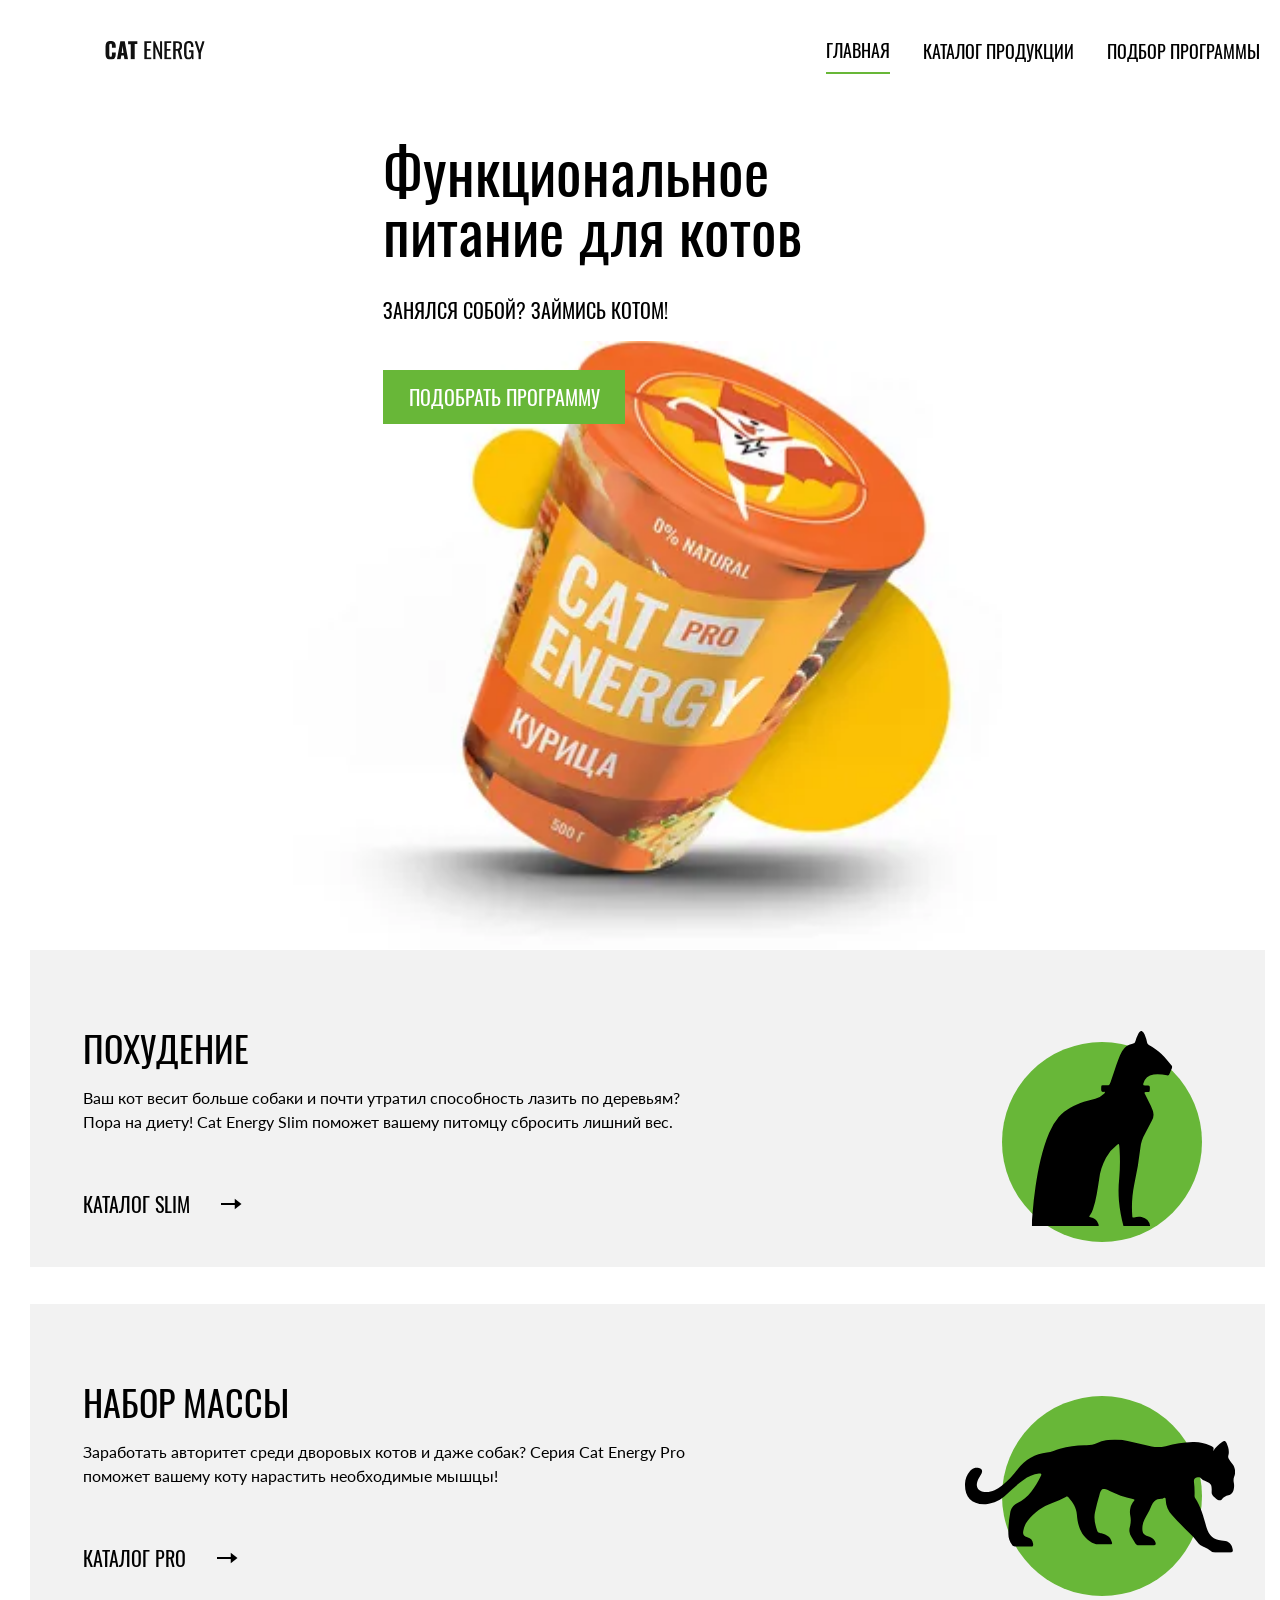
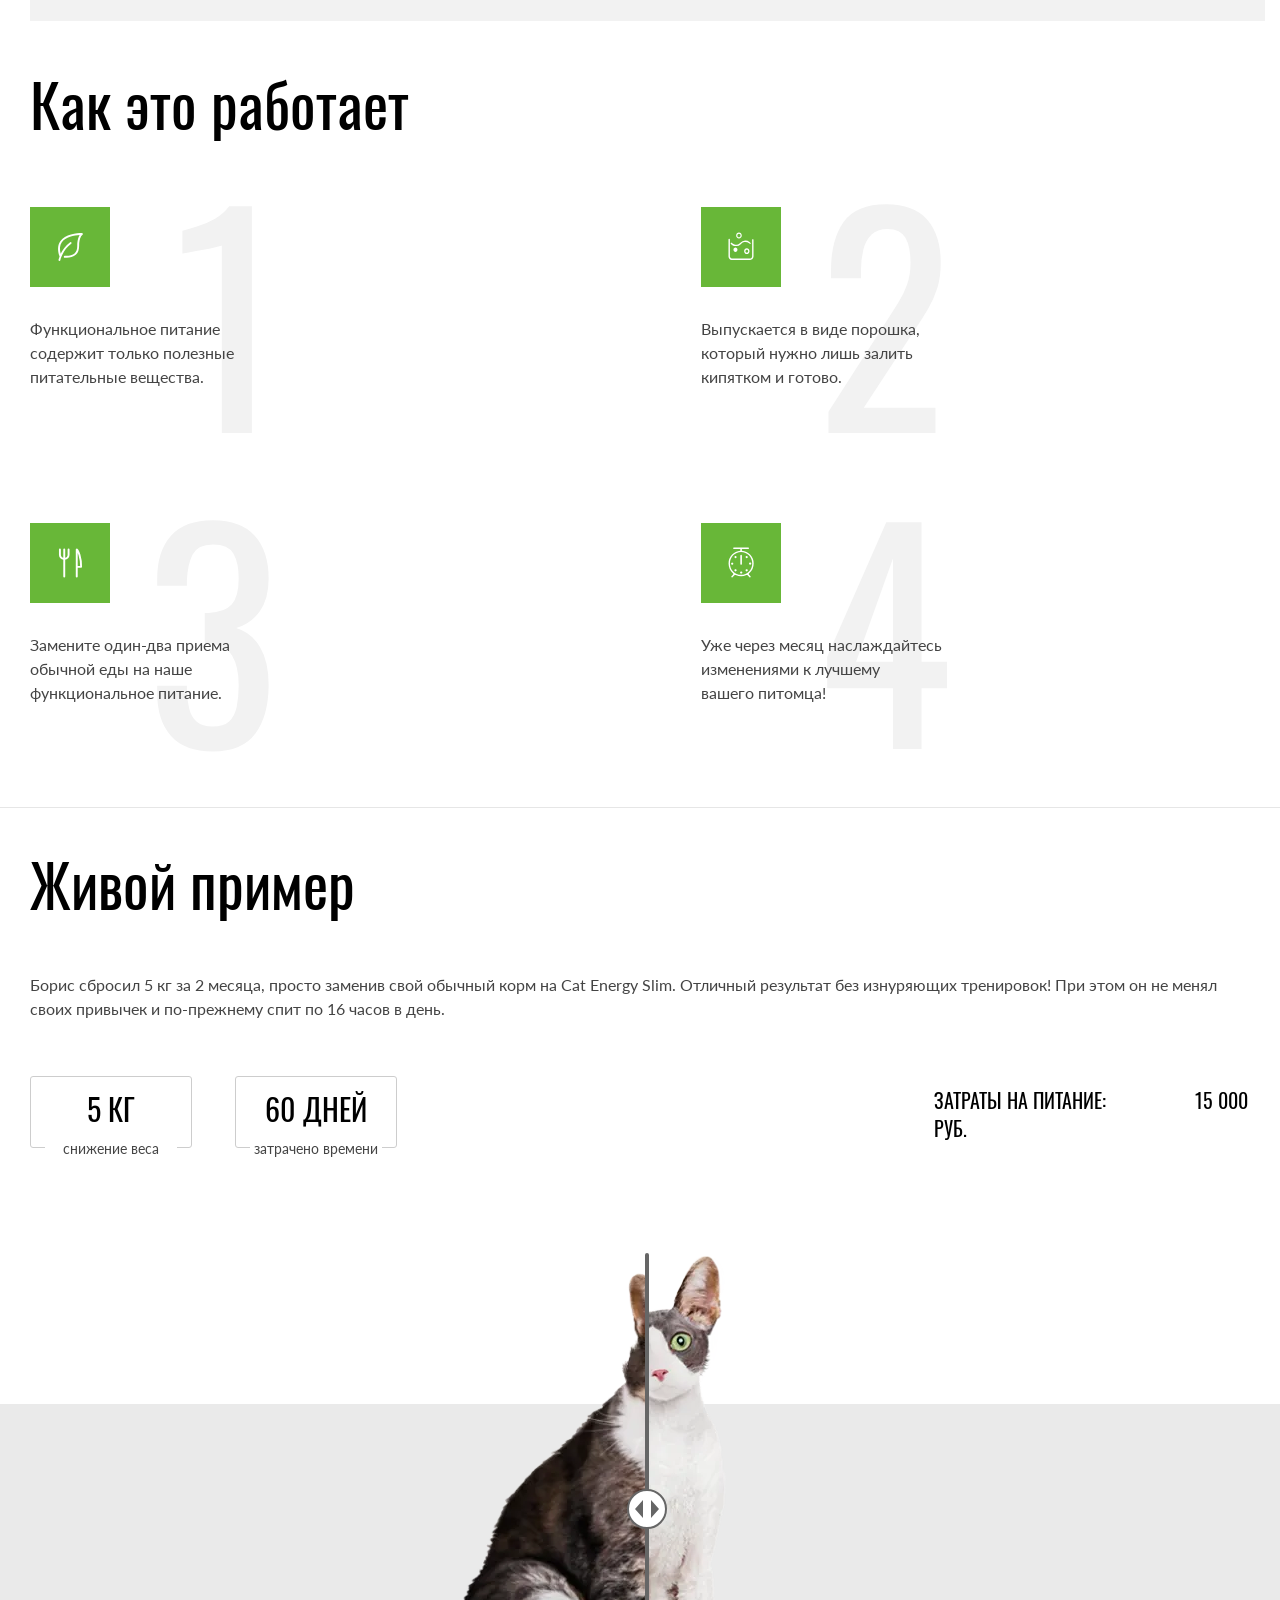
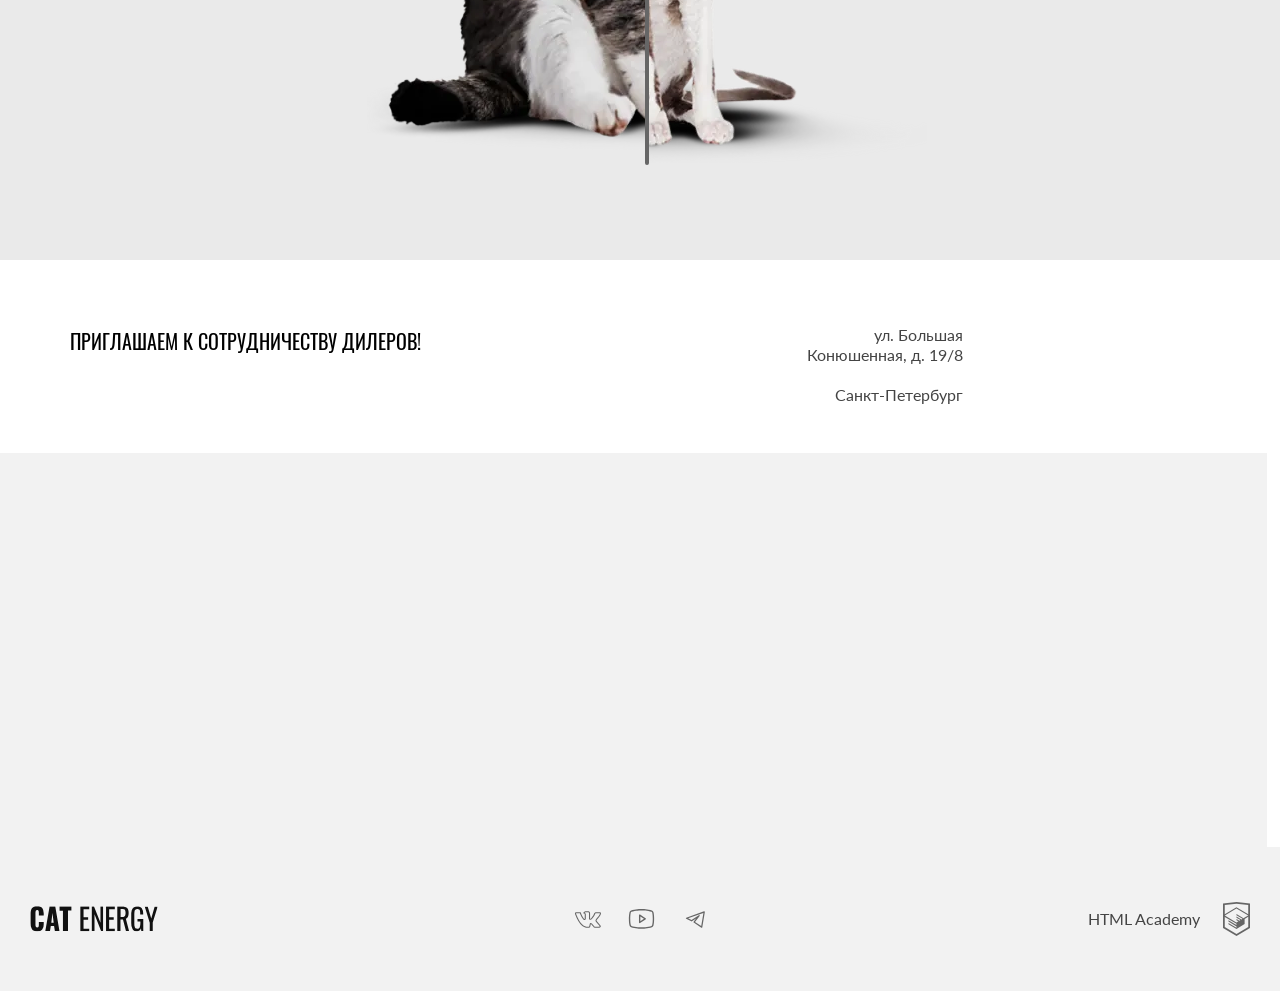
==== commit 81fcd408: "Deploying to gh-pages from @ Borness/2566059-cat-energy-2@5eda9ce23b11da9b7648fa62dae2c6ab894aa265 🚀" ====
--- a/index.html
+++ b/index.html
@@ -1 +1 @@
-<!DOCTYPE html><html class="page" lang="ru"><head><meta charset="UTF-8"><title>Кэт энерджи</title><meta name="viewport" content="width=device-width,initial-scale=1"><link rel="preload" href="fonts/lato/Lato-Regular.woff2" type="font/woff2" as="font" crossorigin="anonymous"><link rel="preload" href="fonts/oswald/oswaldregular.woff2" type="font/woff2" as="font" crossorigin="anonymous"><link rel="stylesheet" href="styles/styles.css"><script src="scripts/index.js" defer="defer"></script><link rel="icon" type="image/x-icon" href="favicon.ico"><link rel="icon" href="favicons/icon.svg" type="image/svg+xml"><link rel="apple-touch-icon" href="favicons/apple.png"><link rel="manifest" href="manifest.webmanifest"></head><body class="page__body"><header class="main-header"><div class="main-header__wrapper"><a class="main-header__logo-link logo" href="catalog.html"><picture><source media="(min-width: 1440px)" srcset="images/logo-pic-desktop.svg" width="70" height="59" type="image/svg+xml"><source media="(min-width: 768px)" srcset="images/logo-pic-tablet.svg" width="60" height="50" type="image/svg+xml"><img class="logo__image" src="images/logo-pic-mobile.svg" width="33" height="38" alt="Товарный знак компании."></picture><img class="logo-text" src="images/logo-text.svg" width="101" height="18" alt="Логотип с надписью Cat Energy"></a><nav class="main-navigation"><button class="main-navigation__toggle main-navigation__toggle--closed" type="button"><span class="visually-hidden">Открыть меню/закрыть меню</span></button><div class="main-navigation__wrapper"><ul class="main-navigation__list site-list"><li class="site-list__item site-list__item--active"><a class="site-list__link" href="index.html">Главная</a></li><li class="site-list__item"><a class="site-list__link" href="catalog.html">Каталог продукции</a></li><li class="site-list__item"><a class="site-list__link" href="#">Подбор программы</a></li></ul></div></nav></div></header><main class="main-container"><section class="promo"><div class="promo__container"><h1 class="promo__title">Функциональное<br>питание для котов</h1><p class="promo__description">Занялся собой? Займись котом!</p><div class="promo__image"><picture><source width="552" height="499" type="image/webp" media="(min-width: 1440px)" srcset="images/index-eat-desktop@1x.webp, images/index-eat-desktop@2x.webp 2x"><source width="709" height="609" type="image/webp" media="(min-width: 768px)" srcset="images/index-eat-tablet@1x.webp, images/index-eat-tablet@2x.webp 2x"><source width="280" height="270" type="image/webp" srcset="images/index-eat-mobile@1x.webp, images/index-eat-mobile@2x.webp 2x"><source width="552" height="499" type="image/png" media="(min-width: 1440px)" srcset="images/index-eat-desktop@1x.png, images/index-eat-desktop@2x.png 2x"><source width="709" height="609" type="image/png" media="(min-width: 768px)" srcset="images/index-eat-tablet@1x.png, images/index-eat-tablet@2x.png 2x"><img class="promo__image-pic" alt="Баночка кошачьего питания Cat Energy." src="images/index-eat-mobile@1x.png" srcset="images/index-eat-mobile@2x.png 2x" width="280" height="270"></picture></div><a class="promo__button button button--primary" href="#">Подобрать программу</a></div></section><section class="services"><div class="services__container"><h2 class="visually-hidden">Виды программ для котов</h2><ul class="services-program-list"><li class="services__weight-loss services-program"><h3 class="services-program__title">Похудение</h3><p class="services-program__description">Ваш кот весит больше собаки и почти утратил способность лазить по деревьям? Пора на диету! Cat Energy Slim поможет вашему питомцу сбросить лишний вес.</p><a class="services-program__link" href="#">Каталог slim</a></li><li class="services__weight-gain services-program"><h3 class="services-program__title">Набор массы</h3><p class="services-program__description">Заработать авторитет среди дворовых котов и даже собак? Серия Cat Energy Pro поможет вашему коту нарастить необходимые мышцы!</p><a class="services-program__link" href="#">Каталог pro</a></li></ul></div></section><section class="methods"><div class="methods__container"><h2 class="methods__title">Как это работает</h2><ul class="methods__list"><li class="methods__item methods__item--natural">Функциональное питание содержит только полезные питательные вещества.</li><li class="methods__item methods__item--cook">Выпускается в виде порошка, который нужно лишь залить кипятком и готово.</li><li class="methods__item methods__item--nutrition">Замените один-два приема обычной еды на наше функциональное питание.</li><li class="methods__item methods__item--result">Уже через месяц наслаждайтесь изменениями к лучшему вашего&nbsp;питомца!</li></ul></div></section><section class="examples"><div class="examples__container"><h2 class="examples__title">Живой пример</h2><p class="examples__description">Борис сбросил 5 кг за 2 месяца, просто заменив свой обычный корм на Cat Energy Slim. Отличный результат без&nbsp;изнуряющих тренировок! При этом он не менял своих привычек и по-прежнему спит по 16 часов в день.</p><div class="examples__statistics statistics"><ul class="examples__statistics-list"><li class="examples__item"><p class="statistics__index">5 кг</p><p class="statistics__description">снижение веса</p></li><li class="examples__item"><p class="statistics__index">60 дней</p><p class="statistics__description">затрачено времени</p></li></ul></div><p class="examples__price">Затраты на питание: <span class="examples__price-value">15 000 руб.</span></p><div class="examples__slider slider"><div class="examples__slider-fat-cat"><picture><source width="560" height="512" type="image/webp" media="(min-width: 768px)" srcset="images/cat-before-tablet-desktop@1x.webp, images/cat-before-tablet-desktop@2x.webp 2x"><source width="280" height="256" type="image/webp" srcset="images/cat-before-mobile@1x.webp, images/cat-before-mobile@2x.webp 2x"><source width="560" height="512" type="image/png" media="(min-width: 1440px)" srcset="images/cat-before-desktop@1x.png, images/cat-before-desktop@2x.png 2x"><source width="560" height="512" type="image/png" media="(min-width: 768px)" srcset="images/cat-before-tablet@1x.png, images/cat-before-tablet@2x.png 2x"><img class="slider__image slider__image--before" alt="Фотография кота до программы." src="images/cat-before-mobile@1x.png" srcset="images/cat-before-mobile@2x.png 2x" width="280" height="256"></picture></div><div class="examples__slider-thin-cat"><picture><source width="560" height="512" type="image/webp" media="(min-width: 768px)" srcset="images/cat-after-tablet-desktop@1x.webp, images/cat-after-tablet-desktop@2x.webp 2x"><source width="280" height="256" type="image/webp" srcset="images/cat-after-mobile@1x.webp, images/cat-after-mobile@2x.webp 2x"><source width="560" height="512" type="image/png" media="(min-width: 1440px)" srcset="images/cat-after-desktop@1x.png, images/cat-after-desktop@2x.png 2x"><source width="560" height="512" type="image/png" media="(min-width: 768px)" srcset="images/cat-after-tablet@1x.png, images/cat-after-tablet@2x.png 2x"><img class="slider__image slider__image--after" alt="Фотография кота после программы." src="images/cat-after-mobile@1x.png" srcset="images/cat-after-mobile@2x.png 2x" width="280" height="256"></picture></div><button class="slider__range" type="button"><span class="visually-hidden">Ползунок</span></button></div></div></section><section class="contacts"><div class="contacts__wrapper"><div class="contacts__container"><h2 class="visually-hidden">Наши контакты</h2><p class="contacts__title">Приглашаем к&nbsp;сотрудничеству дилеров!</p><address class="contacts__address">ул. Большая Конюшенная, д. 19/8 <span class="contacts__city">Санкт-Петербург</span></address></div><div class="contacts__map-wrapper"><iframe class="contacts__map" src="https://www.google.com/maps?q=ул.+Большая+Конюшенная,+д.+19%2F8,+Санкт-Петербург&output=embed" width="800" height="362" style="border:0;" allowfullscreen="" loading="lazy" referrerpolicy="no-referrer-when-downgrade"></iframe></div></div></section></main><footer class="main-footer"><div class="main-footer__container"><a class="main-footer__logo logo-text" href="index.html"><img class="logo-text__image-footer" src="images/logo-text.svg" width="128" height="24" alt="Лого с надписью Cat Energy"></a><ul class="main-footer__socials socials"><li class="socials__item"><a class="socials__link socials__link--vk" href="#"><span class="visually-hidden">Вконтакте</span></a></li><li class="main-footer__social-item"><a class="socials__link socials__link--yt" href="#"><span class="visually-hidden">YouTube</span></a></li><li class="main-footer__social-item"><a class="socials__link socials__link--tg" href="#"><span class="visually-hidden">Telegram</span></a></li></ul><a class="main-footer__logo-html logo-html" href="https://htmlacademy.ru/intensive/adaptive"><p class="logo-html__text">HTML Academy</p></a></div></footer></body></html>+<!DOCTYPE html><html class="page" lang="ru"><head><meta charset="UTF-8"><title>Кэт энерджи</title><meta name="viewport" content="width=device-width,initial-scale=1"><link rel="preload" href="fonts/lato/Lato-Regular.woff2" type="font/woff2" as="font" crossorigin="anonymous"><link rel="preload" href="fonts/oswald/oswaldregular.woff2" type="font/woff2" as="font" crossorigin="anonymous"><link rel="stylesheet" href="styles/styles.css"><script src="scripts/index.js" defer="defer"></script><link rel="icon" type="image/x-icon" href="favicon.ico"><link rel="icon" href="favicons/icon.svg" type="image/svg+xml"><link rel="apple-touch-icon" href="favicons/apple.png"><link rel="manifest" href="manifest.webmanifest"></head><body class="page__body"><header class="main-header"><div class="main-header__wrapper"><a class="main-header__logo-link logo" href="catalog.html"><picture><source media="(min-width: 1440px)" srcset="images/logo-pic-desktop.svg" width="70" height="59" type="image/svg+xml"><source media="(min-width: 768px)" srcset="images/logo-pic-tablet.svg" width="60" height="50" type="image/svg+xml"><img class="logo__image" src="images/logo-pic-mobile.svg" width="33" height="38" alt="Товарный знак компании."></picture><img class="logo-text" src="images/logo-text.svg" width="101" height="18" alt="Логотип с надписью Cat Energy"></a><nav class="main-navigation"><button class="main-navigation__toggle main-navigation__toggle--closed" type="button"><span class="visually-hidden">Открыть меню/закрыть меню</span></button><div class="main-navigation__wrapper"><ul class="main-navigation__list site-list"><li class="site-list__item site-list__item--active"><a class="site-list__link" href="index.html">Главная</a></li><li class="site-list__item"><a class="site-list__link" href="catalog.html">Каталог продукции</a></li><li class="site-list__item"><a class="site-list__link" href="#">Подбор программы</a></li></ul></div></nav></div></header><main class="main-container"><section class="promo"><div class="promo__container"><h1 class="promo__title">Функциональное<br>питание для котов</h1><p class="promo__description">Занялся собой? Займись котом!</p><div class="promo__image"><picture><source width="552" height="499" type="image/webp" media="(min-width: 1440px)" srcset="images/index-eat-desktop@1x.webp, images/index-eat-desktop@2x.webp 2x"><source width="709" height="609" type="image/webp" media="(min-width: 768px)" srcset="images/index-eat-tablet@1x.webp, images/index-eat-tablet@2x.webp 2x"><source width="280" height="270" type="image/webp" srcset="images/index-eat-mobile@1x.webp, images/index-eat-mobile@2x.webp 2x"><source width="552" height="499" type="image/png" media="(min-width: 1440px)" srcset="images/index-eat-desktop@1x.png, images/index-eat-desktop@2x.png 2x"><source width="709" height="609" type="image/png" media="(min-width: 768px)" srcset="images/index-eat-tablet@1x.png, images/index-eat-tablet@2x.png 2x"><img class="promo__image-pic" alt="Баночка кошачьего питания Cat Energy." src="images/index-eat-mobile@1x.png" srcset="images/index-eat-mobile@2x.png 2x" width="280" height="270"></picture></div><a class="promo__button button button--primary" href="#">Подобрать программу</a></div></section><section class="services"><div class="services__container"><h2 class="visually-hidden">Виды программ для котов</h2><ul class="services-program-list"><li class="services__weight-loss services-program"><h3 class="services-program__title">Похудение</h3><p class="services-program__description">Ваш кот весит больше собаки и почти утратил способность лазить по деревьям? Пора на диету! Cat Energy Slim поможет вашему питомцу сбросить лишний вес.</p><a class="services-program__link" href="#">Каталог slim</a></li><li class="services__weight-gain services-program"><h3 class="services-program__title">Набор массы</h3><p class="services-program__description">Заработать авторитет среди дворовых котов и даже собак? Серия Cat Energy Pro поможет вашему коту нарастить необходимые мышцы!</p><a class="services-program__link" href="#">Каталог pro</a></li></ul></div></section><section class="methods"><div class="methods__container"><h2 class="methods__title">Как это работает</h2><ul class="methods__list"><li class="methods__item methods__item--natural">Функциональное питание содержит только полезные питательные вещества.</li><li class="methods__item methods__item--cook">Выпускается в виде порошка, который нужно лишь залить кипятком и готово.</li><li class="methods__item methods__item--nutrition">Замените один-два приема обычной еды на наше функциональное питание.</li><li class="methods__item methods__item--result">Уже через месяц наслаждайтесь изменениями к лучшему вашего&nbsp;питомца!</li></ul></div></section><section class="examples"><div class="examples__container"><h2 class="examples__title">Живой пример</h2><p class="examples__description">Борис сбросил 5 кг за 2 месяца, просто заменив свой обычный корм на Cat Energy Slim. Отличный результат без&nbsp;изнуряющих тренировок! При этом он не менял своих привычек и по-прежнему спит по 16 часов в день.</p><div class="examples__statistics statistics"><ul class="examples__statistics-list"><li class="examples__item"><p class="statistics__index">5 кг</p><p class="statistics__description">снижение веса</p></li><li class="examples__item"><p class="statistics__index">60 дней</p><p class="statistics__description">затрачено времени</p></li></ul></div><p class="examples__price">Затраты на питание: <span class="examples__price-value">15 000 руб.</span></p><div class="examples__slider slider"><div class="examples__slider-fat-cat"><picture><source width="560" height="512" type="image/webp" media="(min-width: 768px)" srcset="images/cat-before-tablet-desktop@1x.webp, images/cat-before-tablet-desktop@2x.webp 2x"><source width="280" height="256" type="image/webp" srcset="images/cat-before-mobile@1x.webp, images/cat-before-mobile@2x.webp 2x"><source width="560" height="512" type="image/png" media="(min-width: 1440px)" srcset="images/cat-before-desktop@1x.png, images/cat-before-desktop@2x.png 2x"><source width="560" height="512" type="image/png" media="(min-width: 768px)" srcset="images/cat-before-tablet@1x.png, images/cat-before-tablet@2x.png 2x"><img class="slider__image slider__image--before" alt="Фотография кота до программы." src="images/cat-before-mobile@1x.png" srcset="images/cat-before-mobile@2x.png 2x" width="280" height="256"></picture></div><div class="examples__slider-thin-cat"><picture><source width="560" height="512" type="image/webp" media="(min-width: 768px)" srcset="images/cat-after-tablet-desktop@1x.webp, images/cat-after-tablet-desktop@2x.webp 2x"><source width="280" height="256" type="image/webp" srcset="images/cat-after-mobile@1x.webp, images/cat-after-mobile@2x.webp 2x"><source width="560" height="512" type="image/png" media="(min-width: 1440px)" srcset="images/cat-after-desktop@1x.png, images/cat-after-desktop@2x.png 2x"><source width="560" height="512" type="image/png" media="(min-width: 768px)" srcset="images/cat-after-tablet@1x.png, images/cat-after-tablet@2x.png 2x"><img class="slider__image slider__image--after" alt="Фотография кота после программы." src="images/cat-after-mobile@1x.png" srcset="images/cat-after-mobile@2x.png 2x" width="280" height="256"></picture></div><button class="slider__range" type="button"><span class="visually-hidden">Ползунок</span></button></div></div></section><section class="contacts"><div class="contacts__wrapper"><div class="contacts__container"><h2 class="visually-hidden">Наши контакты</h2><p class="contacts__title">Приглашаем к&nbsp;сотрудничеству дилеров!</p><address class="contacts__address">ул. Большая Конюшенная, д. 19/8 <span class="contacts__city">Санкт-Петербург</span></address></div><div class="contacts__map-wrapper"><iframe class="contacts__map" src="https://www.google.com/maps?q=ул.+Большая+Конюшенная,+д.+19%2F8,+Санкт-Петербург&output=embed" width="800" height="362" style="border:0;" allowfullscreen="" loading="lazy" referrerpolicy="no-referrer-when-downgrade"></iframe><picture><source width="1440" height="400" type="image/webp" media="(min-width: 1440px)" srcset="images/location-desktop@1x.webp, images/location-desktop@2x.webp 2x"><source width="768" height="400" type="image/webp" media="(min-width: 768px)" srcset="images/location-tablet@1x.webp, images/location-tablet@2x.webp 2x"><source width="320" height="362" type="image/webp" srcset="images/location-mobile@1x.webp, images/location-mobile@2x.webp 2x"><source width="1440" height="400" type="image/jpeg" media="(min-width: 1440px)" srcset="images/location-desktop@1x.jpg, images/location-desktop@2x.jpg 2x"><source width="768" height="400" type="image/jpeg" media="(min-width: 768px)" srcset="images/location-tablet@1x.jpg, images/location-tablet@2x.jpg 2x"><img class="contacts__map-image" width="320" height="362" src="images/location-mobile@1x.jpg" srcset="images/location-mobile@2x.jpg 2x" alt="Карта с месторасположением компании Cat Energy" loading="lazy"></picture></div></div></section></main><footer class="main-footer"><div class="main-footer__container"><a class="main-footer__logo logo-text" href="index.html"><img class="logo-text__image-footer" src="images/logo-text.svg" width="128" height="24" alt="Лого с надписью Cat Energy"></a><ul class="main-footer__socials socials"><li class="socials__item"><a class="socials__link socials__link--vk" href="#"><span class="visually-hidden">Вконтакте</span></a></li><li class="main-footer__social-item"><a class="socials__link socials__link--yt" href="#"><span class="visually-hidden">YouTube</span></a></li><li class="main-footer__social-item"><a class="socials__link socials__link--tg" href="#"><span class="visually-hidden">Telegram</span></a></li></ul><a class="main-footer__logo-html logo-html" href="https://htmlacademy.ru/intensive/adaptive"><p class="logo-html__text">HTML Academy</p></a></div></footer></body></html>
--- a/styles/styles.css
+++ b/styles/styles.css
@@ -1 +1 @@
-*,:before,:after{box-sizing:border-box}img{object-fit:contain;height:auto;margin:auto;display:block}@font-face{font-family:Lato;font-weight:400;font-style:normal;font-display:swap;src:url(../fonts/lato/Lato-Regular.woff2)format("woff2")}@font-face{font-family:Oswald;font-weight:400;font-style:normal;font-display:swap;src:url(../fonts/oswald/oswaldregular.woff2)format("woff2")}.page{height:100%}.page__body{text-transform:none;color:#444;margin:0;font-family:Lato,Arial,sans-serif;font-size:14px;line-height:18px}.main-header__wrapper{position:relative}@media (width>=768px){.main-header__wrapper{justify-content:space-between;align-items:flex-start;margin:25px 30px 0;display:flex}}@media (width>=1440px){.main-header__wrapper{width:1220px;margin:55px auto 0}}.main-header{margin:15px}@media (width<=767px){.main-header{margin:12px 0 15px 19px}}@media (width>=768px){.main-header{margin:0}}.logo{align-items:center;gap:15px;text-decoration:none;display:flex}@media (width<=767px){.logo{justify-content:space-between;width:calc(100% - 44px)}}.logo__text{width:101px;height:18px;margin-left:56px}.logo__image:hover,.logo__image:focus{opacity:.8}.logo__image:active{opacity:.6}.logo-text:hover,.logo-text:focus{opacity:.8}.logo-text:active{opacity:.6}.logo-text__image{margin-bottom:20px}@media (width<=767px){.logo-text{margin-left:42px}}@media (width>=768px){.logo-text{width:100px}}@media (width>=1440px){.logo-text{width:118px}}@media (width<=767px){.logo-text__image-footer{margin-top:2px;padding-bottom:18px}}.site-list{text-decoration:none;list-style:none}@media (width<=767px){.site-list--opened{z-index:1;background-color:#fff;display:block;position:absolute}}@media (width>=768px){.site-list{flex-wrap:wrap;justify-content:flex-end;gap:13px 34px;padding-top:3px;display:flex}}@media (width>=1440px){.site-list{flex-wrap:wrap;justify-content:flex-end;gap:10px 34px;padding-top:8px;display:flex}}.site-list__link{text-transform:uppercase;color:#000;font-family:Oswald,Arial,sans-serif;font-size:20px;font-weight:400;line-height:20px;text-decoration:none;display:block}@media (width<=767px){.site-list__link{padding:22px 20px 24px}}@media (width>=768px){.site-list__link{padding:15px 0 12px;font-size:18px;line-height:20px}}@media (width>=1440px){.site-list__link{color:#fff;padding:12px 0;font-size:20px;line-height:20px}.site-list__link--catalog{color:#000}}.site-list__item:hover,.site-list__item:focus{opacity:.6}.site-list__item:active{opacity:.3}.site-list__item--active:after{content:"";background-color:#68b738;height:2px;display:block;bottom:-1px;left:400px;right:370px}@media (width>=1440px){.site-list__item--active:after{background-color:#fff}}.site-list__item--catalog-active:after{content:"";background-color:#68b738;height:2px;display:block}@media (width<=767px){html,body{width:100vw;margin:0;padding:0;overflow-x:hidden}.main-navigation__wrapper{z-index:100;opacity:1;pointer-events:auto;background:#fff;width:100vw;position:fixed;top:66px;left:0;right:0;transform:none}.main-navigation__list{text-align:center;padding-left:0;padding-right:0;display:none}.main-navigation--opened .main-navigation__list{display:block}.site-list__link{text-align:center;padding-left:0;padding-right:0;display:block}.site-list__item--active:after,.site-list__item--catalog-active:after{display:none}.site-list__item{border-top:1px solid #e6e6e6}}.main-navigation__list{flex-wrap:wrap;justify-content:flex-end;gap:10px 33px;width:100%;margin:0;padding:0;text-decoration:none;list-style:none;display:flex;position:relative}@media (width<=767px){.main-navigation__list{padding-top:0}}@media (width>=768px){.main-navigation__list{padding-top:0}}@media (width>=1440px){.main-navigation__list{padding-top:8px}}.main-navigation__toggle{z-index:10;cursor:pointer;background-color:#0000;background-image:url(../icons/stack.svg#menu);background-position:50%;background-repeat:no-repeat;border:0;width:24px;height:24px;position:absolute;top:10px;right:20px}@media (width>=768px){.main-navigation__toggle{display:none}}.main-navigation__toggle:hover,.main-navigation__toggle--opened:hover{opacity:.7}.main-navigation__toggle.main-navigation__toggle--opened{background-image:url(../icons/stack.svg#close)}@media (width>=768px){.main-navigation__wrapper{min-width:460px}}@media (width<=767px){.main-navigation__wrapper{display:none}}@media (width>=768px){.main-navigation{width:65%}}@media (width>=1440px){.main-navigation{width:50%}}.button{text-transform:uppercase;color:#fff;text-align:center;padding:10px 30px;font-family:Oswald,Arial,sans-serif;font-size:16px;font-weight:400;line-height:20px;text-decoration:none;transition:all .3s;display:block}.button--primary{background-color:#68b738}.button--secondary{color:#fff;background-color:#f2f2f2}.button:hover,.button:focus{background-color:#5eaa2f}.button:active{color:#ffffff4d}.button--secondary:hover,.button--secondary:focus{background-color:#ebebeb}.button--secondary:active{color:#444444b3}.button:disabled,.button[disabled],.button--primary:disabled,.button--primary[disabled],.button--secondary:disabled,.button--secondary[disabled]{color:#cdcdcd;cursor:not-allowed;opacity:1;box-shadow:none;pointer-events:none;background-color:#f2f2f2;border:none}@media (width<=767px){.promo{background-image:-webkit-linear-gradient(#68b738d9 100%,#fff 100%),-webkit-image-set(url(../images/promo-background@1x.jpg) 1x type("image/jpeg"),url(../images/promo-background@2x.jpg) 2x type("image/jepg"));background-image:linear-gradient(#68b738d9 100%,#fff 100%),image-set("../images/promo-background@1x.jpg" 1x type("image/jpeg"),"../images/promo-background@2x.jpg" 2x type("image/jepg"));background-position:top;background-repeat:no-repeat;background-size:100% 63%,auto 300px,100% 63%}}@media (width>=1440px){.promo:before{content:"";z-index:-1;background-image:linear-gradient(#68b738d9 0% 100%),url(../images/promo-background@1x.jpg),linear-gradient(#343441 50% 100%);background-position:0 0;background-repeat:no-repeat;min-width:50%;min-height:694px;display:block;position:absolute;top:0;left:50%}}@media (width>=1440px) and (resolution>=2dppx){.promo:before{background-image:linear-gradient(#68b738d9 0% 100%),url(../images/promo-background@1x.jpg),linear-gradient(#343441 50% 100%)}}.promo__container{text-align:center;box-sizing:border-box;position:relative}@media (width<=767px){.promo__container{padding:27px 20px 0}}@media (width>=768px){.promo__container{width:694px;margin:0 auto;padding:15px 0 526px}}@media (width>=1440px){.promo__container{width:1220px;margin:0 auto;padding:61px 0 243px}}.promo__title{text-transform:none;color:#000;text-align:center;font-family:Oswald,Arial,sans-serif;font-size:36px;font-weight:400;line-height:36px}@media (width<=767px){.promo__title{margin-bottom:25px}}@media (width>=768px){.promo__title{text-align:left;margin-bottom:40px;padding:0 90px;font-size:60px;line-height:60px}}@media (width>=1440px){.promo__title{padding:0 55% 0 80px}}@media (width<=767px){.promo__title{color:#fff;margin-top:0}}.promo__description{text-transform:uppercase;color:#000;text-align:center;font-family:Oswald,Arial,sans-serif;font-size:14px;font-weight:400;line-height:14px}@media (width<=767px){.promo__description{margin-bottom:29px}}@media (width>=768px){.promo__description{text-align:left;margin-bottom:50px;padding:0 90px;font-size:20px;line-height:20px}}@media (width>=1440px){.promo__description{margin-bottom:52px;padding:0 55% 0 80px}}@media (width<=767px){.promo__description{color:#fff;margin-bottom:33px}}.promo__image{margin:0 auto;display:block}@media (width>=768px){.promo__image{z-index:-1;position:absolute;top:266px;bottom:-1px}}@media (width>=1440px){.promo__image{z-index:1;top:30px;right:221px}}.promo__button{box-sizing:border-box;width:100%}@media (width<=767px){.promo__button{padding:10px 50px}}@media (width>=768px){.promo__button{width:242px;margin-left:90px;padding:14px 25px;font-size:20px;line-height:26px}}@media (width>=1440px){.promo__button{width:246px;margin-bottom:1px;margin-left:80px;padding:14px 25px;font-size:20px;line-height:26px}}@media (width<=767px){.promo__button{text-align:center;display:block}.services__item{min-height:266px}}@media (width>=768px){.services__item{min-height:372px}}@media (width>=1440px){.services__item{min-height:374px}}@media (width<=767px){.services__container{margin:0 20px 20px;padding-top:20px}}@media (width>=768px){.services__container{padding:0 15px 0 30px}}@media (width>=1440px){.services__container{width:1220px;margin:0 auto 71px;padding:0}}.services__weight-loss:before{content:"";background-color:#68b738;border-radius:50%;display:block;position:absolute}@media (width>=767px){.services__weight-loss:before{width:200px;height:200px;top:92px;right:63px}}@media (width>=1439px){.services__weight-loss:before{width:100px;height:100px;top:49px;left:54px}}@media (width<=767px){.services__weight-loss:before{width:50px;height:50px;top:20px;left:20px}}.services__weight-loss:after{content:"";background-image:url(../icons/stack.svg#cat-slim);background-position:50%;background-repeat:no-repeat;display:block;position:absolute}@media (width>=767px){.services__weight-loss:after{width:200px;height:195px;top:81px;right:63px}}@media (width>=1439px){.services__weight-loss:after{width:96px;height:100px;top:41px;left:54px}}@media (width<=767px){.services__weight-loss:after{width:50px;height:50px;top:20px;left:20px}}.services__weight-gain:before{content:"";background-color:#68b738;border-radius:50%;display:block;position:absolute}@media (width>=767px){.services__weight-gain:before{width:200px;height:200px;top:92px;right:63px}}@media (width>=1439px){.services__weight-gain:before{width:100px;height:100px;top:49px;left:54px}}@media (width<=767px){.services__weight-gain:before{width:50px;height:50px;top:20px;left:20px}}.services__weight-gain:after{content:"";background-image:url(../icons/stack.svg#cat-pro);background-position:50%;background-repeat:no-repeat;display:block;position:absolute}@media (width>=767px){.services__weight-gain:after{width:270px;height:200px;top:92px;right:30px}}@media (width>=1439px){.services__weight-gain:after{width:133px;height:100px;top:45px;left:34px}}@media (width<=767px){.services__weight-gain:after{width:60px;height:60px;top:20px;left:15px}}.services__weight-loss{margin-top:20px;margin-bottom:20px}@media (width<=767px){.services__weight-loss{margin-top:0;padding:30px 20px 18px}}@media (width>=768px){.services__weight-loss{margin-top:0;margin-bottom:37px;padding:80px 45% 53px 53px}}@media (width>=1440px){.services__weight-loss{margin-top:20px;margin-bottom:20px;padding:77px 61px 62px 52px}}.services__weight-gain{margin-top:20px;margin-bottom:20px}@media (width<=767px){.services__weight-gain{margin-top:0;padding:30px 20px 18px}}@media (width>=768px){.services__weight-gain{margin-top:0;margin-bottom:37px}}@media (width>=1440px){.services__weight-gain{margin-top:20px;margin-bottom:20px}}.services-program{background-color:#f2f2f2;position:relative}@media (width<=767px){.services-program{padding:30px 20px 18px}}@media (width>=768px){.services-program{padding:80px 45% 53px 53px}}@media (width>=1440px){.services-program{padding:77px 61px 62px 52px}}.services-program__title{text-transform:uppercase;color:#000;margin:0;font-family:Oswald,Arial,sans-serif;font-size:24px;font-weight:400;line-height:37px}@media (width<=767px){.services-program__title{margin-bottom:29px}}@media (width>=768px){.services-program__title{margin-bottom:20px;font-size:36px;line-height:36px}}@media (width>=1440px){.services-program__title{margin-bottom:73px;padding-left:162px}}@media (width<=767px){.services-program__title{margin-bottom:29px;padding-left:69px}}.services-program__description{color:#000}@media (width<=767px){.services-program__description{margin-bottom:44px}}@media (width>=768px){.services-program__description{max-width:700px;margin-bottom:60px;font-size:16px;line-height:24px}}@media (width>=1440px){.services-program__description{max-width:700px;margin-bottom:35px;font-size:16px;line-height:24px}}@media (width<=767px){.services-program__description:after{content:"";background-color:#d9d9d9;width:90%;height:1px;position:absolute;bottom:55px;left:20px}}.services-program__link{text-transform:uppercase;color:#000;align-items:center;gap:25px;font-family:Oswald,Arial,sans-serif;font-size:16px;font-weight:400;line-height:16px;text-decoration:none;list-style:none;display:flex}@media (width>=768px){.services-program__link{gap:31px;font-size:20px;line-height:20px}}.services-program__link:active{opacity:.3}.services-program__link:after{content:"";background-image:url(../icons/stack.svg#arrow);background-position:-8px;background-repeat:no-repeat;background-size:cover;width:33px;height:12px;transition:all .3s linear;display:block}@media (width>=768px){.services-program__link:after{flex-shrink:0;width:33px;min-width:33px;font-size:20px;line-height:20px}}@media (width>=1440px){.services-program__link:after{flex-shrink:0;font-size:20px;line-height:20px}}.services-program__link:hover:after{background-position:-4px}.services-program__link:after:active{opacity:.3}.services-program__list{margin:0;padding:0;text-decoration:none;list-style:none}@media (width>=1440px){.services-program__list{grid-template-columns:1fr 1fr;gap:80px;display:grid}}.services-program-list{margin:0;padding:0;text-decoration:none;list-style:none}@media (width>=1440px){.services-program-list{grid-template-columns:1fr 1fr;gap:80px;display:grid}}.socials__link{color:#666;width:28px;height:22px;display:block}.socials__link:before{width:100%;height:100%;display:block;-webkit-mask-position:50%;mask-position:50%;-webkit-mask-repeat:no-repeat;mask-repeat:no-repeat}.socials__link:hover,.socials__link:focus{color:#68b738}.socials__link:active{opacity:.3}.socials__link--vk:before{content:"";background-color:currentColor;width:100%;height:100%;display:block;-webkit-mask-image:url(../icons/stack.svg#icon-vk);mask-image:url(../icons/stack.svg#icon-vk);-webkit-mask-position:50%;mask-position:50%;-webkit-mask-size:27px 22px;mask-size:27px 22px;-webkit-mask-repeat:no-repeat;mask-repeat:no-repeat}.socials__link--yt:before{content:"";background-color:currentColor;width:100%;height:100%;display:block;-webkit-mask-image:url(../icons/stack.svg#icon-yt);mask-image:url(../icons/stack.svg#icon-yt);-webkit-mask-position:50%;mask-position:50%;-webkit-mask-size:27px 20px;mask-size:27px 20px;-webkit-mask-repeat:no-repeat;mask-repeat:no-repeat}.socials__link--tg:before{content:"";background-color:currentColor;width:100%;height:100%;display:block;-webkit-mask-image:url(../icons/stack.svg#icon-tg);mask-image:url(../icons/stack.svg#icon-tg);-webkit-mask-position:50%;mask-position:50%;-webkit-mask-size:27px 22px;mask-size:27px 22px;-webkit-mask-repeat:no-repeat;mask-repeat:no-repeat}.methods__title{text-transform:none;color:#000;font-family:Oswald,Arial,sans-serif;font-size:36px;font-weight:400;line-height:40px}@media (width<=767px){.methods__title{margin-top:23px;margin-bottom:39px}}@media (width>=768px){.methods__title{margin-bottom:32px;font-size:60px;font-weight:400;line-height:64px}}@media (width>=1440px){.methods__title{margin-bottom:48px;font-size:60px;font-weight:400;line-height:26px}}.methods__list{margin:0;padding:0;text-decoration:none;list-style:none}@media (width>=768px){.methods__list{grid-template-columns:55% 45%;row-gap:37px;display:grid}}@media (width>=1440px){.methods__list{grid-template-columns:324px 325px 325px 246px}}.methods__item{position:relative}@media (width<=767px){.methods__item{gap:20px;display:flex}}@media (width>=768px){.methods__item{counter-increment:methods__item 1;max-width:250px;padding-top:40px;padding-bottom:57px;font-size:16px;line-height:24px}}@media (width>=1440px){.methods__item{padding-bottom:0}}.methods__item:after{content:counter(methods__item);color:#f2f2f2;z-index:-1;font-family:Oswald,arial,sans-serif;font-size:280px;line-height:280px;position:absolute;top:0;right:0}@media (width>=768px){.methods__item:after{display:block}}@media (width<=767px){.methods__item:after{display:none}}.methods__item:before{content:"";background-color:#68b738;background-position:50%;background-repeat:no-repeat;flex-shrink:0;width:80px;height:80px;margin-bottom:30px;display:block}@media (width<=767px){.methods__item:before{width:60px;height:60px;margin-bottom:21px}}.methods__item--natural:before{background-image:url(../icons/stack.svg#natural-icon);background-size:30px 32px}.methods__item--cook:before{background-image:url(../icons/stack.svg#cook-icon);background-size:26px 29px}.methods__item--nutrition:before{background-image:url(../icons/stack.svg#nutrition-icon);background-size:25px 30px}.methods__item--result:before{background-image:url(../icons/stack.svg#result-icon);background-size:26px 31px}@media (width<=767px){.methods__container{margin:0 20px}}@media (width>=768px){.methods__container{border-bottom:1px solid #e6e6e6;padding:0 30px 45px}}@media (width>=1440px){.methods__container{border-bottom:1px solid #fff;width:1220px;margin:0 auto;padding:0 0 100px}}@media (width<=767px){.examples__container{padding:21px 20px 40px}}@media (width>=768px){.examples__container{padding:45px 30px 101px}}@media (width>=1440px){.examples__container{width:1220px;margin:-26px auto 0;padding:0}}.examples__title{text-transform:none;color:#000;font-family:Oswald,Arial,sans-serif;font-size:36px;font-weight:400;line-height:40px}@media (width<=767px){.examples__title{margin-bottom:40px}}@media (width>=768px){.examples__title{margin-top:0;margin-bottom:60px;font-size:60px;line-height:60px}}@media (width>=1440px){.examples__title{margin-top:50px;margin-bottom:146px;font-size:60px;line-height:60px}}.examples__price{text-transform:uppercase;color:#000;gap:150px;font-family:Oswald,Arial,sans-serif;font-size:21px;font-weight:400;line-height:20px;display:flex}@media (width>=768px){.examples__price{gap:0;min-width:708px;margin-top:-80px;margin-left:50px;padding-bottom:85px;padding-left:70%;font-size:20px;line-height:28px;display:block}}@media (width>=1440px){.examples__price{margin-top:0;margin-bottom:0;margin-left:0;padding-left:0;font-size:21px;line-height:20px;display:flex}}@media (width<=767px){.examples__price{text-align:center;margin-bottom:25px;font-size:14px;line-height:12px;display:block}}.examples__item{text-decoration:none;list-style:none}.examples__description{margin:0}@media (width<=767px){.examples__description{margin-bottom:20px}}@media (width>=768px){.examples__description{min-width:708px;margin-bottom:55px;font-size:16px;line-height:24px}}@media (width>=1440px){.examples__description{min-width:100px;max-width:436px;min-height:72px;margin-bottom:69px;font-size:16px;line-height:24px}}@media (width>=768px){.examples__statistics{grid-template-columns:1fr 1fr;align-items:center;max-width:800px;display:grid}}@media (width>=1440px){.examples__statistics{margin-bottom:42px}}@media (width<=767px){.examples__statistics-list{gap:30px;margin:0;padding:0;display:flex}}@media (width>=1440px){.examples__statistics-list{gap:43px;margin:0;padding:0;display:flex}}@media (width>=768px){.examples__statistics-list{gap:43px;margin:0;padding:0;display:flex}}.examples{position:relative}@media (width>=768px){.examples{background-image:linear-gradient(0deg,#eaeaea 456px,#fff 456px 100%)}}@media (width>=1440px){.examples{background-image:linear-gradient(#fff 136px,#eaeaea 136px 100%)}}@media (width<=767px){.examples{background-image:linear-gradient(#fff 4%,#eaeaea 1%)}}@media (width>=768px){.examples__slider{width:560px;margin:auto;top:6px;left:7px}}@media (width>=1440px){.examples__slider{position:absolute;top:0;left:auto;right:102px}}@media (width<=767px){.examples__slider{width:280px;margin:0 auto}}.examples__slider-fat-cat,.examples__slider-thin-cat{overflow:hidden}@media (width<=767px){.examples__price-value{margin-left:0;position:relative}}@media (width>=768px){.examples__price-value{margin-left:84px}}@media (width>=1440px){.examples__price-value{margin-left:56px}}.statistics__index{text-transform:uppercase;color:#000;text-align:center;box-sizing:border-box;border:1px solid #cdcdcd;border-radius:3px;margin:0;padding:14px 15px;font-family:Oswald,Arial,sans-serif;font-size:24px;font-weight:400;line-height:24px}@media (width<=767px){.statistics__index{width:124px;min-height:56px}}@media (width>=768px){.statistics__index{width:162px;min-height:72px;font-size:30px;line-height:36px}}.statistics__description{color:#444;text-align:center;margin:0 15px;font-size:14px;line-height:18px;position:relative}@media (width<=767px){.statistics__description{background-color:#eaeaea;width:min-content;padding:0 20px;font-size:12px;line-height:12px;top:-9px}}@media (width>=768px){.statistics__description{background-color:#fff;width:auto;top:-8px}}@media (width>=1440px){.statistics__description{background-color:#eaeaea;top:-11px}}.slider{grid-template-columns:50% 50%;display:grid}@media (width<=767px){.slider{position:relative}}@media (width>=768px){.slider{position:relative}}@media (width>=1440px){.slider{position:absolute}}.slider__image{max-width:inherit;display:block}.slider__image--after{transform:translate(-50%)}.slider__range{color:#666;background-color:currentColor;border:none;border-radius:2px;width:4px;height:100%;padding:0;transition:all .3s;position:absolute;top:0;left:50%;transform:translate(-50%)}@media (width>=1440px){.slider__range{top:0}}.slider__range:hover,.slider__range:focus{color:#68b738}.slider__range:active{opacity:.6}.slider__range:after{cursor:grab;content:"";background-color:currentColor;width:40px;height:40px;position:absolute;top:50%;left:50%;transform:translate(-50%)translateY(-50%);-webkit-mask-image:url(../icons/stack.svg#slider-icon);mask-image:url(../icons/stack.svg#slider-icon);-webkit-mask-position:50%;mask-position:50%;-webkit-mask-size:24px 18px;mask-size:24px 18px;-webkit-mask-repeat:no-repeat;mask-repeat:no-repeat}.slider__range:before{content:"";background-color:#fff;border:2px solid;border-radius:50%;width:40px;height:40px;position:absolute;top:50%;left:50%;transform:translate(-50%)translateY(-50%)}.contacts__title{text-transform:uppercase;color:#000;font-family:Oswald,Arial,sans-serif;font-size:16px;font-weight:400;line-height:20px}@media (width<=767px){.contacts__title{margin-top:0}}@media (width>=768px){.contacts__title{font-size:20px;line-height:26px}}@media (width>=1440px){.contacts__title{margin-top:9px;font-size:20px;line-height:26px}}.contacts__address{color:#444;font-style:normal;line-height:20px}@media (width>=768px){.contacts__address{text-align:right;width:173px;padding-top:17px;padding-left:6px;font-size:16px}}@media (width>=1440px){.contacts__address{text-align:left;width:163px;padding-top:9px;padding-left:6px;font-size:16px}}.contacts__map{border:none;min-height:390px;display:block}@media (width>=768px){.contacts__map{width:100%;min-height:394px}}@media (width>=1440px){.contacts__map{width:100%}}@media (width<=767px){.contacts__map{width:100%}}.contacts__map-wrapper{background:#f2f2f2;grid-area:1/1/4/4;width:100vw;margin-left:-51vw;margin-right:-50vw;position:relative;left:50%;right:50%}@media (width<=768px){.contacts__map-wrapper{width:100%;margin-left:0;margin-right:0;left:0}}@media (width>=1440px){.contacts__wrapper{grid-template-rows:95px 1fr 106px;grid-template-columns:1fr 1220px 1fr;display:grid}}@media (width<=768px){.contacts__wrapper{display:block}}@media (width<=767px){.contacts__wrapper{display:block}}.contacts__container{grid-template-columns:1fr 1fr;display:grid}@media (width<=767px){.contacts__container{min-height:60px;padding:26px 20px 0}}@media (width>=768px){.contacts__container{column-gap:300px;min-height:80px;padding:48px 70px}}@media (width>=1440px){.contacts__container{box-sizing:border-box;z-index:1;background-color:#fff;grid-area:2/2/2/2;align-self:center;column-gap:90px;width:565px;padding:38px 81px}}.contacts--dark{background-color:#f2f2f2}.contacts__city{margin-top:20px;display:block}@media (width<=767px){.contacts__city{text-align:left;margin-top:0}}@media (width>=768px){.contacts__city{text-align:right}}@media (width>=1440px){.contacts__city{text-align:left}}.main-footer{background-color:#f2f2f2}@media (width<=767px){.main-footer{min-height:240px;padding:0 20px}}@media (width>=768px){.main-footer{padding:55px 30px}}@media (width>=1440px){.main-footer{padding:66px 104px}}.main-footer__socials{flex-wrap:wrap;justify-content:center;gap:26px;margin:0;text-decoration:none;list-style:none;display:flex}@media (width<=767px){.main-footer__socials{border-top:1px solid #d9d9d9;border-bottom:1px solid #d9d9d9;margin-bottom:20px;padding:20px 0}}@media (width>=768px){.main-footer__socials{width:50%;margin-left:25px}}@media (width>=1440px){.main-footer__socials{margin-left:0}}@media (width>=768px){.main-footer__container{flex-wrap:wrap;justify-content:space-between;align-items:center;min-width:708px;display:flex}}@media (width>=1440px){.main-footer__container{width:1220px;margin:0 auto}}.main-footer__logo-html{justify-content:space-between;align-items:center;display:flex}.logo-html__text{margin:0;padding:0 23px 0 0}.logo-html{text-decoration:none;list-style:none}.logo-html:after{content:"";background-color:#666;width:27px;height:34px;display:block;-webkit-mask-image:url(../icons/stack.svg#logo-html);mask-image:url(../icons/stack.svg#logo-html);-webkit-mask-repeat:no-repeat;mask-repeat:no-repeat}.logo-html:focus:after,.logo-html:hover:after{background-color:#68b738}.logo-html:active:after,.logo-html__text:active{opacity:.3}.logo-html__text{color:#444;margin:0;padding:0 23px 0 0;font-size:16px;line-height:20px}.main-catalog__title{text-transform:none;color:#000;margin:0;font-family:Oswald,Arial,sans-serif;font-size:36px;font-weight:400;line-height:36px}@media (width<=767px){.main-catalog__title{margin-bottom:41px}}@media (width>=768px){.main-catalog__title{margin-bottom:84px;font-size:60px;line-height:60px}}.main-catalog__card-item{justify-content:space-between;align-items:center;padding:4px 0;font-size:12px;line-height:13px;display:flex}@media (width>=768px){.main-catalog__card-item{color:#222;border-bottom:1px solid #e6e6e6;justify-content:space-between;align-items:center;padding-top:4px;padding-bottom:5px;font-size:16px;font-weight:400;line-height:20px;display:flex}}@media (width>=768px) and (width>=1440px){.main-catalog__card-item{padding-bottom:3px}}@media (width>=768px) and (width<=767px){.main-catalog__card-item{flex-wrap:wrap;justify-content:space-between;font-size:12px;line-height:16px;display:flex}}.main-catalog__card-item span{color:#222;text-align:left;font-weight:400;display:block}@media (width>=768px){.main-catalog__card-item span{color:inherit;text-align:inherit;width:auto;display:inline-block}}.main-catalog__card-item span:last-child{color:#444;text-align:right}@media (width<=767px){.main-catalog__card-item span:last-child{color:#444}}@media (width>=768px){.main-catalog__card-item span:last-child{text-align:right;min-width:60px}.main-catalog__card-list{margin-bottom:20px}.main-catalog__card-item{color:#222;text-align:left;font-weight:400}.main-catalog__card-price{color:#444;text-align:right}.main-catalog__card-item:nth-child(odd),.main-catalog__card-price:nth-child(2n){border-bottom:1px solid #e6e6e6;padding-top:8px;padding-bottom:8px}}.main-catalog__list{margin:0;padding:0;text-decoration:none;list-style:none}@media (width>=768px){.main-catalog__list{grid-template-columns:1fr 1fr;gap:60px;display:grid}}@media (width>=1440px){.main-catalog__list{grid-template-columns:1fr 1fr 1fr 1fr;gap:62px 80px}}@media (width<=767px){.main-catalog{padding:27px 20px 0}}@media (width>=768px){.main-catalog{padding:65px 30px 40px}}@media (width>=1440px){.main-catalog{width:1220px;margin:74px auto 40px;padding:0}}@media (width>=768px){.main-catalog__item{min-width:325px;min-height:510px;padding:10px 37px 40px;position:relative}}@media (width>=1440px){.main-catalog__item{flex-direction:column;min-width:100px;height:100%;padding:10px 40px 40px}}@media (width<=767px){.main-catalog__item{border-top:1px solid #ebebeb;border-bottom:1px solid #ebebeb;flex-wrap:wrap;justify-content:space-between;padding:20px 20px 24px}}.main-catalog__item:after{content:"";z-index:-1;background-color:#f2f2f2;height:410px;position:absolute;bottom:0;left:0;right:0}@media (width<=767px){.main-catalog__item:after{background-color:#fff}}@media (width>=768px){.main-catalog__item:after{height:85%}}@media (width>=1440px){.main-catalog__item:after{height:85%}}.more-catalog:after{content:"";z-index:-1;background-color:#fff;height:430px;position:absolute;bottom:0;left:0;right:0}@media (width<=767px){.product{display:flex}.main-catalog__item.product{background:#fff;border-top:1px solid #ebebeb;border-bottom:1px solid #ebebeb;flex-direction:column;align-items:stretch;padding:20px 0 24px;display:flex}.main-catalog__top-row{flex-direction:row;align-items:stretch;width:100%;min-height:124px;display:flex}.main-catalog__image-link{flex:0 0 84px;justify-content:flex-start;align-items:stretch;height:100%;display:flex}.main-catalog__image-card{object-fit:contain;width:140px;height:100%;display:block}.main-catalog__info{flex-direction:column;flex:auto;justify-content:flex-start;display:flex}.main-catalog__item-link{margin-bottom:14px;display:block}.main-catalog__item-title{text-align:left;text-transform:uppercase;margin:0;font-size:16px;font-weight:400;line-height:20px}.main-catalog__card-list{grid-template-columns:1fr 1fr;gap:0 10px;width:100%;margin:0;padding:0;display:grid}.main-catalog__card-item{display:contents}}@media (width<=767px) and (width>=768px){.main-catalog__card-item{display:flex}}@media (width<=767px){.main-catalog__card-button{box-sizing:border-box;width:100%;min-width:100%;margin:0;padding:10px 0;font-size:16px;line-height:20px;position:static}}@media (width>=768px){.main-catalog__card-button{margin-top:15px}}.main-catalog__item-link{text-decoration:none;list-style:none}.main-catalog__item-title{text-transform:none;color:#000;text-transform:uppercase;min-height:40px;margin:0;font-family:Oswald,Arial,sans-serif;font-size:16px;font-weight:400;line-height:20px}@media (width<=767px){.main-catalog__item-title{width:70%}}@media (width>=767px){.main-catalog__item-title{margin-bottom:41px;padding:0 20px}}@media (width>=768px){.main-catalog__item-title{text-align:center;width:75%;margin:20px auto 9px;font-size:20px;line-height:26px}}@media (width>=1440px){.main-catalog__item-title{width:100%;margin-top:9px;margin-bottom:16px;padding:0 16px;line-height:25px}}.main-catalog__card-price{text-align:right}@media (width<=767px){.main-catalog__card-price{font-size:12px;line-height:13px}}.main-catalog__image-card:hover,.main-catalog__image-card:focus{opacity:.7;transition:all .3s}.main-catalog__image-card:active{opacity:.3;transition:all .3s}.main-catalog__item-title:hover,.main-catalog__item-title:focus{opacity:.5;transition:all .3s}.main-catalog__item-title:active{opacity:.3;transition:all .3s}.main-catalog__card-list{grid-template-columns:1fr 1fr;gap:5px 10px;width:100%;margin:0;padding:0;display:grid}@media (width>=768px){.main-catalog__card-list{margin-bottom:20px;display:block}}@media (width>=1440px){.main-catalog__card-list{margin-bottom:35px;display:block}}.more-catalog__title{text-transform:none;color:#000;text-align:center;width:85%;margin:0 15px;font-family:Oswald,Arial,sans-serif;font-size:20px;font-weight:400;line-height:24px}@media (width<=767px){.more-catalog__title{width:88%;font-size:16px}}@media (width>=768px){.more-catalog__title{width:71%;padding-left:40px}}@media (width>=1440px){.more-catalog__title{width:85%;padding-left:0}}.more-catalog__button{color:#444;border:none;width:100%}.more-catalog__info{margin-bottom:100px;font-size:16px;line-height:18px}@media (width<=767px){.more-catalog__info{margin-top:5px;margin-bottom:20px;font-size:12px}}@media (width>=768px){.more-catalog__info{width:85%;margin-top:21px;margin-bottom:84px;padding-left:35px;font-size:16px;line-height:18px}}@media (width>=1440px){.more-catalog__info{width:100%;margin-top:27px;margin-bottom:92px;padding-left:0}}.more-catalog__title:before{content:"";background:url(../icons/stack.svg#more);height:60px;margin-bottom:41px;display:block}@media (width<=767px){.more-catalog__title:before{height:30px;margin-bottom:23px}}@media (width>=768px){.more-catalog__title:before{height:70px;margin-bottom:45px}}@media (width>=1440px){.more-catalog__title:before{height:60px;margin-bottom:38px}}.more-catalog{text-align:center;padding:131px 37px 40px;box-shadow:inset 0 0 0 2px #f2f2f2}@media (width<=767px){.more-catalog{padding:17px 0 15px;box-shadow:inset 0 0 #f2f2f2}}.additional-products__title{text-transform:none;color:#000;background-color:#fff;width:100%;font-family:Oswald,Arial,sans-serif;font-size:24px;font-weight:400;line-height:24px;position:relative}@media (width<=767px){.additional-products__title{width:-moz-fit-content;width:fit-content;margin-bottom:36px;margin-left:20px;padding-right:40px;box-shadow:-40px 0 #fff}}@media (width>=768px){.additional-products__title{width:382px;padding-left:40px;font-size:32px;line-height:42px}}@media (width>=1440px){.additional-products__title{width:420px;margin-bottom:71px;padding-left:0;font-size:40px;line-height:32px}}.additional-products__title:after{content:"";z-index:-1;background-color:#68b738;width:100vw;height:2px;position:absolute;top:50%;right:0;transform:translateY(-50%);box-shadow:100vw 0 #68b738}@media (width<=767px){.additional-products__title:after{box-shadow:100vw 0 #68b738}}@media (width>=768px){.additional-products__title:after{padding-left:40px;font-size:32px;line-height:32px}}.additional-products__name{text-transform:none;color:#000;text-transform:uppercase;margin:0;font-family:Oswald,Arial,sans-serif;font-size:20px;font-weight:400;line-height:20px}@media (width<=767px){.additional-products__name{margin-bottom:0;font-size:16px}}@media (width>=768px){.additional-products__name{align-items:center;width:50%;padding-bottom:5px;font-size:20px;line-height:20px;display:flex}}@media (width>=1440px){.additional-products__name{width:325px}}.additional-products__item{border-bottom:1px solid #cdcdcd;line-height:14px;text-decoration:none;list-style:none}.additional-products__item:first-child{border-top:1px solid #cdcdcd}@media (width<=767px){.additional-products__item{margin-right:20px;padding-top:12px;padding-bottom:13px}}@media (width>=768px) and (width<=1439px){.additional-products__item{border-left:1px solid #cdcdcd;border-right:1px solid #cdcdcd;flex-wrap:wrap;row-gap:24px;padding:26px 38px 28px;display:flex}}@media (width>=768px){.additional-products__item{border-left:1px solid #cdcdcd;border-right:1px solid #cdcdcd;flex-wrap:wrap;row-gap:0;padding:27px 20px 20px 37px;display:flex}}@media (width>=1440px){.additional-products__item{border-left:0;border-right:0;flex-wrap:wrap;justify-content:flex-end;align-items:center;padding:10px 0 9px;display:flex}}@media (width<=767px){.additional-products__list{margin-bottom:35px}}@media (width>=768px) and (width<=1439px){.additional-products__list{margin-bottom:70px}}@media (width<=767px){.additional-products__list{padding-left:20px}}@media (width>=768px){.additional-products__list{margin-bottom:80px;padding-top:34px;padding-left:0}}@media (width>=1440px){.additional-products__list{flex-grow:1;margin-bottom:14px;margin-right:80px;padding-top:0;padding-left:0}}@media (width<=767px){.additional-products{padding-top:12px;padding-bottom:18px}}@media (width>=768px) and (width<=1439px){.additional-products{border-left:1px solid #cdcdcd;border-right:1px solid #cdcdcd;flex-wrap:wrap;row-gap:25px;padding:26px 38px 28px;display:flex}}@media (width>=768px){.additional-products{padding:0 28px}}.additional-products__button{width:100%;height:40px;padding-top:10px;padding-bottom:10px}@media (width>=768px){.additional-products__button{width:100%}}@media (width>=1440px){.additional-products__button{width:244px;margin-left:auto}}.additional-products__price{width:140px;font-size:16px;line-height:20px}@media (width<=767px){.additional-products__price{text-align:right;margin-top:7px}}@media (width>=768px){.additional-products__price{text-align:right;width:91px;font-size:16px;line-height:20px}}@media (width>=1440px){.additional-products__price{text-align:justify;width:155px;padding-left:114px;font-size:16px;line-height:20px}}.additional-products__weight{width:131px;margin-top:0;font-size:14px;line-height:20px}@media (width<=767px){.additional-products__weight{margin-top:7px;line-height:20px}}@media (width>=768px){.additional-products__weight{text-align:right;width:221px;margin-top:13px;font-size:16px;line-height:20px}}@media (width>=1440px){.additional-products__weight{text-align:left;width:131px;margin-top:13px;font-size:16px;line-height:20px}}@media (width>=768px){.additional-products__container{width:100%}}@media (width>=1440px){.additional-products__container{flex-wrap:wrap;width:1220px;margin:0 auto;padding:0 0 6px;display:flex}}@media (width<=767px){.additional-product__characteristics{justify-content:space-between;align-items:center;display:flex}}@media (width>=768px){.additional-product__characteristics{align-items:center;min-width:318px;display:flex}}@media (width>=1440px){.additional-product__characteristics{align-items:center;min-width:100px;max-width:286px;display:flex}}.promo-gift{background-image:-webkit-linear-gradient(#68b738d9 99%,#fff 1%),-webkit-image-set(url(../images/promo-info-background_tablet@1x.jpg) 1x type("image/jpg"),url(../images/promo-info-background@2x.jpg) 2x type("image/jpg"));background-image:linear-gradient(#68b738d9 99%,#fff 1%),image-set("../images/promo-info-background_tablet@1x.jpg" 1x type("image/jpg"),"../images/promo-info-background@2x.jpg" 2x type("image/jpg"));background-position:top;background-repeat:no-repeat;background-size:cover}@media (width>=768px){.promo-gift{background-image:-webkit-linear-gradient(#68b738d9 99%,#fff 1%),-webkit-image-set(url(../images/catalog-background-tablet@1x.jpg) 1x type("image/jpg"),url(../images/promo-info-background@2x.jpg) 2x type("image/jpg"));background-image:linear-gradient(#68b738d9 99%,#fff 1%),image-set("../images/catalog-background-tablet@1x.jpg" 1x type("image/jpg"),"../images/promo-info-background@2x.jpg" 2x type("image/jpg"));width:100%;min-width:707px;min-height:200px}}@media (width>=1440px){.promo-gift{background-image:-webkit-linear-gradient(#68b738d9 99%,#fff 1%),-webkit-image-set(url(../images/promo-info-background_tablet@1x.jpg) 1x type("image/jpg"),url(../images/promo-info-background@2x.jpg) 2x type("image/jpg"));background-image:linear-gradient(#68b738d9 99%,#fff 1%),image-set("../images/promo-info-background_tablet@1x.jpg" 1x type("image/jpg"),"../images/promo-info-background@2x.jpg" 2x type("image/jpg"));width:245px;min-width:100px;min-height:100px;margin-top:17px;margin-bottom:13px}}@media (width<=767px){.promo-gift{margin:20px;padding:46px 50px 30px}}.promo-gift__info:before{content:"";background:url(../icons/stack.svg#gift) 50% no-repeat;width:78px;height:80px;margin:0 auto 50px;display:block}@media (width>=768px){.promo-gift__info:before{margin:58px 38px 21px 80px}}@media (width>=1440px){.promo-gift__info:before{width:78px;height:89px;margin:11px 30px 20px 80px;padding:28px 41px 29px 47px;display:block}}.promo-gift__info{color:#fff;text-align:center}@media (width>=768px){.promo-gift__info{text-align:left;justify-content:flex-start;align-items:center;display:flex}}@media (width>=1440px){.promo-gift__info{text-align:center;justify-content:flex-start;align-items:center;display:flex}}@media (width>=768px){.promo-gift__text{color:#fff;width:170px;height:10px;margin-left:auto;margin-right:115px;font-size:16px;line-height:20px}}@media (width<=767px){.promo-gift__text{text-align:center;color:#fff;max-width:180px;margin:0 auto;font-size:16px;line-height:20px;display:block}}@media (width>=1440px){.promo-gift__text{width:170px;margin-top:150px;margin-left:-64%;margin-right:0;padding-top:18px}}.subscribe__title{text-transform:none;color:#000;background-color:#fff;margin-bottom:32px;font-family:Oswald,Arial,sans-serif;font-size:24px;font-weight:400;line-height:24px;position:relative}@media (width>=768px) and (width<=1439px){.subscribe__title{text-align:center;width:282px;margin-bottom:66px;font-size:32px;line-height:32px}}@media (width>=1440px){.subscribe__title{width:-moz-fit-content;width:fit-content;margin:0 0 74px;padding-right:43px;font-size:40px;line-height:40px;box-shadow:-40px 0 #fff}}@media (width<=767px){.subscribe__title{width:-moz-fit-content;width:fit-content;margin-top:0;margin-left:20px;padding-right:42px;box-shadow:-40px 0 #fff}}.subscribe__title:after{content:"";z-index:-1;background-color:#68b738;width:100vw;height:2px;position:absolute;top:50%;right:0;transform:translateY(-50%);box-shadow:100vw 0 #68b738}@media (width<=767px){.subscribe__title:after{box-shadow:100vw 0 #68b738}}@media (width>=768px){.subscribe__title:after{padding-left:40px;font-size:32px;line-height:32px}}.subscribe__form{flex-wrap:wrap;justify-content:center;width:100%;max-width:100%;margin:0;padding:0;display:flex}@media (width>=768px){.subscribe__form{flex-wrap:wrap;justify-content:center;padding:0 25px 0 38px;display:flex}}@media (width>=1440px){.subscribe__form{flex-wrap:wrap;justify-content:center;padding:0 31px 0 34px;display:flex}}.subscribe__container{box-sizing:border-box;width:100%;max-width:1220px;margin:70px auto 104px;padding:40px 20px}@media (width<=767px){.subscribe__container{margin:0 auto 38px;padding:0}}@media (width>=768px){.subscribe__container{margin:81px auto 73px;padding:0 30px}}@media (width>=1440px){.subscribe__container{margin:73px auto 113px;padding:0}}.subscribe-form__button{border:none;width:100%;min-height:56px;padding:0;font-size:20px;line-height:26px}@media (width<=767px){.subscribe-form__button{width:276px}}@media (width>=768px){.subscribe-form__button{width:256px}}.subscribe-form__label{text-transform:none;color:#000;text-align:center;min-height:50px;margin:0 0 25px;font-family:Oswald,Arial,sans-serif;font-size:16px;font-weight:400;line-height:24px}@media (width<=767px){.subscribe-form__label{width:265px}}@media (width>=768px){.subscribe-form__label{flex-grow:1;font-size:24px;line-height:32px}}@media (width>=1440px){.subscribe-form__label{width:1220px;margin-bottom:5px}}.subscribe-form__email{text-transform:none;color:#000;box-sizing:border-box;border:none;outline:1px solid #e7e7e7;padding:13px;font-family:Oswald,Arial,sans-serif;font-size:20px;font-weight:400;line-height:30px}@media (width<=767px){.subscribe-form__email{width:100%;margin:0 22px 16px 20px}}@media (width>=768px) and (width<=1439px){.subscribe-form__email{flex-grow:1;width:50%}}@media (width>=1440px){.subscribe-form__email{width:500px;padding-left:17px}}.subscribe-form__email:invalid:focus{outline:2px solid #ff8282}.subscribe-form__email:disabled,.subscribe-form__email[disabled]{outline:1px solid #e7e7e7}.visually-hidden{white-space:nowrap;-webkit-clip-path:inset(100%);clip-path:inset(100%);clip:rect(0 0 0 0);border:0;width:1px;height:1px;margin:-1px;padding:0;position:absolute;overflow:hidden}+*,:before,:after{box-sizing:border-box}img{object-fit:contain;height:auto;margin:auto;display:block}@font-face{font-family:Lato;font-weight:400;font-style:normal;font-display:swap;src:url(../fonts/lato/Lato-Regular.woff2)format("woff2")}@font-face{font-family:Oswald;font-weight:400;font-style:normal;font-display:swap;src:url(../fonts/oswald/oswaldregular.woff2)format("woff2")}.page{height:100%}.page__body{text-transform:none;color:#444;margin:0;font-family:Lato,Arial,sans-serif;font-size:14px;line-height:18px}.main-header__container{box-sizing:border-box;justify-content:space-between;align-items:center;max-width:1440px;margin:0 auto;padding:10px 20px;display:flex}.main-header__logo-link{justify-content:space-between;align-items:center;display:flex}.main-header{margin:15px}@media (width<=767px){.main-header{margin:13px 0 15px 19px}}@media (width>=768px){.main-header{margin:0}}.main-header__wrapper{position:relative}@media (width>=768px){.main-header__wrapper{justify-content:space-between;align-items:flex-start;margin:25px 30px 0;display:flex}}@media (width>=1440px){.main-header__wrapper{width:1220px;margin:55px auto 0}}.logo{align-items:center;gap:15px;text-decoration:none;display:flex}@media (width<=767px){.logo{justify-content:space-between;width:calc(100% - 44px)}}.logo__text{width:101px;height:18px;margin-left:56px}.logo__image:hover,.logo__image:focus{opacity:.8}.logo__image:active{opacity:.6}.logo-text:hover,.logo-text:focus{opacity:.8}.logo-text:active{opacity:.6}.logo-text__image{margin-bottom:20px}@media (width<=767px){.logo-text{margin-left:42px}}@media (width>=768px){.logo-text{width:100px}}@media (width>=1440px){.logo-text{width:118px}}@media (width<=767px){.logo-text__image-footer{margin-top:2px;padding-bottom:18px}}.site-list{text-decoration:none;list-style:none}@media (width<=767px){.site-list--opened{z-index:1;background-color:#fff;display:block;position:absolute}}@media (width>=768px){.site-list{flex-wrap:wrap;justify-content:flex-end;gap:13px 34px;padding-top:3px;display:flex}}@media (width>=1440px){.site-list{flex-wrap:wrap;justify-content:flex-end;gap:10px 34px;padding-top:8px;display:flex}}.site-list__link{text-transform:uppercase;color:#000;font-family:Oswald,Arial,sans-serif;font-size:20px;font-weight:400;line-height:20px;text-decoration:none;display:block}@media (width<=767px){.site-list__link{padding:22px 20px 24px}}@media (width>=768px){.site-list__link{padding:15px 0 12px;font-size:18px;line-height:20px}}@media (width>=1440px){.site-list__link{color:#fff;padding:12px 0;font-size:20px;line-height:20px}.site-list__link--catalog{color:#000}}.site-list__item:hover,.site-list__item:focus{opacity:.6}.site-list__item:active{opacity:.3}.site-list__item--active:after{content:"";background-color:#68b738;height:2px;display:block;bottom:-1px;left:400px;right:370px}@media (width>=1440px){.site-list__item--active:after{background-color:#fff}}.site-list__item--catalog-active:after{content:"";background-color:#68b738;height:2px;display:block}@media (width<=767px){html,body{width:100vw;margin:0;padding:0;overflow-x:hidden}.main-navigation__wrapper{z-index:100;opacity:1;pointer-events:auto;background:#fff;width:100vw;position:fixed;top:66px;left:0;right:0;transform:none}.main-navigation__list{text-align:center;padding-left:0;padding-right:0;display:none}.main-navigation--opened .main-navigation__list{display:block}.site-list__link{text-align:center;padding-left:0;padding-right:0;display:block}.site-list__item--active:after,.site-list__item--catalog-active:after{display:none}.site-list__item{border-top:1px solid #e6e6e6}}.main-navigation__list{flex-flow:column wrap;justify-content:flex-end;align-items:stretch;gap:10px 33px;width:100%;margin:0;padding:0;text-decoration:none;list-style:none;display:flex;position:static}@media (width>=768px){.main-navigation__list{flex-flow:row;justify-content:flex-end;align-items:center;gap:33px}}@media (width<=767px){.main-navigation__list{padding-top:0}}@media (width>=768px){.main-navigation__list{margin-left:10px;padding-top:0}}@media (width>=1440px){.main-navigation__list{padding-top:8px}}.main-navigation__toggle{z-index:10;cursor:pointer;background-color:#0000;background-image:url(../icons/stack.svg#menu);background-position:50%;background-repeat:no-repeat;border:0;width:24px;height:24px;display:none;position:absolute;top:10px;right:20px}@media (width<=767px){.js .main-navigation__toggle{display:block}}.main-navigation__toggle:hover,.main-navigation__toggle--opened:hover{opacity:.7}.main-navigation__toggle.main-navigation__toggle--opened{background-image:url(../icons/stack.svg#close)}.main-navigation__wrapper{display:block;position:static}@media (width<=767px){.main-navigation__wrapper{width:88vw;display:block}.js .main-navigation__wrapper{z-index:100;background:#fff;width:100vw;margin-left:-19px;display:none;position:absolute;top:52px;left:0;right:0}.js .main-navigation--opened .main-navigation__wrapper{z-index:100;background:#fff;width:100vw;margin-left:-19px;display:block;position:absolute;top:52px;left:0;right:0}}@media (width>=768px){.main-navigation{width:65%}}@media (width>=1440px){.main-navigation{width:50%}}.button{text-transform:uppercase;color:#fff;text-align:center;padding:10px 30px;font-family:Oswald,Arial,sans-serif;font-size:16px;font-weight:400;line-height:20px;text-decoration:none;transition:all .3s;display:block}.button--primary{background-color:#68b738}.button--secondary{color:#fff;background-color:#f2f2f2}.button:hover,.button:focus{background-color:#5eaa2f}.button:active{color:#ffffff4d}.button--secondary:hover,.button--secondary:focus{background-color:#ebebeb}.button--secondary:active{color:#444444b3}.button:disabled,.button[disabled],.button--primary:disabled,.button--primary[disabled],.button--secondary:disabled,.button--secondary[disabled]{color:#cdcdcd;cursor:not-allowed;opacity:1;box-shadow:none;pointer-events:none;background-color:#f2f2f2;border:none}@media (width<=767px){.promo{background-image:-webkit-linear-gradient(#68b738d9 100%,#fff 100%),-webkit-image-set(url(../images/promo-background@1x.jpg) 1x type("image/jpeg"),url(../images/promo-background@2x.jpg) 2x type("image/jepg"));background-image:linear-gradient(#68b738d9 100%,#fff 100%),image-set("../images/promo-background@1x.jpg" 1x type("image/jpeg"),"../images/promo-background@2x.jpg" 2x type("image/jepg"));background-position:top;background-repeat:no-repeat;background-size:100% 63%,auto 300px,100% 63%}}@media (width>=1440px){.promo:before{content:"";z-index:-1;background-image:linear-gradient(#68b738d9 0% 100%),url(../images/promo-background@1x.jpg),linear-gradient(#343441 50% 100%);background-position:0 0;background-repeat:no-repeat;min-width:50%;min-height:694px;display:block;position:absolute;top:0;left:50%}}@media (width>=1440px) and (resolution>=2dppx){.promo:before{background-image:linear-gradient(#68b738d9 0% 100%),url(../images/promo-background@1x.jpg),linear-gradient(#343441 50% 100%)}}.promo__container{text-align:center;box-sizing:border-box;position:relative}@media (width<=767px){.promo__container{padding:27px 20px 0}}@media (width>=768px){.promo__container{width:694px;margin:0 auto;padding:15px 0 526px}}@media (width>=1440px){.promo__container{width:1220px;margin:0 auto;padding:61px 0 243px}}.promo__title{text-transform:none;color:#000;text-align:center;font-family:Oswald,Arial,sans-serif;font-size:36px;font-weight:400;line-height:36px}@media (width<=767px){.promo__title{margin-bottom:25px}}@media (width>=768px){.promo__title{text-align:left;margin-bottom:40px;padding:0 90px;font-size:60px;line-height:60px}}@media (width>=1440px){.promo__title{padding:0 55% 0 80px}}@media (width<=767px){.promo__title{color:#fff;margin-top:0}}.promo__description{text-transform:uppercase;color:#000;text-align:center;font-family:Oswald,Arial,sans-serif;font-size:14px;font-weight:400;line-height:14px}@media (width<=767px){.promo__description{margin-bottom:29px}}@media (width>=768px){.promo__description{text-align:left;margin-bottom:50px;padding:0 90px;font-size:20px;line-height:20px}}@media (width>=1440px){.promo__description{margin-bottom:52px;padding:0 55% 0 80px}}@media (width<=767px){.promo__description{color:#fff;margin-bottom:33px}}.promo__image{margin:0 auto;display:block}@media (width>=768px){.promo__image{z-index:-1;position:absolute;top:266px;bottom:-1px}}@media (width>=1440px){.promo__image{z-index:1;top:30px;right:221px}}.promo__button{box-sizing:border-box;width:100%}@media (width<=767px){.promo__button{padding:10px 50px}}@media (width>=768px){.promo__button{width:242px;margin-left:90px;padding:14px 25px;font-size:20px;line-height:26px}}@media (width>=1440px){.promo__button{width:246px;margin-bottom:1px;margin-left:80px;padding:14px 25px;font-size:20px;line-height:26px}}@media (width<=767px){.promo__button{text-align:center;display:block}.services__item{min-height:266px}}@media (width>=768px){.services__item{min-height:372px}}@media (width>=1440px){.services__item{min-height:374px}}@media (width<=767px){.services__container{margin:0 20px 20px;padding-top:20px}}@media (width>=768px){.services__container{padding:0 15px 0 30px}}@media (width>=1440px){.services__container{width:1220px;margin:0 auto 71px;padding:0}}.services__weight-loss:before{content:"";background-color:#68b738;border-radius:50%;display:block;position:absolute}@media (width>=767px){.services__weight-loss:before{width:200px;height:200px;top:92px;right:63px}}@media (width>=1439px){.services__weight-loss:before{width:100px;height:100px;top:49px;left:54px}}@media (width<=767px){.services__weight-loss:before{width:50px;height:50px;top:20px;left:20px}}.services__weight-loss:after{content:"";background-image:url(../icons/stack.svg#cat-slim);background-position:50%;background-repeat:no-repeat;display:block;position:absolute}@media (width>=767px){.services__weight-loss:after{width:200px;height:195px;top:81px;right:63px}}@media (width>=1439px){.services__weight-loss:after{width:96px;height:100px;top:41px;left:54px}}@media (width<=767px){.services__weight-loss:after{width:50px;height:50px;top:20px;left:20px}}.services__weight-gain:before{content:"";background-color:#68b738;border-radius:50%;display:block;position:absolute}@media (width>=767px){.services__weight-gain:before{width:200px;height:200px;top:92px;right:63px}}@media (width>=1439px){.services__weight-gain:before{width:100px;height:100px;top:49px;left:54px}}@media (width<=767px){.services__weight-gain:before{width:50px;height:50px;top:20px;left:20px}}.services__weight-gain:after{content:"";background-image:url(../icons/stack.svg#cat-pro);background-position:50%;background-repeat:no-repeat;display:block;position:absolute}@media (width>=767px){.services__weight-gain:after{width:270px;height:200px;top:92px;right:30px}}@media (width>=1439px){.services__weight-gain:after{width:133px;height:100px;top:45px;left:34px}}@media (width<=767px){.services__weight-gain:after{width:60px;height:60px;top:20px;left:15px}}.services__weight-loss{margin-top:20px;margin-bottom:20px}@media (width<=767px){.services__weight-loss{margin-top:0;padding:30px 20px 18px}}@media (width>=768px){.services__weight-loss{margin-top:0;margin-bottom:37px;padding:80px 45% 53px 53px}}@media (width>=1440px){.services__weight-loss{margin-top:20px;margin-bottom:20px;padding:77px 61px 62px 52px}}.services__weight-gain{margin-top:20px;margin-bottom:20px}@media (width<=767px){.services__weight-gain{margin-top:0;padding:30px 20px 18px}}@media (width>=768px){.services__weight-gain{margin-top:0;margin-bottom:37px}}@media (width>=1440px){.services__weight-gain{margin-top:20px;margin-bottom:20px}}.services-program{background-color:#f2f2f2;position:relative}@media (width<=767px){.services-program{padding:30px 20px 18px}}@media (width>=768px){.services-program{padding:80px 45% 53px 53px}}@media (width>=1440px){.services-program{padding:77px 61px 62px 52px}}.services-program__title{text-transform:uppercase;color:#000;margin:0;font-family:Oswald,Arial,sans-serif;font-size:24px;font-weight:400;line-height:37px}@media (width<=767px){.services-program__title{margin-bottom:29px}}@media (width>=768px){.services-program__title{margin-bottom:20px;font-size:36px;line-height:36px}}@media (width>=1440px){.services-program__title{margin-bottom:73px;padding-left:162px}}@media (width<=767px){.services-program__title{margin-bottom:29px;padding-left:69px}}.services-program__description{color:#000}@media (width<=767px){.services-program__description{margin-bottom:44px}}@media (width>=768px){.services-program__description{max-width:700px;margin-bottom:60px;font-size:16px;line-height:24px}}@media (width>=1440px){.services-program__description{max-width:700px;margin-bottom:35px;font-size:16px;line-height:24px}}@media (width<=767px){.services-program__description:after{content:"";background-color:#d9d9d9;width:90%;height:1px;position:absolute;bottom:55px;left:20px}}.services-program__link{text-transform:uppercase;color:#000;align-items:center;gap:25px;font-family:Oswald,Arial,sans-serif;font-size:16px;font-weight:400;line-height:16px;text-decoration:none;list-style:none;display:flex}@media (width>=768px){.services-program__link{gap:31px;font-size:20px;line-height:20px}}.services-program__link:active{opacity:.3}.services-program__link:after{content:"";background-image:url(../icons/stack.svg#arrow);background-position:-8px;background-repeat:no-repeat;background-size:cover;width:33px;height:12px;transition:all .3s linear;display:block}@media (width>=768px){.services-program__link:after{flex-shrink:0;width:33px;min-width:33px;font-size:20px;line-height:20px}}@media (width>=1440px){.services-program__link:after{flex-shrink:0;font-size:20px;line-height:20px}}.services-program__link:hover:after{background-position:-4px}.services-program__link:after:active{opacity:.3}.services-program__list{margin:0;padding:0;text-decoration:none;list-style:none}@media (width>=1440px){.services-program__list{grid-template-columns:1fr 1fr;gap:80px;display:grid}}.services-program-list{margin:0;padding:0;text-decoration:none;list-style:none}@media (width>=1440px){.services-program-list{grid-template-columns:1fr 1fr;gap:80px;display:grid}}.socials__link{color:#666;width:28px;height:22px;display:block}.socials__link:before{width:100%;height:100%;display:block;-webkit-mask-position:50%;mask-position:50%;-webkit-mask-repeat:no-repeat;mask-repeat:no-repeat}.socials__link:hover,.socials__link:focus{color:#68b738}.socials__link:active{opacity:.3}.socials__link--vk:before{content:"";background-color:currentColor;width:100%;height:100%;display:block;-webkit-mask-image:url(../icons/stack.svg#icon-vk);mask-image:url(../icons/stack.svg#icon-vk);-webkit-mask-position:50%;mask-position:50%;-webkit-mask-size:27px 22px;mask-size:27px 22px;-webkit-mask-repeat:no-repeat;mask-repeat:no-repeat}.socials__link--yt:before{content:"";background-color:currentColor;width:100%;height:100%;display:block;-webkit-mask-image:url(../icons/stack.svg#icon-yt);mask-image:url(../icons/stack.svg#icon-yt);-webkit-mask-position:50%;mask-position:50%;-webkit-mask-size:27px 20px;mask-size:27px 20px;-webkit-mask-repeat:no-repeat;mask-repeat:no-repeat}.socials__link--tg:before{content:"";background-color:currentColor;width:100%;height:100%;display:block;-webkit-mask-image:url(../icons/stack.svg#icon-tg);mask-image:url(../icons/stack.svg#icon-tg);-webkit-mask-position:50%;mask-position:50%;-webkit-mask-size:27px 22px;mask-size:27px 22px;-webkit-mask-repeat:no-repeat;mask-repeat:no-repeat}.methods__title{text-transform:none;color:#000;font-family:Oswald,Arial,sans-serif;font-size:36px;font-weight:400;line-height:40px}@media (width<=767px){.methods__title{margin-top:23px;margin-bottom:39px}}@media (width>=768px){.methods__title{margin-bottom:32px;font-size:60px;font-weight:400;line-height:64px}}@media (width>=1440px){.methods__title{margin-bottom:48px;font-size:60px;font-weight:400;line-height:26px}}.methods__list{margin:0;padding:0;text-decoration:none;list-style:none}@media (width>=768px){.methods__list{grid-template-columns:55% 45%;row-gap:37px;display:grid}}@media (width>=1440px){.methods__list{grid-template-columns:324px 325px 325px 246px}}.methods__item{position:relative}@media (width<=767px){.methods__item{gap:20px;display:flex}}@media (width>=768px){.methods__item{counter-increment:methods__item 1;max-width:250px;padding-top:40px;padding-bottom:57px;font-size:16px;line-height:24px}}@media (width>=1440px){.methods__item{padding-bottom:0}}.methods__item:after{content:counter(methods__item);color:#f2f2f2;z-index:-1;font-family:Oswald,arial,sans-serif;font-size:280px;line-height:280px;position:absolute;top:0;right:0}@media (width>=768px){.methods__item:after{display:block}}@media (width<=767px){.methods__item:after{display:none}}.methods__item:before{content:"";background-color:#68b738;background-position:50%;background-repeat:no-repeat;flex-shrink:0;width:80px;height:80px;margin-bottom:30px;display:block}@media (width<=767px){.methods__item:before{width:60px;height:60px;margin-bottom:21px}}.methods__item--natural:before{background-image:url(../icons/stack.svg#natural-icon);background-size:30px 32px}.methods__item--cook:before{background-image:url(../icons/stack.svg#cook-icon);background-size:26px 29px}.methods__item--nutrition:before{background-image:url(../icons/stack.svg#nutrition-icon);background-size:25px 30px}.methods__item--result:before{background-image:url(../icons/stack.svg#result-icon);background-size:26px 31px}@media (width<=767px){.methods__container{margin:0 20px}}@media (width>=768px){.methods__container{border-bottom:1px solid #e6e6e6;padding:0 30px 45px}}@media (width>=1440px){.methods__container{border-bottom:1px solid #fff;width:1220px;margin:0 auto;padding:0 0 100px}}@media (width<=767px){.examples__container{padding:21px 20px 40px}}@media (width>=768px){.examples__container{padding:45px 30px 101px}}@media (width>=1440px){.examples__container{width:1220px;margin:-26px auto 0;padding:0}}.examples__title{text-transform:none;color:#000;font-family:Oswald,Arial,sans-serif;font-size:36px;font-weight:400;line-height:40px}@media (width<=767px){.examples__title{margin-bottom:40px}}@media (width>=768px){.examples__title{margin-top:0;margin-bottom:60px;font-size:60px;line-height:60px}}@media (width>=1440px){.examples__title{margin-top:50px;margin-bottom:146px;font-size:60px;line-height:60px}}.examples__price{text-transform:uppercase;color:#000;gap:150px;font-family:Oswald,Arial,sans-serif;font-size:21px;font-weight:400;line-height:20px;display:flex}@media (width>=768px){.examples__price{gap:0;min-width:708px;margin-top:-80px;margin-left:50px;padding-bottom:85px;padding-left:70%;font-size:20px;line-height:28px;display:block}}@media (width>=1440px){.examples__price{margin-top:0;margin-bottom:0;margin-left:0;padding-bottom:80px;padding-left:0;font-size:21px;line-height:20px;display:flex}}@media (width<=767px){.examples__price{text-align:center;margin-bottom:25px;font-size:14px;line-height:12px;display:block}}.examples__item{text-decoration:none;list-style:none}.examples__description{margin:0}@media (width<=767px){.examples__description{margin-bottom:20px}}@media (width>=768px){.examples__description{min-width:708px;margin-bottom:55px;font-size:16px;line-height:24px}}@media (width>=1440px){.examples__description{min-width:100px;max-width:436px;min-height:72px;margin-bottom:69px;font-size:16px;line-height:24px}}@media (width>=768px){.examples__statistics{grid-template-columns:1fr 1fr;align-items:center;max-width:800px;display:grid}}@media (width>=1440px){.examples__statistics{margin-bottom:42px}}@media (width<=767px){.examples__statistics-list{gap:30px;margin:0;padding:0;display:flex}}@media (width>=1440px){.examples__statistics-list{gap:43px;margin:0;padding:0;display:flex}}@media (width>=768px){.examples__statistics-list{gap:43px;margin:0;padding:0;display:flex}}.examples{position:relative}@media (width>=768px){.examples{background-image:linear-gradient(0deg,#eaeaea 456px,#fff 456px 100%)}}@media (width>=1440px){.examples{background-image:linear-gradient(#fff 136px,#eaeaea 136px 100%)}}@media (width<=767px){.examples{background-image:linear-gradient(#fff 4%,#eaeaea 1%)}}@media (width>=768px){.examples__slider{width:560px;margin:auto;top:6px;left:7px}}@media (width>=1440px){.examples__slider{position:absolute;top:0;left:auto;right:102px}}@media (width<=767px){.examples__slider{width:280px;margin:0 auto}}.examples__slider-fat-cat,.examples__slider-thin-cat{overflow:hidden}@media (width<=767px){.examples__price-value{margin-left:0;position:relative}}@media (width>=768px){.examples__price-value{margin-left:84px}}@media (width>=1440px){.examples__price-value{margin-left:56px}}.statistics__index{text-transform:uppercase;color:#000;text-align:center;box-sizing:border-box;border:1px solid #cdcdcd;border-radius:3px;margin:0;padding:14px 15px;font-family:Oswald,Arial,sans-serif;font-size:24px;font-weight:400;line-height:24px}@media (width<=767px){.statistics__index{width:124px;min-height:56px}}@media (width>=768px){.statistics__index{width:162px;min-height:72px;font-size:30px;line-height:36px}}.statistics__description{color:#444;text-align:center;margin:0 15px;font-size:14px;line-height:18px;position:relative}@media (width<=767px){.statistics__description{background-color:#eaeaea;width:min-content;padding:0 20px;font-size:12px;line-height:12px;top:-9px}}@media (width>=768px){.statistics__description{background-color:#fff;width:auto;top:-8px}}@media (width>=1440px){.statistics__description{background-color:#eaeaea;top:-11px}}.slider{grid-template-columns:50% 50%;display:grid}@media (width<=767px){.slider{position:relative}}@media (width>=768px){.slider{position:relative}}@media (width>=1440px){.slider{position:absolute}}.slider__image{max-width:inherit;display:block}.slider__image--after{transform:translate(-50%)}.slider__range{color:#666;background-color:currentColor;border:none;border-radius:2px;width:4px;height:100%;padding:0;transition:all .3s;position:absolute;top:0;left:50%;transform:translate(-50%)}@media (width>=1440px){.slider__range{top:0}}.slider__range:hover,.slider__range:focus{color:#68b738}.slider__range:active{opacity:.6}.slider__range:after{cursor:grab;content:"";background-color:currentColor;width:40px;height:40px;position:absolute;top:50%;left:50%;transform:translate(-50%)translateY(-50%);-webkit-mask-image:url(../icons/stack.svg#slider-icon);mask-image:url(../icons/stack.svg#slider-icon);-webkit-mask-position:50%;mask-position:50%;-webkit-mask-size:24px 18px;mask-size:24px 18px;-webkit-mask-repeat:no-repeat;mask-repeat:no-repeat}.slider__range:before{content:"";background-color:#fff;border:2px solid;border-radius:50%;width:40px;height:40px;position:absolute;top:50%;left:50%;transform:translate(-50%)translateY(-50%)}.contacts__title{text-transform:uppercase;color:#000;font-family:Oswald,Arial,sans-serif;font-size:16px;font-weight:400;line-height:20px}@media (width<=767px){.contacts__title{margin-top:0}}@media (width>=768px){.contacts__title{font-size:20px;line-height:26px}}@media (width>=1440px){.contacts__title{margin-top:9px;font-size:20px;line-height:26px}}.contacts__address{color:#444;font-style:normal;line-height:20px}@media (width>=768px){.contacts__address{text-align:right;width:173px;padding-top:17px;padding-left:6px;font-size:16px}}@media (width>=1440px){.contacts__address{text-align:left;width:163px;padding-top:9px;padding-left:6px;font-size:16px}}.contacts__map-image{width:100%;height:auto;display:block}@media (width<=767px){.contacts__map-image{padding-bottom:27px}}.contacts__map{border:none;min-height:390px;display:none}@media (width>=768px){.contacts__map{width:100%;min-height:394px}}@media (width>=1440px){.contacts__map{width:100%}}@media (width<=767px){.contacts__map{width:100%}}.contacts.js .contacts__map-image{display:none}.contacts.js .contacts__map{display:block}.contacts__map-wrapper{background:#f2f2f2;grid-area:1/1/4/4;width:100vw;margin-left:-51vw;margin-right:-50vw;position:relative;left:50%;right:50%}@media (width<=768px){.contacts__map-wrapper{width:100%;margin-left:0;margin-right:0;left:0}}@media (width>=1440px){.contacts__wrapper{grid-template-rows:95px 1fr 106px;grid-template-columns:1fr 1220px 1fr;display:grid}}@media (width<=768px){.contacts__wrapper{display:block}}@media (width<=767px){.contacts__wrapper{display:block}}.contacts__container{grid-template-columns:1fr 1fr;display:grid}@media (width<=767px){.contacts__container{min-height:60px;padding:26px 20px 0}}@media (width>=768px){.contacts__container{column-gap:300px;min-height:80px;padding:48px 70px}}@media (width>=1440px){.contacts__container{box-sizing:border-box;z-index:1;background-color:#fff;grid-area:2/2/2/2;align-self:center;column-gap:90px;width:565px;padding:38px 81px}}.contacts--dark{background-color:#f2f2f2}.contacts__city{margin-top:20px;display:block}@media (width<=767px){.contacts__city{text-align:left;margin-top:0}}@media (width>=768px){.contacts__city{text-align:right}}@media (width>=1440px){.contacts__city{text-align:left}}.main-footer{background-color:#f2f2f2}@media (width<=767px){.main-footer{min-height:240px;padding:0 20px}}@media (width>=768px){.main-footer{padding:55px 30px}}@media (width>=1440px){.main-footer{padding:66px 104px}}.main-footer__socials{flex-wrap:wrap;justify-content:center;gap:26px;margin:0;text-decoration:none;list-style:none;display:flex}@media (width<=767px){.main-footer__socials{border-top:1px solid #d9d9d9;border-bottom:1px solid #d9d9d9;margin-bottom:20px;padding:20px 0}}@media (width>=768px){.main-footer__socials{width:50%;margin-left:25px}}@media (width>=1440px){.main-footer__socials{margin-left:0}}@media (width>=768px){.main-footer__container{flex-wrap:wrap;justify-content:space-between;align-items:center;min-width:708px;display:flex}}@media (width>=1440px){.main-footer__container{width:1220px;margin:0 auto}}.main-footer__logo-html{justify-content:space-between;align-items:center;display:flex}.logo-html{text-decoration:none;list-style:none}.logo-html:after{content:"";background-color:#666;width:27px;height:34px;display:block;-webkit-mask-image:url(../icons/stack.svg#logo-html);mask-image:url(../icons/stack.svg#logo-html);-webkit-mask-repeat:no-repeat;mask-repeat:no-repeat}.logo-html:focus:after,.logo-html:hover:after{background-color:#68b738}.logo-html:active:after,.logo-html__text:active{opacity:.3}.logo-html__text{color:#444;margin:0;padding:0 23px 0 0;font-size:16px;line-height:20px}.main-catalog__title{text-transform:none;color:#000;margin:0;font-family:Oswald,Arial,sans-serif;font-size:36px;font-weight:400;line-height:36px}@media (width<=767px){.main-catalog__title{margin-bottom:41px}}@media (width>=768px){.main-catalog__title{margin-bottom:84px;font-size:60px;line-height:60px}}.main-catalog__card-item{justify-content:space-between;align-items:center;padding:4px 0;font-size:12px;line-height:13px;display:flex}@media (width>=768px){.main-catalog__card-item{color:#222;border-bottom:1px solid #e6e6e6;justify-content:space-between;align-items:center;padding-top:4px;padding-bottom:5px;font-size:16px;font-weight:400;line-height:20px;display:flex}}@media (width>=768px) and (width>=1440px){.main-catalog__card-item{padding-bottom:3px}}@media (width>=768px) and (width<=767px){.main-catalog__card-item{flex-wrap:wrap;justify-content:space-between;font-size:12px;line-height:16px;display:flex}}.main-catalog__card-item span{color:#222;text-align:left;font-weight:400;display:block}@media (width>=768px){.main-catalog__card-item span{color:inherit;text-align:inherit;width:auto;display:inline-block}}.main-catalog__card-item span:last-child{color:#444;text-align:right}@media (width<=767px){.main-catalog__card-item span:last-child{color:#444}}@media (width>=768px){.main-catalog__card-item span:last-child{text-align:right;min-width:60px}.main-catalog__card-list{margin-bottom:20px}.main-catalog__card-item{color:#222;text-align:left;font-weight:400}.main-catalog__card-price{color:#444;text-align:right}.main-catalog__card-item:nth-child(odd),.main-catalog__card-price:nth-child(2n){border-bottom:1px solid #e6e6e6;padding-top:8px;padding-bottom:8px}}.main-catalog__list{margin:0;padding:0;text-decoration:none;list-style:none}@media (width>=768px){.main-catalog__list{grid-template-columns:1fr 1fr;gap:60px;display:grid}}@media (width>=1440px){.main-catalog__list{grid-template-columns:1fr 1fr 1fr 1fr;gap:62px 80px}}@media (width<=767px){.main-catalog{padding:27px 20px 0}}@media (width>=768px){.main-catalog{padding:65px 30px 40px}}@media (width>=1440px){.main-catalog{width:1220px;margin:74px auto 40px;padding:0}}@media (width>=768px){.main-catalog__item{min-width:325px;min-height:510px;padding:10px 37px 40px;position:relative}}@media (width>=1440px){.main-catalog__item{flex-direction:column;min-width:100px;height:100%;padding:10px 40px 40px}}@media (width<=767px){.main-catalog__item{border-top:1px solid #ebebeb;border-bottom:1px solid #ebebeb;flex-wrap:wrap;justify-content:space-between;padding:20px 20px 24px}}.main-catalog__item:after{content:"";z-index:-1;background-color:#f2f2f2;height:410px;position:absolute;bottom:0;left:0;right:0}@media (width<=767px){.main-catalog__item:after{background-color:#fff}}@media (width>=768px){.main-catalog__item:after{height:85%}}@media (width>=1440px){.main-catalog__item:after{height:85%}}.more-catalog:after{content:"";z-index:-1;background-color:#fff;height:430px;position:absolute;bottom:0;left:0;right:0}@media (width<=767px){.product{display:flex}.main-catalog__item.product{background:#fff;border-top:1px solid #ebebeb;border-bottom:1px solid #ebebeb;flex-direction:column;align-items:stretch;padding:20px 0 24px;display:flex}.main-catalog__top-row{flex-direction:row;align-items:stretch;width:100%;min-height:124px;display:flex}.main-catalog__image-link{flex:0 0 84px;justify-content:flex-start;align-items:stretch;height:100%;display:flex}.main-catalog__image-card{object-fit:contain;width:140px;height:100%;display:block}.main-catalog__info{flex-direction:column;flex:auto;justify-content:flex-start;display:flex}.main-catalog__item-link{margin-bottom:14px;display:block}.main-catalog__item-title{text-align:left;text-transform:uppercase;margin:0;font-size:16px;font-weight:400;line-height:20px}.main-catalog__card-list{grid-template-columns:1fr 1fr;gap:0 10px;width:100%;margin:0;padding:0;display:grid}.main-catalog__card-item{display:contents}}@media (width<=767px) and (width>=768px){.main-catalog__card-item{display:flex}}@media (width<=767px){.main-catalog__card-button{box-sizing:border-box;width:100%;min-width:100%;margin:0;padding:10px 0;font-size:16px;line-height:20px;position:static}}@media (width>=768px){.main-catalog__card-button{margin-top:15px}}.main-catalog__item-link{text-decoration:none;list-style:none}.main-catalog__item-title{text-transform:none;color:#000;text-transform:uppercase;min-height:40px;margin:0;font-family:Oswald,Arial,sans-serif;font-size:16px;font-weight:400;line-height:20px}@media (width<=767px){.main-catalog__item-title{width:70%}}@media (width>=767px){.main-catalog__item-title{margin-bottom:41px;padding:0 20px}}@media (width>=768px){.main-catalog__item-title{text-align:center;width:75%;margin:20px auto 9px;font-size:20px;line-height:26px}}@media (width>=1440px){.main-catalog__item-title{width:100%;margin-top:9px;margin-bottom:16px;padding:0 16px;line-height:25px}}.main-catalog__card-price{text-align:right}@media (width<=767px){.main-catalog__card-price{font-size:12px;line-height:13px}}.main-catalog__image-card:hover,.main-catalog__image-card:focus{opacity:.7;transition:all .3s}.main-catalog__image-card:active{opacity:.3;transition:all .3s}.main-catalog__item-title:hover,.main-catalog__item-title:focus{opacity:.5;transition:all .3s}.main-catalog__item-title:active{opacity:.3;transition:all .3s}.main-catalog__card-list{grid-template-columns:1fr 1fr;gap:5px 10px;width:100%;margin:0;padding:0;display:grid}@media (width>=768px){.main-catalog__card-list{margin-bottom:20px;display:block}}@media (width>=1440px){.main-catalog__card-list{margin-bottom:35px;display:block}}.more-catalog__title{text-transform:none;color:#000;text-align:center;width:85%;margin:0 15px;font-family:Oswald,Arial,sans-serif;font-size:20px;font-weight:400;line-height:24px}@media (width<=767px){.more-catalog__title{width:88%;font-size:16px}}@media (width>=768px){.more-catalog__title{width:71%;padding-left:40px}}@media (width>=1440px){.more-catalog__title{width:85%;padding-left:0}}.more-catalog__button{color:#444;border:none;width:100%}.more-catalog__info{margin-bottom:100px;font-size:16px;line-height:18px}@media (width<=767px){.more-catalog__info{margin-top:5px;margin-bottom:20px;font-size:12px}}@media (width>=768px){.more-catalog__info{width:85%;margin-top:21px;margin-bottom:84px;padding-left:35px;font-size:16px;line-height:18px}}@media (width>=1440px){.more-catalog__info{width:100%;margin-top:27px;margin-bottom:92px;padding-left:0}}.more-catalog__title:before{content:"";background:url(../icons/stack.svg#more);height:60px;margin-bottom:41px;display:block}@media (width<=767px){.more-catalog__title:before{height:30px;margin-bottom:23px}}@media (width>=768px){.more-catalog__title:before{height:70px;margin-bottom:45px}}@media (width>=1440px){.more-catalog__title:before{height:60px;margin-bottom:38px}}.more-catalog{text-align:center;padding:131px 37px 40px;box-shadow:inset 0 0 0 2px #f2f2f2}@media (width<=767px){.more-catalog{padding:17px 0 15px;box-shadow:inset 0 0 #f2f2f2}}.additional-products__title{text-transform:none;color:#000;background-color:#fff;width:100%;font-family:Oswald,Arial,sans-serif;font-size:24px;font-weight:400;line-height:24px;position:relative}@media (width<=767px){.additional-products__title{width:-moz-fit-content;width:fit-content;margin-bottom:36px;margin-left:20px;padding-right:40px;box-shadow:-40px 0 #fff}}@media (width>=768px){.additional-products__title{width:382px;padding-left:40px;font-size:32px;line-height:42px}}@media (width>=1440px){.additional-products__title{width:420px;margin-bottom:71px;padding-left:0;font-size:40px;line-height:32px}}.additional-products__title:after{content:"";z-index:-1;background-color:#68b738;width:100vw;height:2px;position:absolute;top:50%;right:0;transform:translateY(-50%);box-shadow:100vw 0 #68b738}@media (width<=767px){.additional-products__title:after{box-shadow:100vw 0 #68b738}}@media (width>=768px){.additional-products__title:after{padding-left:40px;font-size:32px;line-height:32px}}.additional-products__name{text-transform:none;color:#000;text-transform:uppercase;margin:0;font-family:Oswald,Arial,sans-serif;font-size:20px;font-weight:400;line-height:20px}@media (width<=767px){.additional-products__name{margin-bottom:0;font-size:16px}}@media (width>=768px){.additional-products__name{align-items:center;width:50%;padding-bottom:5px;font-size:20px;line-height:20px;display:flex}}@media (width>=1440px){.additional-products__name{width:325px}}.additional-products__item{border-bottom:1px solid #cdcdcd;line-height:14px;text-decoration:none;list-style:none}.additional-products__item:first-child{border-top:1px solid #cdcdcd}@media (width<=767px){.additional-products__item{margin-right:20px;padding-top:12px;padding-bottom:13px}}@media (width>=768px) and (width<=1439px){.additional-products__item{border-left:1px solid #cdcdcd;border-right:1px solid #cdcdcd;flex-wrap:wrap;row-gap:24px;padding:26px 38px 28px;display:flex}}@media (width>=768px){.additional-products__item{border-left:1px solid #cdcdcd;border-right:1px solid #cdcdcd;flex-wrap:wrap;row-gap:0;padding:27px 20px 20px 37px;display:flex}}@media (width>=1440px){.additional-products__item{border-left:0;border-right:0;flex-wrap:wrap;justify-content:flex-end;align-items:center;padding:10px 0 9px;display:flex}}@media (width<=767px){.additional-products__list{margin-bottom:35px}}@media (width>=768px) and (width<=1439px){.additional-products__list{margin-bottom:70px}}@media (width<=767px){.additional-products__list{padding-left:20px}}@media (width>=768px){.additional-products__list{margin-bottom:80px;padding-top:34px;padding-left:0}}@media (width>=1440px){.additional-products__list{flex-grow:1;margin-bottom:14px;margin-right:80px;padding-top:0;padding-left:0}}@media (width<=767px){.additional-products{padding-top:12px;padding-bottom:18px}}@media (width>=768px) and (width<=1439px){.additional-products{border-left:1px solid #cdcdcd;border-right:1px solid #cdcdcd;flex-wrap:wrap;row-gap:25px;padding:26px 38px 28px;display:flex}}@media (width>=768px){.additional-products{padding:0 28px}}.additional-products__button{width:100%;height:40px;padding-top:10px;padding-bottom:10px}@media (width>=768px){.additional-products__button{width:100%}}@media (width>=1440px){.additional-products__button{width:244px;margin-left:auto}}.additional-products__price{width:140px;font-size:16px;line-height:20px}@media (width<=767px){.additional-products__price{text-align:right;margin-top:7px}}@media (width>=768px){.additional-products__price{text-align:right;width:91px;font-size:16px;line-height:20px}}@media (width>=1440px){.additional-products__price{text-align:justify;width:155px;padding-left:114px;font-size:16px;line-height:20px}}.additional-products__weight{width:131px;margin-top:0;font-size:14px;line-height:20px}@media (width<=767px){.additional-products__weight{margin-top:7px;line-height:20px}}@media (width>=768px){.additional-products__weight{text-align:right;width:221px;margin-top:13px;font-size:16px;line-height:20px}}@media (width>=1440px){.additional-products__weight{text-align:left;width:131px;margin-top:13px;font-size:16px;line-height:20px}}@media (width>=768px){.additional-products__container{width:100%}}@media (width>=1440px){.additional-products__container{flex-wrap:wrap;width:1220px;margin:0 auto;padding:0 0 6px;display:flex}}@media (width<=767px){.additional-product__characteristics{justify-content:space-between;align-items:center;display:flex}}@media (width>=768px){.additional-product__characteristics{align-items:center;min-width:318px;display:flex}}@media (width>=1440px){.additional-product__characteristics{align-items:center;min-width:100px;max-width:286px;display:flex}}.promo-gift{background-image:-webkit-linear-gradient(#68b738d9 99%,#fff 1%),-webkit-image-set(url(../images/promo-info-background_tablet@1x.jpg) 1x type("image/jpg"),url(../images/promo-info-background@2x.jpg) 2x type("image/jpg"));background-image:linear-gradient(#68b738d9 99%,#fff 1%),image-set("../images/promo-info-background_tablet@1x.jpg" 1x type("image/jpg"),"../images/promo-info-background@2x.jpg" 2x type("image/jpg"));background-position:top;background-repeat:no-repeat;background-size:cover}@media (width>=768px){.promo-gift{background-image:-webkit-linear-gradient(#68b738d9 99%,#fff 1%),-webkit-image-set(url(../images/catalog-background-tablet@1x.jpg) 1x type("image/jpg"),url(../images/promo-info-background@2x.jpg) 2x type("image/jpg"));background-image:linear-gradient(#68b738d9 99%,#fff 1%),image-set("../images/catalog-background-tablet@1x.jpg" 1x type("image/jpg"),"../images/promo-info-background@2x.jpg" 2x type("image/jpg"));width:100%;min-width:707px;min-height:200px}}@media (width>=1440px){.promo-gift{background-image:-webkit-linear-gradient(#68b738d9 99%,#fff 1%),-webkit-image-set(url(../images/promo-info-background_tablet@1x.jpg) 1x type("image/jpg"),url(../images/promo-info-background@2x.jpg) 2x type("image/jpg"));background-image:linear-gradient(#68b738d9 99%,#fff 1%),image-set("../images/promo-info-background_tablet@1x.jpg" 1x type("image/jpg"),"../images/promo-info-background@2x.jpg" 2x type("image/jpg"));width:245px;min-width:100px;min-height:100px;margin-top:17px;margin-bottom:13px}}@media (width<=767px){.promo-gift{margin:20px;padding:46px 50px 30px}}.promo-gift__info:before{content:"";background:url(../icons/stack.svg#gift) 50% no-repeat;width:78px;height:80px;margin:0 auto 50px;display:block}@media (width>=768px){.promo-gift__info:before{margin:58px 38px 21px 80px}}@media (width>=1440px){.promo-gift__info:before{width:78px;height:89px;margin:11px 30px 20px 80px;padding:28px 41px 29px 47px;display:block}}.promo-gift__info{color:#fff;text-align:center}@media (width>=768px){.promo-gift__info{text-align:left;justify-content:flex-start;align-items:center;display:flex}}@media (width>=1440px){.promo-gift__info{text-align:center;justify-content:flex-start;align-items:center;display:flex}}@media (width>=768px){.promo-gift__text{color:#fff;width:170px;height:10px;margin-left:auto;margin-right:115px;font-size:16px;line-height:20px}}@media (width<=767px){.promo-gift__text{text-align:center;color:#fff;max-width:180px;margin:0 auto;font-size:16px;line-height:20px;display:block}}@media (width>=1440px){.promo-gift__text{width:170px;margin-top:150px;margin-left:-64%;margin-right:0;padding-top:18px}}.subscribe__title{text-transform:none;color:#000;background-color:#fff;margin-bottom:32px;font-family:Oswald,Arial,sans-serif;font-size:24px;font-weight:400;line-height:24px;position:relative}@media (width>=768px) and (width<=1439px){.subscribe__title{text-align:center;width:282px;margin-bottom:66px;font-size:32px;line-height:32px}}@media (width>=1440px){.subscribe__title{width:-moz-fit-content;width:fit-content;margin:0 0 74px;padding-right:43px;font-size:40px;line-height:40px;box-shadow:-40px 0 #fff}}@media (width<=767px){.subscribe__title{width:-moz-fit-content;width:fit-content;margin-top:0;margin-left:20px;padding-right:42px;box-shadow:-40px 0 #fff}}.subscribe__title:after{content:"";z-index:-1;background-color:#68b738;width:100vw;height:2px;position:absolute;top:50%;right:0;transform:translateY(-50%);box-shadow:100vw 0 #68b738}@media (width<=767px){.subscribe__title:after{box-shadow:100vw 0 #68b738}}@media (width>=768px){.subscribe__title:after{padding-left:40px;font-size:32px;line-height:32px}}.subscribe__form{flex-wrap:wrap;justify-content:center;width:100%;max-width:100%;margin:0;padding:0;display:flex}@media (width>=768px){.subscribe__form{flex-wrap:wrap;justify-content:center;padding:0 25px 0 38px;display:flex}}@media (width>=1440px){.subscribe__form{flex-wrap:wrap;justify-content:center;padding:0 31px 0 34px;display:flex}}.subscribe__container{box-sizing:border-box;width:100%;max-width:1220px;margin:70px auto 104px;padding:40px 20px}@media (width<=767px){.subscribe__container{margin:0 auto 38px;padding:0}}@media (width>=768px){.subscribe__container{margin:81px auto 73px;padding:0 30px}}@media (width>=1440px){.subscribe__container{margin:73px auto 113px;padding:0}}.subscribe-form__button{border:none;width:100%;min-height:56px;padding:0;font-size:20px;line-height:26px}@media (width<=767px){.subscribe-form__button{width:276px}}@media (width>=768px){.subscribe-form__button{width:256px}}.subscribe-form__label{text-transform:none;color:#000;text-align:center;min-height:50px;margin:0 0 25px;font-family:Oswald,Arial,sans-serif;font-size:16px;font-weight:400;line-height:24px}@media (width<=767px){.subscribe-form__label{width:265px}}@media (width>=768px){.subscribe-form__label{flex-grow:1;font-size:24px;line-height:32px}}@media (width>=1440px){.subscribe-form__label{width:1220px;margin-bottom:5px}}.subscribe-form__email{text-transform:none;color:#000;box-sizing:border-box;border:none;outline:1px solid #e7e7e7;padding:13px;font-family:Oswald,Arial,sans-serif;font-size:20px;font-weight:400;line-height:30px}@media (width<=767px){.subscribe-form__email{width:100%;margin:0 22px 16px 20px}}@media (width>=768px) and (width<=1439px){.subscribe-form__email{flex-grow:1;width:50%}}@media (width>=1440px){.subscribe-form__email{width:500px;padding-left:17px}}.subscribe-form__email:invalid:focus{outline:2px solid #ff8282}.subscribe-form__email:disabled,.subscribe-form__email[disabled]{outline:1px solid #e7e7e7}.visually-hidden{white-space:nowrap;-webkit-clip-path:inset(100%);clip-path:inset(100%);clip:rect(0 0 0 0);border:0;width:1px;height:1px;margin:-1px;padding:0;position:absolute;overflow:hidden}
